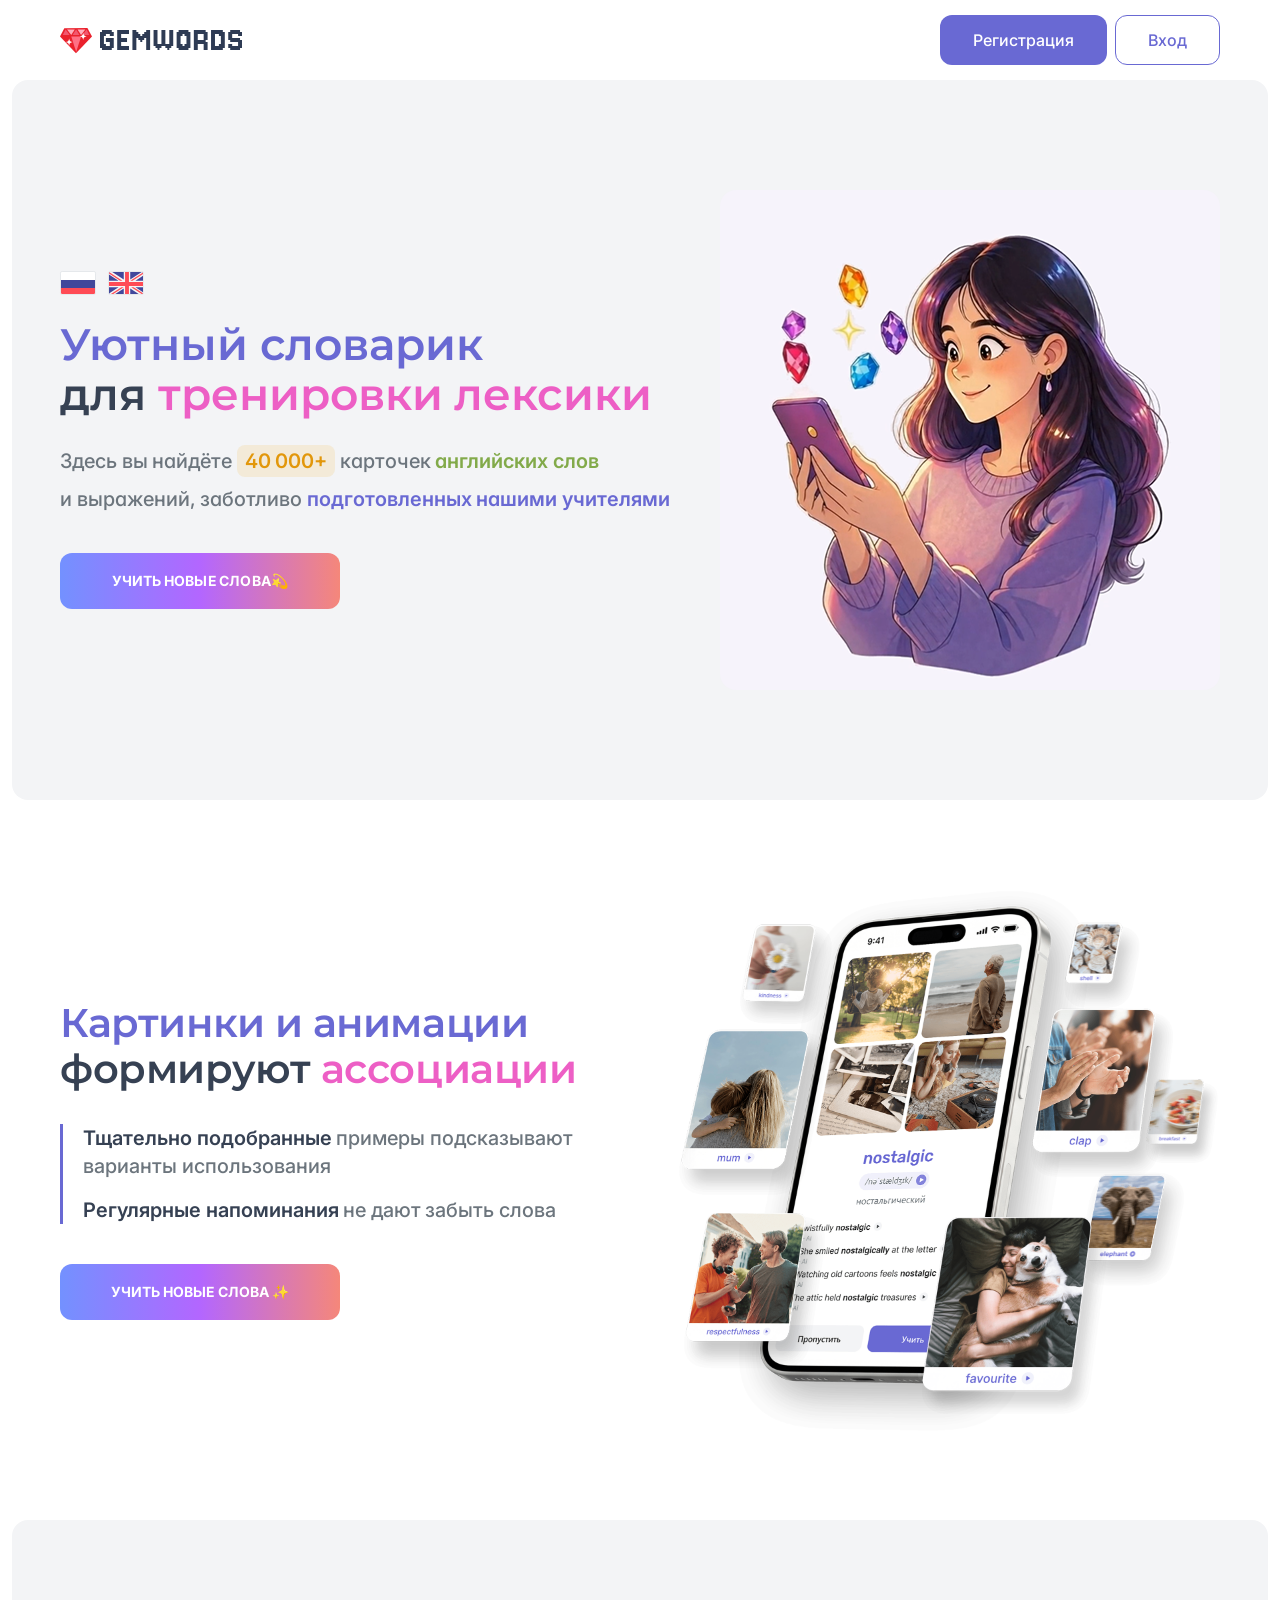
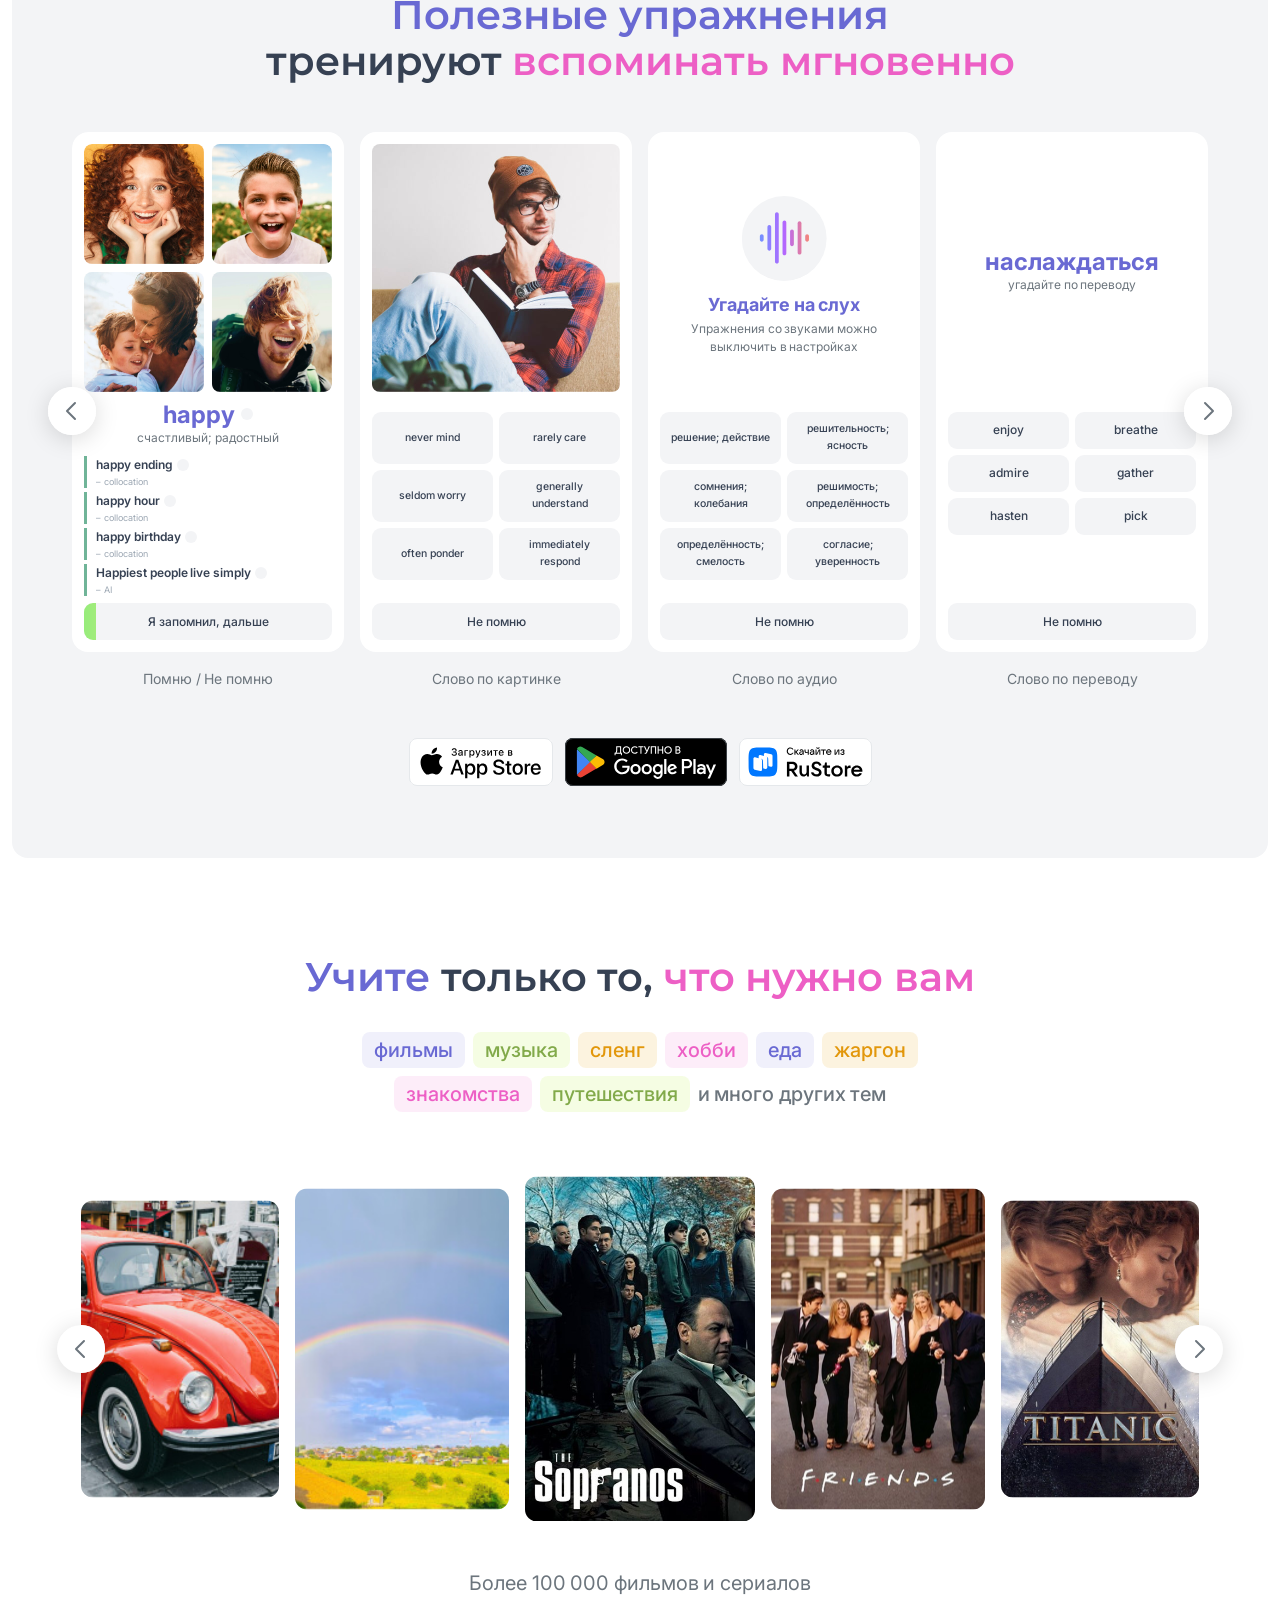
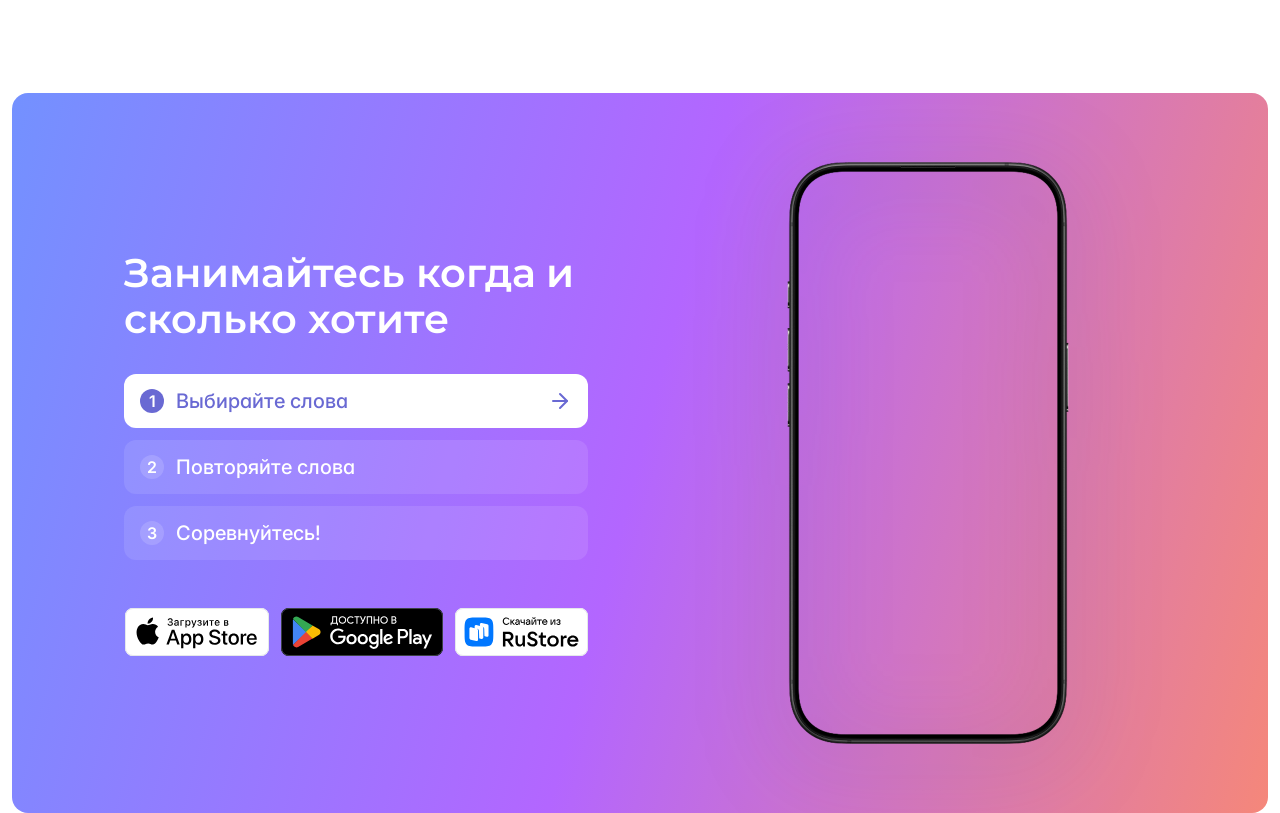
==== index.html @ fc613798 "push_2" ====
<!DOCTYPE html>
<html lang="ru">

<head>
    <meta charset="UTF-8">
    <meta name="viewport" content="width=device-width, initial-scale=1.0">
    <title>Gem Words – Dictionary with AI for English learners</title>
    <link rel="stylesheet" href="style.css">
    <link rel="preconnect" href="https://fonts.googleapis.com">
    <link rel="preconnect" href="https://fonts.gstatic.com" crossorigin>
    <link href="https://fonts.googleapis.com/css2?family=Inter:wght@400;500;600;700;800&display=swap" rel="stylesheet">
    <link href="https://fonts.googleapis.com/css2?family=Montserrat:wght@400;500;600;700;800&display=swap"
        rel="stylesheet">
</head>

<body>

    <header class="header">
        <div class="header__container">
            <a href="#" class="header__logo">
                <img src="/assets/image/header/logo.svg" alt="GEMWORDS">
            </a>

            <div class="header__actions">
                <a href="#" class="header__btn header__btn--primary">
                    Регистрация
                </a>
                <a href="#" class="header__btn header__btn--secondary">
                    Вход
                </a>
            </div>
        </div>
    </header>

    <main class="hero">
        <section class="hero__content">
            <header class="hero__header">
                <div class="hero__flags">
                    <div class="flag">
                        <img src="/assets/image/hero/RU.svg" alt="RU">
                    </div>
                    <div class="flag">
                        <img src="/assets/image/hero/UK.svg" alt="UK">
                    </div>
                </div>
                <h1 class="hero__title">
                    <span class="text-violet">Уютный словарик</span><br>
                    для <span class="text-pink">тренировки лексики</span>
                </h1>
            </header>

            <div class="hero__desc">
                <p class="hero__line">
                    Здесь вы найдёте
                    <mark class="hero__highlight">40 000+</mark>
                    карточек <span class="text-green">английских слов</span>
                </p>
                <p class="hero__line">
                    и выражений, заботливо <span class="text-violet">подготовленных нашими учителями</span>
                </p>
            </div>

            <a href="#" class="hero__btn">
                Учить новые слова💫
            </a>
        </section>

        <div class="hero__image">
            <img src="/assets/image/hero/hero_image1.png" alt="Vocabulary learning">
        </div>
    </main>

    <section class="benefits">
        <div class="benefits__inner">
            <div class="benefits__content">
                <h2 class="benefits__title">
                    <span class="text-violet">Картинки и анимации</span> формируют
                    <span class="text-pink">ассоциации</span>
                </h2>
                <ul class="benefits__list">
                    <li class="benefits__item">
                        <span>Тщательно подобранные</span> примеры подсказывают варианты использования
                    </li>
                    <li class="benefits__item">
                        <span>Регулярные напоминания</span> не дают забыть слова
                    </li>
                </ul>
                <a href="#" class="benefits__btn">
                    Учить новые слова ✨
                </a>
            </div>

            <div class="benefits__visual">
                <div class="benefits__phone">
                    <img src="/assets/image/benefits/iPhone.png" alt="iPhone">
                </div>
                <div class="benefits__card benefits__card--kindness">
                    <img src="/assets/image/benefits/kindnesss.png" alt="kindness">
                </div>
                <div class="benefits__card benefits__card--mum">
                    <img src="/assets/image/benefits/mum.png" alt="mum">
                </div>
                <div class="benefits__card benefits__card--respectfulness">
                    <img src="/assets/image/benefits/respectfulness.png" alt="respectfulness">
                </div>
                <div class="benefits__card benefits__card--shell">
                    <img src="/assets/image/benefits/shell.png" alt="shell">
                </div>
                <div class="benefits__card benefits__card--breakfast">
                    <img src="/assets/image/benefits/breakfast.png" alt="breakfast">
                </div>
                <div class="benefits__card benefits__card--elephant">
                    <img src="/assets/image/benefits/elephant.png" alt="elephant">
                </div>
                <div class="benefits__card benefits__card--clap">
                    <img src="/assets/image/benefits/clap.png" alt="clap">
                </div>
                <div class="benefits__card benefits__card--favourite">
                    <img src="/assets/image/benefits/favorite.png" alt="favourite">
                </div>
            </div>
        </div>
    </section>

    <section class="exercises">
        <div class="exercises__container">
            <h2 class="exercises__title">
                <span class="text-violet">Полезные упражнения</span><br />
                тренируют <span class="text-pink">вспоминать мгновенно</span>
            </h2>

            <div class="exercises__slider-wrap">

                <div class="exercises__slider">
                    <div class="exercises__track" id="exercisesTrack">

                        <!-- Card 1 -->
                        <div class="exercises__slide">
                            <div class="exercises__card">
                                <div class="exercises__card-img exercises__card-img--grid">
                                    <div class="exercises__card-img__item">
                                        <img src="/assets/image/exercises/women.jpg" alt="Women">
                                    </div>
                                    <div class="exercises__card-img__item">
                                        <img src="/assets/image/exercises/boy.jpg" alt="Boy">
                                    </div>
                                    <div class="exercises__card-img__item">
                                        <img src="/assets/image/exercises/womenAndKids.jpg" alt="Womwn and kids">
                                    </div>
                                    <div class="exercises__card-img__item">
                                        <img src="/assets/image/exercises/men.jpg" alt="Men">
                                    </div>
                                </div>

                                <div class="exercises__card-body">
                                    <div class="exercises__card-word">
                                        <span class="exercises__card-word__text">happy</span>
                                        <span class="exercises__card-word__dot"></span>
                                    </div>
                                    <p class="exercises__card-word__translate">счастливый; радостный</p>

                                    <ul class="exercises__card-list">
                                        <li class="exercises__card-list__item">
                                            <div class="exercises__card-list__row">
                                                <span class="exercises__card-list__phrase">happy ending</span>
                                                <span class="exercises__card-list__dot"></span>
                                            </div>
                                            <span class="exercises__card-list__tag">– collocation</span>
                                        </li>
                                        <li class="exercises__card-list__item">
                                            <div class="exercises__card-list__row">
                                                <span class="exercises__card-list__phrase">happy hour</span>
                                                <span class="exercises__card-list__dot"></span>
                                            </div>
                                            <span class="exercises__card-list__tag">– collocation</span>
                                        </li>
                                        <li class="exercises__card-list__item">
                                            <div class="exercises__card-list__row">
                                                <span class="exercises__card-list__phrase">happy birthday</span>
                                                <span class="exercises__card-list__dot"></span>
                                            </div>
                                            <span class="exercises__card-list__tag">– collocation</span>
                                        </li>
                                        <li class="exercises__card-list__item">
                                            <div class="exercises__card-list__row">
                                                <span class="exercises__card-list__phrase">Happiest people live
                                                    simply</span>
                                                <span class="exercises__card-list__dot"></span>
                                            </div>
                                            <span class="exercises__card-list__tag">– AI</span>
                                        </li>
                                    </ul>
                                </div>
                                <button class="exercises__card-btn exercises__card-btn--gradient">
                                    Я запомнил, дальше
                                </button>
                            </div>
                            <p class="exercises__card-label">Помню / Не помню</p>
                        </div>


                        <!-- Card 2 -->
                        <div class="exercises__slide">
                            <div class="exercises__card">
                                <div class="exercises__card-img exercises__card-img--single">
                                    <img src="/assets/image/exercises/ReadBook.jpg" alt="Reading a book">
                                </div>

                                <div class="exercises__options">
                                    <div class="exercises__options__row">
                                        <div class="exercises__options__btn">never mind</div>
                                        <div class="exercises__options__btn">rarely care</div>
                                    </div>
                                    <div class="exercises__options__row">
                                        <div class="exercises__options__btn">seldom worry</div>
                                        <div class="exercises__options__btn">generally understand</div>
                                    </div>
                                    <div class="exercises__options__row">
                                        <div class="exercises__options__btn">often ponder</div>
                                        <div class="exercises__options__btn">immediately<br>respond</div>
                                    </div>
                                </div>

                                <button class="exercises__card-btn">Не помню</button>
                            </div>
                            <p class="exercises__card-label">Слово по картинке</p>
                        </div>

                        <!-- Card 3 -->
                        <div class="exercises__slide">
                            <div class="exercises__card">
                                <div class="exercises__card-title">
                                    <div class="exercises__card-audio__icon">
                                        <img src="/assets/image/exercises/audio.svg" alt="">
                                    </div>
                                    <h3 class="exercises__card-audio__title">Угадайте на слух</h3>
                                    <p class="exercises__card-audio__desc">Упражнения со звуками можно выключить в
                                        настройках</p>
                                </div>


                                <div class="exercises__options">
                                    <div class="exercises__options__row">
                                        <div class="exercises__options__btn">решение; действие</div>
                                        <div class="exercises__options__btn">решительность; ясность</div>
                                    </div>
                                    <div class="exercises__options__row">
                                        <div class="exercises__options__btn">сомнения; колебания</div>
                                        <div class="exercises__options__btn">решимость; определённость</div>
                                    </div>
                                    <div class="exercises__options__row">
                                        <div class="exercises__options__btn">определённость; смелость</div>
                                        <div class="exercises__options__btn">согласие; уверенность</div>
                                    </div>
                                </div>

                                <button class="exercises__card-btn">Не помню</button>
                            </div>
                            <p class="exercises__card-label">Слово по аудио</p>
                        </div>

                        <!-- Card 4 -->
                        <div class="exercises__slide">
                            <div class="exercises__card">
                                <div class="exercises__card-title exercises__card-title--type1">
                                    <h3 class="exercises__card__word">наслаждаться</h3>
                                    <p class="exercises__card__hint">угадайте по переводу</p>
                                </div>

                                <div class="exercises__options">
                                    <div class="exercises__options__row">
                                        <div class="exercises__options__btn exercises__options__btn--small">
                                            enjoy</div>
                                        <div class="exercises__options__btn exercises__options__btn--small">
                                            breathe</div>
                                    </div>
                                    <div class="exercises__options__row">
                                        <div class="exercises__options__btn exercises__options__btn--small">
                                            admire</div>
                                        <div class="exercises__options__btn exercises__options__btn--small">
                                            gather</div>
                                    </div>
                                    <div class="exercises__options__row">
                                        <div class="exercises__options__btn exercises__options__btn--small">
                                            hasten</div>
                                        <div class="exercises__options__btn exercises__options__btn--small">
                                            pick</div>
                                    </div>
                                </div>

                                <button class="exercises__card-btn">Не помню</button>
                            </div>
                            <p class="exercises__card-label">Слово по переводу</p>
                        </div>

                        <!-- Card 5 -->
                        <div class="exercises__slide">
                            <div class="exercises__card">
                                <div class="exercises__card-title exercises__card-title--type1">
                                    <h3 class="exercises__card__word exercises__card__word--middle">You feel proud
                                        after<br>doing something well</h3>
                                    <p class="exercises__card__hint">какое слово загадано?</p>
                                </div>

                                <div class="exercises__options">
                                    <div class="exercises__options__row">
                                        <div class="exercises__options__btn exercises__options__btn--small">
                                            sorrow</div>
                                        <div class="exercises__options__btn exercises__options__btn--small">
                                            anxious</div>
                                    </div>
                                    <div class="exercises__options__row">
                                        <div class="exercises__options__btn exercises__options__btn--small">
                                            gloomy</div>
                                        <div class="exercises__options__btn exercises__options__btn--small">
                                            happy</div>
                                    </div>
                                    <div class="exercises__options__row">
                                        <div class="exercises__options__btn exercises__options__btn--small">
                                            pick</div>
                                        <div class="exercises__options__btn exercises__options__btn--small">
                                            dismal</div>
                                    </div>
                                </div>

                                <button class="exercises__card-btn">Подсказка</button>
                            </div>
                            <p class="exercises__card-label">Слово по переводу</p>
                        </div>

                        <!-- Card 6 -->
                        <div class="exercises__slide">
                            <div class="exercises__card">
                                <div class="exercises__card-title exercises__card-title--type2">
                                    <h3 class="exercises__card__word exercises__card__word--small">Выберите предложение
                                        <br> где <span>неверно</span> используется слово
                                    </h3>
                                </div>

                                <div class="exercises__options">
                                    <div class="exercises__options__row">
                                        <div class="exercises__options__btn exercises__options__btn--long">
                                            They cooked the soup until it reached <span> felicity</span></div>
                                    </div>
                                    <div class="exercises__options__row">
                                        <div class="exercises__options__btn exercises__options__btn--long">The
                                            speech ended with unexpected <span>felicity</span></div>
                                    </div>
                                    <div class="exercises__options__row">
                                        <div class="exercises__options__btn exercises__options__btn--long">
                                            Their weekend felt full of simple <span>felicity</span></div>
                                    </div>
                                    <div class="exercises__options__row">
                                        <div class="exercises__options__btn exercises__options__btn--long">The
                                            writer's phrasing showed great <span>felicity</span></div>
                                    </div>
                                </div>

                                <button class="exercises__card-btn">Подсказка</button>
                            </div>
                            <p class="exercises__card-label">Слово по переводу</p>
                        </div>

                        <!-- Card 7 -->
                        <div class="exercises__slide">
                            <div class="exercises__card">
                                <div class="exercises__card-title exercises__card-title--type2">
                                    <h3 class="exercises__card__word exercises__card__word--small">Выберите
                                        <span>неверное</span><br> словосочетание
                                    </h3>
                                </div>

                                <div class="exercises__options">
                                    <div class="exercises__options__row">
                                        <div class="exercises__options__btn exercises__options__btn--small">
                                            sharp prick</div>
                                        <div class="exercises__options__btn exercises__options__btn--small">
                                            what a prick</div>
                                    </div>
                                    <div class="exercises__options__row">
                                        <div class="exercises__options__btn exercises__options__btn--small">
                                            dance prick</div>
                                        <div class="exercises__options__btn exercises__options__btn--small">
                                            prick your finger</div>
                                    </div>
                                </div>

                                <button class="exercises__card-btn">Подсказка</button>
                            </div>
                            <p class="exercises__card-label">Слово по переводу</p>
                        </div>

                        <!-- Card 8 -->
                        <div class="exercises__slide">
                            <div class="exercises__card">
                                <div class="exercises__card-title exercises__card-title--type3">
                                    <h3 class="exercises__card__word exercises__card__word--desc">
                                        When the detective <span>dropped by</span>, he<br>
                                        immediately noticed that something was<br>
                                        wrong. The suspect claimed he had just<br>
                                        been <span>chilling out</span> and reading a book all<br>
                                        evening. However, the reading lamp was<br>
                                        completely cold, and the book was<br>
                                        covered in a thick layer of dust. The man's<br>
                                        story simply didn't <span>add up</span>. It was obvious<br>
                                        that he was trying to __________ the<br>
                                        investigators
                                    </h3>
                                    <p class="exercises__card__hint">Какое словосочетание пропущено?</p>
                                </div>

                                <div class="exercises__options">
                                    <div class="exercises__options__row">
                                        <div class="exercises__options__btn exercises__options__btn--small">
                                            take in</div>
                                        <div class="exercises__options__btn exercises__options__btn--small">
                                            cover up for</div>
                                    </div>
                                    <div class="exercises__options__row">
                                        <div class="exercises__options__btn exercises__options__btn--small">
                                            suck up to</div>
                                        <div class="exercises__options__btn exercises__options__btn--small">
                                            crack up</div>
                                    </div>
                                    <div class="exercises__options__row exercises__options__row--1element">
                                        <div class="exercises__options__btn exercises__options__btn--small">
                                            look for</div>
                                    </div>
                                </div>

                                <button class="exercises__card-btn">Подсказка</button>
                            </div>
                            <p class="exercises__card-label">Слово по переводу</p>
                        </div>

                        <!-- Card 9 -->
                        <div class="exercises__slide">
                            <div class="exercises__card">
                                <div class="exercises__card-title exercises__card-title--type4">
                                    <h3 class="exercises__card__word exercises__card__word--middle">Сопоставьте слова
                                        <br> переводу
                                    </h3>
                                </div>

                                <div class="exercises__options exercises__options--type1">
                                    <div class="exercises__options__row">
                                        <div class="exercises__options__btn exercises__options__btn--small">
                                            glow up</div>
                                        <div class="exercises__options__btn exercises__options__btn--small">
                                            сделать перерыв</div>
                                    </div>
                                    <div class="exercises__options__row">
                                        <div class="exercises__options__btn exercises__options__btn--small">
                                            take a break</div>
                                        <div class="exercises__options__btn exercises__options__btn--small">
                                            освежать</div>
                                    </div>
                                    <div class="exercises__options__row">
                                        <div class="exercises__options__btn exercises__options__btn--small">
                                            never mind</div>
                                        <div class="exercises__options__btn exercises__options__btn--small">
                                            веселый</div>
                                    </div>
                                    <div class="exercises__options__row">
                                        <div class="exercises__options__btn exercises__options__btn--small">
                                            refresh</div>
                                        <div class="exercises__options__btn exercises__options__btn--small">
                                            неважно</div>
                                    </div>
                                    <div class="exercises__options__row">
                                        <div class="exercises__options__btn exercises__options__btn--small">
                                            take it easy</div>
                                        <div class="exercises__options__btn exercises__options__btn--small">
                                            преображение</div>
                                    </div>
                                    <div class="exercises__options__row">
                                        <div class="exercises__options__btn exercises__options__btn--small">
                                            cheerful</div>
                                        <div class="exercises__options__btn exercises__options__btn--small">
                                            расслабься</div>
                                    </div>
                                </div>

                                <button class="exercises__card-btn">Подсказка</button>
                            </div>
                            <p class="exercises__card-label">Слово по переводу</p>
                        </div>

                        <!-- Card 10 -->
                        <div class="exercises__slide">
                            <div class="exercises__card">
                                <div class="exercises__card-title exercises__card-title--type5">
                                    <h3 class="exercises__card__word exercises__card__word--mini">Сопоставьте слова
                                        картинкам</h3>
                                </div>

                                <div
                                    class="exercises__card-img exercises__card-img--grid exercises__card-img--grid--moreImg">
                                    <div class="exercises__card-img__item exercises__card-img__item--small">
                                        <img src="/assets/image/exercises/cloud.jpg" alt="On cloud nine">
                                    </div>
                                    <div class="exercises__card-img__item exercises__card-img__item--small">
                                        <img src="/assets/image/exercises/rainbow.jpg" alt="Rainbow">
                                    </div>
                                    <div class="exercises__card-img__item exercises__card-img__item--small">
                                        <img src="/assets/image/exercises/refresh.jpg" alt="Refresh">
                                    </div>
                                    <div class="exercises__card-img__item exercises__card-img__item--small">
                                        <img src="/assets/image/exercises/star.jpg" alt="Star">
                                    </div>
                                    <div class="exercises__card-img__item exercises__card-img__item--small">
                                        <img src="/assets/image/exercises/car.jpg" alt="Car">
                                    </div>
                                    <div class="exercises__card-img__item exercises__card-img__item--small">
                                        <img src="/assets/image/exercises/thrilling.jpg" alt="Thrilling">
                                    </div>
                                </div>

                                <div class="exercises__options exercises__options--type2">
                                    <div class="exercises__options__row">
                                        <div class="exercises__options__btn exercises__options__btn--small">rainbow
                                        </div>
                                        <div class="exercises__options__btn exercises__options__btn--small">star</div>
                                    </div>
                                    <div class="exercises__options__row">
                                        <div class="exercises__options__btn exercises__options__btn--small">car</div>
                                        <div class="exercises__options__btn exercises__options__btn--small">on cloud
                                            nine</div>
                                    </div>
                                    <div class="exercises__options__row">
                                        <div class="exercises__options__btn exercises__options__btn--small">thrilling
                                        </div>
                                        <div class="exercises__options__btn exercises__options__btn--small">refresh
                                        </div>
                                    </div>
                                </div>

                                <button class="exercises__card-btn">Подсказка</button>
                            </div>
                            <p class="exercises__card-label">Слово по переводу</p>
                        </div>

                    </div>
                </div>
                <button class="exercises__nav exercises__nav--prev" aria-label="Назад">
                    <img src="/assets/image/slider/btn.svg" alt="Предыдущий">
                </button>
                <button class="exercises__nav exercises__nav--next" aria-label="Вперёд">
                    <img src="/assets/image/slider/btn.svg" alt="Следующий">
                </button>

            </div>

            <div class="exercises__badges">
                <a href="#">
                    <img class="border-white" src="/assets/image/apps/App_Store_Badge.svg" alt="AppStore">
                </a>
                <a href="#">
                    <img class="border-gray" src="/assets/image/apps/GooglePlay_Badge.svg" alt="GooglePlay">
                </a>
                <a href="#">
                    <img class="border-white" src="/assets/image/apps/RuStore_Badge.svg" alt="RuStore">
                </a>
            </div>
        </div>
    </section>

    <section class="interests">
        <div class="interests__container">
            <h2 class="interests__title"><span class="text-violet">Учите</span> только то, <span class="text-pink">что
                    нужно вам</span></h2>

            <div class="interests__tags">
                <span class="interests__tag interests__tag--purple">фильмы</span>
                <span class="interests__tag interests__tag--green">музыка</span>
                <span class="interests__tag interests__tag--orange">сленг</span>
                <span class="interests__tag interests__tag--pink">хобби</span>
                <span class="interests__tag interests__tag--purple">еда</span>
                <span class="interests__tag interests__tag--orange">жаргон</span>
                <span class="interests__tag interests__tag--pink">знакомства</span>
                <span class="interests__tag interests__tag--green">путешествия</span>
                <span class="interests__tag interests__tag--gray">и много других тем</span>
            </div>

            <div class="interests__slider">
                <div class="interests__slides">
                    <div class="interests__slide">
                        <img src="/assets/image/interests/sopranos.jpg" alt="Сопрано">
                    </div>
                    <div class="interests__slide">
                        <img src="/assets/image/interests/friends.jpg" alt="Друзья">
                    </div>
                    <div class="interests__slide">
                        <img src="/assets/image/interests/titanic.jpg" alt="Титаник">
                    </div>
                    <div class="interests__slide">
                        <img src="/assets/image/interests/harryPotter.jpg" alt="Гарри Поттер">
                    </div>
                    <div class="interests__slide">
                        <img src="/assets/image/interests/mickey17.jpg" alt="Микки17">
                    </div>
                    <div class="interests__slide">
                        <img src="/assets/image/exercises/cloud.jpg" alt="Сопрано">
                    </div>
                    <div class="interests__slide">
                        <img src="/assets/image/exercises/star.jpg" alt="Друзья">
                    </div>
                    <div class="interests__slide">
                        <img src="/assets/image/exercises/thrilling.jpg" alt="Титаник">
                    </div>
                    <div class="interests__slide">
                        <img src="/assets/image/exercises/car.jpg" alt="Гарри Поттер">
                    </div>
                    <div class="interests__slide">
                        <img src="/assets/image/exercises/rainbow.jpg" alt="Микки17">
                    </div>
                </div>
                <button class="interests__nav-btn interests__nav-btn--prev" aria-label="Предыдущий">
                    <img src="/assets/image/slider/btn.svg" alt="предыдущий">
                </button>
                <button class="interests__nav-btn interests__nav-btn--next" aria-label="Следующий">
                    <img src="/assets/image/slider/btn.svg" alt="Следующий">
                </button>
            </div>

            <div class="interests__caption">
                <p>Более 100 000 фильмов и сериалов</p>
            </div>
        </div>
    </section>

    <section class="promo">
        <div class="promo__container">

            <div class="promo__content">
                <div class="promo__info">
                    <h2 class="promo__title">Занимайтесь когда и сколько хотите</h2>

                    <div class="promo__steps">
                        <div class="promo__step promo__step--active">
                            <span class="promo__step-num">1</span>
                            <span class="promo__step-text">Выбирайте слова</span>
                            <div class="promo__step-icon"><img src="/assets/image/promo/arrow.svg" alt="arrow"></div>
                        </div>

                        <div class="promo__step">
                            <span class="promo__step-num">2</span>
                            <span class="promo__step-text">Повторяйте слова</span>
                            <div class="promo__step-icon"><img src="/assets/image/promo/arrow.svg" alt="arrow"></div>
                        </div>

                        <div class="promo__step">
                            <span class="promo__step-num">3</span>
                            <span class="promo__step-text">Соревнуйтесь!</span>
                            <div class="promo__step-icon"><img src="/assets/image/promo/arrow.svg" alt="arrow"></div>
                        </div>
                    </div>
                </div>

                <div class="promo__badges">
                    <a href="#">
                        <img class="border-white" src="/assets/image/apps/App_Store_Badge.svg" alt="AppStore">
                    </a>
                    <a href="#">
                        <img class="border-gray" src="/assets/image/apps/GooglePlay_Badge.svg" alt="GooglePlay">
                    </a>
                    <a href="#">
                        <img class="border-white" src="/assets/image/apps/RuStore_Badge.svg" alt="RuStore">
                    </a>
                </div>
            </div>

            <div class="promo__mockup">
                <div class="promo__phone">
                    <img src="/assets/image/promo/phoneBorder.png" alt="phone">
                    <div class="promo__screens">
                        <div class="promo__screen promo__screen--active">
                            <video autoplay loop muted playsinline>
                                <source src="/assets/video/promo/how-to-work-1.mp4" type="video/mp4">
                            </video>
                        </div>
                        <div class="promo__screen">
                            <video autoplay loop muted playsinline>
                                <source src="/assets/video/promo/how-to-work-2.mp4" type="video/mp4">
                            </video>
                        </div>
                        <div class="promo__screen">
                            <img src="/assets/image/promo/how-to-work-1.webp" alt="аа">
                        </div>
                    </div>
                </div>
            </div>

        </div>
    </section>







    <script src="script.js"></script>







</body>

</html>
---- style.css ----
* {
    margin: 0;
    padding: 0;
    box-sizing: border-box;
}

body {
    font-family: 'Inter', -apple-system, BlinkMacSystemFont, 'Segoe UI', Roboto, sans-serif;
    word-spacing: -0.5px;
}

input,
button,
textarea,
select {
    font-family: inherit;
}

.header {
    position: relative;
    width: 100%;
    height: 80px;
    background: #FFFFFF;
}

.header__container {
    max-width: 1280px;
    margin: 0 auto;
    padding: 0 60px;
    height: 100%;
    display: flex;
    align-items: center;
    justify-content: space-between;
}

.header__logo {
    display: flex;
    align-items: center;
    height: 32px;
    text-decoration: none;
}

.header__logo img {
    height: 100%;
    width: auto;
}

.header__actions {
    display: flex;
    align-items: center;
    gap: 8px;
}

.header__btn {
    display: inline-flex;
    justify-content: center;
    align-items: center;
    padding: 12px 32px;
    border-radius: 12px;
    font-family: 'Inter', sans-serif;
    font-weight: 500;
    font-size: 16px;
    line-height: 24px;
    cursor: pointer;
    transition: all 0.2s ease;
    white-space: nowrap;
    text-decoration: none;
}

.header__btn--primary {
    background: #6969D3;
    color: #FFFFFF;
    border: 1px solid transparent;
}

.header__btn--primary:hover {
    background: #6d6df2;
}

.header__btn--secondary {
    background: transparent;
    border: 1px solid #6969D3;
    color: #6969D3;
}

.header__btn--secondary:hover {
    background: #f0f0fe;
    color: #6d6df2;
    border-color: #6d6df2;
}

@media (max-width: 768px) {
    .header__container {
        padding: 0 20px;
    }

    .header__logo {
        width: auto;
    }

    .header__logo-text {
        width: auto;
        font-size: 18px;
    }

    .header__actions {
        gap: 6px;
    }

    .header__btn--primary {
        width: auto;
        padding: 12px 24px;
        font-size: 14px;
    }

    .header__btn--secondary {
        width: auto;
        padding: 12px 20px;
        font-size: 14px;
    }
}

@media (max-width: 480px) {
    .header {
        height: 70px;
    }

    .header__actions {
        gap: 4px;
    }

    .header__btn--primary,
    .header__btn--secondary {
        padding: 10px 16px;
        height: 40px;
        font-size: 14px;
    }
}





/* ======================= HERO ======================= */





.text-violet {
    color: #6969D3;
    font-weight: 600;
}

.text-pink {
    color: #ED5FC5;
    font-weight: 600;
}

.text-green {
    color: #82AA4A;
    font-weight: 600;
}


.hero {
    max-width: 1256px;
    width: 100%;
    min-height: 720px;
    margin: 0 auto;
    padding: 40px 48px;
    background: #F3F4F6;
    border-radius: 16px;
    display: flex;
    align-items: center;
    justify-content: space-between;
    gap: 32px;
    position: relative;
    overflow: hidden;
    box-sizing: border-box;
}

.hero__content {
    display: flex;
    flex-direction: column;
    align-items: flex-start;
    max-width: 614px;
    z-index: 1;
}

.hero__header {
    display: flex;
    flex-direction: column;
    align-items: flex-start;
    gap: 24px;
}

.hero__flags {
    display: flex;
    align-items: center;
    gap: 12px;
}

.hero__flags img {
    display: block;
    width: 36px;
    height: auto;
}

.hero__title {
    font-family: 'Montserrat', sans-serif;
    font-weight: 600;
    font-size: 44px;
    line-height: 50px;
    color: #364153;
    margin: 0;
    font-feature-settings: 'salt' on, 'liga' off;
}

.hero__desc {
    margin-top: 26px;
    display: flex;
    flex-direction: column;
    gap: 8px;
}

.hero__line {
    font-weight: 500;
    font-size: 20px;
    line-height: 28px;
    color: #6C757D;
    margin: 0;
    font-feature-settings: 'salt' on, 'liga' off;
}

.hero__highlight {
    display: inline-flex;
    align-items: center;
    padding: 2px 8px;
    background: rgba(237, 194, 95, 0.2);
    border-radius: 8px;
    color: #E2970B;
    font-weight: 600;
}

.hero__btn {
    display: inline-flex;
    justify-content: center;
    align-items: center;
    margin-top: 40px;
    padding: 17px 32px;
    min-width: 280px;
    background: linear-gradient(270deg, #F5877A 0%, #B366FF 50%, #7391FF 100%);
    border-radius: 12px;
    border: none;
    cursor: pointer;
    text-decoration: none;
    font-weight: 700;
    font-size: 14px;
    line-height: 22px;
    text-align: center;
    letter-spacing: 0.1px;
    text-transform: uppercase;
    color: #FFFFFF;
    font-feature-settings: 'salt' on, 'liga' off;
    transition: transform 0.2s ease, box-shadow 0.2s ease;
}

.hero__btn:hover {
    transform: translateY(-2px);
    box-shadow: 0 4px 12px rgba(179, 102, 255, 0.3);
}

.hero__btn:active {
    transform: translateY(0);
}

.hero__image {
    width: 500px;
    height: 500px;
    flex-shrink: 0;/
}

.hero__image img {
    width: 100%;
    height: 100%;
    object-fit: cover;
    border-radius: 16px;
}

.flag {
    box-sizing: border-box;
    width: 36px;
    height: 24px;
    border: 1px solid #E5E8EB;
    border-radius: 2.25px;
    position: relative;
    overflow: hidden;
    flex: none;
}


@media (max-width: 1200px) {
    .hero {
        padding: 40px 32px;
        min-height: auto;
        flex-direction: column;
        gap: 40px;
    }

    .hero__content {
        width: 100%;
    }

    .hero__image {
        position: relative;
        right: auto;
        top: auto;
        transform: none;
        width: 100%;
        max-width: 500px;
        height: auto;
        aspect-ratio: 1;
    }

    .hero__line,
    .hero__line-full,
    .hero__title {
        width: 100%;
    }

    .hero__line {
        flex-wrap: wrap;
        height: auto;
        gap: 8px;
    }

    .hero__text {
        white-space: normal;
    }
}

@media (max-width: 768px) {
    .hero__title {
        font-size: 32px;
        line-height: 40px;
    }

    .hero__text,
    .hero__highlight-text,
    .hero__line-full {
        font-size: 18px;
        line-height: 24px;
    }

    .hero__btn {
        width: 100%;
        max-width: 280px;
    }
}




/* ======================= BENEFIST ======================= */





.benefits {
    padding: 80px 0;
    overflow: hidden;
}

.benefits__inner {
    max-width: 1280px;
    margin: 0 auto;
    padding: 0 60px;
    display: flex;
    align-items: center;
    justify-content: space-between;
    gap: 60px;
    min-height: 560px;
    position: relative;
    box-sizing: border-box;
}

.benefits__content {
    display: flex;
    flex-direction: column;
    align-items: flex-start;
    flex: 0 1 540px;
    max-width: 540px;
    z-index: 2;
}

.benefits__title {
    font-family: 'Montserrat', sans-serif;
    font-weight: 600;
    font-size: 40px;
    line-height: 1.15;
    color: #364153;
    letter-spacing: -0.01em;
}

.benefits__list {
    margin-top: 32px;
    display: flex;
    flex-direction: column;
    gap: 16px;
    list-style: none;
    padding-left: 20px;
    border-left: 3px solid #6969D3;
    width: 100%;
    box-sizing: border-box;
}

.benefits__item {
    font-family: 'Inter', sans-serif;
    font-weight: 500;
    font-size: 20px;
    line-height: 1.4;
    color: #6C757D;
}

.benefits__item span {
    color: #364153;
    font-weight: 600;
}

.benefits__btn {
    margin-top: 40px;
    display: inline-flex;
    align-items: center;
    justify-content: center;
    gap: 10px;
    padding: 17px 32px;
    min-width: 280px;

    font-family: 'Inter', sans-serif;
    font-weight: 700;
    font-size: 14px;
    line-height: 22px;
    letter-spacing: 0.1px;
    text-transform: uppercase;
    color: #ffffff;
    background: linear-gradient(270deg, #F5877A 0%, #B366FF 50%, #7391FF 100%);
    border: none;
    border-radius: 12px;
    cursor: pointer;
    text-decoration: none;
    transition: transform 0.2s ease, box-shadow 0.2s ease;
}

.benefits__btn:hover {}

.benefits__btn:active {
    transform: translateY(0);
}

.benefits__visual {
    padding-top: 8px;
    position: relative;
    flex: 0 0 544px;
    height: 553px;
}

.benefits__phone {
    position: absolute;
    left: 56px;
    top: 0;
    width: 364px;
    height: 553px;
    z-index: 1;
}

.benefits__phone img {
    width: 100%;
    height: 100%;
    object-fit: contain;
}

.benefits__card {
    position: absolute;
    overflow: hidden;
    z-index: 3;
    transition: transform 0.35s ease, box-shadow 0.35s ease;
}

.benefits__card img {
    width: 100%;
    height: 100%;
    object-fit: cover;
    display: block;
}

.benefits__card--kindness {
    width: 100px;
    height: 107px;
    left: 60px;
    top: 37px;
}

.benefits__card--mum {
    width: 155px;
    height: 169px;
    left: 0;
    top: 145px;
}

.benefits__card--respectfulness {
    width: 147px;
    height: 158px;
    left: 5px;
    top: 329px;
}

.benefits__card--shell {
    width: 84px;
    height: 90px;
    left: 384px;
    top: 38px;
}

.benefits__card--clap {
    width: 150px;
    height: 173px;
    left: 351px;
    top: 124px;
}

.benefits__card--breakfast {
    width: 76px;
    height: 86px;
    left: 468px;
    top: 195px;
}

.benefits__card--elephant {
    width: 115px;
    height: 122px;
    left: 398px;
    top: 284px;
}

.benefits__card--favourite {
    width: 192px;
    height: 200px;
    left: 243px;
    top: 333px;
}






/* Tablet */
@media (max-width: 1200px) {
    .benefits__inner {
        padding: 0 40px;
        gap: 40px;
    }

    .benefits__content {
        flex: 0 0 480px;
        max-width: 480px;
    }

    .benefits__title {
        font-size: 36px;
    }

    .benefits__visual {
        flex: 0 0 480px;
        height: 490px;
        transform: scale(0.9);
        transform-origin: left center;
    }
}

/* Mobile landscape */
@media (max-width: 960px) {
    .benefits {
        padding: 60px 0;
    }

    .benefits__inner {
        flex-direction: column;
        padding: 0 24px;
        gap: 40px;
        min-height: auto;
    }

    .benefits__content {
        flex: 1 1 auto;
        max-width: 100%;
        width: 100%;
    }

    .benefits__visual {
        flex: 1 1 auto;
        width: 100%;
        max-width: 544px;
        height: 500px;
        margin: 0 auto;
    }
}

/* Mobile portrait */
@media (max-width: 600px) {
    .benefits {
        padding: 40px 0;
    }

    .benefits__inner {
        padding: 0 20px;
    }

    .benefits__content {
        gap: 24px;
    }

    .benefits__title {
        font-size: 28px;
        line-height: 1.2;
    }

    .benefits__list {
        padding-left: 16px;
        gap: 12px;
    }

    .benefits__item {
        font-size: 16px;
    }

    .benefits__btn {
        min-width: 100%;
        width: 100%;
    }

    .benefits__visual {
        height: 420px;
        transform: scale(0.75);
        transform-origin: center top;
    }
}

@media (max-width: 420px) {
    .benefits__title {
        font-size: 24px;
    }

    .benefits__item {
        font-size: 14px;
    }

    .benefits__visual {
        height: 380px;
        transform: scale(0.65);
    }
}




/* ======================= EXERCISES ======================= */




.exercises {
    max-width: 1256px;
    margin: 0 auto;
    padding: 72px 60px;
    background: #F3F4F6;
    border-radius: 16px;
}

.exercises__container {
    max-width: 1136px;
    margin: 0 auto;
    display: flex;
    flex-direction: column;
    align-items: center;
    gap: 48px;
}

.exercises__title {
    max-width: 760px;
    font-family: 'Montserrat', sans-serif;
    font-weight: 600;
    font-size: 40px;
    line-height: 46px;
    text-align: center;
    color: #364153;
}

.exercises__slider-wrap {
    position: relative;
    width: 100%;
}

.exercises__slider {
    overflow: hidden;
    border-radius: 16px;
}

.exercises__track {
    display: flex;
    gap: 16px;
    transition: transform 0.5s cubic-bezier(0.25, 0.46, 0.45, 0.94);
    will-change: transform;
}

.exercises__nav {
    position: absolute;
    top: 50%;
    z-index: 2;
    display: flex;
    align-items: center;
    justify-content: center;
    width: 48px;
    height: 48px;
    border: none;
    border-radius: 50%;
    background: #fff;
    box-shadow: 0 4px 24px rgba(0, 0, 0, 0.15);
    cursor: pointer;
    transform: translateY(-50%);
    transition: transform 0.2s ease;
}

.exercises__nav--prev {
    left: -24px;
}

.exercises__nav--prev img {
    transform: rotate(180deg);
}

.exercises__nav--next {
    right: -24px;
}

.exercises__slide {
    max-width: 272px;
    height: 558px;
}

.exercises__card {
    flex: 0 0 calc((100% - 48px) / 4);
    min-width: 272px;
    height: 520px;
    padding: 12px;
    display: flex;
    flex-direction: column;
    justify-content: space-between;
    background: #fff;
    border-radius: 16px;
}

.exercises__card-img--grid {
    display: grid;
    grid-template-columns: repeat(2, 1fr);
    gap: 8px;
    width: 100%;
    aspect-ratio: 1 / 1;
    border-radius: 8px;
    overflow: hidden;
}

.exercises__card-img--grid--moreImg {
    margin-top: 13px;
    gap: 6px;
    aspect-ratio: auto;
}

.exercises__card-img__item {
    width: 100%;
    border-radius: 8px;
    overflow: hidden;
}

.exercises__card-img__item img {
    display: block;
    width: 100%;
    height: 120px;
    object-fit: cover;
}

.exercises__card-img__item--small img {
    height: 81px;
}

.exercises__card-img__item--gray {
    background: #F7F7F7;
}

.exercises__card-img--single {
    width: 100%;
    border-radius: 8px;
    overflow: hidden;
}

.exercises__card-img--single img {
    display: block;
    width: 100%;
    height: 100%;
    object-fit: cover;
}

.exercises__card-body {
    display: flex;
    flex-direction: column;
}

.exercises__card-word {
    display: flex;
    align-items: center;
    justify-content: center;
    gap: 6px;
}

.exercises__card-word__text {
    font-weight: 700;
    font-size: 24px;
    line-height: 29px;
    color: #6969D3;
}

.exercises__card-word__dot,
.exercises__card-list__dot {
    width: 12px;
    height: 12px;
    border-radius: 50%;
    background: #F3F4F6;
}

.exercises__card-list__dot {
    flex-shrink: 0;
}

.exercises__card-word__translate,
.exercises__card-list__phrase {
    line-height: 18px;
}

.exercises__card-word__translate {
    font-size: 12px;
    text-align: center;
    color: #6C757D;
}

.exercises__card-list {
    margin-top: 9px;
    list-style: none;
    display: flex;
    flex-direction: column;
    gap: 4px;
}

.exercises__card-list__item {
    padding: 0 0 0 9px;
    border-left: 3px solid #70B498;
    display: flex;
    flex-direction: column;
    gap: 2px;
}

.exercises__card-list__row {
    display: flex;
    align-items: center;
    gap: 4px;
}

.exercises__card-list__phrase {
    font-weight: 600;
    font-size: 12px;
    color: #364153;
}

.exercises__card-list__tag {
    font-size: 9px;
    line-height: 12px;
    color: #9CA7B3;
}

.exercises__card-audio__icon {
    width: 84px;
    height: 84px;
    border-radius: 50%;
    background: #F3F4F6;
    display: flex;
    align-items: center;
    justify-content: center;
}

.exercises__card-audio__title {
    padding-top: 12px;
    font-weight: 700;
    font-size: 18px;
    line-height: 24px;
    text-align: center;
    color: #6969D3;
}

.exercises__card-audio__desc {
    max-width: 220px;
    padding-top: 3px;
    font-size: 12px;
    line-height: 18px;
    text-align: center;
    color: #6C757D;
}

.exercises__card-title {
    height: 248px;
    padding: 16px 0 0 0;
    display: flex;
    flex-direction: column;
    justify-content: center;
    align-items: center;
}

.exercises__card-title--type1 {
    padding: 103px 0 0 0;
    justify-content: flex-start;
}

.exercises__card-title--type2 {
    padding: 94px 0 0 0;
    justify-content: flex-start;
}

.exercises__card-title--type3 {
    padding: 10px 0 0 0;
    justify-content: space-between;
}

.exercises__card-title--type4 {
    padding: 44px 0 0 0;
    justify-content: space-between;
    height: 162px;
}

.exercises__card-title--type5 {
    padding: 6px 0 0 0;
    justify-content: space-between;
    height: auto;
}

.exercises__card__word {
    font-weight: 700;
    font-size: 24px;
    line-height: 29px;
    text-align: center;
    color: #6969D3;
}

.exercises__card__word--middle {
    font-size: 21px;
    line-height: 26px;
}

.exercises__card__word--small {
    font-weight: 600;
    font-size: 18px;
    line-height: 24px;
}

.exercises__card__word--mini {
    font-weight: 600;
    font-size: 15px;
    line-height: 21px;
}

.exercises__card__word--small span,
.exercises__card__word--desc span {
    font-weight: 700;
}

.exercises__card__word--small span {
    font-weight: 800;
}

.exercises__card__word--desc {
    font-size: 12px;
    font-weight: 500;
    line-height: 18px;
    color: #364153;
    text-align: left;
}

.exercises__card__hint,
.exercises__card-label {
    font-size: 12px;
    line-height: 18px;
    text-align: center;
    color: #6C757D;
}

.exercises__card-label {
    margin-top: 16px;
    font-size: 14px;
    line-height: 22px;
}

.exercises__options {
    display: flex;
    flex-direction: column;
    gap: 6px;
    height: 166px;
    margin-top: 20px;
}

.exercises__options--type1 {
    height: 252px;
}

.exercises__options--type2 {
    height: 119px;
    margin-top: 16px;
}

.exercises__options__row {
    display: flex;
    gap: 6px;
}

.exercises__options__row--1element {
    max-width: calc(50% - 3px);
}

.exercises__options__btn,
.exercises__card-btn {
    display: flex;
    align-items: center;
    justify-content: center;
    border: none;
    border-radius: 9px;
    background: #F3F4F6;
    color: #364153;
    cursor: pointer;
    transition: background 0.2s ease;
}

.exercises__options__btn:hover,
.exercises__card-btn:hover {
    background: #E5E7EB;
}

.exercises__options__btn {
    flex: 1;
    height: 52px;
    padding: 12px 8px;
    font-weight: 500;
    font-size: 10.5px;
    line-height: 16.6px;
    text-align: center;
}

.exercises__options__btn--small {
    height: 37px;
    font-size: 12px;
}

.exercises__options__btn--long {
    height: 37px;
    font-weight: 400;
    font-size: 10.5px;
}

.exercises__options__btn--type2 {
    height: 117px;
}

.exercises__options__btn--long span {
    display: contents;
    font-weight: 600;
}

.exercises__card-btn {
    margin-top: auto;
    width: 100%;
    height: 37px;
    padding: 10px 24px;
    font-family: 'Inter', sans-serif;
    font-weight: 500;
    font-size: 12px;
    line-height: 18px;
}

.exercises__card-btn--gradient {
    margin: 0;
    background: linear-gradient(90deg, #97EC7B 0%, #A1EC7B 5%, #F3F4F6 5%);
}

.exercises__badges {
    display: flex;
    align-items: center;
    justify-content: center;
    gap: 12px;
    flex-wrap: wrap;
}

.exercises__badges img {
    display: block;
    border-radius: 8px;
    outline-offset: -1px;
}

.border-white {
    outline: 1px solid #E5E8EB;
}

.border-gray {
    outline: 1px solid #3B4045;
}



@media (max-width: 1024px) {
    .exercises__card {
        flex: 0 0 calc((100% - 32px) / 3);
    }
}

@media (max-width: 768px) {
    .exercises {
        padding: 48px 16px;
    }

    .exercises__title {
        font-size: 28px;
        line-height: 34px;
    }

    .exercises__card {
        flex: 0 0 calc((100% - 16px) / 2);
    }

    .exercises__nav--prev {
        left: -20px;
    }

    .exercises__nav--next {
        right: -20px;
    }

    .exercises__nav {
        width: 40px;
        height: 40px;
    }
}

@media (max-width: 480px) {
    .exercises__card {
        flex: 0 0 100%;
    }

    .exercises__title {
        font-size: 22px;
        line-height: 28px;
    }

    .exercises__nav {
        display: none;
    }
}





/* =========================================== INTERESTS =========================================== */





.interests {
    padding: 96px 0;
    min-height: 835px;
}

.interests__container {
    max-width: 1118px;
    margin: 0 auto;
    display: flex;
    flex-direction: column;
    align-items: center;
}

.interests__title {
    font-family: 'Montserrat', sans-serif;
    font-weight: 600;
    font-size: 40px;
    line-height: 46px;
    text-align: center;
    color: #364153;
    width: 100%;
    max-width: 670px;
}

.interests__tags {
    margin-top: 32px;
    display: flex;
    flex-wrap: wrap;
    justify-content: center;
    align-items: center;
    gap: 8px;
    width: 100%;
    max-width: 670px;
}

.interests__tag {
    display: flex;
    align-items: center;
    justify-content: center;
    padding: 4px 12px;
    border-radius: 8px;
    font-family: 'Inter', sans-serif;
    font-weight: 500;
    font-size: 20px;
    line-height: 28px;
    text-align: center;
    white-space: nowrap;
}

.interests__tag--purple {
    background: rgba(105, 105, 211, 0.1);
    color: #6969D3;
}

.interests__tag--green {
    background: rgba(202, 242, 114, 0.2);
    color: #82AA4A;
}

.interests__tag--orange {
    background: rgba(237, 194, 95, 0.2);
    color: #E2970B;
}

.interests__tag--pink {
    background: rgba(237, 95, 197, 0.11);
    color: #ED5FC5;
}

.interests__tag--gray {
    background: transparent;
    color: #6C757D;
    padding: 4px 0;
}

.interests__slider {
    position: relative;
    width: 100%;
    height: 345px;
    margin-top: 64px;
}

.interests__slides {
    position: relative;
    width: 100%;
    height: 100%;
    overflow: hidden;
}

.interests__slide {
    position: absolute;
    top: 50%;
    left: 50%;
    transform: translate(-50%, -50%);
    border-radius: 12px;
    opacity: 0;
    visibility: hidden;
    transition: all 0.35s ease;
}

.interests__slide img {
    display: block;
    width: 100%;
    height: 100%;
    object-fit: cover;
    border-radius: inherit;
}

.interests__slide--pos0 {
    width: 230px;
    height: 345px;
    transform: translate(-50%, -50%) translateX(0);
    opacity: 1;
    visibility: visible;
    z-index: 10;
}

.interests__slide--pos1,
.interests__slide--pos-1 {
    width: 214px;
    height: 321px;
    opacity: 1;
    visibility: visible;
    z-index: 9;
}

.interests__slide--pos1 {
    transform: translate(-50%, -50%) translateX(238px);
}

.interests__slide--pos-1 {
    transform: translate(-50%, -50%) translateX(-238px);
}

.interests__slide--pos2,
.interests__slide--pos-2 {
    width: 198px;
    height: 297px;
    opacity: 1;
    visibility: visible;
    z-index: 8;
}

.interests__slide--pos2 {
    transform: translate(-50%, -50%) translateX(460px);
}

.interests__slide--pos-2 {
    transform: translate(-50%, -50%) translateX(-460px);
}

.interests__slide--pos3,
.interests__slide--pos4,
.interests__slide--pos-3,
.interests__slide--pos-4 {
    width: 198px;
    height: 297px;
    opacity: 0;
    z-index: 6;
}

.interests__slide--pos3 {
    transform: translate(-50%, -50%) translateX(674px);
}

.interests__slide--pos4 {
    transform: translate(-50%, -50%) translateX(888px);
}

.interests__slide--pos-3 {
    transform: translate(-50%, -50%) translateX(-674px);
}

.interests__slide--pos-4 {
    transform: translate(-50%, -50%) translateX(-888px);
}

.interests__slide--pos3,
.interests__slide--pos-3 {
    z-index: 7;
}

.interests__nav-btn {
    position: absolute;
    top: 50%;
    z-index: 10;
    display: flex;
    align-items: center;
    justify-content: center;
    width: 48px;
    height: 48px;
    border: none;
    border-radius: 50%;
    box-shadow: 0 4px 24px rgba(0, 0, 0, 0.15);
    cursor: pointer;
    transform: translateY(-50%);
    transition: transform 0.2s ease, box-shadow 0.2s ease;
}

.interests__nav-btn:hover {}

.interests__nav-btn--prev {
    left: -24px;
}

.interests__nav-btn--next {
    right: -24px;
}

.interests__nav-btn--prev img {
    transform: rotate(180deg);
}

.interests__caption {
    display: flex;
    justify-content: center;
    margin-top: 48px;
    font-weight: 400;
    font-size: 20px;
    line-height: 28px;
    text-align: center;
    color: #6C757D;
}







/* =========================================== PROMO =========================================== */






.promo {
    width: 100%;
    max-width: 1280px;
    margin: 0 auto;
    padding: 0 12px;
}

.promo__container {
    display: flex;
    flex-direction: row;
    align-items: center;
    min-height: 720px;
    padding: 69px 0 69px 112px;
    background: linear-gradient(284.47deg, #F5877A 0%, #B366FF 50%, #7391FF 100%);
    border-radius: 16px;
    overflow: hidden;
}

.promo__content {
    display: flex;
    flex-direction: column;
    align-items: flex-start;
    gap: 48px;
    width: 100%;
    max-width: 464px;
    flex-shrink: 0;
}

.promo__info {
    display: flex;
    flex-direction: column;
    align-items: flex-start;
    gap: 32px;
    width: 100%;
}

.promo__title {
    font-family: 'Montserrat', sans-serif;
    font-weight: 600;
    font-size: 40px;
    line-height: 46px;
    color: #FFFFFF;
    font-feature-settings: 'salt' on, 'liga' off;
}

.promo__steps {
    display: flex;
    flex-direction: column;
    align-items: flex-start;
    gap: 12px;
    width: 100%;
}

.promo__step {
    display: flex;
    flex-direction: row;
    align-items: center;
    padding: 13px 16px;
    gap: 12px;
    width: 100%;
    height: 54px;
    background: rgba(255, 255, 255, 0.1);
    border-radius: 12px;
    transition: background 0.3s ease;
}

.promo__step-num {
    display: flex;
    align-items: center;
    justify-content: center;
    width: 24px;
    height: 24px;
    flex-shrink: 0;
    background: rgba(255, 255, 255, 0.15);
    border-radius: 90px;
    font-family: 'Inter', sans-serif;
    font-weight: 600;
    font-size: 16px;
    line-height: 24px;
    color: #FFFFFF;
}

.promo__step-text {
    flex-grow: 1;
    font-family: 'Inter', sans-serif;
    font-weight: 500;
    font-size: 20px;
    line-height: 28px;
    color: #FFFFFF;
    font-feature-settings: 'salt' on, 'liga' off;
}

.promo__step-icon {
    position: relative;
    width: 24px;
    height: 24px;
    opacity: 0;
    visibility: hidden;
    transform: translateX(-10px);
    transition: opacity 0.3s ease, transform 0.3s ease, visibility 0.3s;
}

.promo__step--active {
    background: #FFFFFF;
}

.promo__step--active .promo__step-num {
    background: #6969D3;
}

.promo__step--active .promo__step-text {
    color: #6969D3;
}

.promo__step--active .promo__step-icon {
    opacity: 1;
    visibility: visible;
    transform: translateX(0);
}

.promo__badges {
    display: flex;
    align-items: center;
    justify-content: center;
    gap: 12px;
    flex-wrap: wrap;
    width: 100%;
}

.promo__badges img {
    display: block;
    border-radius: 8px;
    outline-offset: -1px;
}

.promo__mockup {
    display: flex;
    justify-content: center;
    align-items: center;
    width: 282px;
    height: 582px;
    margin: 0 auto;
}

.promo__phone {
    position: relative;
    display: flex;
    align-items: center;
    justify-content: center;
    width: 282px;
    height: 582px;
    filter: drop-shadow(0px 15px 40px rgba(97, 83, 129, 0.5));
    overflow: hidden;
    z-index: 5;
}

.promo__phone img {
    position: absolute;
    top: 0;
    left: 0;
    z-index: 3;
    width: 100%;
    height: 100%;
    object-fit: contain;
    pointer-events: none;
}

.promo__screens {
    position: absolute;
    top: 9px;
    left: 10px;
    right: 10px;
    bottom: 9px;
    z-index: 1;
    overflow: hidden;
    border-radius: 35px;
    --gap: 20px; 
}

.promo__screen {
    position: absolute;
    top: 0;
    left: 0;
    display: block;
    width: 100%;
    height: 100%;
    will-change: transform;
    transition: transform 0.35s ease-out;
}

.promo__screen video,
.promo__screen img {
    display: block;
    width: 100%;
    height: 100%;
    object-fit: cover;
    border-radius: 40px;
}


@media (max-width: 1100px) {
    .promo__container {
        padding: 40px;
    }

    .promo__mockup {
        margin-right: 0;
    }
}

@media (max-width: 860px) {
    .promo__container {
        flex-direction: column-reverse;
        gap: 40px;
        padding: 40px 20px;
        min-height: auto;
    }

    .promo__content {
        max-width: 100%;
    }

    .promo__title {
        font-size: 32px;
        line-height: 38px;
        text-align: center;
        align-self: center;
    }

    .promo__badges {
        justify-content: center;
    }

    .promo__mockup {
        height: 500px;
    }
}
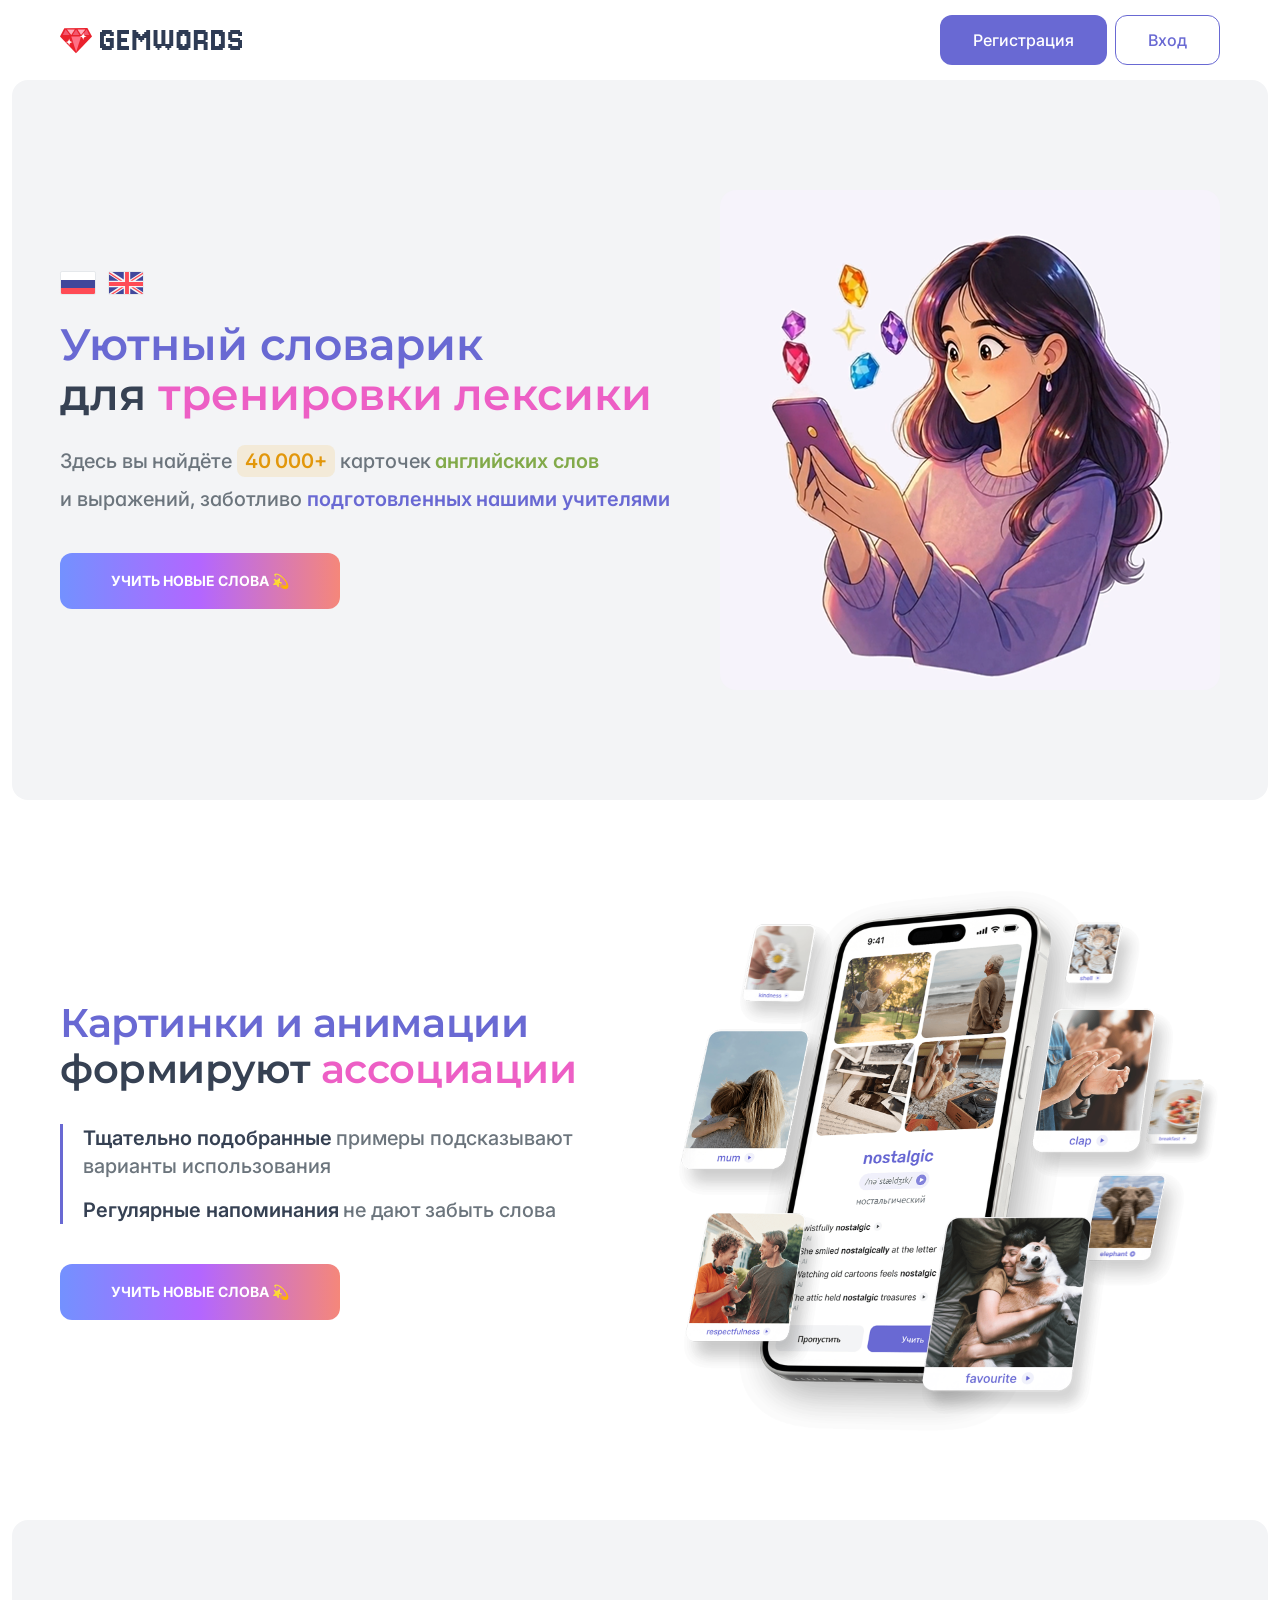
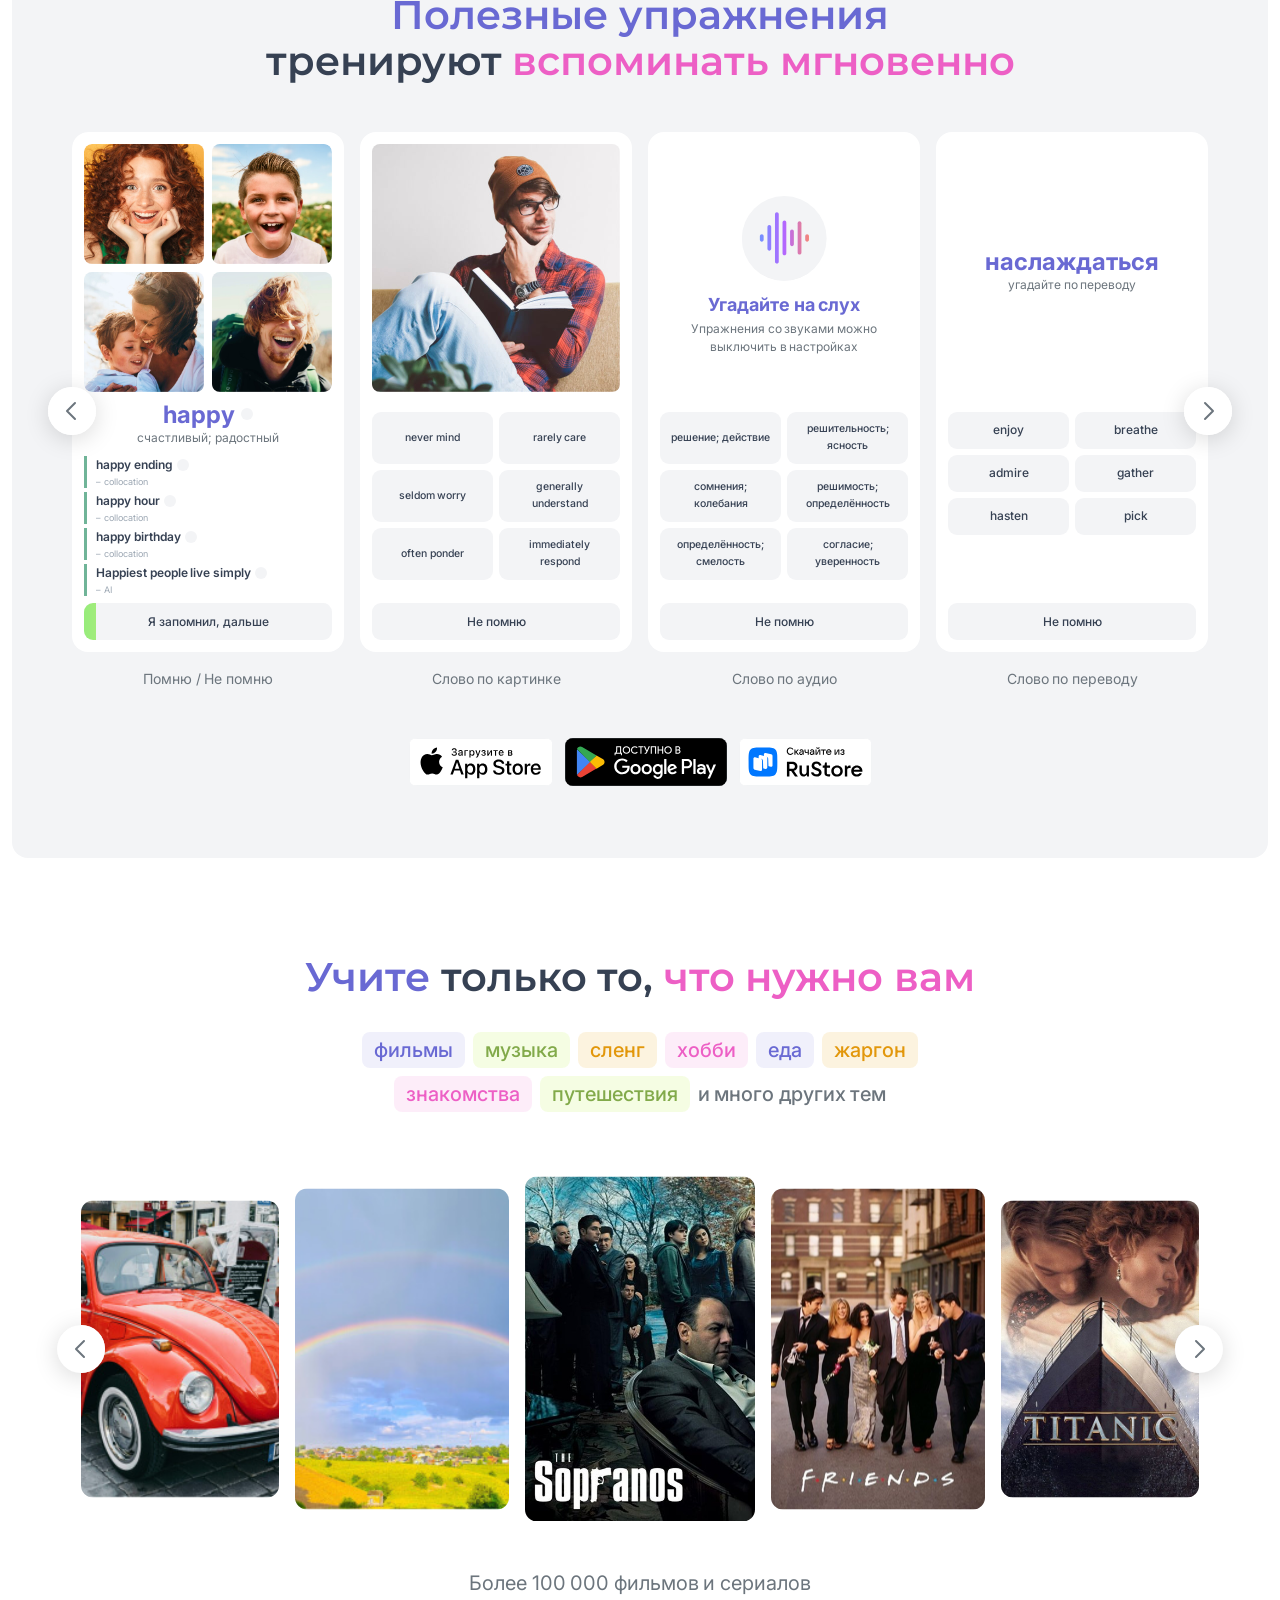
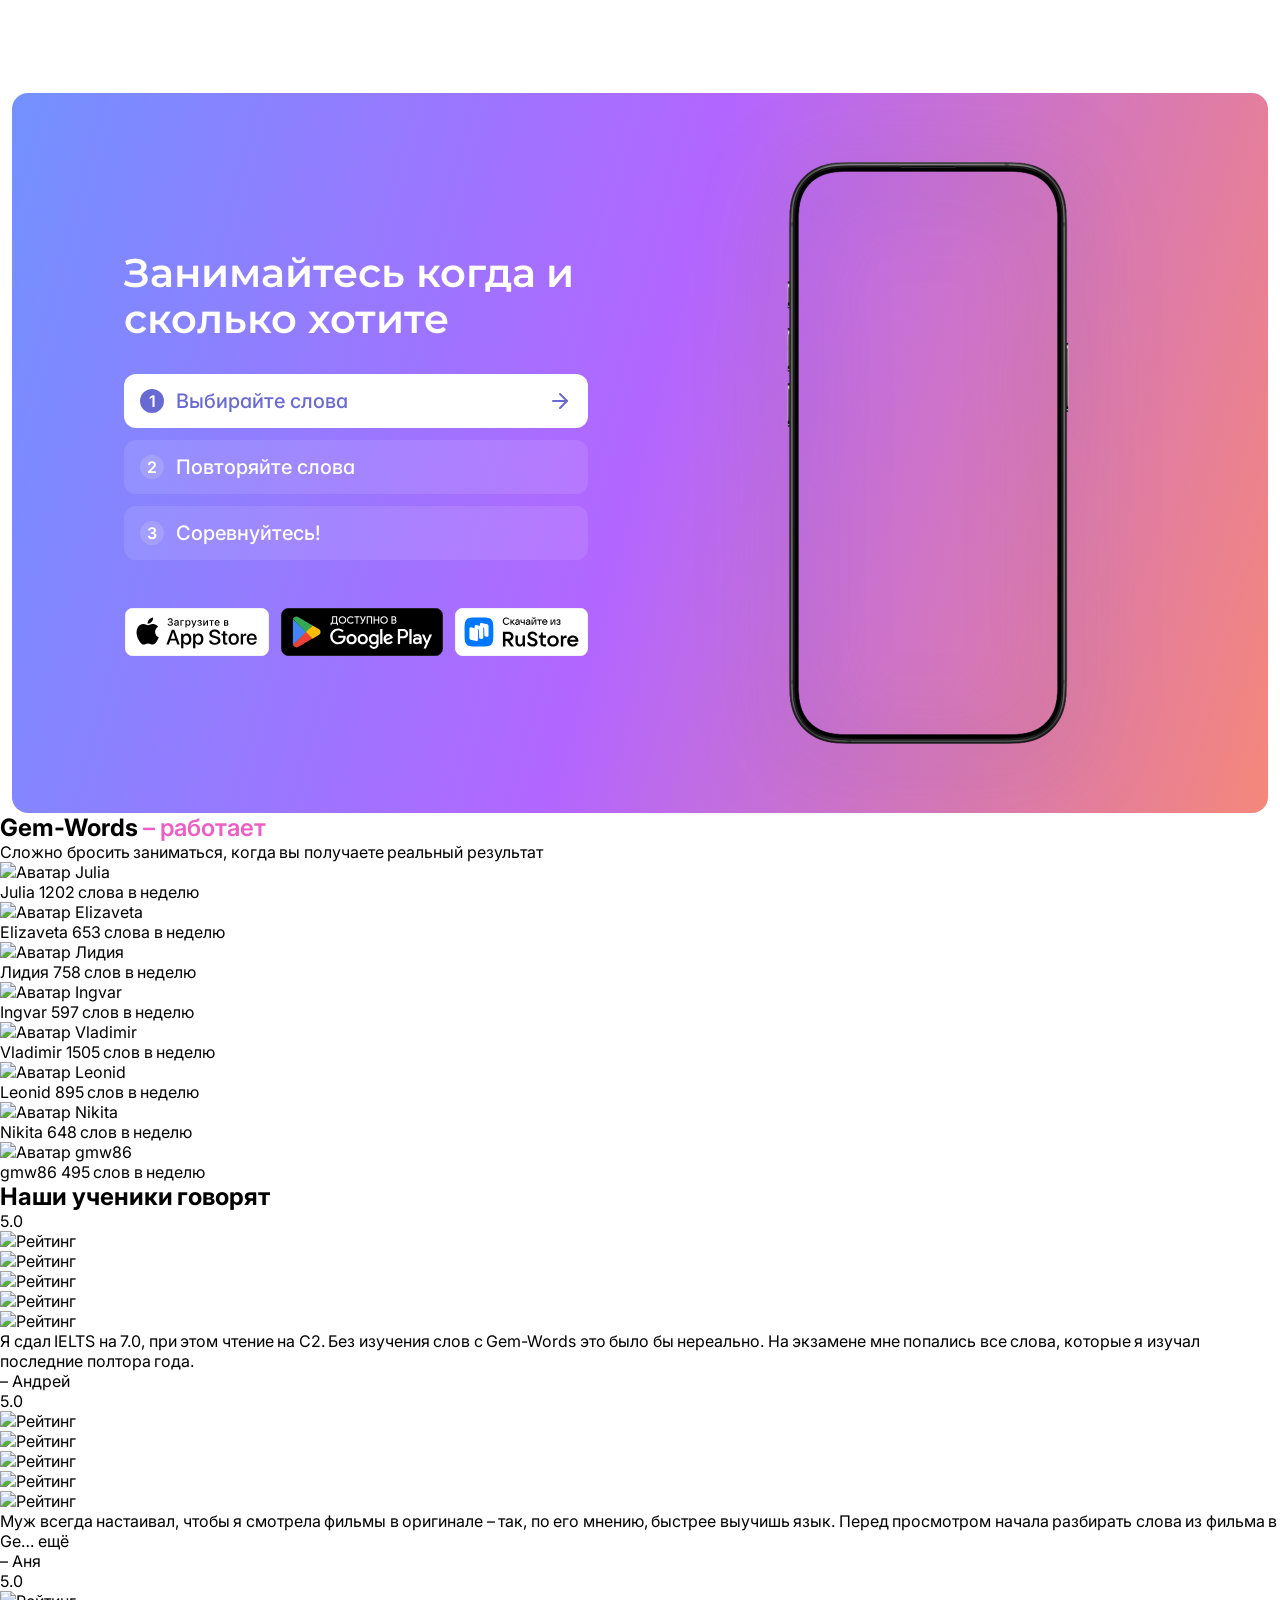
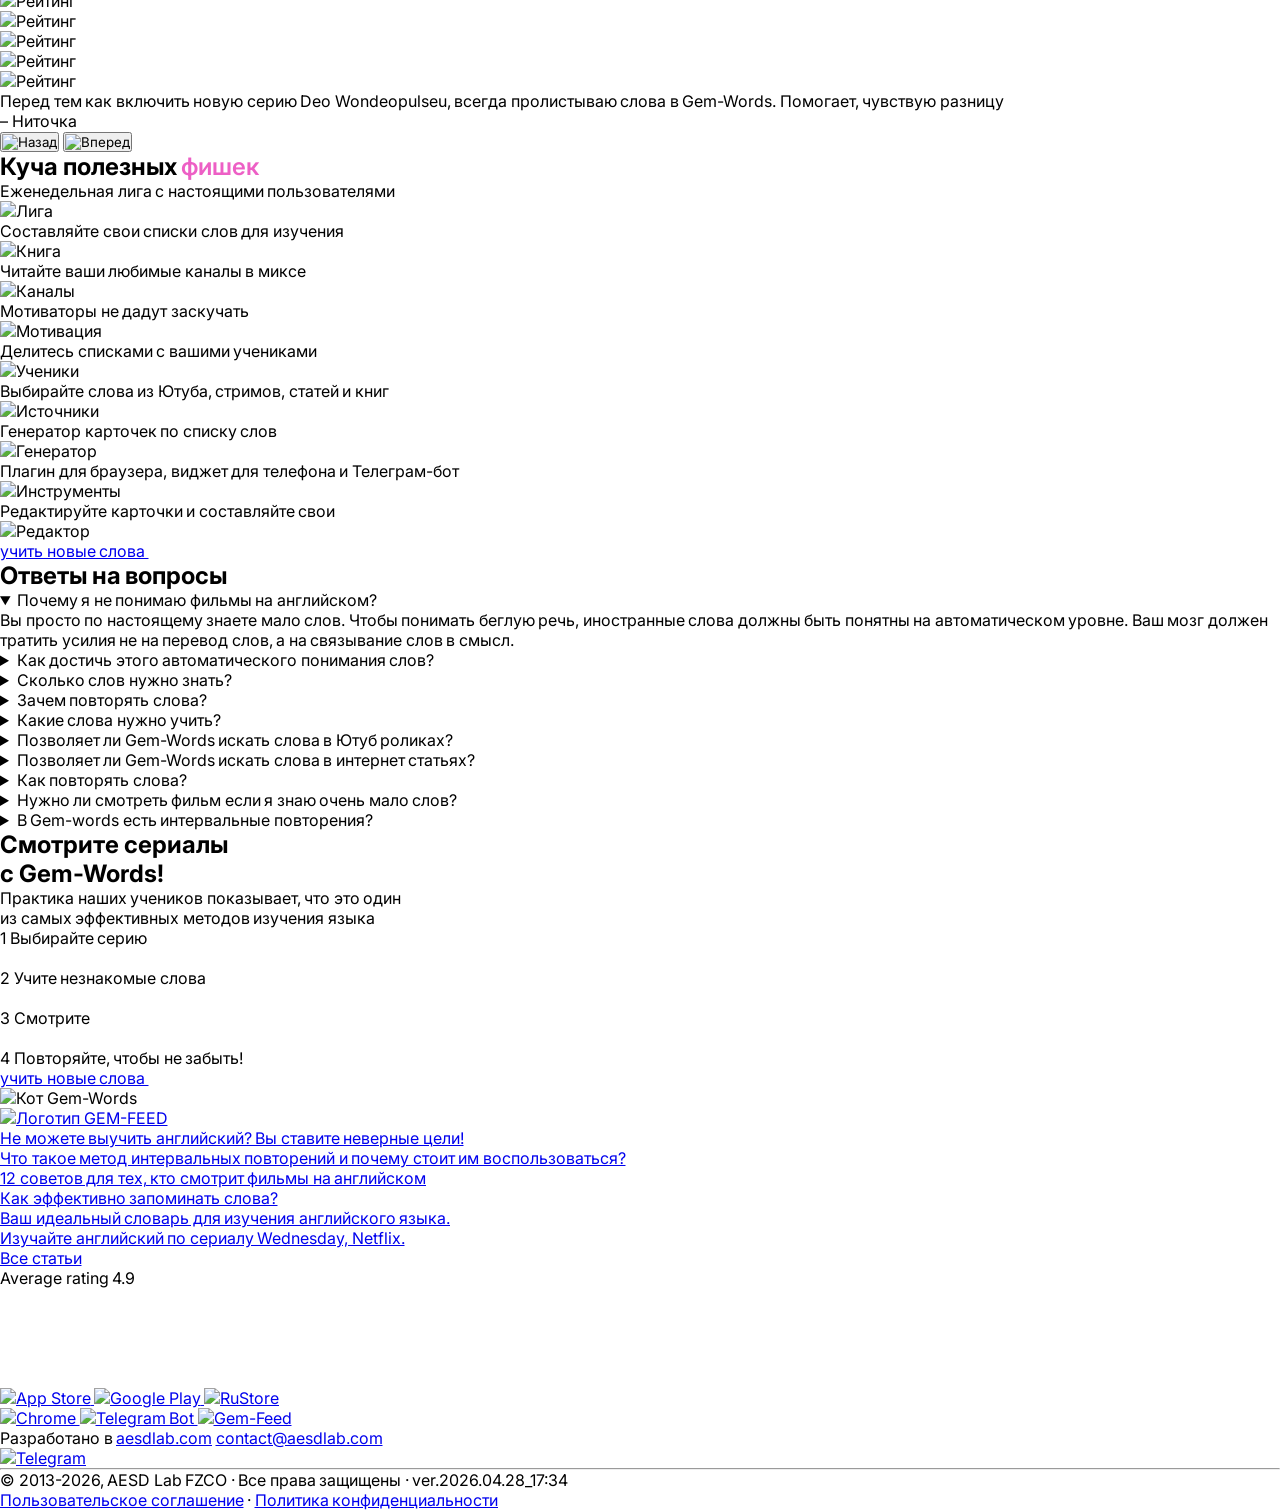
==== commit 85dd1ca5: "Update index.html__2" ====
--- a/index.html
+++ b/index.html
@@ -15,684 +15,1249 @@
 
 <body>
 
-    <header class="header">
-        <div class="header__container">
-            <a href="#" class="header__logo">
-                <img src="/assets/image/header/logo.svg" alt="GEMWORDS">
-            </a>
-
-            <div class="header__actions">
-                <a href="#" class="header__btn header__btn--primary">
-                    Регистрация
+    <div class="container">
+        
+        <header class="header">
+            <div class="header__container">
+                <a href="#" class="header__logo">
+                    <img src="./assets/image/header/logo.svg" alt="GEMWORDS">
                 </a>
-                <a href="#" class="header__btn header__btn--secondary">
-                    Вход
+
+                <div class="header__actions">
+                    <a href="#" class="header__btn header__btn--primary">
+                        Регистрация
+                    </a>
+                    <a href="#" class="header__btn header__btn--secondary">
+                        Вход
+                    </a>
+                </div>
+            </div>
+        </header>
+
+        <main class="hero">
+            <section class="hero__content">
+                <header class="hero__header">
+                    <div class="hero__flags">
+                        <div class="flag">
+                            <img src="./assets/image/hero/RU.svg" alt="RU">
+                        </div>
+                        <div class="flag">
+                            <img src="./assets/image/hero/UK.svg" alt="UK">
+                        </div>
+                    </div>
+                    <h1 class="hero__title">
+                        <span class="text-violet">Уютный словарик</span><br>
+                        для <span class="text-pink">тренировки лексики</span>
+                    </h1>
+                </header>
+
+                <div class="hero__desc">
+                    <p class="hero__line">
+                        Здесь вы найдёте
+                        <mark class="hero__highlight">40 000+</mark>
+                        карточек <span class="text-green">английских слов</span>
+                    </p>
+                    <p class="hero__line">
+                        и выражений, заботливо <span class="text-violet">подготовленных нашими учителями</span>
+                    </p>
+                </div>
+
+                <a href="#" class="hero__btn">
+                    Учить новые слова 💫
                 </a>
-            </div>
-        </div>
-    </header>
-
-    <main class="hero">
-        <section class="hero__content">
-            <header class="hero__header">
-                <div class="hero__flags">
-                    <div class="flag">
-                        <img src="/assets/image/hero/RU.svg" alt="RU">
-                    </div>
-                    <div class="flag">
-                        <img src="/assets/image/hero/UK.svg" alt="UK">
-                    </div>
-                </div>
-                <h1 class="hero__title">
-                    <span class="text-violet">Уютный словарик</span><br>
-                    для <span class="text-pink">тренировки лексики</span>
-                </h1>
-            </header>
-
-            <div class="hero__desc">
-                <p class="hero__line">
-                    Здесь вы найдёте
-                    <mark class="hero__highlight">40 000+</mark>
-                    карточек <span class="text-green">английских слов</span>
-                </p>
-                <p class="hero__line">
-                    и выражений, заботливо <span class="text-violet">подготовленных нашими учителями</span>
-                </p>
-            </div>
-
-            <a href="#" class="hero__btn">
-                Учить новые слова💫
+            </section>
+
+            <div class="hero__image">
+                <img src="./assets/image/hero/hero_image1.png" alt="Vocabulary learning">
+            </div>
+        </main>
+
+        <section class="benefits">
+            <div class="benefits__inner">
+                <div class="benefits__content">
+                    <h2 class="benefits__title">
+                        <span class="text-violet">Картинки и анимации</span> формируют
+                        <span class="text-pink">ассоциации</span>
+                    </h2>
+                    <ul class="benefits__list">
+                        <li class="benefits__item">
+                            <span>Тщательно подобранные</span> примеры подсказывают варианты использования
+                        </li>
+                        <li class="benefits__item">
+                            <span>Регулярные напоминания</span> не дают забыть слова
+                        </li>
+                    </ul>
+                    <a href="#" class="benefits__btn">
+                        Учить новые слова 💫
+                    </a>
+                </div>
+
+                <div class="benefits__visual">
+                    <div class="benefits__phone">
+                        <img src="./assets/image/benefits/iPhone.png" alt="iPhone">
+                    </div>
+                    <div class="benefits__card benefits__card--kindness">
+                        <img src="./assets/image/benefits/kindnesss.png" alt="kindness">
+                    </div>
+                    <div class="benefits__card benefits__card--mum">
+                        <img src="./assets/image/benefits/mum.png" alt="mum">
+                    </div>
+                    <div class="benefits__card benefits__card--respectfulness">
+                        <img src="./assets/image/benefits/respectfulness.png" alt="respectfulness">
+                    </div>
+                    <div class="benefits__card benefits__card--shell">
+                        <img src="./assets/image/benefits/shell.png" alt="shell">
+                    </div>
+                    <div class="benefits__card benefits__card--breakfast">
+                        <img src="./assets/image/benefits/breakfast.png" alt="breakfast">
+                    </div>
+                    <div class="benefits__card benefits__card--elephant">
+                        <img src="./assets/image/benefits/elephant.png" alt="elephant">
+                    </div>
+                    <div class="benefits__card benefits__card--clap">
+                        <img src="./assets/image/benefits/clap.png" alt="clap">
+                    </div>
+                    <div class="benefits__card benefits__card--favourite">
+                        <img src="./assets/image/benefits/favorite.png" alt="favourite">
+                    </div>
+                </div>
+            </div>
+        </section>
+
+        <section class="exercises">
+            <div class="exercises__container">
+                <h2 class="exercises__title">
+                    <span class="text-violet">Полезные упражнения</span><br />
+                    тренируют <span class="text-pink">вспоминать мгновенно</span>
+                </h2>
+
+                <div class="exercises__slider-wrap">
+
+                    <div class="exercises__slider">
+                        <div class="exercises__track" id="exercisesTrack">
+
+                            <!-- Card 1 -->
+                            <div class="exercises__slide">
+                                <div class="exercises__card">
+                                    <div class="exercises__card-img exercises__card-img--grid">
+                                        <div class="exercises__card-img__item">
+                                            <img src="./assets/image/exercises/women.jpg" alt="Women">
+                                        </div>
+                                        <div class="exercises__card-img__item">
+                                            <img src="./assets/image/exercises/boy.jpg" alt="Boy">
+                                        </div>
+                                        <div class="exercises__card-img__item">
+                                            <img src="./assets/image/exercises/womenAndKids.jpg" alt="Womwn and kids">
+                                        </div>
+                                        <div class="exercises__card-img__item">
+                                            <img src="./assets/image/exercises/men.jpg" alt="Men">
+                                        </div>
+                                    </div>
+
+                                    <div class="exercises__card-body">
+                                        <div class="exercises__card-word">
+                                            <span class="exercises__card-word__text">happy</span>
+                                            <span class="exercises__card-word__dot"></span>
+                                        </div>
+                                        <p class="exercises__card-word__translate">счастливый; радостный</p>
+
+                                        <ul class="exercises__card-list">
+                                            <li class="exercises__card-list__item">
+                                                <div class="exercises__card-list__row">
+                                                    <span class="exercises__card-list__phrase">happy ending</span>
+                                                    <span class="exercises__card-list__dot"></span>
+                                                </div>
+                                                <span class="exercises__card-list__tag">– collocation</span>
+                                            </li>
+                                            <li class="exercises__card-list__item">
+                                                <div class="exercises__card-list__row">
+                                                    <span class="exercises__card-list__phrase">happy hour</span>
+                                                    <span class="exercises__card-list__dot"></span>
+                                                </div>
+                                                <span class="exercises__card-list__tag">– collocation</span>
+                                            </li>
+                                            <li class="exercises__card-list__item">
+                                                <div class="exercises__card-list__row">
+                                                    <span class="exercises__card-list__phrase">happy birthday</span>
+                                                    <span class="exercises__card-list__dot"></span>
+                                                </div>
+                                                <span class="exercises__card-list__tag">– collocation</span>
+                                            </li>
+                                            <li class="exercises__card-list__item">
+                                                <div class="exercises__card-list__row">
+                                                    <span class="exercises__card-list__phrase">Happiest people live
+                                                        simply</span>
+                                                    <span class="exercises__card-list__dot"></span>
+                                                </div>
+                                                <span class="exercises__card-list__tag">– AI</span>
+                                            </li>
+                                        </ul>
+                                    </div>
+                                    <button class="exercises__card-btn exercises__card-btn--gradient">
+                                        Я запомнил, дальше
+                                    </button>
+                                </div>
+                                <p class="exercises__card-label">Помню / Не помню</p>
+                            </div>
+
+
+                            <!-- Card 2 -->
+                            <div class="exercises__slide">
+                                <div class="exercises__card">
+                                    <div class="exercises__card-img exercises__card-img--single">
+                                        <img src="./assets/image/exercises/ReadBook.jpg" alt="Reading a book">
+                                    </div>
+
+                                    <div class="exercises__options">
+                                        <div class="exercises__options__row">
+                                            <div class="exercises__options__btn">never mind</div>
+                                            <div class="exercises__options__btn">rarely care</div>
+                                        </div>
+                                        <div class="exercises__options__row">
+                                            <div class="exercises__options__btn">seldom worry</div>
+                                            <div class="exercises__options__btn">generally understand</div>
+                                        </div>
+                                        <div class="exercises__options__row">
+                                            <div class="exercises__options__btn">often ponder</div>
+                                            <div class="exercises__options__btn">immediately<br>respond</div>
+                                        </div>
+                                    </div>
+
+                                    <button class="exercises__card-btn">Не помню</button>
+                                </div>
+                                <p class="exercises__card-label">Слово по картинке</p>
+                            </div>
+
+                            <!-- Card 3 -->
+                            <div class="exercises__slide">
+                                <div class="exercises__card">
+                                    <div class="exercises__card-title">
+                                        <div class="exercises__card-audio__icon">
+                                            <img src="./assets/image/exercises/audio.svg" alt="">
+                                        </div>
+                                        <h3 class="exercises__card-audio__title">Угадайте на слух</h3>
+                                        <p class="exercises__card-audio__desc">Упражнения со звуками можно выключить в
+                                            настройках</p>
+                                    </div>
+
+
+                                    <div class="exercises__options">
+                                        <div class="exercises__options__row">
+                                            <div class="exercises__options__btn">решение; действие</div>
+                                            <div class="exercises__options__btn">решительность; ясность</div>
+                                        </div>
+                                        <div class="exercises__options__row">
+                                            <div class="exercises__options__btn">сомнения; колебания</div>
+                                            <div class="exercises__options__btn">решимость; определённость</div>
+                                        </div>
+                                        <div class="exercises__options__row">
+                                            <div class="exercises__options__btn">определённость; смелость</div>
+                                            <div class="exercises__options__btn">согласие; уверенность</div>
+                                        </div>
+                                    </div>
+
+                                    <button class="exercises__card-btn">Не помню</button>
+                                </div>
+                                <p class="exercises__card-label">Слово по аудио</p>
+                            </div>
+
+                            <!-- Card 4 -->
+                            <div class="exercises__slide">
+                                <div class="exercises__card">
+                                    <div class="exercises__card-title exercises__card-title--type1">
+                                        <h3 class="exercises__card__word">наслаждаться</h3>
+                                        <p class="exercises__card__hint">угадайте по переводу</p>
+                                    </div>
+
+                                    <div class="exercises__options">
+                                        <div class="exercises__options__row">
+                                            <div class="exercises__options__btn exercises__options__btn--small">
+                                                enjoy</div>
+                                            <div class="exercises__options__btn exercises__options__btn--small">
+                                                breathe</div>
+                                        </div>
+                                        <div class="exercises__options__row">
+                                            <div class="exercises__options__btn exercises__options__btn--small">
+                                                admire</div>
+                                            <div class="exercises__options__btn exercises__options__btn--small">
+                                                gather</div>
+                                        </div>
+                                        <div class="exercises__options__row">
+                                            <div class="exercises__options__btn exercises__options__btn--small">
+                                                hasten</div>
+                                            <div class="exercises__options__btn exercises__options__btn--small">
+                                                pick</div>
+                                        </div>
+                                    </div>
+
+                                    <button class="exercises__card-btn">Не помню</button>
+                                </div>
+                                <p class="exercises__card-label">Слово по переводу</p>
+                            </div>
+
+                            <!-- Card 5 -->
+                            <div class="exercises__slide">
+                                <div class="exercises__card">
+                                    <div class="exercises__card-title exercises__card-title--type1">
+                                        <h3 class="exercises__card__word exercises__card__word--middle">You feel proud
+                                            after<br>doing something well</h3>
+                                        <p class="exercises__card__hint">какое слово загадано?</p>
+                                    </div>
+
+                                    <div class="exercises__options">
+                                        <div class="exercises__options__row">
+                                            <div class="exercises__options__btn exercises__options__btn--small">
+                                                sorrow</div>
+                                            <div class="exercises__options__btn exercises__options__btn--small">
+                                                anxious</div>
+                                        </div>
+                                        <div class="exercises__options__row">
+                                            <div class="exercises__options__btn exercises__options__btn--small">
+                                                gloomy</div>
+                                            <div class="exercises__options__btn exercises__options__btn--small">
+                                                happy</div>
+                                        </div>
+                                        <div class="exercises__options__row">
+                                            <div class="exercises__options__btn exercises__options__btn--small">
+                                                pick</div>
+                                            <div class="exercises__options__btn exercises__options__btn--small">
+                                                dismal</div>
+                                        </div>
+                                    </div>
+
+                                    <button class="exercises__card-btn">Подсказка</button>
+                                </div>
+                                <p class="exercises__card-label">Слово по переводу</p>
+                            </div>
+
+                            <!-- Card 6 -->
+                            <div class="exercises__slide">
+                                <div class="exercises__card">
+                                    <div class="exercises__card-title exercises__card-title--type2">
+                                        <h3 class="exercises__card__word exercises__card__word--small">Выберите
+                                            предложение
+                                            <br> где <span>неверно</span> используется слово
+                                        </h3>
+                                    </div>
+
+                                    <div class="exercises__options">
+                                        <div class="exercises__options__row">
+                                            <div class="exercises__options__btn exercises__options__btn--long">
+                                                They cooked the soup until it reached <span> felicity</span></div>
+                                        </div>
+                                        <div class="exercises__options__row">
+                                            <div class="exercises__options__btn exercises__options__btn--long">The
+                                                speech ended with unexpected <span>felicity</span></div>
+                                        </div>
+                                        <div class="exercises__options__row">
+                                            <div class="exercises__options__btn exercises__options__btn--long">
+                                                Their weekend felt full of simple <span>felicity</span></div>
+                                        </div>
+                                        <div class="exercises__options__row">
+                                            <div class="exercises__options__btn exercises__options__btn--long">The
+                                                writer's phrasing showed great <span>felicity</span></div>
+                                        </div>
+                                    </div>
+
+                                    <button class="exercises__card-btn">Подсказка</button>
+                                </div>
+                                <p class="exercises__card-label">Слово по переводу</p>
+                            </div>
+
+                            <!-- Card 7 -->
+                            <div class="exercises__slide">
+                                <div class="exercises__card">
+                                    <div class="exercises__card-title exercises__card-title--type2">
+                                        <h3 class="exercises__card__word exercises__card__word--small">Выберите
+                                            <span>неверное</span><br> словосочетание
+                                        </h3>
+                                    </div>
+
+                                    <div class="exercises__options">
+                                        <div class="exercises__options__row">
+                                            <div class="exercises__options__btn exercises__options__btn--small">
+                                                sharp prick</div>
+                                            <div class="exercises__options__btn exercises__options__btn--small">
+                                                what a prick</div>
+                                        </div>
+                                        <div class="exercises__options__row">
+                                            <div class="exercises__options__btn exercises__options__btn--small">
+                                                dance prick</div>
+                                            <div class="exercises__options__btn exercises__options__btn--small">
+                                                prick your finger</div>
+                                        </div>
+                                    </div>
+
+                                    <button class="exercises__card-btn">Подсказка</button>
+                                </div>
+                                <p class="exercises__card-label">Слово по переводу</p>
+                            </div>
+
+                            <!-- Card 8 -->
+                            <div class="exercises__slide">
+                                <div class="exercises__card">
+                                    <div class="exercises__card-title exercises__card-title--type3">
+                                        <h3 class="exercises__card__word exercises__card__word--desc">
+                                            When the detective <span>dropped by</span>, he<br>
+                                            immediately noticed that something was<br>
+                                            wrong. The suspect claimed he had just<br>
+                                            been <span>chilling out</span> and reading a book all<br>
+                                            evening. However, the reading lamp was<br>
+                                            completely cold, and the book was<br>
+                                            covered in a thick layer of dust. The man's<br>
+                                            story simply didn't <span>add up</span>. It was obvious<br>
+                                            that he was trying to __________ the<br>
+                                            investigators
+                                        </h3>
+                                        <p class="exercises__card__hint">Какое словосочетание пропущено?</p>
+                                    </div>
+
+                                    <div class="exercises__options">
+                                        <div class="exercises__options__row">
+                                            <div class="exercises__options__btn exercises__options__btn--small">
+                                                take in</div>
+                                            <div class="exercises__options__btn exercises__options__btn--small">
+                                                cover up for</div>
+                                        </div>
+                                        <div class="exercises__options__row">
+                                            <div class="exercises__options__btn exercises__options__btn--small">
+                                                suck up to</div>
+                                            <div class="exercises__options__btn exercises__options__btn--small">
+                                                crack up</div>
+                                        </div>
+                                        <div class="exercises__options__row exercises__options__row--1element">
+                                            <div class="exercises__options__btn exercises__options__btn--small">
+                                                look for</div>
+                                        </div>
+                                    </div>
+
+                                    <button class="exercises__card-btn">Подсказка</button>
+                                </div>
+                                <p class="exercises__card-label">Слово по переводу</p>
+                            </div>
+
+                            <!-- Card 9 -->
+                            <div class="exercises__slide">
+                                <div class="exercises__card">
+                                    <div class="exercises__card-title exercises__card-title--type4">
+                                        <h3 class="exercises__card__word exercises__card__word--middle">Сопоставьте
+                                            слова
+                                            <br> переводу
+                                        </h3>
+                                    </div>
+
+                                    <div class="exercises__options exercises__options--type1">
+                                        <div class="exercises__options__row">
+                                            <div class="exercises__options__btn exercises__options__btn--small">
+                                                glow up</div>
+                                            <div class="exercises__options__btn exercises__options__btn--small">
+                                                сделать перерыв</div>
+                                        </div>
+                                        <div class="exercises__options__row">
+                                            <div class="exercises__options__btn exercises__options__btn--small">
+                                                take a break</div>
+                                            <div class="exercises__options__btn exercises__options__btn--small">
+                                                освежать</div>
+                                        </div>
+                                        <div class="exercises__options__row">
+                                            <div class="exercises__options__btn exercises__options__btn--small">
+                                                never mind</div>
+                                            <div class="exercises__options__btn exercises__options__btn--small">
+                                                веселый</div>
+                                        </div>
+                                        <div class="exercises__options__row">
+                                            <div class="exercises__options__btn exercises__options__btn--small">
+                                                refresh</div>
+                                            <div class="exercises__options__btn exercises__options__btn--small">
+                                                неважно</div>
+                                        </div>
+                                        <div class="exercises__options__row">
+                                            <div class="exercises__options__btn exercises__options__btn--small">
+                                                take it easy</div>
+                                            <div class="exercises__options__btn exercises__options__btn--small">
+                                                преображение</div>
+                                        </div>
+                                        <div class="exercises__options__row">
+                                            <div class="exercises__options__btn exercises__options__btn--small">
+                                                cheerful</div>
+                                            <div class="exercises__options__btn exercises__options__btn--small">
+                                                расслабься</div>
+                                        </div>
+                                    </div>
+
+                                    <button class="exercises__card-btn">Подсказка</button>
+                                </div>
+                                <p class="exercises__card-label">Слово по переводу</p>
+                            </div>
+
+                            <!-- Card 10 -->
+                            <div class="exercises__slide">
+                                <div class="exercises__card">
+                                    <div class="exercises__card-title exercises__card-title--type5">
+                                        <h3 class="exercises__card__word exercises__card__word--mini">Сопоставьте слова
+                                            картинкам</h3>
+                                    </div>
+
+                                    <div
+                                        class="exercises__card-img exercises__card-img--grid exercises__card-img--grid--moreImg">
+                                        <div class="exercises__card-img__item exercises__card-img__item--small">
+                                            <img src="./assets/image/exercises/cloud.jpg" alt="On cloud nine">
+                                        </div>
+                                        <div class="exercises__card-img__item exercises__card-img__item--small">
+                                            <img src="./assets/image/exercises/rainbow.jpg" alt="Rainbow">
+                                        </div>
+                                        <div class="exercises__card-img__item exercises__card-img__item--small">
+                                            <img src="./assets/image/exercises/refresh.jpg" alt="Refresh">
+                                        </div>
+                                        <div class="exercises__card-img__item exercises__card-img__item--small">
+                                            <img src="./assets/image/exercises/star.jpg" alt="Star">
+                                        </div>
+                                        <div class="exercises__card-img__item exercises__card-img__item--small">
+                                            <img src="./assets/image/exercises/car.jpg" alt="Car">
+                                        </div>
+                                        <div class="exercises__card-img__item exercises__card-img__item--small">
+                                            <img src="./assets/image/exercises/thrilling.jpg" alt="Thrilling">
+                                        </div>
+                                    </div>
+
+                                    <div class="exercises__options exercises__options--type2">
+                                        <div class="exercises__options__row">
+                                            <div class="exercises__options__btn exercises__options__btn--small">rainbow
+                                            </div>
+                                            <div class="exercises__options__btn exercises__options__btn--small">star
+                                            </div>
+                                        </div>
+                                        <div class="exercises__options__row">
+                                            <div class="exercises__options__btn exercises__options__btn--small">car
+                                            </div>
+                                            <div class="exercises__options__btn exercises__options__btn--small">on cloud
+                                                nine</div>
+                                        </div>
+                                        <div class="exercises__options__row">
+                                            <div class="exercises__options__btn exercises__options__btn--small">
+                                                thrilling
+                                            </div>
+                                            <div class="exercises__options__btn exercises__options__btn--small">refresh
+                                            </div>
+                                        </div>
+                                    </div>
+
+                                    <button class="exercises__card-btn">Подсказка</button>
+                                </div>
+                                <p class="exercises__card-label">Слово по переводу</p>
+                            </div>
+
+                        </div>
+                    </div>
+                    <button class="exercises__nav exercises__nav--prev" aria-label="Назад">
+                        <img src="./assets/image/slider/btn.svg" alt="Предыдущий">
+                    </button>
+                    <button class="exercises__nav exercises__nav--next" aria-label="Вперёд">
+                        <img src="./assets/image/slider/btn.svg" alt="Следующий">
+                    </button>
+
+                </div>
+
+                <div class="exercises__badges">
+                    <a href="#">
+                        <img class="badges-appstore" src="./assets/image/apps/App_Store_Badge.svg" alt="AppStore">
+                    </a>
+                    <a href="#">
+                        <img class="badges-google" src="./assets/image/apps/GooglePlay_Badge.svg" alt="GooglePlay">
+                    </a>
+                    <a href="#">
+                        <img class="badges-rustore" src="./assets/image/apps/RuStore_Badge.svg" alt="RuStore">
+                    </a>
+                </div>
+            </div>
+        </section>
+
+        <section class="interests">
+            <div class="interests__container">
+                <h2 class="interests__title"><span class="text-violet">Учите</span> только то, <span
+                        class="text-pink">что
+                        нужно вам</span></h2>
+
+                <div class="interests__tags">
+                    <span class="interests__tag interests__tag--purple">фильмы</span>
+                    <span class="interests__tag interests__tag--green">музыка</span>
+                    <span class="interests__tag interests__tag--orange">сленг</span>
+                    <span class="interests__tag interests__tag--pink">хобби</span>
+                    <span class="interests__tag interests__tag--purple">еда</span>
+                    <span class="interests__tag interests__tag--orange">жаргон</span>
+                    <span class="interests__tag interests__tag--pink">знакомства</span>
+                    <span class="interests__tag interests__tag--green">путешествия</span>
+                    <span class="interests__tag interests__tag--gray">и много других тем</span>
+                </div>
+
+                <div class="interests__slider">
+                    <div class="interests__slides">
+                        <div class="interests__slide">
+                            <img src="./assets/image/interests/sopranos.jpg" alt="Сопрано">
+                        </div>
+                        <div class="interests__slide">
+                            <img src="./assets/image/interests/friends.jpg" alt="Друзья">
+                        </div>
+                        <div class="interests__slide">
+                            <img src="./assets/image/interests/titanic.jpg" alt="Титаник">
+                        </div>
+                        <div class="interests__slide">
+                            <img src="./assets/image/interests/harryPotter.jpg" alt="Гарри Поттер">
+                        </div>
+                        <div class="interests__slide">
+                            <img src="./assets/image/interests/mickey17.jpg" alt="Микки17">
+                        </div>
+                        <div class="interests__slide">
+                            <img src="./assets/image/exercises/cloud.jpg" alt="Сопрано">
+                        </div>
+                        <div class="interests__slide">
+                            <img src="./assets/image/exercises/star.jpg" alt="Друзья">
+                        </div>
+                        <div class="interests__slide">
+                            <img src="./assets/image/exercises/thrilling.jpg" alt="Титаник">
+                        </div>
+                        <div class="interests__slide">
+                            <img src="./assets/image/exercises/car.jpg" alt="Гарри Поттер">
+                        </div>
+                        <div class="interests__slide">
+                            <img src="./assets/image/exercises/rainbow.jpg" alt="Микки17">
+                        </div>
+                    </div>
+                    <button class="interests__nav-btn interests__nav-btn--prev" aria-label="Предыдущий">
+                        <img src="./assets/image/slider/btn.svg" alt="предыдущий">
+                    </button>
+                    <button class="interests__nav-btn interests__nav-btn--next" aria-label="Следующий">
+                        <img src="./assets/image/slider/btn.svg" alt="Следующий">
+                    </button>
+                </div>
+
+                <div class="interests__caption">
+                    <p>Более 100 000 фильмов и сериалов</p>
+                </div>
+            </div>
+        </section>
+
+        <section class="promo">
+            <div class="promo__container">
+
+                <div class="promo__content">
+                    <div class="promo__info">
+                        <h2 class="promo__title">Занимайтесь когда и сколько хотите</h2>
+
+                        <div class="promo__steps">
+                            <div class="promo__step promo__step--active">
+                                <span class="promo__step-num">1</span>
+                                <span class="promo__step-text">Выбирайте слова</span>
+                                <div class="promo__step-icon"><img src="./assets/image/promo/arrow.svg" alt="arrow">
+                                </div>
+                            </div>
+
+                            <div class="promo__step">
+                                <span class="promo__step-num">2</span>
+                                <span class="promo__step-text">Повторяйте слова</span>
+                                <div class="promo__step-icon"><img src="./assets/image/promo/arrow.svg" alt="arrow">
+                                </div>
+                            </div>
+
+                            <div class="promo__step">
+                                <span class="promo__step-num">3</span>
+                                <span class="promo__step-text">Соревнуйтесь!</span>
+                                <div class="promo__step-icon"><img src="./assets/image/promo/arrow.svg" alt="arrow">
+                                </div>
+                            </div>
+                        </div>
+                    </div>
+
+                    <div class="promo__badges">
+                        <a href="#">
+                            <img class="badges-appstore" src="./assets/image/apps/App_Store_Badge.svg" alt="AppStore">
+                        </a>
+                        <a href="#">
+                            <img class="badges-google" src="./assets/image/apps/GooglePlay_Badge.svg" alt="GooglePlay">
+                        </a>
+                        <a href="#">
+                            <img class="badges-rustore" src="./assets/image/apps/RuStore_Badge.svg" alt="RuStore">
+                        </a>
+                    </div>
+                </div>
+
+                <div class="promo__mockup">
+                    <div class="promo__phone">
+                        <img src="./assets/image/promo/phoneBorder.png" alt="phone">
+                        <div class="promo__screens">
+                            <div class="promo__screen promo__screen--active">
+                                <video autoplay loop muted playsinline>
+                                    <source src="./assets/video/promo/how-to-work-1.mp4" type="video/mp4">
+                                </video>
+                            </div>
+                            <div class="promo__screen">
+                                <video autoplay loop muted playsinline>
+                                    <source src="./assets/video/promo/how-to-work-2.mp4" type="video/mp4">
+                                </video>
+                            </div>
+                            <div class="promo__screen">
+                                <img src="./assets/image/promo/how-to-work-1.webp" alt="аа">
+                            </div>
+                        </div>
+                    </div>
+                </div>
+
+            </div>
+        </section>
+
+        <!-- ===== БЛОК: отзывы ===== -->
+
+        <section class="reviews">
+            <div class="reviews__container">
+                <header class="reviews__header">
+                    <h1 class="reviews__title">Gem-Words <span class="text-pink">– работает</span></h1>
+                    <p class="reviews__subtitle">Сложно бросить заниматься, когда вы получаете реальный результат</p>
+                </header>
+
+                <div class="reviews__grid">
+                    <article class="user-card">
+                        <div class="user-card__avatar">
+                            <img class="user-card__img" src="Image/Frame_Julia.jpg" alt="Аватар Julia">
+                        </div>
+                        <div class="user-card__info">
+                            <span class="user-card__name">Julia</span>
+                            <span class="user-card__stat">1202 слова в неделю</span>
+                        </div>
+                    </article>
+
+                    <article class="user-card">
+                        <div class="user-card__avatar">
+                            <img class="user-card__img" src="Image/Frame_Elizaveta.jpg" alt="Аватар Elizaveta">
+                        </div>
+                        <div class="user-card__info">
+                            <span class="user-card__name">Elizaveta</span>
+                            <span class="user-card__stat">653 слова в неделю</span>
+                        </div>
+                    </article>
+
+                    <article class="user-card">
+                        <div class="user-card__avatar">
+                            <img class="user-card__img" src="Image/Frame_lidiya.jpg" alt="Аватар Лидия">
+                        </div>
+                        <div class="user-card__info">
+                            <span class="user-card__name">Лидия</span>
+                            <span class="user-card__stat">758 слов в неделю</span>
+                        </div>
+                    </article>
+
+                    <article class="user-card">
+                        <div class="user-card__avatar">
+                            <img class="user-card__img" src="Image/Frame_Ingvar.jpg" alt="Аватар Ingvar">
+                        </div>
+                        <div class="user-card__info">
+                            <span class="user-card__name">Ingvar</span>
+                            <span class="user-card__stat">597 слов в неделю</span>
+                        </div>
+                    </article>
+
+                    <article class="user-card">
+                        <div class="user-card__avatar">
+                            <img class="user-card__img" src="Image/Frame_Vladimir.jpg" alt="Аватар Vladimir">
+                        </div>
+                        <div class="user-card__info">
+                            <span class="user-card__name">Vladimir</span>
+                            <span class="user-card__stat">1505 слов в неделю</span>
+                        </div>
+                    </article>
+
+                    <article class="user-card">
+                        <div class="user-card__avatar">
+                            <img class="user-card__img" src="Image/Frame_Leonid.jpg" alt="Аватар Leonid">
+                        </div>
+                        <div class="user-card__info">
+                            <span class="user-card__name">Leonid</span>
+                            <span class="user-card__stat">895 слов в неделю</span>
+                        </div>
+                    </article>
+
+                    <article class="user-card">
+                        <div class="user-card__avatar">
+                            <img class="user-card__img" src="Image/Frame_Nikita.jpg" alt="Аватар Nikita">
+                        </div>
+                        <div class="user-card__info">
+                            <span class="user-card__name">Nikita</span>
+                            <span class="user-card__stat">648 слов в неделю</span>
+                        </div>
+                    </article>
+
+                    <article class="user-card">
+                        <div class="user-card__avatar">
+                            <img class="user-card__img" src="Image/Frame_gmw86.jpg" alt="Аватар gmw86">
+                        </div>
+                        <div class="user-card__info">
+                            <span class="user-card__name">gmw86</span>
+                            <span class="user-card__stat">495 слов в неделю</span>
+                        </div>
+                    </article>
+                </div>
+            </div>
+        </section>
+
+        <section class="testimonials">
+            <div class="testimonials__container">
+                <h2 class="testimonials__title">Наши ученики говорят</h2>
+
+                <div class="testimonials__slider">
+                    <div class="testimonials__slides">
+
+                        <article class="testimonials__slide">
+                            <div class="testimonials__rating">
+                                <span class="testimonials__rating-value">5.0</span>
+                                <div class="testimonials__stars">
+                                    <div class="testimonials__star-wrapper"><img src="Image/Star.svg" alt="Рейтинг"
+                                            class="testimonials__star"></div>
+                                    <div class="testimonials__star-wrapper"><img src="Image/Star.svg" alt="Рейтинг"
+                                            class="testimonials__star"></div>
+                                    <div class="testimonials__star-wrapper"><img src="Image/Star.svg" alt="Рейтинг"
+                                            class="testimonials__star"></div>
+                                    <div class="testimonials__star-wrapper"><img src="Image/Star.svg" alt="Рейтинг"
+                                            class="testimonials__star"></div>
+                                    <div class="testimonials__star-wrapper"><img src="Image/Star.svg" alt="Рейтинг"
+                                            class="testimonials__star"></div>
+                                </div>
+                            </div>
+                            <p class="testimonials__text">Я сдал IELTS на 7.0, при этом чтение на C2. Без изучения слов
+                                с Gem-Words это было бы нереально. На экзамене мне попались все слова, которые я изучал
+                                последние полтора года.</p>
+                            <span class="testimonials__author">– Андрей</span>
+                        </article>
+
+                        <article class="testimonials__slide">
+                            <div class="testimonials__rating">
+                                <span class="testimonials__rating-value">5.0</span>
+                                <div class="testimonials__stars">
+                                    <div class="testimonials__star-wrapper"><img src="Image/Star.svg" alt="Рейтинг"
+                                            class="testimonials__star"></div>
+                                    <div class="testimonials__star-wrapper"><img src="Image/Star.svg" alt="Рейтинг"
+                                            class="testimonials__star"></div>
+                                    <div class="testimonials__star-wrapper"><img src="Image/Star.svg" alt="Рейтинг"
+                                            class="testimonials__star"></div>
+                                    <div class="testimonials__star-wrapper"><img src="Image/Star.svg" alt="Рейтинг"
+                                            class="testimonials__star"></div>
+                                    <div class="testimonials__star-wrapper"><img src="Image/Star.svg" alt="Рейтинг"
+                                            class="testimonials__star"></div>
+                                </div>
+                            </div>
+                            <p class="testimonials__text">Муж всегда настаивал, чтобы я смотрела фильмы в оригиналe –
+                                так, по его мнению, быстрее выучишь язык. Перед просмотром начала разбирать слова из
+                                фильма в Ge… <span class="testimonials__more">ещё</span></p>
+                            <span class="testimonials__author">– Аня</span>
+                        </article>
+
+                        <article class="testimonials__slide testimonials__slide--short">
+                            <div class="testimonials__rating">
+                                <span class="testimonials__rating-value">5.0</span>
+                                <div class="testimonials__stars">
+                                    <div class="testimonials__star-wrapper"><img src="Image/Star.svg" alt="Рейтинг"
+                                            class="testimonials__star"></div>
+                                    <div class="testimonials__star-wrapper"><img src="Image/Star.svg" alt="Рейтинг"
+                                            class="testimonials__star"></div>
+                                    <div class="testimonials__star-wrapper"><img src="Image/Star.svg" alt="Рейтинг"
+                                            class="testimonials__star"></div>
+                                    <div class="testimonials__star-wrapper"><img src="Image/Star.svg" alt="Рейтинг"
+                                            class="testimonials__star"></div>
+                                    <div class="testimonials__star-wrapper"><img src="Image/Star.svg" alt="Рейтинг"
+                                            class="testimonials__star"></div>
+                                </div>
+                            </div>
+                            <p class="testimonials__text">Перед тем как включить новую серию Deo Wondeopulseu, всегда
+                                пролистываю слова в Gem-Words. Помогает, чувствую разницу</p>
+                            <span class="testimonials__author">– Ниточка</span>
+                        </article>
+                    </div>
+
+                    <button class="testimonials__nav-btn testimonials__nav-btn--prev" type="button"
+                        aria-label="Предыдущий отзыв">
+                        <img src="Image/Arrow.svg" alt="Назад">
+                    </button>
+
+                    <button class="testimonials__nav-btn testimonials__nav-btn--next" type="button"
+                        aria-label="Следующий отзыв">
+                        <img src="Image/Arrow.svg" alt="Вперед">
+                    </button>
+                </div>
+            </div>
+        </section>
+
+        <!-- ===== БЛОК: features ===== -->
+
+        <section class="features">
+            <h2 class="features__title">Куча полезных <span class="text-pink">фишек</span></h2>
+
+            <div class="features__grid">
+
+                <div class="card">
+                    <p class="card__text">Еженедельная лига с настоящими пользователями</p>
+                    <div class="card__icon">
+                        <img class="card__emoji" src="Image/cup_icon.png" alt="Лига">
+                    </div>
+                </div>
+
+                <div class="card">
+                    <p class="card__text">Составляйте свои списки слов для изучения</p>
+                    <div class="card__icon">
+                        <img class="card__emoji" src="Image/book_icon.png" alt="Книга">
+                    </div>
+                </div>
+
+                <div class="card">
+                    <p class="card__text">Читайте ваши любимые каналы в миксе</p>
+                    <div class="card__icon">
+                        <img class="card__emoji" src="Image/message_icon.png" alt="Каналы">
+                    </div>
+                </div>
+
+                <div class="card">
+                    <p class="card__text">Мотиваторы не дадут заскучать</p>
+                    <div class="card__icon">
+                        <img class="card__emoji" src="Image/petard_icon.png" alt="Мотивация">
+                    </div>
+                </div>
+
+                <div class="card">
+                    <p class="card__text">Делитесь списками с вашими учениками</p>
+                    <div class="card__icon">
+                        <img class="card__emoji" src="Image/student_icon.png" alt="Ученики">
+                    </div>
+                </div>
+
+                <div class="card">
+                    <p class="card__text">Выбирайте слова из Ютуба, стримов, статей и книг</p>
+                    <div class="card__icon">
+                        <img class="card__emoji" src="Image/folder_icon.png" alt="Источники">
+                    </div>
+                </div>
+
+                <div class="card">
+                    <p class="card__text">Генератор карточек по списку слов</p>
+                    <div class="card__icon">
+                        <img class="card__emoji" src="Image/video_icon.png" alt="Генератор">
+                    </div>
+                </div>
+
+                <div class="card">
+                    <p class="card__text">Плагин для браузера, виджет для телефона и Телеграм-бот</p>
+                    <div class="card__icon">
+                        <img class="card__emoji" src="Image/setting_icon.png" alt="Инструменты">
+                    </div>
+                </div>
+
+                <div class="card">
+                    <p class="card__text">Редактируйте карточки и составляйте свои</p>
+                    <div class="card__icon">
+                        <img class="card__emoji" src="Image/pencil_icon.png" alt="Редактор">
+                    </div>
+                </div>
+
+            </div>
+
+            <a href="#" class="features__button">
+                учить новые слова
+                <img class="features__button-icon" src="Image/Label.png" alt="">
             </a>
         </section>
 
-        <div class="hero__image">
-            <img src="/assets/image/hero/hero_image1.png" alt="Vocabulary learning">
-        </div>
-    </main>
-
-    <section class="benefits">
-        <div class="benefits__inner">
-            <div class="benefits__content">
-                <h2 class="benefits__title">
-                    <span class="text-violet">Картинки и анимации</span> формируют
-                    <span class="text-pink">ассоциации</span>
+        <!-- ===== БЛОК: FAQ ===== -->
+
+        <section class="faq">
+            <h2 class="faq__title">Ответы на вопросы</h2>
+
+            <div class="faq__list">
+                <details class="faq__item" open>
+                    <summary class="faq__header">
+                        <span class="faq__question">Почему я не понимаю фильмы на английском?</span>
+                        <span class="faq__icon"></span>
+                    </summary>
+                    <p class="faq__answer">Вы просто по настоящему знаете мало слов. Чтобы понимать беглую речь,
+                        иностранные слова должны быть понятны на автоматическом уровне. Ваш мозг должен тратить усилия
+                        не на перевод слов, а на связывание слов в смысл.</p>
+                </details>
+
+                <details class="faq__item">
+                    <summary class="faq__header">
+                        <span class="faq__question">Как достичь этого автоматического понимания слов?</span>
+                        <span class="faq__icon"></span>
+                    </summary>
+                    <p class="faq__answer">Слова необходимо выучить до такого состояния, чтобы не тратить ни секунды на
+                        их вспоминание. Именно так у вас сейчас выучены русские слова. Хорошая картинка и пример
+                        формируют ассоциативную связь в вашей памяти быстро и надолго.</p>
+                </details>
+
+                <details class="faq__item">
+                    <summary class="faq__header">
+                        <span class="faq__question">Сколько слов нужно знать?</span>
+                        <span class="faq__icon"></span>
+                    </summary>
+                    <p class="faq__answer">Для уверенного понимания фильмов на английском языке нужно знать порядка 10
+                        000 английских слов.</p>
+                </details>
+
+                <details class="faq__item">
+                    <summary class="faq__header">
+                        <span class="faq__question">Зачем повторять слова?</span>
+                        <span class="faq__icon"></span>
+                    </summary>
+                    <p class="faq__answer">Без регулярного использования слова уйдут в пассивный словарный запас и со
+                        временем забудутся.</p>
+                </details>
+
+                <details class="faq__item">
+                    <summary class="faq__header">
+                        <span class="faq__question">Какие слова нужно учить?</span>
+                        <span class="faq__icon"></span>
+                    </summary>
+                    <p class="faq__answer">Для начала начните учить слова из понравившегося вам фильма. Чем больше слов
+                        вы знаете, тем больше фильмов сможете смотреть и понимать.</p>
+                </details>
+
+                <details class="faq__item">
+                    <summary class="faq__header">
+                        <span class="faq__question">Позволяет ли Gem-Words искать слова в Ютуб роликах?</span>
+                        <span class="faq__icon"></span>
+                    </summary>
+                    <p class="faq__answer">Конечно. Просто вставляйте ссылку на ролик в строку поиска и получайте слова
+                        из этого ролика.</p>
+                </details>
+
+                <details class="faq__item">
+                    <summary class="faq__header">
+                        <span class="faq__question">Позволяет ли Gem-Words искать слова в интернет статьях?</span>
+                        <span class="faq__icon"></span>
+                    </summary>
+                    <p class="faq__answer">Да. Точно так же, как в ситуации с ютубом, вставляйте ссылку в строку поиска
+                        и получайте слова.</p>
+                </details>
+
+                <details class="faq__item">
+                    <summary class="faq__header">
+                        <span class="faq__question">Как повторять слова?</span>
+                        <span class="faq__icon"></span>
+                    </summary>
+                    <p class="faq__answer">Выберите отдельные слова или целый список слов на нашем сайте и учите.
+                        Подключите наш бот, который будет регулярно напоминать вам изучаемые слова и заставлять вас
+                        регулярно их вспоминать.</p>
+                </details>
+
+                <details class="faq__item">
+                    <summary class="faq__header">
+                        <span class="faq__question">Нужно ли смотреть фильм если я знаю очень мало слов?</span>
+                        <span class="faq__icon"></span>
+                    </summary>
+                    <p class="faq__answer">Нужно! Вы услышите как персонажи произносят несколько знакомых вам слов и
+                        испытаете радость узнавания! А если вы выучите все 900 слов, вы поймёте всё полностью!</p>
+                </details>
+
+                <details class="faq__item">
+                    <summary class="faq__header">
+                        <span class="faq__question">В Gem-words есть интервальные повторения?</span>
+                        <span class="faq__icon"></span>
+                    </summary>
+                    <p class="faq__answer">Да, в Gem-Words реализована система интервальных повторений для эффективного
+                        запоминания слов.</p>
+                </details>
+            </div>
+        </section>
+
+        <!-- ===== БЛОК: start-learn ===== -->
+
+        <section class="start-learn">
+            <div class="start-learn__content">
+                <h2 class="start-learn__title">
+                    Смотрите сериалы
+                    <span class="start-learn__accent start-learn__accent--pink"><br>с Gem-Words!</span>
                 </h2>
-                <ul class="benefits__list">
-                    <li class="benefits__item">
-                        <span>Тщательно подобранные</span> примеры подсказывают варианты использования
+
+                <div class="start-learn__subtitle">
+                    <p class="start-learn__subtitle-text">
+                        Практика наших учеников
+                        <span class="start-learn__accent start-learn__accent--green">показывает</span>,
+                        что это один <br> из самых
+                        <span class="start-learn__highlight">эффективных</span>
+                        методов изучения языка
+                    </p>
+                </div>
+
+                <ul class="start-learn__steps">
+                    <li class="start-learn__step start-learn__step--violet">
+                        <div class="start-learn__step-row">
+                            <span class="start-learn__step-num">1</span>
+                            <span class="start-learn__step-text">Выбирайте серию</span>
+                        </div>
                     </li>
-                    <li class="benefits__item">
-                        <span>Регулярные напоминания</span> не дают забыть слова
+
+                    <li class="start-learn__divider" aria-hidden="true">
+                        <img class="start-learn__divider-image" src="Image/Union.svg" alt="">
+                    </li>
+
+                    <li class="start-learn__step start-learn__step--green">
+                        <div class="start-learn__step-row">
+                            <span class="start-learn__step-num">2</span>
+                            <span class="start-learn__step-text">Учите незнакомые слова</span>
+                        </div>
+                    </li>
+
+                    <li class="start-learn__divider" aria-hidden="true">
+                        <img class="start-learn__divider-image" src="Image/Union.svg" alt="">
+                    </li>
+
+                    <li class="start-learn__step start-learn__step--orange">
+                        <div class="start-learn__step-row">
+                            <span class="start-learn__step-num">3</span>
+                            <span class="start-learn__step-text">Смотрите</span>
+                        </div>
+                    </li>
+
+                    <li class="start-learn__divider" aria-hidden="true">
+                        <img class="start-learn__divider-image" src="Image/Union.svg" alt="">
+                    </li>
+
+                    <li class="start-learn__step start-learn__step--pink">
+                        <div class="start-learn__step-row">
+                            <span class="start-learn__step-num">4</span>
+                            <span class="start-learn__step-text">Повторяйте, чтобы не забыть!</span>
+                        </div>
                     </li>
                 </ul>
-                <a href="#" class="benefits__btn">
-                    Учить новые слова ✨
+
+                <a href="#" class="start-learn__button">
+                    учить новые слова
+                    <img class="start-learn__button-icon" src="Image/Label.png" alt="">
                 </a>
             </div>
 
-            <div class="benefits__visual">
-                <div class="benefits__phone">
-                    <img src="/assets/image/benefits/iPhone.png" alt="iPhone">
-                </div>
-                <div class="benefits__card benefits__card--kindness">
-                    <img src="/assets/image/benefits/kindnesss.png" alt="kindness">
-                </div>
-                <div class="benefits__card benefits__card--mum">
-                    <img src="/assets/image/benefits/mum.png" alt="mum">
-                </div>
-                <div class="benefits__card benefits__card--respectfulness">
-                    <img src="/assets/image/benefits/respectfulness.png" alt="respectfulness">
-                </div>
-                <div class="benefits__card benefits__card--shell">
-                    <img src="/assets/image/benefits/shell.png" alt="shell">
-                </div>
-                <div class="benefits__card benefits__card--breakfast">
-                    <img src="/assets/image/benefits/breakfast.png" alt="breakfast">
-                </div>
-                <div class="benefits__card benefits__card--elephant">
-                    <img src="/assets/image/benefits/elephant.png" alt="elephant">
-                </div>
-                <div class="benefits__card benefits__card--clap">
-                    <img src="/assets/image/benefits/clap.png" alt="clap">
-                </div>
-                <div class="benefits__card benefits__card--favourite">
-                    <img src="/assets/image/benefits/favorite.png" alt="favourite">
-                </div>
-            </div>
-        </div>
-    </section>
-
-    <section class="exercises">
-        <div class="exercises__container">
-            <h2 class="exercises__title">
-                <span class="text-violet">Полезные упражнения</span><br />
-                тренируют <span class="text-pink">вспоминать мгновенно</span>
-            </h2>
-
-            <div class="exercises__slider-wrap">
-
-                <div class="exercises__slider">
-                    <div class="exercises__track" id="exercisesTrack">
-
-                        <!-- Card 1 -->
-                        <div class="exercises__slide">
-                            <div class="exercises__card">
-                                <div class="exercises__card-img exercises__card-img--grid">
-                                    <div class="exercises__card-img__item">
-                                        <img src="/assets/image/exercises/women.jpg" alt="Women">
-                                    </div>
-                                    <div class="exercises__card-img__item">
-                                        <img src="/assets/image/exercises/boy.jpg" alt="Boy">
-                                    </div>
-                                    <div class="exercises__card-img__item">
-                                        <img src="/assets/image/exercises/womenAndKids.jpg" alt="Womwn and kids">
-                                    </div>
-                                    <div class="exercises__card-img__item">
-                                        <img src="/assets/image/exercises/men.jpg" alt="Men">
-                                    </div>
-                                </div>
-
-                                <div class="exercises__card-body">
-                                    <div class="exercises__card-word">
-                                        <span class="exercises__card-word__text">happy</span>
-                                        <span class="exercises__card-word__dot"></span>
-                                    </div>
-                                    <p class="exercises__card-word__translate">счастливый; радостный</p>
-
-                                    <ul class="exercises__card-list">
-                                        <li class="exercises__card-list__item">
-                                            <div class="exercises__card-list__row">
-                                                <span class="exercises__card-list__phrase">happy ending</span>
-                                                <span class="exercises__card-list__dot"></span>
-                                            </div>
-                                            <span class="exercises__card-list__tag">– collocation</span>
-                                        </li>
-                                        <li class="exercises__card-list__item">
-                                            <div class="exercises__card-list__row">
-                                                <span class="exercises__card-list__phrase">happy hour</span>
-                                                <span class="exercises__card-list__dot"></span>
-                                            </div>
-                                            <span class="exercises__card-list__tag">– collocation</span>
-                                        </li>
-                                        <li class="exercises__card-list__item">
-                                            <div class="exercises__card-list__row">
-                                                <span class="exercises__card-list__phrase">happy birthday</span>
-                                                <span class="exercises__card-list__dot"></span>
-                                            </div>
-                                            <span class="exercises__card-list__tag">– collocation</span>
-                                        </li>
-                                        <li class="exercises__card-list__item">
-                                            <div class="exercises__card-list__row">
-                                                <span class="exercises__card-list__phrase">Happiest people live
-                                                    simply</span>
-                                                <span class="exercises__card-list__dot"></span>
-                                            </div>
-                                            <span class="exercises__card-list__tag">– AI</span>
-                                        </li>
-                                    </ul>
-                                </div>
-                                <button class="exercises__card-btn exercises__card-btn--gradient">
-                                    Я запомнил, дальше
-                                </button>
-                            </div>
-                            <p class="exercises__card-label">Помню / Не помню</p>
-                        </div>
-
-
-                        <!-- Card 2 -->
-                        <div class="exercises__slide">
-                            <div class="exercises__card">
-                                <div class="exercises__card-img exercises__card-img--single">
-                                    <img src="/assets/image/exercises/ReadBook.jpg" alt="Reading a book">
-                                </div>
-
-                                <div class="exercises__options">
-                                    <div class="exercises__options__row">
-                                        <div class="exercises__options__btn">never mind</div>
-                                        <div class="exercises__options__btn">rarely care</div>
-                                    </div>
-                                    <div class="exercises__options__row">
-                                        <div class="exercises__options__btn">seldom worry</div>
-                                        <div class="exercises__options__btn">generally understand</div>
-                                    </div>
-                                    <div class="exercises__options__row">
-                                        <div class="exercises__options__btn">often ponder</div>
-                                        <div class="exercises__options__btn">immediately<br>respond</div>
-                                    </div>
-                                </div>
-
-                                <button class="exercises__card-btn">Не помню</button>
-                            </div>
-                            <p class="exercises__card-label">Слово по картинке</p>
-                        </div>
-
-                        <!-- Card 3 -->
-                        <div class="exercises__slide">
-                            <div class="exercises__card">
-                                <div class="exercises__card-title">
-                                    <div class="exercises__card-audio__icon">
-                                        <img src="/assets/image/exercises/audio.svg" alt="">
-                                    </div>
-                                    <h3 class="exercises__card-audio__title">Угадайте на слух</h3>
-                                    <p class="exercises__card-audio__desc">Упражнения со звуками можно выключить в
-                                        настройках</p>
-                                </div>
-
-
-                                <div class="exercises__options">
-                                    <div class="exercises__options__row">
-                                        <div class="exercises__options__btn">решение; действие</div>
-                                        <div class="exercises__options__btn">решительность; ясность</div>
-                                    </div>
-                                    <div class="exercises__options__row">
-                                        <div class="exercises__options__btn">сомнения; колебания</div>
-                                        <div class="exercises__options__btn">решимость; определённость</div>
-                                    </div>
-                                    <div class="exercises__options__row">
-                                        <div class="exercises__options__btn">определённость; смелость</div>
-                                        <div class="exercises__options__btn">согласие; уверенность</div>
-                                    </div>
-                                </div>
-
-                                <button class="exercises__card-btn">Не помню</button>
-                            </div>
-                            <p class="exercises__card-label">Слово по аудио</p>
-                        </div>
-
-                        <!-- Card 4 -->
-                        <div class="exercises__slide">
-                            <div class="exercises__card">
-                                <div class="exercises__card-title exercises__card-title--type1">
-                                    <h3 class="exercises__card__word">наслаждаться</h3>
-                                    <p class="exercises__card__hint">угадайте по переводу</p>
-                                </div>
-
-                                <div class="exercises__options">
-                                    <div class="exercises__options__row">
-                                        <div class="exercises__options__btn exercises__options__btn--small">
-                                            enjoy</div>
-                                        <div class="exercises__options__btn exercises__options__btn--small">
-                                            breathe</div>
-                                    </div>
-                                    <div class="exercises__options__row">
-                                        <div class="exercises__options__btn exercises__options__btn--small">
-                                            admire</div>
-                                        <div class="exercises__options__btn exercises__options__btn--small">
-                                            gather</div>
-                                    </div>
-                                    <div class="exercises__options__row">
-                                        <div class="exercises__options__btn exercises__options__btn--small">
-                                            hasten</div>
-                                        <div class="exercises__options__btn exercises__options__btn--small">
-                                            pick</div>
-                                    </div>
-                                </div>
-
-                                <button class="exercises__card-btn">Не помню</button>
-                            </div>
-                            <p class="exercises__card-label">Слово по переводу</p>
-                        </div>
-
-                        <!-- Card 5 -->
-                        <div class="exercises__slide">
-                            <div class="exercises__card">
-                                <div class="exercises__card-title exercises__card-title--type1">
-                                    <h3 class="exercises__card__word exercises__card__word--middle">You feel proud
-                                        after<br>doing something well</h3>
-                                    <p class="exercises__card__hint">какое слово загадано?</p>
-                                </div>
-
-                                <div class="exercises__options">
-                                    <div class="exercises__options__row">
-                                        <div class="exercises__options__btn exercises__options__btn--small">
-                                            sorrow</div>
-                                        <div class="exercises__options__btn exercises__options__btn--small">
-                                            anxious</div>
-                                    </div>
-                                    <div class="exercises__options__row">
-                                        <div class="exercises__options__btn exercises__options__btn--small">
-                                            gloomy</div>
-                                        <div class="exercises__options__btn exercises__options__btn--small">
-                                            happy</div>
-                                    </div>
-                                    <div class="exercises__options__row">
-                                        <div class="exercises__options__btn exercises__options__btn--small">
-                                            pick</div>
-                                        <div class="exercises__options__btn exercises__options__btn--small">
-                                            dismal</div>
-                                    </div>
-                                </div>
-
-                                <button class="exercises__card-btn">Подсказка</button>
-                            </div>
-                            <p class="exercises__card-label">Слово по переводу</p>
-                        </div>
-
-                        <!-- Card 6 -->
-                        <div class="exercises__slide">
-                            <div class="exercises__card">
-                                <div class="exercises__card-title exercises__card-title--type2">
-                                    <h3 class="exercises__card__word exercises__card__word--small">Выберите предложение
-                                        <br> где <span>неверно</span> используется слово
-                                    </h3>
-                                </div>
-
-                                <div class="exercises__options">
-                                    <div class="exercises__options__row">
-                                        <div class="exercises__options__btn exercises__options__btn--long">
-                                            They cooked the soup until it reached <span> felicity</span></div>
-                                    </div>
-                                    <div class="exercises__options__row">
-                                        <div class="exercises__options__btn exercises__options__btn--long">The
-                                            speech ended with unexpected <span>felicity</span></div>
-                                    </div>
-                                    <div class="exercises__options__row">
-                                        <div class="exercises__options__btn exercises__options__btn--long">
-                                            Their weekend felt full of simple <span>felicity</span></div>
-                                    </div>
-                                    <div class="exercises__options__row">
-                                        <div class="exercises__options__btn exercises__options__btn--long">The
-                                            writer's phrasing showed great <span>felicity</span></div>
-                                    </div>
-                                </div>
-
-                                <button class="exercises__card-btn">Подсказка</button>
-                            </div>
-                            <p class="exercises__card-label">Слово по переводу</p>
-                        </div>
-
-                        <!-- Card 7 -->
-                        <div class="exercises__slide">
-                            <div class="exercises__card">
-                                <div class="exercises__card-title exercises__card-title--type2">
-                                    <h3 class="exercises__card__word exercises__card__word--small">Выберите
-                                        <span>неверное</span><br> словосочетание
-                                    </h3>
-                                </div>
-
-                                <div class="exercises__options">
-                                    <div class="exercises__options__row">
-                                        <div class="exercises__options__btn exercises__options__btn--small">
-                                            sharp prick</div>
-                                        <div class="exercises__options__btn exercises__options__btn--small">
-                                            what a prick</div>
-                                    </div>
-                                    <div class="exercises__options__row">
-                                        <div class="exercises__options__btn exercises__options__btn--small">
-                                            dance prick</div>
-                                        <div class="exercises__options__btn exercises__options__btn--small">
-                                            prick your finger</div>
-                                    </div>
-                                </div>
-
-                                <button class="exercises__card-btn">Подсказка</button>
-                            </div>
-                            <p class="exercises__card-label">Слово по переводу</p>
-                        </div>
-
-                        <!-- Card 8 -->
-                        <div class="exercises__slide">
-                            <div class="exercises__card">
-                                <div class="exercises__card-title exercises__card-title--type3">
-                                    <h3 class="exercises__card__word exercises__card__word--desc">
-                                        When the detective <span>dropped by</span>, he<br>
-                                        immediately noticed that something was<br>
-                                        wrong. The suspect claimed he had just<br>
-                                        been <span>chilling out</span> and reading a book all<br>
-                                        evening. However, the reading lamp was<br>
-                                        completely cold, and the book was<br>
-                                        covered in a thick layer of dust. The man's<br>
-                                        story simply didn't <span>add up</span>. It was obvious<br>
-                                        that he was trying to __________ the<br>
-                                        investigators
-                                    </h3>
-                                    <p class="exercises__card__hint">Какое словосочетание пропущено?</p>
-                                </div>
-
-                                <div class="exercises__options">
-                                    <div class="exercises__options__row">
-                                        <div class="exercises__options__btn exercises__options__btn--small">
-                                            take in</div>
-                                        <div class="exercises__options__btn exercises__options__btn--small">
-                                            cover up for</div>
-                                    </div>
-                                    <div class="exercises__options__row">
-                                        <div class="exercises__options__btn exercises__options__btn--small">
-                                            suck up to</div>
-                                        <div class="exercises__options__btn exercises__options__btn--small">
-                                            crack up</div>
-                                    </div>
-                                    <div class="exercises__options__row exercises__options__row--1element">
-                                        <div class="exercises__options__btn exercises__options__btn--small">
-                                            look for</div>
-                                    </div>
-                                </div>
-
-                                <button class="exercises__card-btn">Подсказка</button>
-                            </div>
-                            <p class="exercises__card-label">Слово по переводу</p>
-                        </div>
-
-                        <!-- Card 9 -->
-                        <div class="exercises__slide">
-                            <div class="exercises__card">
-                                <div class="exercises__card-title exercises__card-title--type4">
-                                    <h3 class="exercises__card__word exercises__card__word--middle">Сопоставьте слова
-                                        <br> переводу
-                                    </h3>
-                                </div>
-
-                                <div class="exercises__options exercises__options--type1">
-                                    <div class="exercises__options__row">
-                                        <div class="exercises__options__btn exercises__options__btn--small">
-                                            glow up</div>
-                                        <div class="exercises__options__btn exercises__options__btn--small">
-                                            сделать перерыв</div>
-                                    </div>
-                                    <div class="exercises__options__row">
-                                        <div class="exercises__options__btn exercises__options__btn--small">
-                                            take a break</div>
-                                        <div class="exercises__options__btn exercises__options__btn--small">
-                                            освежать</div>
-                                    </div>
-                                    <div class="exercises__options__row">
-                                        <div class="exercises__options__btn exercises__options__btn--small">
-                                            never mind</div>
-                                        <div class="exercises__options__btn exercises__options__btn--small">
-                                            веселый</div>
-                                    </div>
-                                    <div class="exercises__options__row">
-                                        <div class="exercises__options__btn exercises__options__btn--small">
-                                            refresh</div>
-                                        <div class="exercises__options__btn exercises__options__btn--small">
-                                            неважно</div>
-                                    </div>
-                                    <div class="exercises__options__row">
-                                        <div class="exercises__options__btn exercises__options__btn--small">
-                                            take it easy</div>
-                                        <div class="exercises__options__btn exercises__options__btn--small">
-                                            преображение</div>
-                                    </div>
-                                    <div class="exercises__options__row">
-                                        <div class="exercises__options__btn exercises__options__btn--small">
-                                            cheerful</div>
-                                        <div class="exercises__options__btn exercises__options__btn--small">
-                                            расслабься</div>
-                                    </div>
-                                </div>
-
-                                <button class="exercises__card-btn">Подсказка</button>
-                            </div>
-                            <p class="exercises__card-label">Слово по переводу</p>
-                        </div>
-
-                        <!-- Card 10 -->
-                        <div class="exercises__slide">
-                            <div class="exercises__card">
-                                <div class="exercises__card-title exercises__card-title--type5">
-                                    <h3 class="exercises__card__word exercises__card__word--mini">Сопоставьте слова
-                                        картинкам</h3>
-                                </div>
-
-                                <div
-                                    class="exercises__card-img exercises__card-img--grid exercises__card-img--grid--moreImg">
-                                    <div class="exercises__card-img__item exercises__card-img__item--small">
-                                        <img src="/assets/image/exercises/cloud.jpg" alt="On cloud nine">
-                                    </div>
-                                    <div class="exercises__card-img__item exercises__card-img__item--small">
-                                        <img src="/assets/image/exercises/rainbow.jpg" alt="Rainbow">
-                                    </div>
-                                    <div class="exercises__card-img__item exercises__card-img__item--small">
-                                        <img src="/assets/image/exercises/refresh.jpg" alt="Refresh">
-                                    </div>
-                                    <div class="exercises__card-img__item exercises__card-img__item--small">
-                                        <img src="/assets/image/exercises/star.jpg" alt="Star">
-                                    </div>
-                                    <div class="exercises__card-img__item exercises__card-img__item--small">
-                                        <img src="/assets/image/exercises/car.jpg" alt="Car">
-                                    </div>
-                                    <div class="exercises__card-img__item exercises__card-img__item--small">
-                                        <img src="/assets/image/exercises/thrilling.jpg" alt="Thrilling">
-                                    </div>
-                                </div>
-
-                                <div class="exercises__options exercises__options--type2">
-                                    <div class="exercises__options__row">
-                                        <div class="exercises__options__btn exercises__options__btn--small">rainbow
-                                        </div>
-                                        <div class="exercises__options__btn exercises__options__btn--small">star</div>
-                                    </div>
-                                    <div class="exercises__options__row">
-                                        <div class="exercises__options__btn exercises__options__btn--small">car</div>
-                                        <div class="exercises__options__btn exercises__options__btn--small">on cloud
-                                            nine</div>
-                                    </div>
-                                    <div class="exercises__options__row">
-                                        <div class="exercises__options__btn exercises__options__btn--small">thrilling
-                                        </div>
-                                        <div class="exercises__options__btn exercises__options__btn--small">refresh
-                                        </div>
-                                    </div>
-                                </div>
-
-                                <button class="exercises__card-btn">Подсказка</button>
-                            </div>
-                            <p class="exercises__card-label">Слово по переводу</p>
-                        </div>
-
-                    </div>
-                </div>
-                <button class="exercises__nav exercises__nav--prev" aria-label="Назад">
-                    <img src="/assets/image/slider/btn.svg" alt="Предыдущий">
-                </button>
-                <button class="exercises__nav exercises__nav--next" aria-label="Вперёд">
-                    <img src="/assets/image/slider/btn.svg" alt="Следующий">
-                </button>
-
-            </div>
-
-            <div class="exercises__badges">
-                <a href="#">
-                    <img class="border-white" src="/assets/image/apps/App_Store_Badge.svg" alt="AppStore">
-                </a>
-                <a href="#">
-                    <img class="border-gray" src="/assets/image/apps/GooglePlay_Badge.svg" alt="GooglePlay">
-                </a>
-                <a href="#">
-                    <img class="border-white" src="/assets/image/apps/RuStore_Badge.svg" alt="RuStore">
-                </a>
-            </div>
-        </div>
-    </section>
-
-    <section class="interests">
-        <div class="interests__container">
-            <h2 class="interests__title"><span class="text-violet">Учите</span> только то, <span class="text-pink">что
-                    нужно вам</span></h2>
-
-            <div class="interests__tags">
-                <span class="interests__tag interests__tag--purple">фильмы</span>
-                <span class="interests__tag interests__tag--green">музыка</span>
-                <span class="interests__tag interests__tag--orange">сленг</span>
-                <span class="interests__tag interests__tag--pink">хобби</span>
-                <span class="interests__tag interests__tag--purple">еда</span>
-                <span class="interests__tag interests__tag--orange">жаргон</span>
-                <span class="interests__tag interests__tag--pink">знакомства</span>
-                <span class="interests__tag interests__tag--green">путешествия</span>
-                <span class="interests__tag interests__tag--gray">и много других тем</span>
-            </div>
-
-            <div class="interests__slider">
-                <div class="interests__slides">
-                    <div class="interests__slide">
-                        <img src="/assets/image/interests/sopranos.jpg" alt="Сопрано">
-                    </div>
-                    <div class="interests__slide">
-                        <img src="/assets/image/interests/friends.jpg" alt="Друзья">
-                    </div>
-                    <div class="interests__slide">
-                        <img src="/assets/image/interests/titanic.jpg" alt="Титаник">
-                    </div>
-                    <div class="interests__slide">
-                        <img src="/assets/image/interests/harryPotter.jpg" alt="Гарри Поттер">
-                    </div>
-                    <div class="interests__slide">
-                        <img src="/assets/image/interests/mickey17.jpg" alt="Микки17">
-                    </div>
-                    <div class="interests__slide">
-                        <img src="/assets/image/exercises/cloud.jpg" alt="Сопрано">
-                    </div>
-                    <div class="interests__slide">
-                        <img src="/assets/image/exercises/star.jpg" alt="Друзья">
-                    </div>
-                    <div class="interests__slide">
-                        <img src="/assets/image/exercises/thrilling.jpg" alt="Титаник">
-                    </div>
-                    <div class="interests__slide">
-                        <img src="/assets/image/exercises/car.jpg" alt="Гарри Поттер">
-                    </div>
-                    <div class="interests__slide">
-                        <img src="/assets/image/exercises/rainbow.jpg" alt="Микки17">
-                    </div>
-                </div>
-                <button class="interests__nav-btn interests__nav-btn--prev" aria-label="Предыдущий">
-                    <img src="/assets/image/slider/btn.svg" alt="предыдущий">
-                </button>
-                <button class="interests__nav-btn interests__nav-btn--next" aria-label="Следующий">
-                    <img src="/assets/image/slider/btn.svg" alt="Следующий">
-                </button>
-            </div>
-
-            <div class="interests__caption">
-                <p>Более 100 000 фильмов и сериалов</p>
-            </div>
-        </div>
-    </section>
-
-    <section class="promo">
-        <div class="promo__container">
-
-            <div class="promo__content">
-                <div class="promo__info">
-                    <h2 class="promo__title">Занимайтесь когда и сколько хотите</h2>
-
-                    <div class="promo__steps">
-                        <div class="promo__step promo__step--active">
-                            <span class="promo__step-num">1</span>
-                            <span class="promo__step-text">Выбирайте слова</span>
-                            <div class="promo__step-icon"><img src="/assets/image/promo/arrow.svg" alt="arrow"></div>
-                        </div>
-
-                        <div class="promo__step">
-                            <span class="promo__step-num">2</span>
-                            <span class="promo__step-text">Повторяйте слова</span>
-                            <div class="promo__step-icon"><img src="/assets/image/promo/arrow.svg" alt="arrow"></div>
-                        </div>
-
-                        <div class="promo__step">
-                            <span class="promo__step-num">3</span>
-                            <span class="promo__step-text">Соревнуйтесь!</span>
-                            <div class="promo__step-icon"><img src="/assets/image/promo/arrow.svg" alt="arrow"></div>
-                        </div>
-                    </div>
-                </div>
-
-                <div class="promo__badges">
-                    <a href="#">
-                        <img class="border-white" src="/assets/image/apps/App_Store_Badge.svg" alt="AppStore">
+            <div class="start-learn__image-wrapper">
+                <img class="start-learn__image" src="Image/cat.png" alt="Кот Gem-Words">
+            </div>
+        </section>
+
+        <!-- ===== БЛОК: footer ===== -->
+
+        <footer class="footer">
+
+            <div class="footer__main">
+
+                <div class="footer__col footer__col--left">
+
+                    <a href="#" class="footer__logo" aria-label="На главную">
+                        <img src="Image/logo.svg" alt="Логотип GEM-FEED">
                     </a>
-                    <a href="#">
-                        <img class="border-gray" src="/assets/image/apps/GooglePlay_Badge.svg" alt="GooglePlay">
-                    </a>
-                    <a href="#">
-                        <img class="border-white" src="/assets/image/apps/RuStore_Badge.svg" alt="RuStore">
-                    </a>
-                </div>
-            </div>
-
-            <div class="promo__mockup">
-                <div class="promo__phone">
-                    <img src="/assets/image/promo/phoneBorder.png" alt="phone">
-                    <div class="promo__screens">
-                        <div class="promo__screen promo__screen--active">
-                            <video autoplay loop muted playsinline>
-                                <source src="/assets/video/promo/how-to-work-1.mp4" type="video/mp4">
-                            </video>
-                        </div>
-                        <div class="promo__screen">
-                            <video autoplay loop muted playsinline>
-                                <source src="/assets/video/promo/how-to-work-2.mp4" type="video/mp4">
-                            </video>
-                        </div>
-                        <div class="promo__screen">
-                            <img src="/assets/image/promo/how-to-work-1.webp" alt="аа">
-                        </div>
-                    </div>
-                </div>
-            </div>
-
-        </div>
-    </section>
+
+                    <ul class="footer__articles">
+                        <li class="footer__articles-item">
+                            <a href="#" class="footer__articles-link">Не можете выучить английский? Вы ставите неверные
+                                цели!</a>
+                        </li>
+                        <li class="footer__articles-item">
+                            <a href="#" class="footer__articles-link">Что такое метод интервальных повторений и почему
+                                стоит им воспользоваться?</a>
+                        </li>
+                        <li class="footer__articles-item">
+                            <a href="#" class="footer__articles-link">12 советов для тех, кто смотрит фильмы на
+                                английском</a>
+                        </li>
+                        <li class="footer__articles-item">
+                            <a href="#" class="footer__articles-link">Как эффективно запоминать слова?</a>
+                        </li>
+                        <li class="footer__articles-item">
+                            <a href="#" class="footer__articles-link">Ваш идеальный словарь для изучения английского
+                                языка.</a>
+                        </li>
+                        <li class="footer__articles-item">
+                            <a href="#" class="footer__articles-link">Изучайте английский по сериалу Wednesday,
+                                Netflix.</a>
+                        </li>
+                        <li class="footer__articles-item">
+                            <a href="#" class="footer__articles-link">Все статьи</a>
+                        </li>
+                    </ul>
+
+                </div>
+
+                <div class="footer__col footer__col--right">
+
+                    <div class="footer__rating">
+                        <span class="footer__rating-text">Average rating 4.9</span>
+                        <div class="footer__rating-stars" aria-label="Рейтинг">
+                            <div class="footer__rating-stars-wrapper"><img src="Image/Star.svg" alt=""
+                                    class="testimonials__star"></div>
+                            <div class="footer__rating-stars-wrapper"><img src="Image/Star.svg" alt=""
+                                    class="testimonials__star"></div>
+                            <div class="footer__rating-stars-wrapper"><img src="Image/Star.svg" alt=""
+                                    class="testimonials__star"></div>
+                            <div class="footer__rating-stars-wrapper"><img src="Image/Star.svg" alt=""
+                                    class="testimonials__star"></div>
+                            <div class="footer__rating-stars-wrapper"><img src="Image/Star.svg" alt=""
+                                    class="testimonials__star"></div>
+                        </div>
+                    </div>
+
+                    <div class="footer__badges">
+
+                        <div class="footer__badges-row">
+                            <a href="#" class="footer__badge footer__badge--appstore"
+                                aria-label="Загрузить в App Store">
+                                <img src="Image/App_Store_Badge.svg" alt="App Store" class="footer__badge-img">
+                            </a>
+                            <a href="#" class="footer__badge footer__badge--googleplay"
+                                aria-label="Доступно в Google Play">
+                                <img src="Image/GooglePlay_Badge.svg" alt="Google Play" class="footer__badge-img">
+                            </a>
+                            <a href="#" class="footer__badge footer__badge--rustore" aria-label="Доступно в RuStore">
+                                <img src="Image/RuStore_Badge.svg" alt="RuStore" class="footer__badge-img">
+                            </a>
+                        </div>
+
+                        <div class="footer__badges-row">
+                            <a href="#" class="footer__badge footer__badge--chrome" aria-label="Доступно в Chrome">
+                                <img src="Image/Chrome_Badge.svg" alt="Chrome" class="footer__badge-img">
+                            </a>
+                            <a href="#" class="footer__badge footer__badge--telegram" aria-label="Доступно в Telegram">
+                                <img src="Image/TG_Badge.svg" alt="Telegram Bot" class="footer__badge-img">
+                            </a>
+                            <a href="#" class="footer__badge footer__badge--gemfeed" aria-label="Gem-Feed Telegram App">
+                                <img src="Image/GM_Badge.svg" alt="Gem-Feed" class="footer__badge-img">
+                            </a>
+                        </div>
+
+                    </div>
+
+                    <div class="footer__dev">
+                        <div class="footer__dev-info">
+                            <span class="footer__dev-line">Разработано в <a href="#"
+                                    class="text-link">aesdlab.com</a></span>
+                            <span class="footer__dev-line"><a href="mailto:contact@aesdlab.com"
+                                    class="footer__dev-link">contact@aesdlab.com</a></span>
+                        </div>
+                        <a href="#" class="footer__dev-tg" aria-label="Наш Telegram">
+                            <img src="Image/Tg_btn.svg" alt="Telegram">
+                        </a>
+                    </div>
+
+                </div>
+
+            </div>
+
+            <hr class="footer__divider">
+
+            <div class="footer__bottom">
+                <p class="footer__copyright">© 2013-2026, AESD Lab FZCO · Все права защищены · <span
+                        class="text-violet-link">ver.2026.04.28_17:34</span></p>
+                <nav class="footer__legal" aria-label="Юридические документы">
+                    <a href="#" class="footer__legal-link">Пользовательское соглашение</a>
+                    <span class="footer__legal-sep">·</span>
+                    <a href="#" class="footer__legal-link">Политика конфиденциальности</a>
+                </nav>
+            </div>
+
+        </footer>
+
+    </div>
+
 
 
 
@@ -702,12 +1267,6 @@
 
     <script src="script.js"></script>
 
-
-
-
-
-
-
 </body>
 
-</html>+</html>
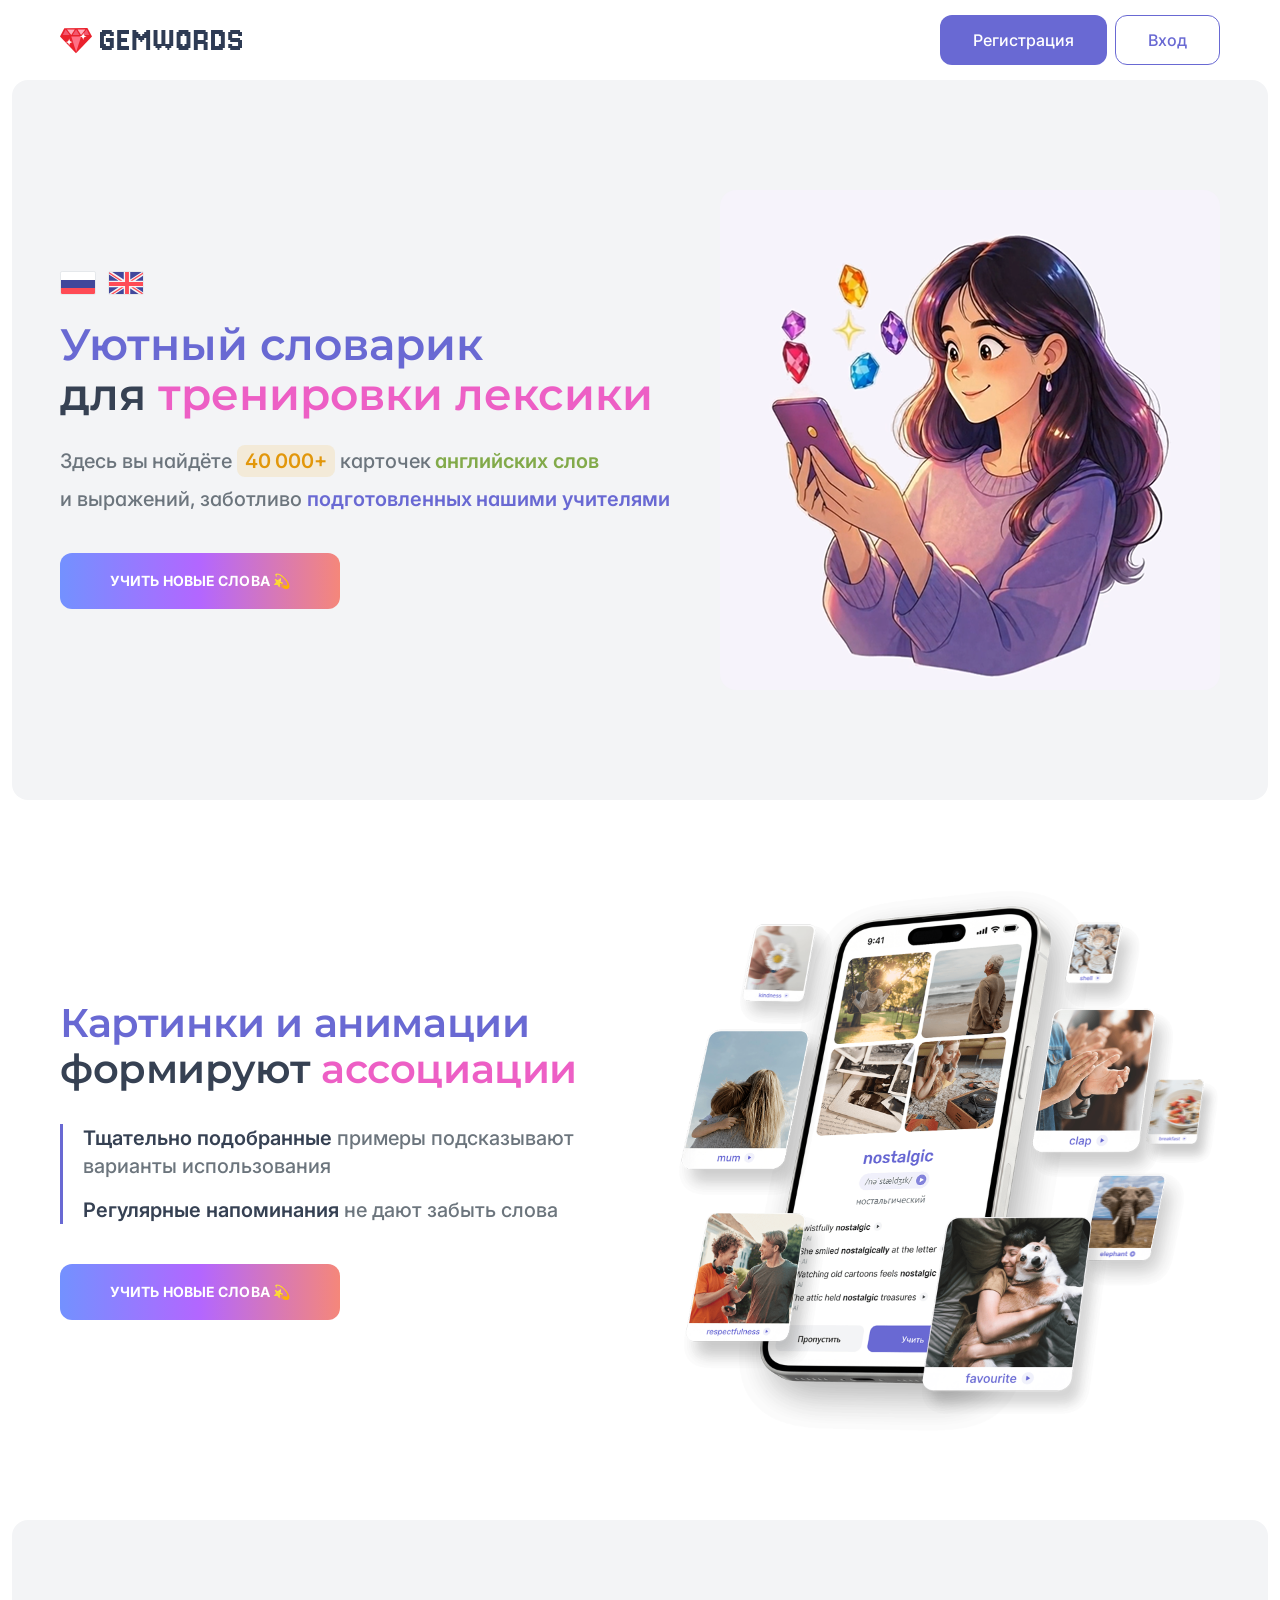
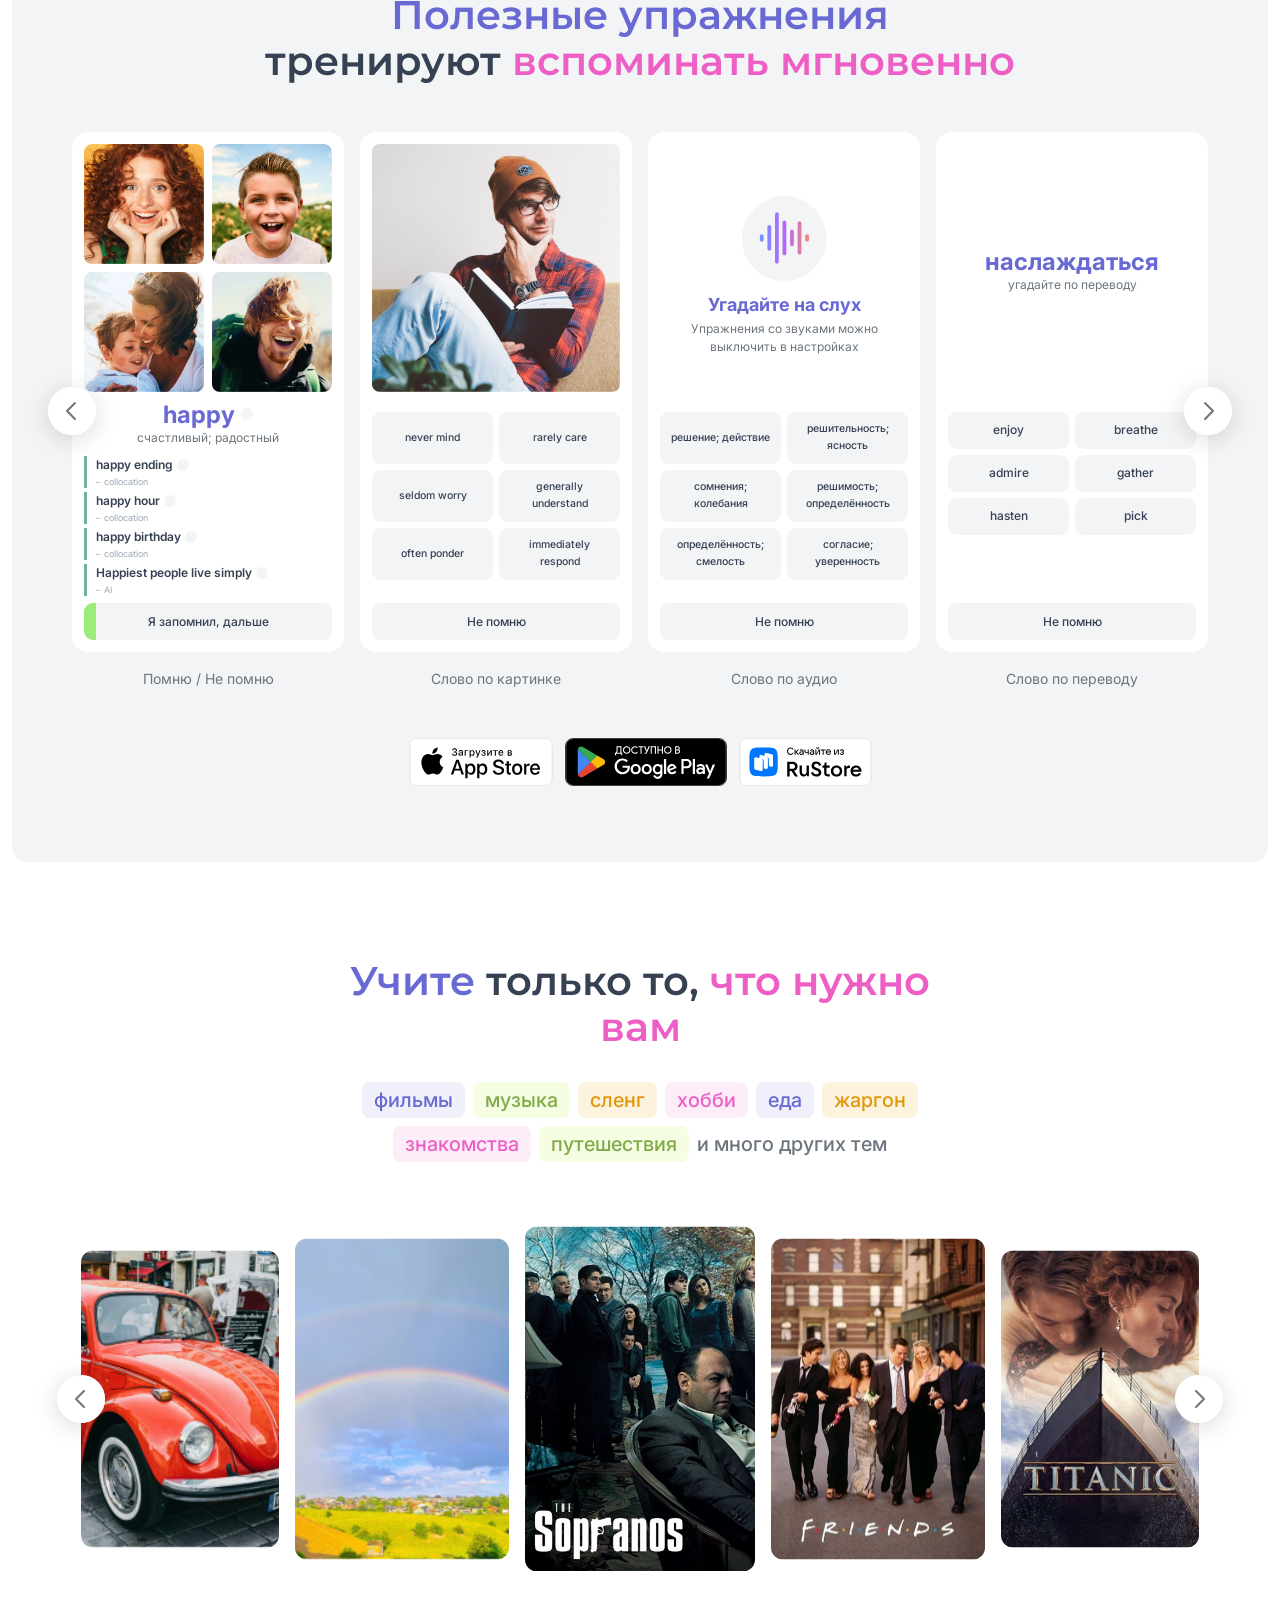
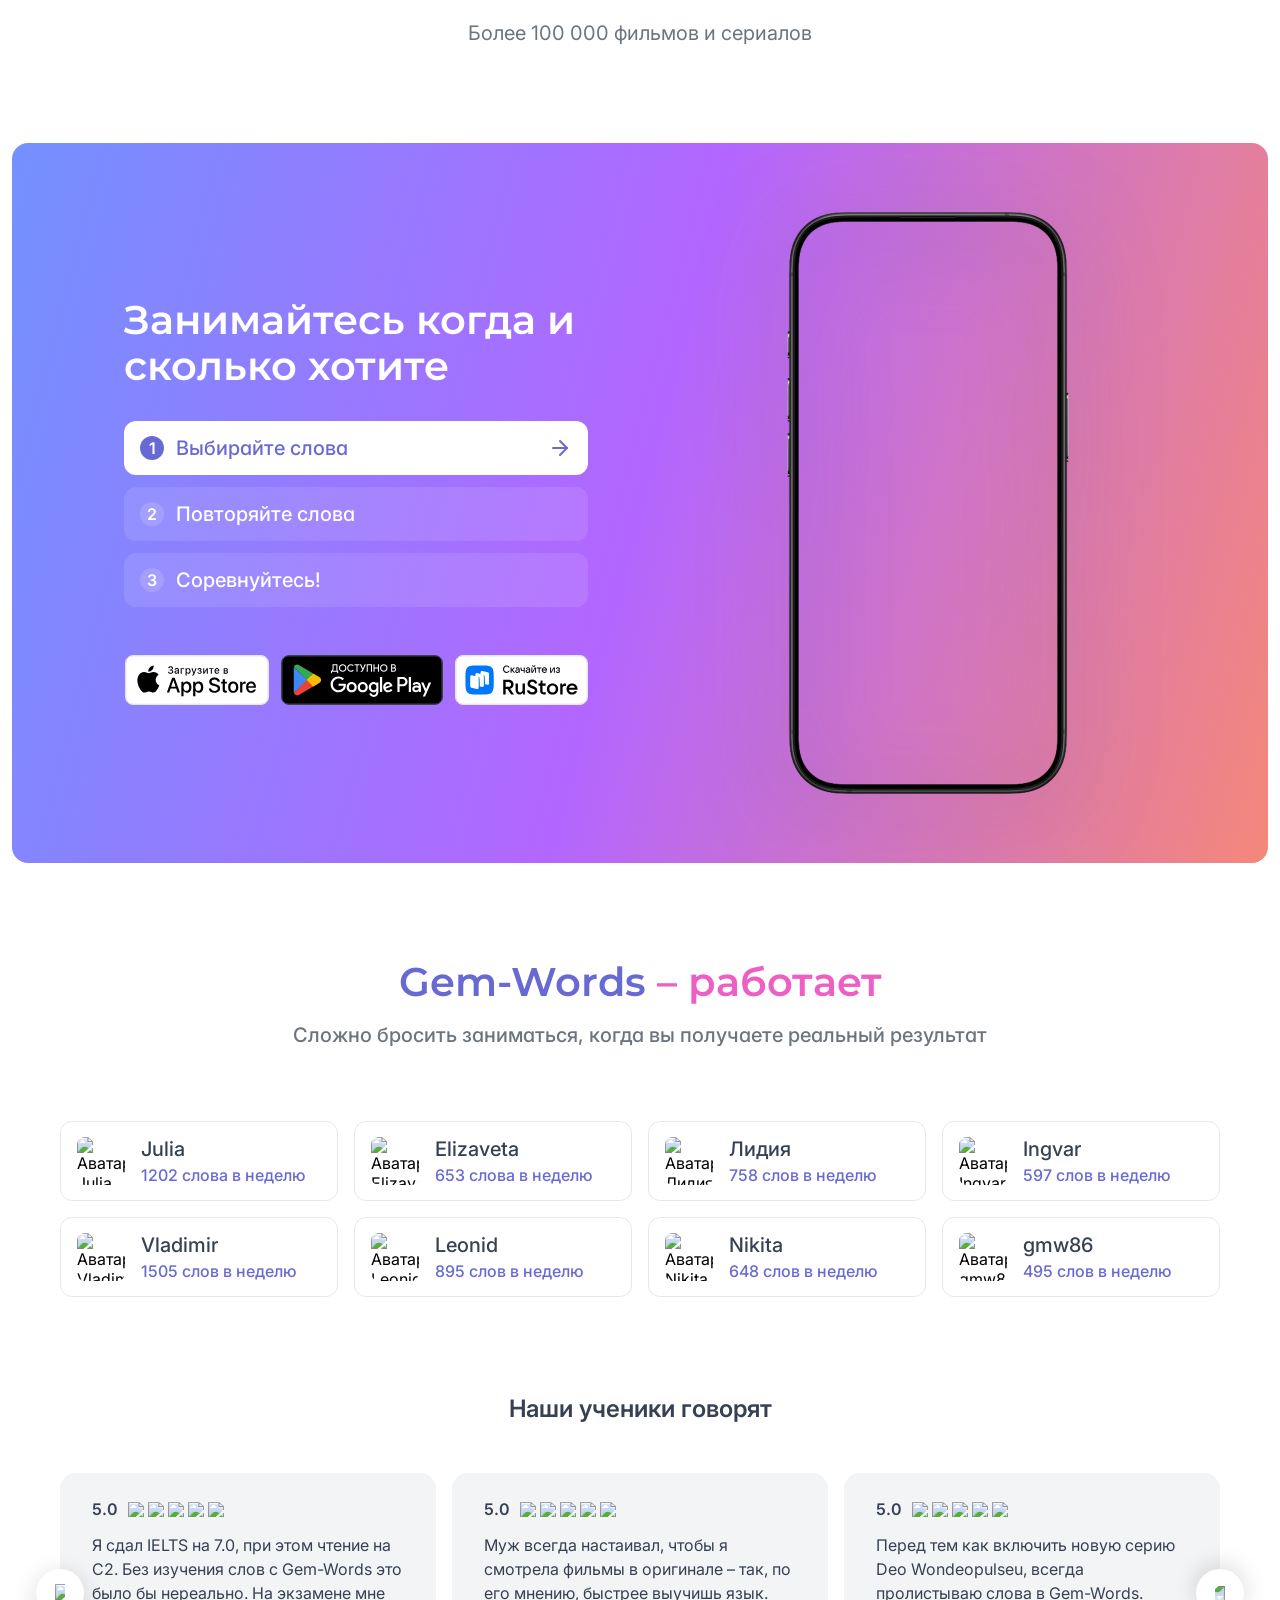
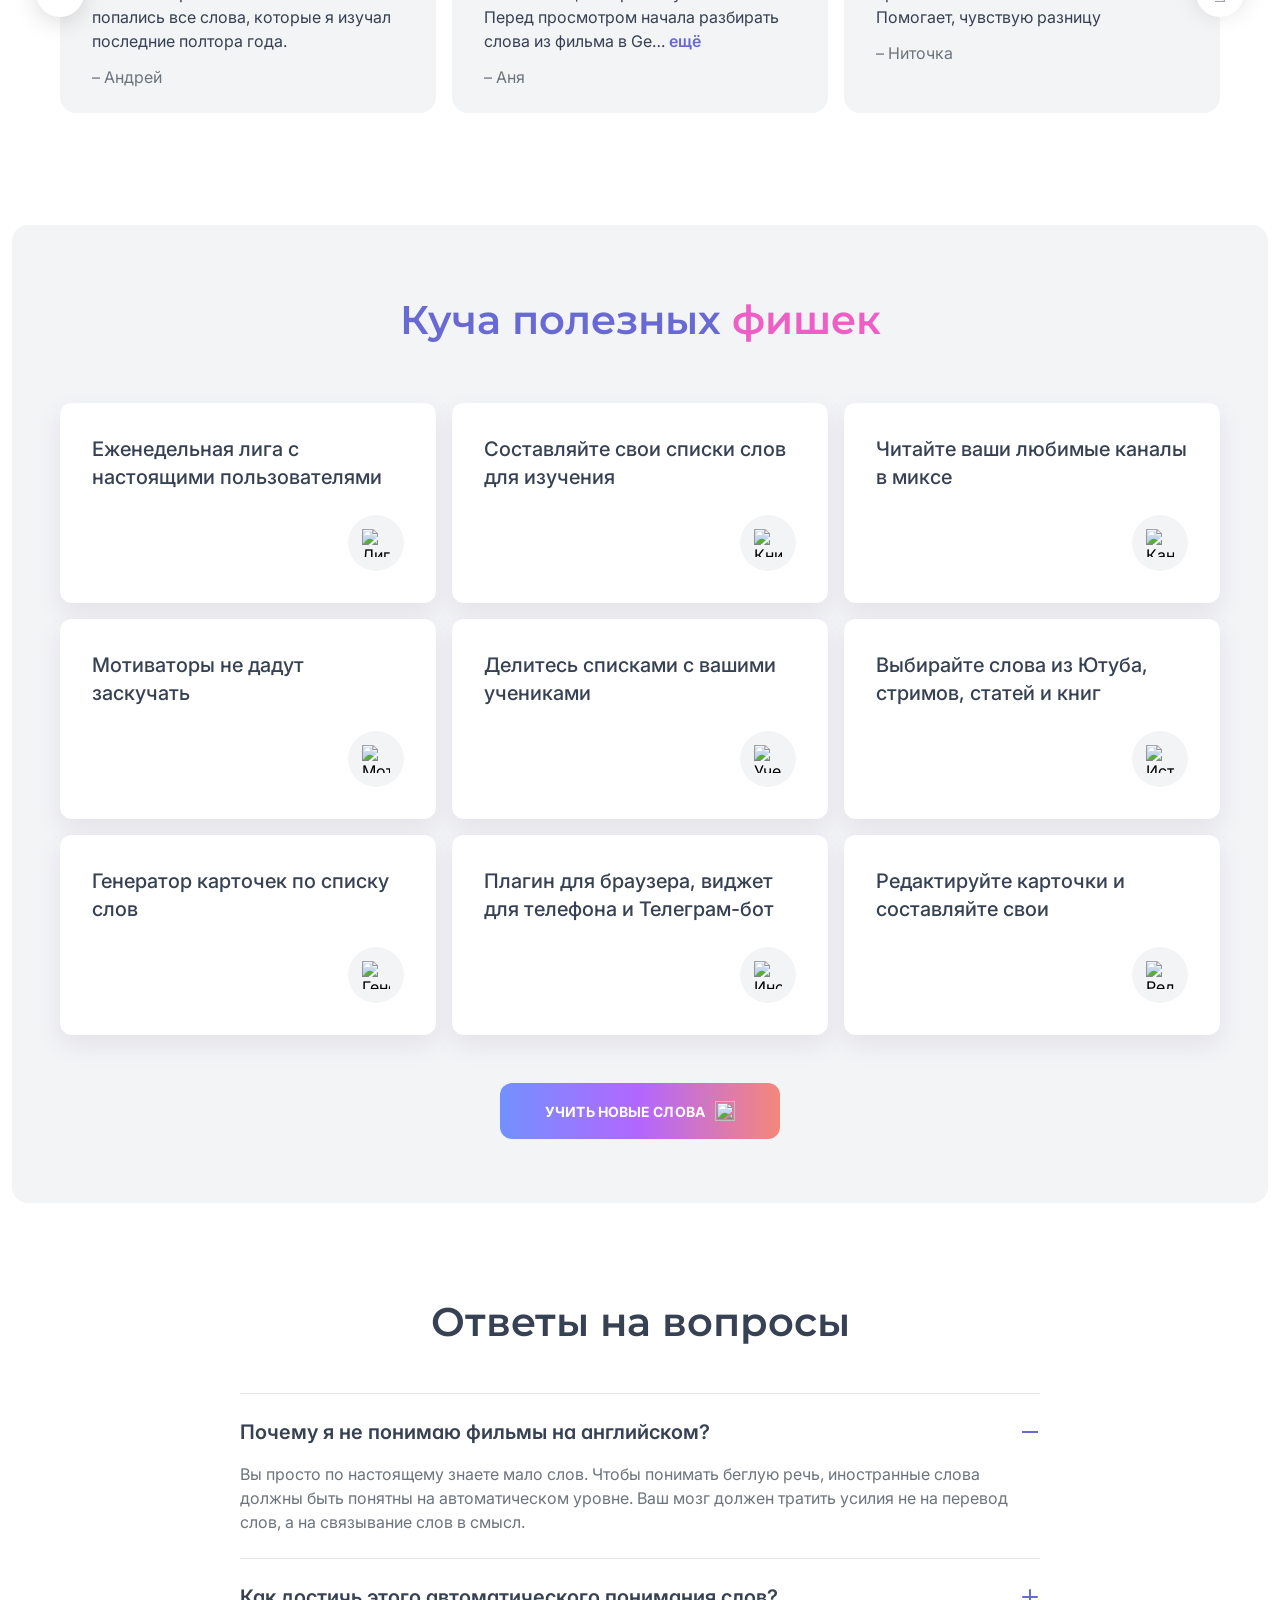
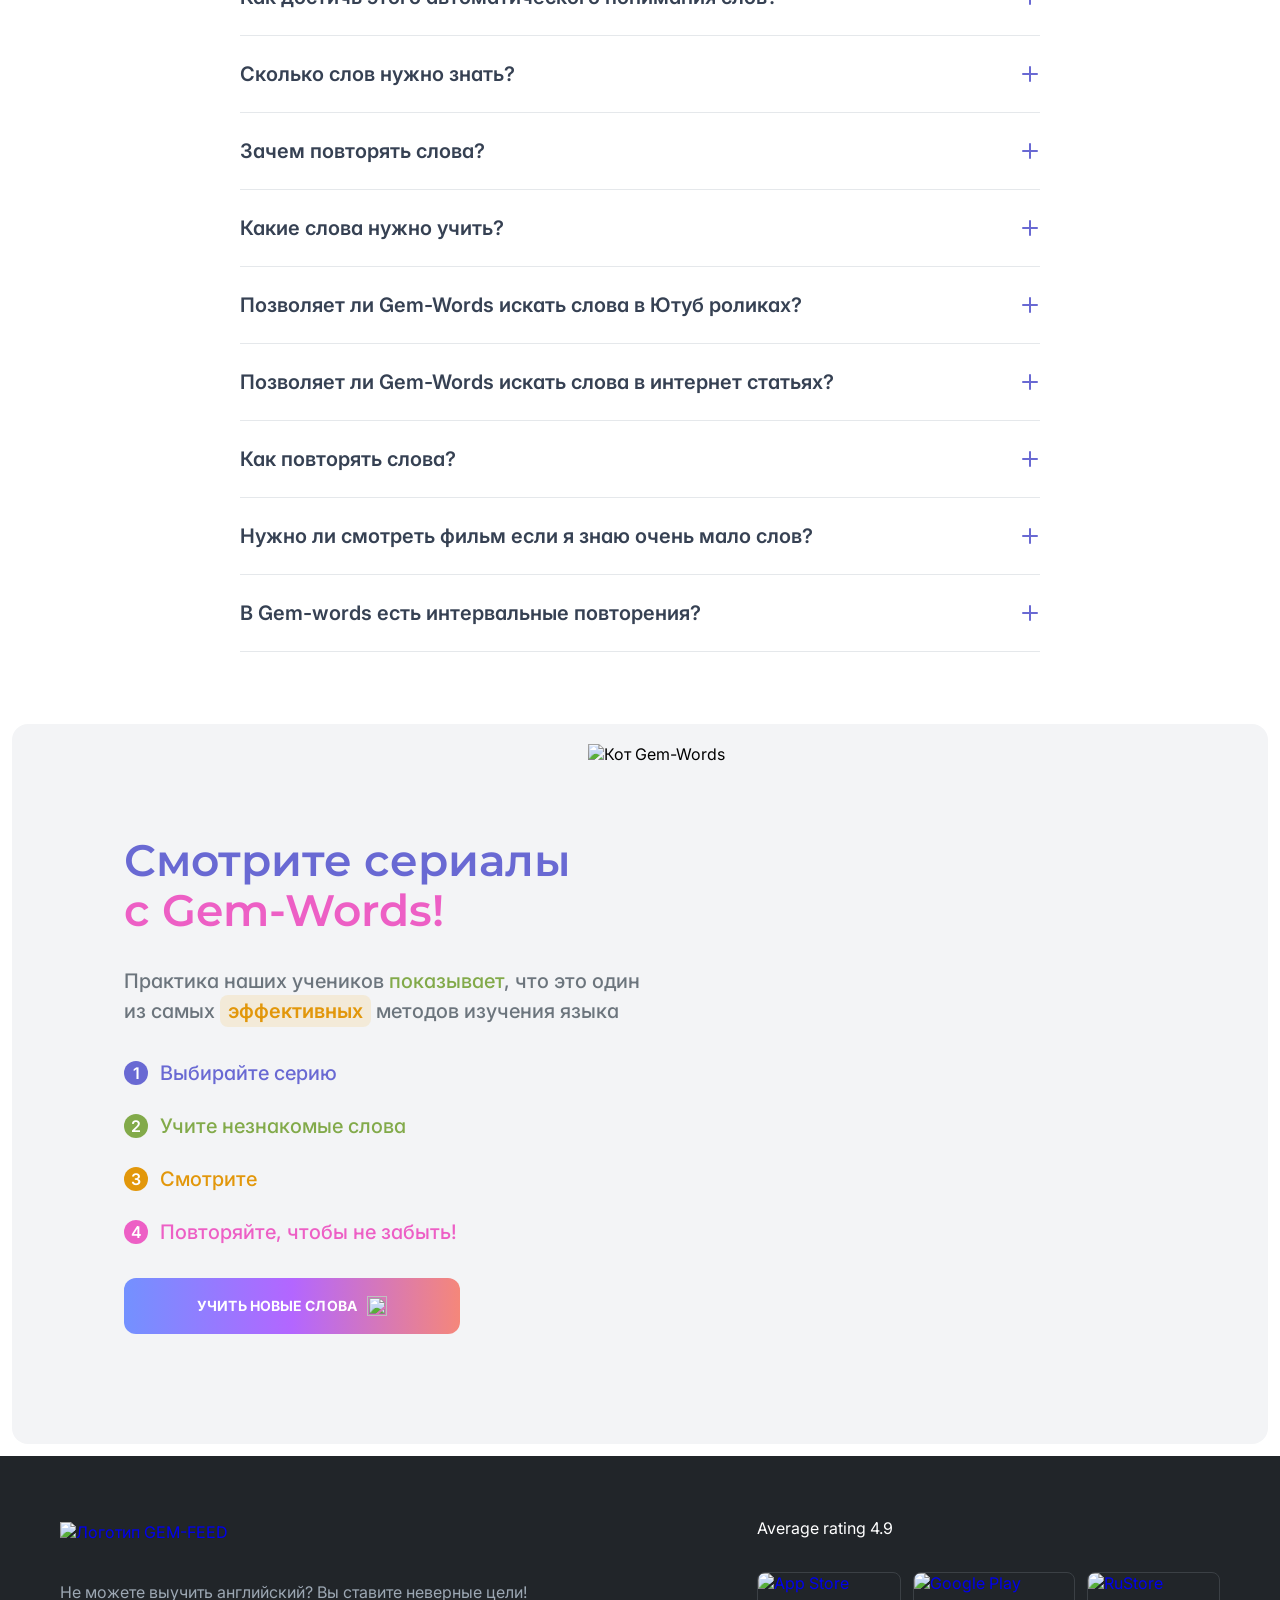
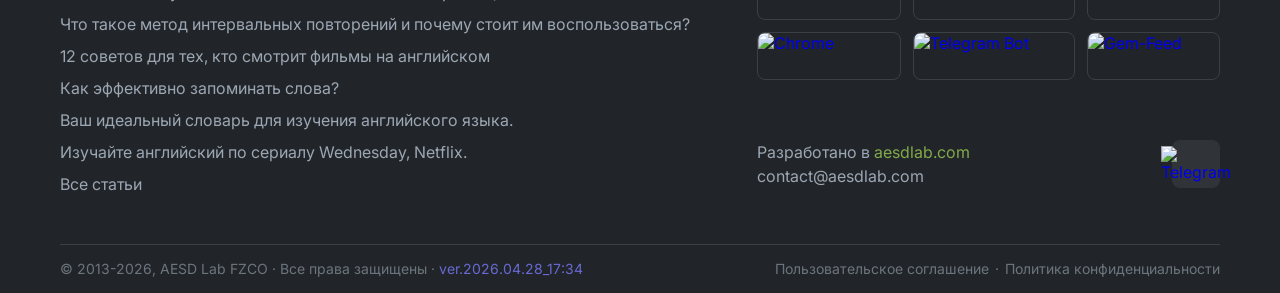
==== commit 23f09b82: "Update index.html__3" ====
--- a/index.html
+++ b/index.html
@@ -16,7 +16,7 @@
 <body>
 
     <div class="container">
-        
+
         <header class="header">
             <div class="header__container">
                 <a href="#" class="header__logo">
@@ -717,7 +717,7 @@
                 <div class="reviews__grid">
                     <article class="user-card">
                         <div class="user-card__avatar">
-                            <img class="user-card__img" src="Image/Frame_Julia.jpg" alt="Аватар Julia">
+                            <img class="user-card__img" src="./Image/Frame_Julia.jpg" alt="Аватар Julia">
                         </div>
                         <div class="user-card__info">
                             <span class="user-card__name">Julia</span>
@@ -727,7 +727,7 @@
 
                     <article class="user-card">
                         <div class="user-card__avatar">
-                            <img class="user-card__img" src="Image/Frame_Elizaveta.jpg" alt="Аватар Elizaveta">
+                            <img class="user-card__img" src="./Image/Frame_Elizaveta.jpg" alt="Аватар Elizaveta">
                         </div>
                         <div class="user-card__info">
                             <span class="user-card__name">Elizaveta</span>
@@ -737,7 +737,7 @@
 
                     <article class="user-card">
                         <div class="user-card__avatar">
-                            <img class="user-card__img" src="Image/Frame_lidiya.jpg" alt="Аватар Лидия">
+                            <img class="user-card__img" src="./Image/Frame_lidiya.jpg" alt="Аватар Лидия">
                         </div>
                         <div class="user-card__info">
                             <span class="user-card__name">Лидия</span>
@@ -747,7 +747,7 @@
 
                     <article class="user-card">
                         <div class="user-card__avatar">
-                            <img class="user-card__img" src="Image/Frame_Ingvar.jpg" alt="Аватар Ingvar">
+                            <img class="user-card__img" src="./Image/Frame_Ingvar.jpg" alt="Аватар Ingvar">
                         </div>
                         <div class="user-card__info">
                             <span class="user-card__name">Ingvar</span>
@@ -757,7 +757,7 @@
 
                     <article class="user-card">
                         <div class="user-card__avatar">
-                            <img class="user-card__img" src="Image/Frame_Vladimir.jpg" alt="Аватар Vladimir">
+                            <img class="user-card__img" src="./Image/Frame_Vladimir.jpg" alt="Аватар Vladimir">
                         </div>
                         <div class="user-card__info">
                             <span class="user-card__name">Vladimir</span>
@@ -767,7 +767,7 @@
 
                     <article class="user-card">
                         <div class="user-card__avatar">
-                            <img class="user-card__img" src="Image/Frame_Leonid.jpg" alt="Аватар Leonid">
+                            <img class="user-card__img" src="./Image/Frame_Leonid.jpg" alt="Аватар Leonid">
                         </div>
                         <div class="user-card__info">
                             <span class="user-card__name">Leonid</span>
@@ -777,7 +777,7 @@
 
                     <article class="user-card">
                         <div class="user-card__avatar">
-                            <img class="user-card__img" src="Image/Frame_Nikita.jpg" alt="Аватар Nikita">
+                            <img class="user-card__img" src="./Image/Frame_Nikita.jpg" alt="Аватар Nikita">
                         </div>
                         <div class="user-card__info">
                             <span class="user-card__name">Nikita</span>
@@ -787,7 +787,7 @@
 
                     <article class="user-card">
                         <div class="user-card__avatar">
-                            <img class="user-card__img" src="Image/Frame_gmw86.jpg" alt="Аватар gmw86">
+                            <img class="user-card__img" src="./Image/Frame_gmw86.jpg" alt="Аватар gmw86">
                         </div>
                         <div class="user-card__info">
                             <span class="user-card__name">gmw86</span>
@@ -809,15 +809,15 @@
                             <div class="testimonials__rating">
                                 <span class="testimonials__rating-value">5.0</span>
                                 <div class="testimonials__stars">
-                                    <div class="testimonials__star-wrapper"><img src="Image/Star.svg" alt="Рейтинг"
-                                            class="testimonials__star"></div>
-                                    <div class="testimonials__star-wrapper"><img src="Image/Star.svg" alt="Рейтинг"
-                                            class="testimonials__star"></div>
-                                    <div class="testimonials__star-wrapper"><img src="Image/Star.svg" alt="Рейтинг"
-                                            class="testimonials__star"></div>
-                                    <div class="testimonials__star-wrapper"><img src="Image/Star.svg" alt="Рейтинг"
-                                            class="testimonials__star"></div>
-                                    <div class="testimonials__star-wrapper"><img src="Image/Star.svg" alt="Рейтинг"
+                                    <div class="testimonials__star-wrapper"><img src="./Image/Star.svg" alt="Рейтинг"
+                                            class="testimonials__star"></div>
+                                    <div class="testimonials__star-wrapper"><img src="./Image/Star.svg" alt="Рейтинг"
+                                            class="testimonials__star"></div>
+                                    <div class="testimonials__star-wrapper"><img src="./Image/Star.svg" alt="Рейтинг"
+                                            class="testimonials__star"></div>
+                                    <div class="testimonials__star-wrapper"><img src="./Image/Star.svg" alt="Рейтинг"
+                                            class="testimonials__star"></div>
+                                    <div class="testimonials__star-wrapper"><img src="./Image/Star.svg" alt="Рейтинг"
                                             class="testimonials__star"></div>
                                 </div>
                             </div>
@@ -831,15 +831,15 @@
                             <div class="testimonials__rating">
                                 <span class="testimonials__rating-value">5.0</span>
                                 <div class="testimonials__stars">
-                                    <div class="testimonials__star-wrapper"><img src="Image/Star.svg" alt="Рейтинг"
-                                            class="testimonials__star"></div>
-                                    <div class="testimonials__star-wrapper"><img src="Image/Star.svg" alt="Рейтинг"
-                                            class="testimonials__star"></div>
-                                    <div class="testimonials__star-wrapper"><img src="Image/Star.svg" alt="Рейтинг"
-                                            class="testimonials__star"></div>
-                                    <div class="testimonials__star-wrapper"><img src="Image/Star.svg" alt="Рейтинг"
-                                            class="testimonials__star"></div>
-                                    <div class="testimonials__star-wrapper"><img src="Image/Star.svg" alt="Рейтинг"
+                                    <div class="testimonials__star-wrapper"><img src="./Image/Star.svg" alt="Рейтинг"
+                                            class="testimonials__star"></div>
+                                    <div class="testimonials__star-wrapper"><img src="./Image/Star.svg" alt="Рейтинг"
+                                            class="testimonials__star"></div>
+                                    <div class="testimonials__star-wrapper"><img src="./Image/Star.svg" alt="Рейтинг"
+                                            class="testimonials__star"></div>
+                                    <div class="testimonials__star-wrapper"><img src="./Image/Star.svg" alt="Рейтинг"
+                                            class="testimonials__star"></div>
+                                    <div class="testimonials__star-wrapper"><img src="./Image/Star.svg" alt="Рейтинг"
                                             class="testimonials__star"></div>
                                 </div>
                             </div>
@@ -853,15 +853,15 @@
                             <div class="testimonials__rating">
                                 <span class="testimonials__rating-value">5.0</span>
                                 <div class="testimonials__stars">
-                                    <div class="testimonials__star-wrapper"><img src="Image/Star.svg" alt="Рейтинг"
-                                            class="testimonials__star"></div>
-                                    <div class="testimonials__star-wrapper"><img src="Image/Star.svg" alt="Рейтинг"
-                                            class="testimonials__star"></div>
-                                    <div class="testimonials__star-wrapper"><img src="Image/Star.svg" alt="Рейтинг"
-                                            class="testimonials__star"></div>
-                                    <div class="testimonials__star-wrapper"><img src="Image/Star.svg" alt="Рейтинг"
-                                            class="testimonials__star"></div>
-                                    <div class="testimonials__star-wrapper"><img src="Image/Star.svg" alt="Рейтинг"
+                                    <div class="testimonials__star-wrapper"><img src="./Image/Star.svg" alt="Рейтинг"
+                                            class="testimonials__star"></div>
+                                    <div class="testimonials__star-wrapper"><img src="./Image/Star.svg" alt="Рейтинг"
+                                            class="testimonials__star"></div>
+                                    <div class="testimonials__star-wrapper"><img src="./Image/Star.svg" alt="Рейтинг"
+                                            class="testimonials__star"></div>
+                                    <div class="testimonials__star-wrapper"><img src="./Image/Star.svg" alt="Рейтинг"
+                                            class="testimonials__star"></div>
+                                    <div class="testimonials__star-wrapper"><img src="./Image/Star.svg" alt="Рейтинг"
                                             class="testimonials__star"></div>
                                 </div>
                             </div>
@@ -873,12 +873,12 @@
 
                     <button class="testimonials__nav-btn testimonials__nav-btn--prev" type="button"
                         aria-label="Предыдущий отзыв">
-                        <img src="Image/Arrow.svg" alt="Назад">
+                        <img src="./Image/Arrow.svg" alt="Назад">
                     </button>
 
                     <button class="testimonials__nav-btn testimonials__nav-btn--next" type="button"
                         aria-label="Следующий отзыв">
-                        <img src="Image/Arrow.svg" alt="Вперед">
+                        <img src="./Image/Arrow.svg" alt="Вперед">
                     </button>
                 </div>
             </div>
@@ -894,63 +894,63 @@
                 <div class="card">
                     <p class="card__text">Еженедельная лига с настоящими пользователями</p>
                     <div class="card__icon">
-                        <img class="card__emoji" src="Image/cup_icon.png" alt="Лига">
+                        <img class="card__emoji" src="./Image/cup_icon.png" alt="Лига">
                     </div>
                 </div>
 
                 <div class="card">
                     <p class="card__text">Составляйте свои списки слов для изучения</p>
                     <div class="card__icon">
-                        <img class="card__emoji" src="Image/book_icon.png" alt="Книга">
+                        <img class="card__emoji" src="./Image/book_icon.png" alt="Книга">
                     </div>
                 </div>
 
                 <div class="card">
                     <p class="card__text">Читайте ваши любимые каналы в миксе</p>
                     <div class="card__icon">
-                        <img class="card__emoji" src="Image/message_icon.png" alt="Каналы">
+                        <img class="card__emoji" src="./Image/message_icon.png" alt="Каналы">
                     </div>
                 </div>
 
                 <div class="card">
                     <p class="card__text">Мотиваторы не дадут заскучать</p>
                     <div class="card__icon">
-                        <img class="card__emoji" src="Image/petard_icon.png" alt="Мотивация">
+                        <img class="card__emoji" src="./Image/petard_icon.png" alt="Мотивация">
                     </div>
                 </div>
 
                 <div class="card">
                     <p class="card__text">Делитесь списками с вашими учениками</p>
                     <div class="card__icon">
-                        <img class="card__emoji" src="Image/student_icon.png" alt="Ученики">
+                        <img class="card__emoji" src="./Image/student_icon.png" alt="Ученики">
                     </div>
                 </div>
 
                 <div class="card">
                     <p class="card__text">Выбирайте слова из Ютуба, стримов, статей и книг</p>
                     <div class="card__icon">
-                        <img class="card__emoji" src="Image/folder_icon.png" alt="Источники">
+                        <img class="card__emoji" src="./Image/folder_icon.png" alt="Источники">
                     </div>
                 </div>
 
                 <div class="card">
                     <p class="card__text">Генератор карточек по списку слов</p>
                     <div class="card__icon">
-                        <img class="card__emoji" src="Image/video_icon.png" alt="Генератор">
+                        <img class="card__emoji" src="./Image/video_icon.png" alt="Генератор">
                     </div>
                 </div>
 
                 <div class="card">
                     <p class="card__text">Плагин для браузера, виджет для телефона и Телеграм-бот</p>
                     <div class="card__icon">
-                        <img class="card__emoji" src="Image/setting_icon.png" alt="Инструменты">
+                        <img class="card__emoji" src="./Image/setting_icon.png" alt="Инструменты">
                     </div>
                 </div>
 
                 <div class="card">
                     <p class="card__text">Редактируйте карточки и составляйте свои</p>
                     <div class="card__icon">
-                        <img class="card__emoji" src="Image/pencil_icon.png" alt="Редактор">
+                        <img class="card__emoji" src="./Image/pencil_icon.png" alt="Редактор">
                     </div>
                 </div>
 
@@ -958,7 +958,7 @@
 
             <a href="#" class="features__button">
                 учить новые слова
-                <img class="features__button-icon" src="Image/Label.png" alt="">
+                <img class="features__button-icon" src="./Image/Label.png" alt="">
             </a>
         </section>
 
@@ -1091,7 +1091,7 @@
                     </li>
 
                     <li class="start-learn__divider" aria-hidden="true">
-                        <img class="start-learn__divider-image" src="Image/Union.svg" alt="">
+                        <img class="start-learn__divider-image" src="./Image/Union.svg" alt="">
                     </li>
 
                     <li class="start-learn__step start-learn__step--green">
@@ -1102,7 +1102,7 @@
                     </li>
 
                     <li class="start-learn__divider" aria-hidden="true">
-                        <img class="start-learn__divider-image" src="Image/Union.svg" alt="">
+                        <img class="start-learn__divider-image" src="./Image/Union.svg" alt="">
                     </li>
 
                     <li class="start-learn__step start-learn__step--orange">
@@ -1113,7 +1113,7 @@
                     </li>
 
                     <li class="start-learn__divider" aria-hidden="true">
-                        <img class="start-learn__divider-image" src="Image/Union.svg" alt="">
+                        <img class="start-learn__divider-image" src="./Image/Union.svg" alt="">
                     </li>
 
                     <li class="start-learn__step start-learn__step--pink">
@@ -1126,12 +1126,12 @@
 
                 <a href="#" class="start-learn__button">
                     учить новые слова
-                    <img class="start-learn__button-icon" src="Image/Label.png" alt="">
+                    <img class="start-learn__button-icon" src="./Image/Label.png" alt="">
                 </a>
             </div>
 
             <div class="start-learn__image-wrapper">
-                <img class="start-learn__image" src="Image/cat.png" alt="Кот Gem-Words">
+                <img class="start-learn__image" src="./Image/cat.png" alt="Кот Gem-Words">
             </div>
         </section>
 
@@ -1144,7 +1144,7 @@
                 <div class="footer__col footer__col--left">
 
                     <a href="#" class="footer__logo" aria-label="На главную">
-                        <img src="Image/logo.svg" alt="Логотип GEM-FEED">
+                        <img src="./Image/logo.svg" alt="Логотип GEM-FEED">
                     </a>
 
                     <ul class="footer__articles">
@@ -1183,15 +1183,15 @@
                     <div class="footer__rating">
                         <span class="footer__rating-text">Average rating 4.9</span>
                         <div class="footer__rating-stars" aria-label="Рейтинг">
-                            <div class="footer__rating-stars-wrapper"><img src="Image/Star.svg" alt=""
+                            <div class="footer__rating-stars-wrapper"><img src="./Image/Star.svg" alt=""
                                     class="testimonials__star"></div>
-                            <div class="footer__rating-stars-wrapper"><img src="Image/Star.svg" alt=""
+                            <div class="footer__rating-stars-wrapper"><img src="./Image/Star.svg" alt=""
                                     class="testimonials__star"></div>
-                            <div class="footer__rating-stars-wrapper"><img src="Image/Star.svg" alt=""
+                            <div class="footer__rating-stars-wrapper"><img src="./Image/Star.svg" alt=""
                                     class="testimonials__star"></div>
-                            <div class="footer__rating-stars-wrapper"><img src="Image/Star.svg" alt=""
+                            <div class="footer__rating-stars-wrapper"><img src="./Image/Star.svg" alt=""
                                     class="testimonials__star"></div>
-                            <div class="footer__rating-stars-wrapper"><img src="Image/Star.svg" alt=""
+                            <div class="footer__rating-stars-wrapper"><img src="./Image/Star.svg" alt=""
                                     class="testimonials__star"></div>
                         </div>
                     </div>
@@ -1201,26 +1201,26 @@
                         <div class="footer__badges-row">
                             <a href="#" class="footer__badge footer__badge--appstore"
                                 aria-label="Загрузить в App Store">
-                                <img src="Image/App_Store_Badge.svg" alt="App Store" class="footer__badge-img">
+                                <img src="./Image/App_Store_Badge.svg" alt="App Store" class="footer__badge-img">
                             </a>
                             <a href="#" class="footer__badge footer__badge--googleplay"
                                 aria-label="Доступно в Google Play">
-                                <img src="Image/GooglePlay_Badge.svg" alt="Google Play" class="footer__badge-img">
+                                <img src="./Image/GooglePlay_Badge.svg" alt="Google Play" class="footer__badge-img">
                             </a>
                             <a href="#" class="footer__badge footer__badge--rustore" aria-label="Доступно в RuStore">
-                                <img src="Image/RuStore_Badge.svg" alt="RuStore" class="footer__badge-img">
+                                <img src="./Image/RuStore_Badge.svg" alt="RuStore" class="footer__badge-img">
                             </a>
                         </div>
 
                         <div class="footer__badges-row">
                             <a href="#" class="footer__badge footer__badge--chrome" aria-label="Доступно в Chrome">
-                                <img src="Image/Chrome_Badge.svg" alt="Chrome" class="footer__badge-img">
+                                <img src="./Image/Chrome_Badge.svg" alt="Chrome" class="footer__badge-img">
                             </a>
                             <a href="#" class="footer__badge footer__badge--telegram" aria-label="Доступно в Telegram">
-                                <img src="Image/TG_Badge.svg" alt="Telegram Bot" class="footer__badge-img">
+                                <img src="./Image/TG_Badge.svg" alt="Telegram Bot" class="footer__badge-img">
                             </a>
                             <a href="#" class="footer__badge footer__badge--gemfeed" aria-label="Gem-Feed Telegram App">
-                                <img src="Image/GM_Badge.svg" alt="Gem-Feed" class="footer__badge-img">
+                                <img src="./Image/GM_Badge.svg" alt="Gem-Feed" class="footer__badge-img">
                             </a>
                         </div>
 
@@ -1234,7 +1234,7 @@
                                     class="footer__dev-link">contact@aesdlab.com</a></span>
                         </div>
                         <a href="#" class="footer__dev-tg" aria-label="Наш Telegram">
-                            <img src="Image/Tg_btn.svg" alt="Telegram">
+                            <img src="./Image/Tg_btn.svg" alt="Telegram">
                         </a>
                     </div>
 
--- a/style.css
+++ b/style.css
@@ -6,7 +6,6 @@
 
 body {
     font-family: 'Inter', -apple-system, BlinkMacSystemFont, 'Segoe UI', Roboto, sans-serif;
-    word-spacing: -0.5px;
 }
 
 input,
@@ -14,6 +13,42 @@
 textarea,
 select {
     font-family: inherit;
+}
+
+/* ===== БЛОК: общее ===== */
+
+.container {
+  width: 1280px;
+  margin: 0 auto;
+  background-color: #ffffff;
+  padding: 0;
+}
+
+.text-pink {
+  color: #ED5FC5;
+}
+
+.text-violet {
+  color: #6969D3;
+}
+
+.text-violet-link {
+  color: #6969D3;
+}
+
+.text-violet-more {
+  color: #6969D3;
+  font-weight: 500;
+}
+
+.text-green {
+  color: #82AA4A;
+  font-weight: 600;
+}
+
+.text-link {
+  text-decoration: none;
+  color: #82AA4A;
 }
 
 .header {
@@ -89,53 +124,7 @@
     border-color: #6d6df2;
 }
 
-@media (max-width: 768px) {
-    .header__container {
-        padding: 0 20px;
-    }
-
-    .header__logo {
-        width: auto;
-    }
-
-    .header__logo-text {
-        width: auto;
-        font-size: 18px;
-    }
-
-    .header__actions {
-        gap: 6px;
-    }
-
-    .header__btn--primary {
-        width: auto;
-        padding: 12px 24px;
-        font-size: 14px;
-    }
-
-    .header__btn--secondary {
-        width: auto;
-        padding: 12px 20px;
-        font-size: 14px;
-    }
-}
-
-@media (max-width: 480px) {
-    .header {
-        height: 70px;
-    }
-
-    .header__actions {
-        gap: 4px;
-    }
-
-    .header__btn--primary,
-    .header__btn--secondary {
-        padding: 10px 16px;
-        height: 40px;
-        font-size: 14px;
-    }
-}
+
 
 
 
@@ -222,6 +211,7 @@
     display: flex;
     flex-direction: column;
     gap: 8px;
+    word-spacing: -0.5px;
 }
 
 .hero__line {
@@ -267,8 +257,6 @@
 }
 
 .hero__btn:hover {
-    transform: translateY(-2px);
-    box-shadow: 0 4px 12px rgba(179, 102, 255, 0.3);
 }
 
 .hero__btn:active {
@@ -300,64 +288,7 @@
 }
 
 
-@media (max-width: 1200px) {
-    .hero {
-        padding: 40px 32px;
-        min-height: auto;
-        flex-direction: column;
-        gap: 40px;
-    }
-
-    .hero__content {
-        width: 100%;
-    }
-
-    .hero__image {
-        position: relative;
-        right: auto;
-        top: auto;
-        transform: none;
-        width: 100%;
-        max-width: 500px;
-        height: auto;
-        aspect-ratio: 1;
-    }
-
-    .hero__line,
-    .hero__line-full,
-    .hero__title {
-        width: 100%;
-    }
-
-    .hero__line {
-        flex-wrap: wrap;
-        height: auto;
-        gap: 8px;
-    }
-
-    .hero__text {
-        white-space: normal;
-    }
-}
-
-@media (max-width: 768px) {
-    .hero__title {
-        font-size: 32px;
-        line-height: 40px;
-    }
-
-    .hero__text,
-    .hero__highlight-text,
-    .hero__line-full {
-        font-size: 18px;
-        line-height: 24px;
-    }
-
-    .hero__btn {
-        width: 100%;
-        max-width: 280px;
-    }
-}
+
 
 
 
@@ -556,116 +487,6 @@
 
 
 
-/* Tablet */
-@media (max-width: 1200px) {
-    .benefits__inner {
-        padding: 0 40px;
-        gap: 40px;
-    }
-
-    .benefits__content {
-        flex: 0 0 480px;
-        max-width: 480px;
-    }
-
-    .benefits__title {
-        font-size: 36px;
-    }
-
-    .benefits__visual {
-        flex: 0 0 480px;
-        height: 490px;
-        transform: scale(0.9);
-        transform-origin: left center;
-    }
-}
-
-/* Mobile landscape */
-@media (max-width: 960px) {
-    .benefits {
-        padding: 60px 0;
-    }
-
-    .benefits__inner {
-        flex-direction: column;
-        padding: 0 24px;
-        gap: 40px;
-        min-height: auto;
-    }
-
-    .benefits__content {
-        flex: 1 1 auto;
-        max-width: 100%;
-        width: 100%;
-    }
-
-    .benefits__visual {
-        flex: 1 1 auto;
-        width: 100%;
-        max-width: 544px;
-        height: 500px;
-        margin: 0 auto;
-    }
-}
-
-/* Mobile portrait */
-@media (max-width: 600px) {
-    .benefits {
-        padding: 40px 0;
-    }
-
-    .benefits__inner {
-        padding: 0 20px;
-    }
-
-    .benefits__content {
-        gap: 24px;
-    }
-
-    .benefits__title {
-        font-size: 28px;
-        line-height: 1.2;
-    }
-
-    .benefits__list {
-        padding-left: 16px;
-        gap: 12px;
-    }
-
-    .benefits__item {
-        font-size: 16px;
-    }
-
-    .benefits__btn {
-        min-width: 100%;
-        width: 100%;
-    }
-
-    .benefits__visual {
-        height: 420px;
-        transform: scale(0.75);
-        transform-origin: center top;
-    }
-}
-
-@media (max-width: 420px) {
-    .benefits__title {
-        font-size: 24px;
-    }
-
-    .benefits__item {
-        font-size: 14px;
-    }
-
-    .benefits__visual {
-        height: 380px;
-        transform: scale(0.65);
-    }
-}
-
-
-
-
 /* ======================= EXERCISES ======================= */
 
 
@@ -1103,73 +924,30 @@
     align-items: center;
     justify-content: center;
     gap: 12px;
-    flex-wrap: wrap;
 }
 
 .exercises__badges img {
-    display: block;
     border-radius: 8px;
-    outline-offset: -1px;
-}
-
-.border-white {
-    outline: 1px solid #E5E8EB;
-}
-
-.border-gray {
-    outline: 1px solid #3B4045;
-}
-
-
-
-@media (max-width: 1024px) {
-    .exercises__card {
-        flex: 0 0 calc((100% - 32px) / 3);
-    }
-}
-
-@media (max-width: 768px) {
-    .exercises {
-        padding: 48px 16px;
-    }
-
-    .exercises__title {
-        font-size: 28px;
-        line-height: 34px;
-    }
-
-    .exercises__card {
-        flex: 0 0 calc((100% - 16px) / 2);
-    }
-
-    .exercises__nav--prev {
-        left: -20px;
-    }
-
-    .exercises__nav--next {
-        right: -20px;
-    }
-
-    .exercises__nav {
-        width: 40px;
-        height: 40px;
-    }
-}
-
-@media (max-width: 480px) {
-    .exercises__card {
-        flex: 0 0 100%;
-    }
-
-    .exercises__title {
-        font-size: 22px;
-        line-height: 28px;
-    }
-
-    .exercises__nav {
-        display: none;
-    }
-}
+    height: 48px;
+    object-fit: cover;
+}
+
+.badges-appstore {
+    border: 1px solid #E5E8EB;
+    width: 144px;
+}
+
+.badges-google {
+    border: 1px solid #3B4045;
+    width: 162px;
+}
+
+.badges-rustore {
+    border: 1px solid #E5E8EB;
+    width: 133px;
+}
+
+
 
 
 
@@ -1543,14 +1321,13 @@
     align-items: center;
     justify-content: center;
     gap: 12px;
-    flex-wrap: wrap;
     width: 100%;
 }
 
 .promo__badges img {
-    display: block;
     border-radius: 8px;
-    outline-offset: -1px;
+    box-sizing: border-box;
+    object-fit: cover;
 }
 
 .promo__mockup {
@@ -1618,40 +1395,986 @@
 }
 
 
-@media (max-width: 1100px) {
-    .promo__container {
-        padding: 40px;
-    }
-
-    .promo__mockup {
-        margin-right: 0;
-    }
-}
-
-@media (max-width: 860px) {
-    .promo__container {
-        flex-direction: column-reverse;
-        gap: 40px;
-        padding: 40px 20px;
-        min-height: auto;
-    }
-
-    .promo__content {
-        max-width: 100%;
-    }
-
-    .promo__title {
-        font-size: 32px;
-        line-height: 38px;
-        text-align: center;
-        align-self: center;
-    }
-
-    .promo__badges {
-        justify-content: center;
-    }
-
-    .promo__mockup {
-        height: 500px;
-    }
-}+
+
+/*================================= REVIEWS =================================*/
+
+
+
+.reviews {
+  display: flex;
+  flex-direction: column;
+  align-items: center;
+  width: 100%;
+  padding: 96px 60px 0 60px;
+  margin-bottom: 96px;
+}
+
+.reviews__container {
+  display: flex;
+  flex-direction: column;
+  align-items: center;
+  width: 100%;
+}
+
+.reviews__header {
+  display: flex;
+  flex-direction: column;
+  align-items: center;
+  gap: 16px;
+  max-width: 700px;
+  width: 100%;
+  margin-bottom: 72px;
+}
+
+.reviews__title {
+  font-family: 'Montserrat', sans-serif;
+  font-style: normal;
+  font-weight: 600;
+  font-size: 40px;
+  line-height: 46px;
+  text-align: center;
+  font-feature-settings: 'salt' on, 'liga' off;
+  color: #6969D3;
+  margin: 0;
+}
+
+.reviews__title-accent {
+  color: #E0538D;
+}
+
+.reviews__subtitle {
+  font-family: 'Inter', sans-serif;
+  font-style: normal;
+  font-weight: 500;
+  font-size: 20px;
+  line-height: 28px;
+  text-align: center;
+  font-feature-settings: 'salt' on, 'liga' off;
+  color: #6C757D;
+  margin: 0;
+}
+
+.reviews__grid {
+  display: grid;
+  grid-template-columns: repeat(4, 1fr);
+  gap: 16px;
+  max-width: 1160px;
+  width: 100%;
+}
+
+.user-card {
+  display: flex;
+  flex-direction: row;
+  align-items: center;
+  padding: 14px 16px;
+  gap: 16px;
+  width: 100%;
+  max-width: 278px;
+  height: 80px;
+  border: 1px solid #E5E8EB;
+  border-radius: 12px;
+  background: #FFFFFF;
+}
+
+.user-card__avatar {
+  width: 48px;
+  height: 48px;
+  border-radius: 8px;
+  flex-shrink: 0;
+  overflow: hidden;
+}
+
+.user-card__img {
+  display: block;
+  width: 100%;
+  height: 100%;
+  object-fit: cover;
+}
+
+.user-card__info {
+  display: flex;
+  flex-direction: column;
+  align-items: flex-start;
+  height: 52px;
+  flex-grow: 1;
+  overflow: hidden;
+}
+
+.user-card__name {
+  align-self: stretch;
+  height: 28px;
+  font-family: 'Inter', sans-serif;
+  font-style: normal;
+  font-weight: 500;
+  font-size: 20px;
+  line-height: 28px;
+  color: #364153;
+  white-space: nowrap;
+  overflow: hidden;
+  text-overflow: ellipsis;
+}
+
+.user-card__stat {
+  height: 24px;
+  font-family: 'Inter', sans-serif;
+  font-style: normal;
+  font-weight: 500;
+  font-size: 16px;
+  line-height: 24px;
+  color: #6969D3;
+}
+
+.testimonials {
+  display: flex;
+  flex-direction: column;
+  align-items: center;
+  width: 100%;
+  padding: 0 60px 112px 60px;
+}
+
+.testimonials__container {
+  display: flex;
+  flex-direction: column;
+  align-items: center;
+  width: 100%;
+}
+
+.testimonials__title {
+  font-family: 'Inter', sans-serif;
+  font-style: normal;
+  font-weight: 600;
+  font-size: 24px;
+  line-height: 32px;
+  text-align: center;
+  color: #364153;
+  margin: 0 0 48px 0;
+}
+
+.testimonials__slider {
+  position: relative;
+  max-width: 1232px;
+  width: 100%;
+  display: flex;
+  align-items: center;
+  justify-content: center;
+}
+
+.testimonials__slides {
+  display: flex;
+  flex-direction: row;
+  align-items: center;
+  gap: 16px;
+  max-width: 1160px;
+  width: 100%;
+  overflow: hidden;
+}
+
+.testimonials__slide {
+  display: flex;
+  flex-direction: column;
+  align-items: flex-start;
+  padding: 24px 32px;
+  gap: 12px;
+  width: 100%;
+  max-width: 376px;
+  height: 240px;
+  background: #F3F4F6;
+  border-radius: 16px;
+  flex-shrink: 0;
+  will-change: transform;
+}
+
+.testimonials__rating {
+  display: flex;
+  flex-direction: row;
+  align-items: center;
+  gap: 8px;
+  height: 24px;
+  width: 133px;
+}
+
+.testimonials__rating-value {
+  font-family: 'Inter', sans-serif;
+  font-style: normal;
+  font-weight: 600;
+  font-size: 16px;
+  line-height: 24px;
+  color: #364153;
+}
+
+.testimonials__stars {
+  display: flex;
+  flex-direction: row;
+  align-items: center;
+}
+
+.testimonials__star-wrapper {
+  width: 20px;
+  height: 20px;
+  display: flex;
+  justify-content: center;
+  align-items: center;
+  flex-shrink: 0;
+}
+
+.testimonials__star {
+  width: 16px;
+  height: 15px;
+  display: block;
+}
+
+.testimonials__text {
+  align-self: stretch;
+  width: 100%;
+  height: 120px;
+  font-family: 'Inter', sans-serif;
+  font-style: normal;
+  font-weight: 400;
+  font-size: 16px;
+  line-height: 24px;
+  color: #364153;
+  display: -webkit-box;
+  margin: 0;
+}
+
+.testimonials__slide--short .testimonials__text {
+  height: 96px;
+}
+
+.testimonials__more {
+  color: #6969D3;
+  font-weight: 600;
+  cursor: pointer;
+}
+
+.testimonials__author {
+  align-self: stretch;
+  width: 100%;
+  height: 24px;
+  font-family: 'Inter', sans-serif;
+  font-style: normal;
+  font-weight: 400;
+  font-size: 16px;
+  line-height: 24px;
+  color: #6C757D;
+}
+
+.testimonials__nav-btn {
+  position: absolute;
+  width: 48px;
+  height: 48px;
+  top: calc(50% - 48px / 2);
+  background: #FFFFFF;
+  box-shadow: 0px 4px 24px rgba(0, 0, 0, 0.15);
+  border-radius: 90px;
+  border: none;
+  display: flex;
+  align-items: center;
+  justify-content: center;
+  cursor: pointer;
+  transition: background-color 0.2s, transform 0.1s;
+  z-index: 10;
+}
+
+.testimonials__nav-btn:hover {
+  background-color: #F9FAFB;
+}
+
+.testimonials__nav-btn img {
+  width: 10px;
+  height: 18px;
+}
+
+.testimonials__nav-btn--prev {
+  left: -24px;
+}
+
+.testimonials__nav-btn--next {
+  right: -24px;
+  transform: rotate(180deg);
+}
+
+/* ===== БЛОК: features ===== */
+
+.features {
+  max-width: 1256px;
+  width: 100%;
+  margin: 0 auto;
+  padding: 72px 48px 64px 48px;
+  background: #F3F4F6;
+  border-radius: 16px;
+  box-sizing: border-box;
+}
+
+.features__title {
+  margin: 0 0 60px;
+  font-family: 'Montserrat', sans-serif;
+  font-weight: 600;
+  font-size: 40px;
+  line-height: 46px;
+  text-align: center;
+  color: #6969D3;
+}
+
+.features__grid {
+  display: grid;
+  grid-template-columns: repeat(3, 1fr);
+  grid-auto-rows: minmax(200px, auto);
+  gap: 16px;
+}
+
+.card {
+  display: flex;
+  flex-direction: column;
+  justify-content: space-between; 
+  align-items: flex-end;
+  padding: 32px;
+  gap: 24px;
+  background: #FFFFFF;
+  box-shadow: 0px 10px 24px rgba(97, 83, 129, 0.1);
+  border-radius: 12px;
+  box-sizing: border-box;
+}
+
+.card__text {
+  width: 100%;
+  margin: 0;
+  font-family: 'Inter', sans-serif;
+  font-weight: 500;
+  font-size: 20px;
+  line-height: 28px;
+  color: #364153;
+  text-align: left; 
+}
+
+.card__icon {
+  width: 56px;
+  height: 56px;
+  background: #F3F4F6;
+  border-radius: 50%;
+  display: flex;
+  align-items: center;
+  justify-content: center;
+  flex-shrink: 0;
+}
+
+.card__emoji {
+  width: 28px;
+  height: 28px;
+  object-fit: contain;
+  display: block;
+}
+
+.features__button {
+  display: flex;
+  justify-content: center;
+  align-items: center;
+  gap: 10px;
+  margin: 48px auto 0;
+  padding: 17px 32px;
+  width: 280px;
+  height: 56px;
+  background: linear-gradient(270deg, #F5877A 0%, #B366FF 50%, #7391FF 100%);
+  border-radius: 12px;
+  border: none;
+  cursor: pointer;
+  font-family: 'Inter', sans-serif;
+  font-weight: 700;
+  font-size: 14px;
+  color: #FFFFFF;
+  text-transform: uppercase;
+  letter-spacing: 0.1px;
+  text-decoration: none;
+  box-sizing: border-box;
+  transition: opacity 0.2s ease;
+}
+
+.features__button-icon {
+  width: 20px;
+  height: 20px;
+  object-fit: contain;
+}
+
+/* Состояния интерактивности */
+.features__button:hover {
+  opacity: 0.92;
+}
+
+.features__button:active {
+  opacity: 0.85;
+}
+
+/* ===== БЛОК: FAQ ===== */
+
+* {
+  margin: 0;
+  padding: 0;
+  box-sizing: border-box;
+}
+
+body {
+  background-color: #FFFFFF;
+  font-family: 'Inter', system-ui, sans-serif;
+}
+
+html {
+  interpolate-size: allow-keywords;
+}
+
+.faq {
+  display: flex;
+  flex-direction: column;
+  align-items: center;
+  gap: 48px;
+  width: min(800px, calc(100% - 32px));
+  margin: 0 auto;
+  padding: 96px 0 72px;
+}
+
+.faq__title {
+  width: 100%;
+  margin: 0;
+  font-family: 'Montserrat', sans-serif;
+  font-weight: 600;
+  font-size: 40px;
+  line-height: 46px;
+  text-align: center;
+  font-feature-settings: 'salt' on, 'liga' off;
+  color: #364153;
+}
+
+.faq__list {
+  display: flex;
+  flex-direction: column;
+  width: 100%;
+}
+
+.faq__item {
+  width: 100%;
+  padding: 24px 0;
+  border-top: 1px solid #E5E8EB;
+}
+
+.faq__item:last-child {
+  border-bottom: 1px solid #E5E8EB;
+}
+
+.faq__item::details-content {
+  block-size: 0;
+  overflow: hidden;
+  transition:
+    block-size 320ms ease,
+    content-visibility 320ms ease allow-discrete;
+}
+
+.faq__item[open]::details-content {
+  block-size: auto;
+}
+
+.faq__header {
+  display: flex;
+  align-items: center;
+  gap: 12px;
+  width: 100%;
+  cursor: pointer;
+  user-select: none;
+  list-style: none;
+}
+
+.faq__header::-webkit-details-marker {
+  display: none;
+}
+
+.faq__question {
+  flex: 1;
+  font-family: 'Inter', sans-serif;
+  font-weight: 600;
+  font-size: 20px;
+  line-height: 28px;
+  font-feature-settings: 'salt' on, 'liga' off;
+  color: #364153;
+}
+
+.faq__icon {
+  position: relative;
+  flex-shrink: 0;
+  width: 20px;
+  height: 20px;
+}
+
+.faq__icon::before,
+.faq__icon::after {
+  content: '';
+  position: absolute;
+  left: 2px;
+  top: 9px;
+  width: 16px;
+  height: 2px;
+  border-radius: 999px;
+  background-color: #6969D3;
+  transition: transform 240ms ease;
+}
+
+.faq__icon::after {
+  transform: rotate(90deg);
+}
+
+.faq__item[open] .faq__icon::after {
+  transform: rotate(180deg);
+}
+
+.faq__answer {
+  width: 100%;
+  margin: 16px 0 0;
+  font-family: 'Inter', sans-serif;
+  font-weight: 400;
+  font-size: 16px;
+  line-height: 24px;
+  color: #6C757D;
+}
+
+/* ===== БЛОК: start-learn ===== */
+.start-learn {
+  position: relative;
+  display: flex;
+  align-items: center;
+  max-width: 1256px;
+  width: 100%;
+  min-height: 720px;
+  margin: 0 auto 12px;
+  padding-left: 112px;
+  background: #F3F4F6;
+  border-radius: 16px;
+  overflow: hidden;
+}
+
+.start-learn__content {
+  position: relative;
+  z-index: 2;
+  display: flex;
+  flex-direction: column;
+  align-items: flex-start;
+  gap: 32px;
+  width: 521px;
+  flex-shrink: 0;
+}
+
+.start-learn__title {
+  width: 100%;
+  margin: 0;
+  font-family: 'Montserrat', sans-serif;
+  font-weight: 600;
+  font-size: 44px;
+  line-height: 50px;
+  font-feature-settings: 'salt' on, 'liga' off;
+  color: #6969D3;
+}
+
+.start-learn__accent--pink {
+  color: #ED5FC5;
+}
+
+.start-learn__accent--green {
+  color: #82AA4A;
+}
+
+.start-learn__subtitle {
+  display: flex;
+  flex-direction: column;
+  justify-content: center;
+  align-items: flex-start;
+  width: 100%;
+}
+
+.start-learn__subtitle-text {
+  width: 100%;
+  margin: 0;
+  font-family: 'Inter', sans-serif;
+  font-weight: 500;
+  font-size: 20px;
+  line-height: 28px;
+  font-feature-settings: 'salt' on, 'liga' off;
+  color: #6C757D;
+}
+
+.start-learn__highlight {
+  display: inline-flex;
+  justify-content: center;
+  align-items: center;
+  min-height: 32px;
+  padding: 2px 8px;
+  gap: 10px;
+  background: rgba(237, 194, 95, 0.2);
+  border-radius: 8px;
+  font-family: 'Inter', sans-serif;
+  font-weight: 600;
+  font-size: 20px;
+  line-height: 28px;
+  font-feature-settings: 'salt' on, 'liga' off;
+  color: #E2970B;
+}
+
+.start-learn__steps {
+  display: flex;
+  flex-direction: column;
+  gap: 4px;
+  width: 336px;
+  margin: 0;
+  padding: 0;
+  list-style: none;
+}
+
+.start-learn__step {
+  display: flex;
+  flex-direction: column;
+  align-items: flex-start;
+}
+
+.start-learn__step-row {
+  display: flex;
+  flex-direction: row;
+  align-items: center;
+  gap: 12px;
+}
+
+.start-learn__divider {
+  display: block;
+}
+
+.start-learn__divider-image {
+  display: block;
+  width: 2px;
+  height: 17px;
+  margin-left: 11px;
+}
+
+.start-learn__step-num {
+  display: flex;
+  align-items: center;
+  justify-content: center;
+  flex-shrink: 0;
+  width: 24px;
+  height: 24px;
+  border-radius: 50%;
+  font-family: 'Inter', sans-serif;
+  font-weight: 600;
+  font-size: 16px;
+  line-height: 24px;
+  text-align: center;
+  color: #FFFFFF;
+  background-color: var(--step-color); 
+}
+
+.start-learn__step-text {
+  font-family: 'Inter', sans-serif;
+  font-weight: 500;
+  font-size: 20px;
+  line-height: 28px;
+  font-feature-settings: 'salt' on, 'liga' off;
+  color: var(--step-color); 
+}
+
+.start-learn__step--violet { --step-color: #6969D3; }
+.start-learn__step--green  { --step-color: #82AA4A; }
+.start-learn__step--orange { --step-color: #E2970B; }
+.start-learn__step--pink   { --step-color: #ED5FC5; }
+
+.start-learn__button {
+  display: flex;
+  justify-content: center;
+  align-items: center;
+  gap: 10px;
+  padding: 17px 32px;
+  width: 336px;
+  height: 56px;
+  background: linear-gradient(270deg, #F5877A 0%, #B366FF 50%, #7391FF 100%);
+  border-radius: 12px;
+  border: none;
+  cursor: pointer;
+  font-family: 'Inter', sans-serif;
+  font-weight: 700;
+  font-size: 14px;
+  color: #FFFFFF;
+  text-transform: uppercase;
+  line-height: 22px;
+   text-decoration: none;
+  letter-spacing: 0.1px;
+  transition: opacity 0.2s ease;
+}
+
+.start-learn__button:hover {
+  opacity: 0.9;
+}
+
+.start-learn__button-icon {
+  width: 20px;
+  height: 20px;
+  object-fit: contain;
+}
+
+.start-learn__image-wrapper {
+  position: absolute;
+  right: 0;
+  top: 50%;
+  transform: translateY(-50%);
+  width: 680px;
+  height: 680px;
+  z-index: 1;
+}
+
+.start-learn__image {
+  display: block;
+  width: 100%;
+  height: 100%;
+  object-fit: contain;
+}
+
+/* ===== БЛОК: footer ===== */
+
+.footer {
+  width: 1280px;
+  min-height: 436px;
+  background-color: #212529;
+  padding: 60px 60px 13px;
+  display: flex;
+  flex-direction: column;
+  box-sizing: border-box;
+  overflow: hidden;
+}
+
+.footer__main {
+  display: flex;
+  justify-content: space-between;
+  align-items: flex-start;
+  width: 1160px;
+}
+
+.footer__col {
+  display: flex;
+  flex-direction: column;
+}
+
+.footer__col--left {
+  width: 643px;
+}
+
+.footer__col--right {
+  width: 463px;
+}
+
+.footer__logo {
+  display: flex;
+  align-items: center;
+  gap: 8px;
+  width: 182px;
+  height: 32px;
+  margin-bottom: 32px;
+  text-decoration: none;
+  flex-shrink: 0;
+}
+
+.footer__articles {
+  display: flex;
+  flex-direction: column;
+  gap: 8px;
+  list-style: none;
+  margin: 0;
+  padding: 0;
+}
+
+.footer__articles-item {
+  height: 24px;
+  overflow: hidden;
+}
+
+.footer__articles-link {
+  font-family: 'Inter', sans-serif;
+  font-weight: 400;
+  font-size: 16px;
+  line-height: 24px;
+  color: #9CA7B3;
+  text-decoration: none;
+  display: block;
+  white-space: nowrap;
+  overflow: hidden;
+  text-overflow: ellipsis;
+  transition: color 0.2s ease;
+}
+
+.footer__rating {
+  display: flex;
+  align-items: center;
+  gap: 8px;
+  height: 24px;
+  margin-bottom: 32px;
+  width: 247px;
+}
+
+.footer__rating-text {
+  font-family: 'Inter', sans-serif;
+  font-weight: 400;
+  font-size: 16px;
+  line-height: 24px;
+  color: #ffffff;
+  white-space: nowrap;
+}
+
+.footer__rating-stars {
+  display: flex;
+  flex-direction: row;
+  align-items: center;
+}
+
+.footer__rating-star {
+  width: 20px;
+  height: 20px;
+  display: block;
+}
+
+.footer__rating-stars-wrapper {
+  width: 20px;
+  height: 20px;
+  display: flex;
+  justify-content: center;
+  align-items: center;
+  flex-shrink: 0;
+}
+
+.footer__badges {
+  display: flex;
+  flex-direction: column;
+  gap: 12px;
+  margin-bottom: 60px;
+}
+
+.footer__badges-row {
+  display: flex;
+  align-items: center;
+  gap: 12px;
+  height: 48px;
+}
+
+.footer__badge {
+  height: 48px;
+  border: 1px solid #3B4045;
+  border-radius: 8px;
+  display: flex;
+  align-items: center;
+  justify-content: center;
+  text-decoration: none;
+  box-sizing: border-box;
+  overflow: hidden;
+  flex-shrink: 0;
+  transition: border-color 0.2s ease, background-color 0.2s ease;
+}
+
+.footer__badge--appstore  { width: 144px; }
+.footer__badge--googleplay { width: 162px; }
+.footer__badge--rustore   { width: 133px; }
+.footer__badge--chrome    { width: 144px; }
+.footer__badge--telegram  { width: 162px; }
+.footer__badge--gemfeed   { width: 133px; }
+
+.footer__badge-img {
+  display: block;
+  width: 100%;
+  height: 100%;
+  object-fit: contain;
+}
+
+.footer__dev {
+  display: flex;
+  justify-content: space-between;
+  align-items: flex-start;
+  width: 463px;
+  height: 48px;
+}
+
+.footer__dev-info {
+  display: flex;
+  flex-direction: column;
+  gap: 0;
+}
+
+.footer__dev-line {
+  font-family: 'Inter', sans-serif;
+  font-weight: 400;
+  font-size: 16px;
+  line-height: 24px;
+  color: #9CA7B3;
+}
+
+.footer__dev-link {
+  color: #9CA7B3;
+  text-decoration: none;
+  transition: color 0.2s ease;
+}
+
+.footer__dev-tg {
+  width: 48px;
+  height: 48px;
+  background-color: #303438;
+  border-radius: 8px;
+  display: flex;
+  justify-content: center;
+  align-items: center;
+  text-decoration: none;
+  flex-shrink: 0;
+  transition: background-color 0.2s ease, transform 0.1s ease;
+}
+
+.footer__dev-tg:hover {
+  background-color: #3d4348;
+}
+
+.footer__dev-tg:active {
+  transform: scale(0.95);
+}
+
+.footer__divider {
+  width: 100%;
+  max-width: 1160px;
+  margin: 48px 0 13px;
+  border: none;
+  border-top: 1px solid #3B4045;
+}
+
+.footer__bottom {
+  display: flex;
+  justify-content: space-between;
+  align-items: center;
+  width: 1160px;
+}
+
+.footer__copyright {
+  font-family: 'Inter', sans-serif;
+  font-weight: 400;
+  font-size: 14px;
+  line-height: 22px;
+  color: #6C757D;
+  margin: 0;
+}
+
+.footer__legal {
+  display: flex;
+  align-items: center;
+  gap: 6px;
+  font-family: 'Inter', sans-serif;
+  font-weight: 400;
+  font-size: 14px;
+  line-height: 22px;
+  color: #6C757D;
+}
+
+.footer__legal-link {
+  color: #6C757D;
+  text-decoration: none;
+  transition: color 0.2s ease;
+}
+
+.footer__legal-sep {
+  color: #6C757D;
+  user-select: none;
+}
+
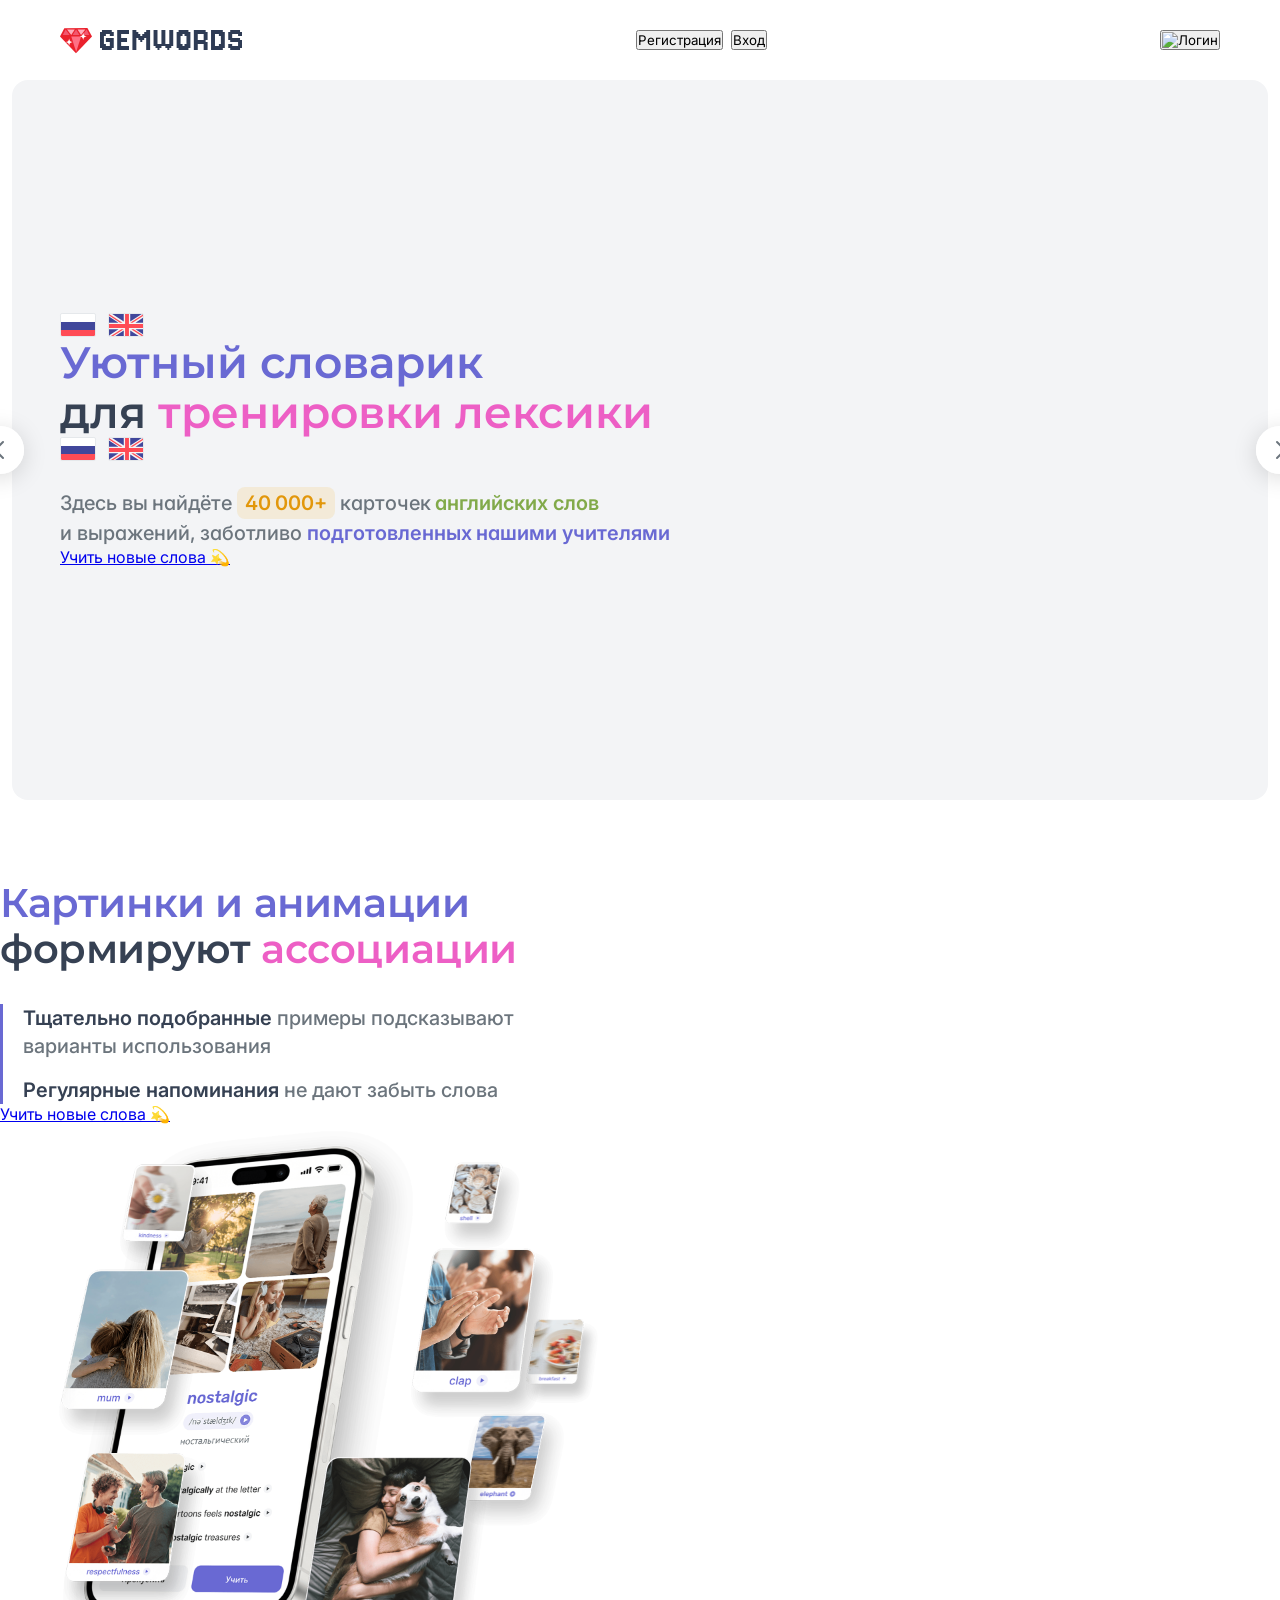
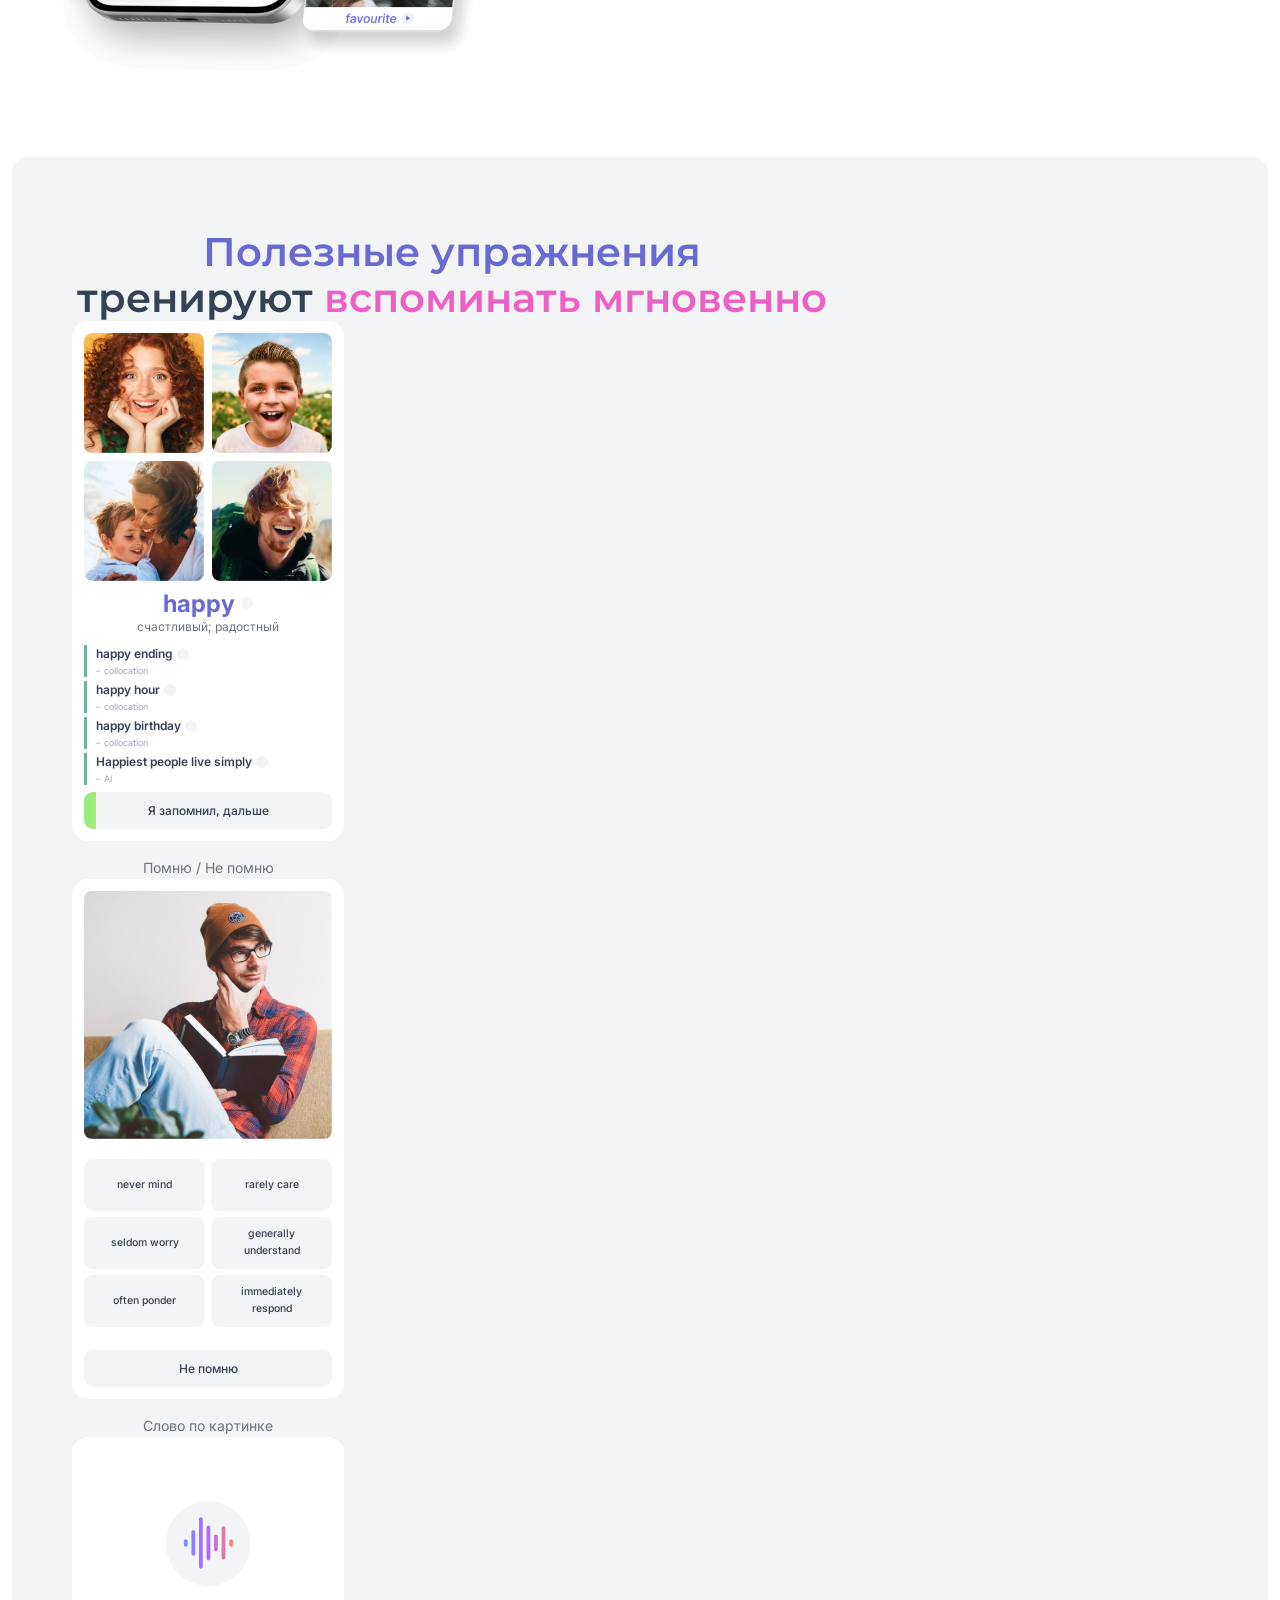
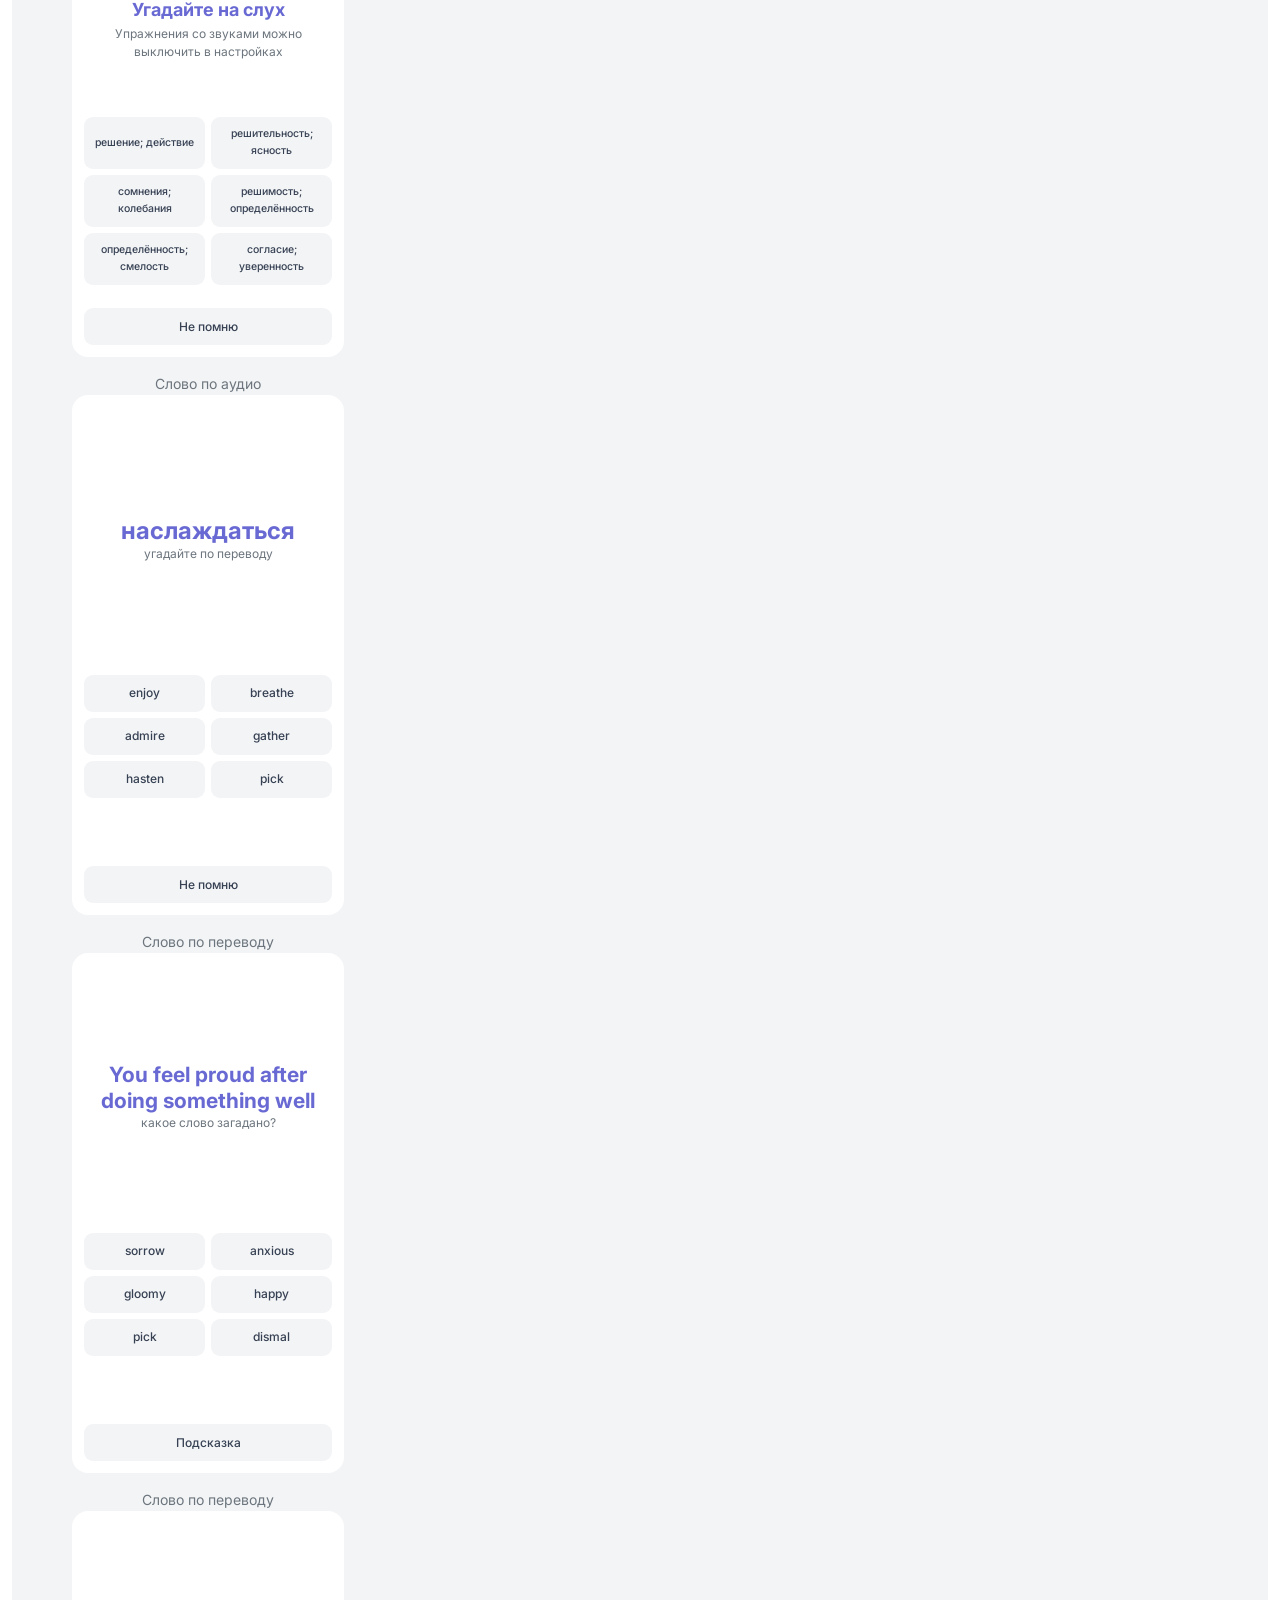
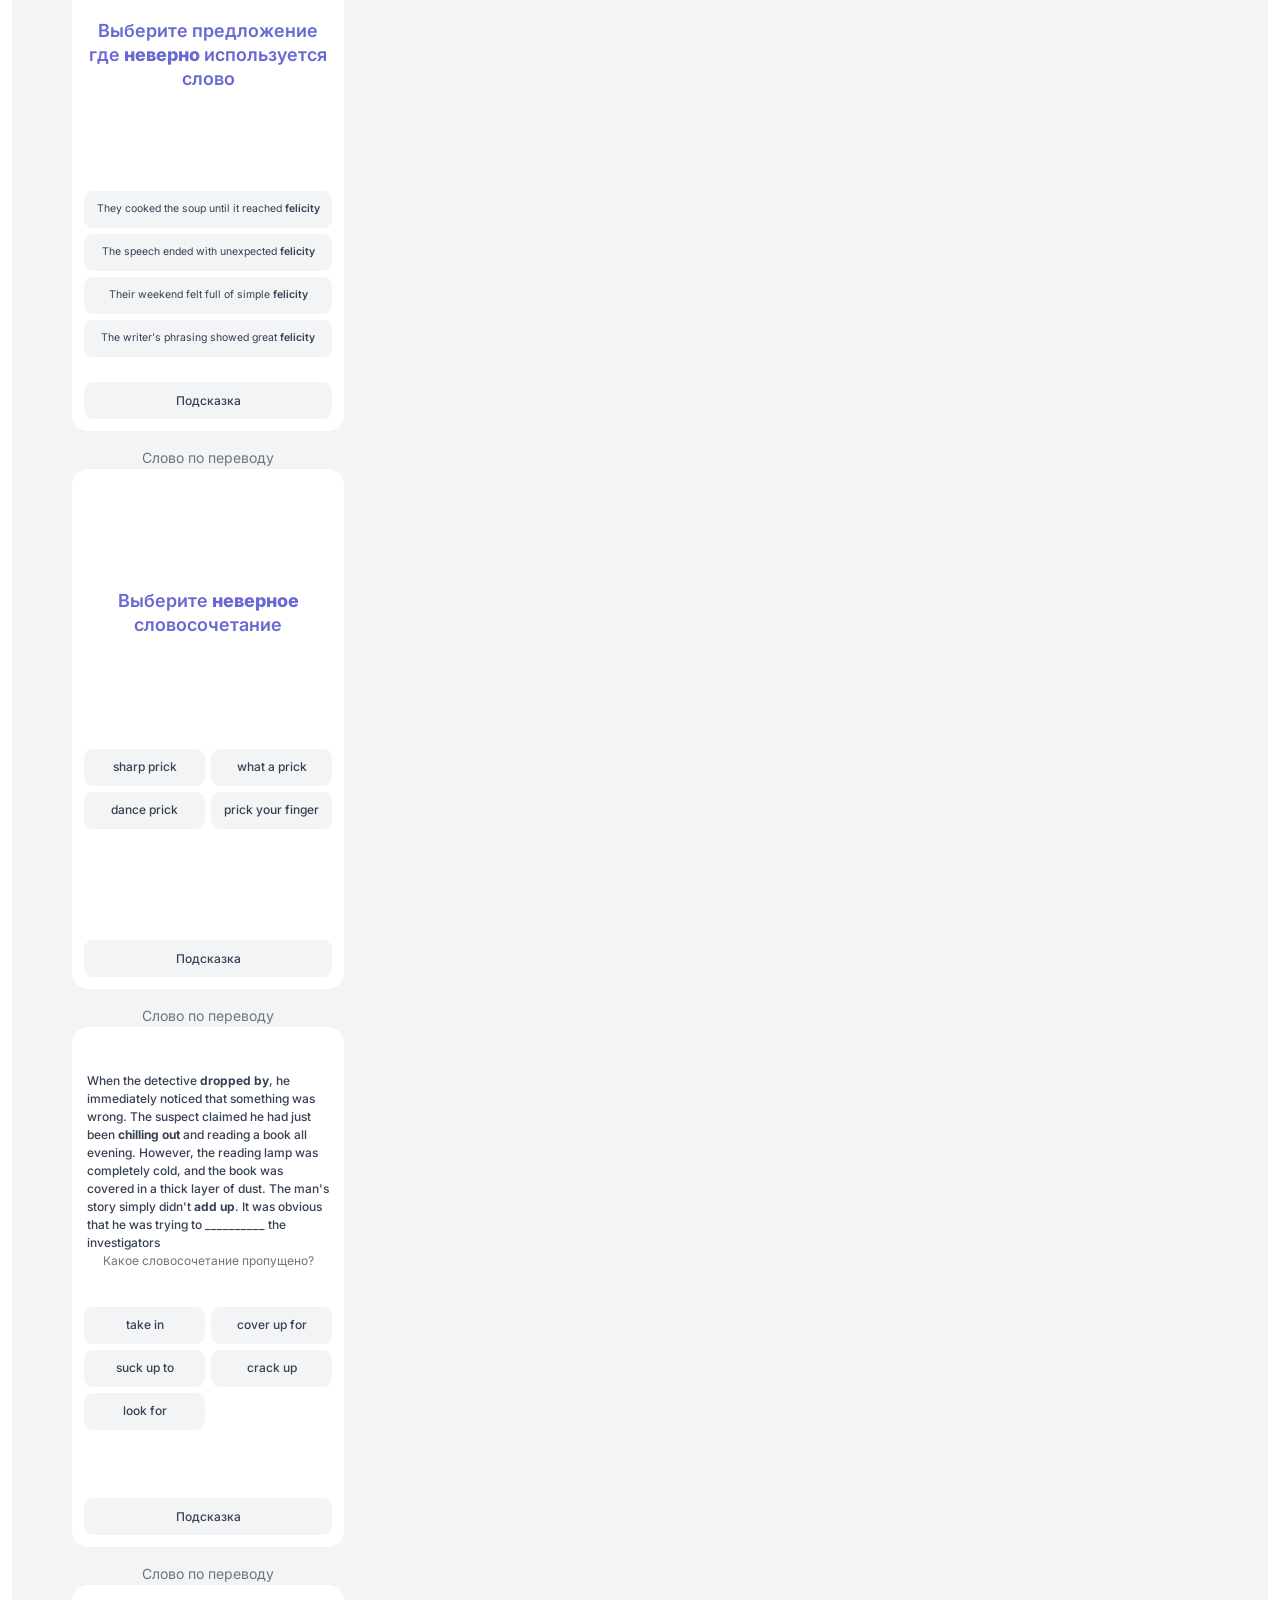
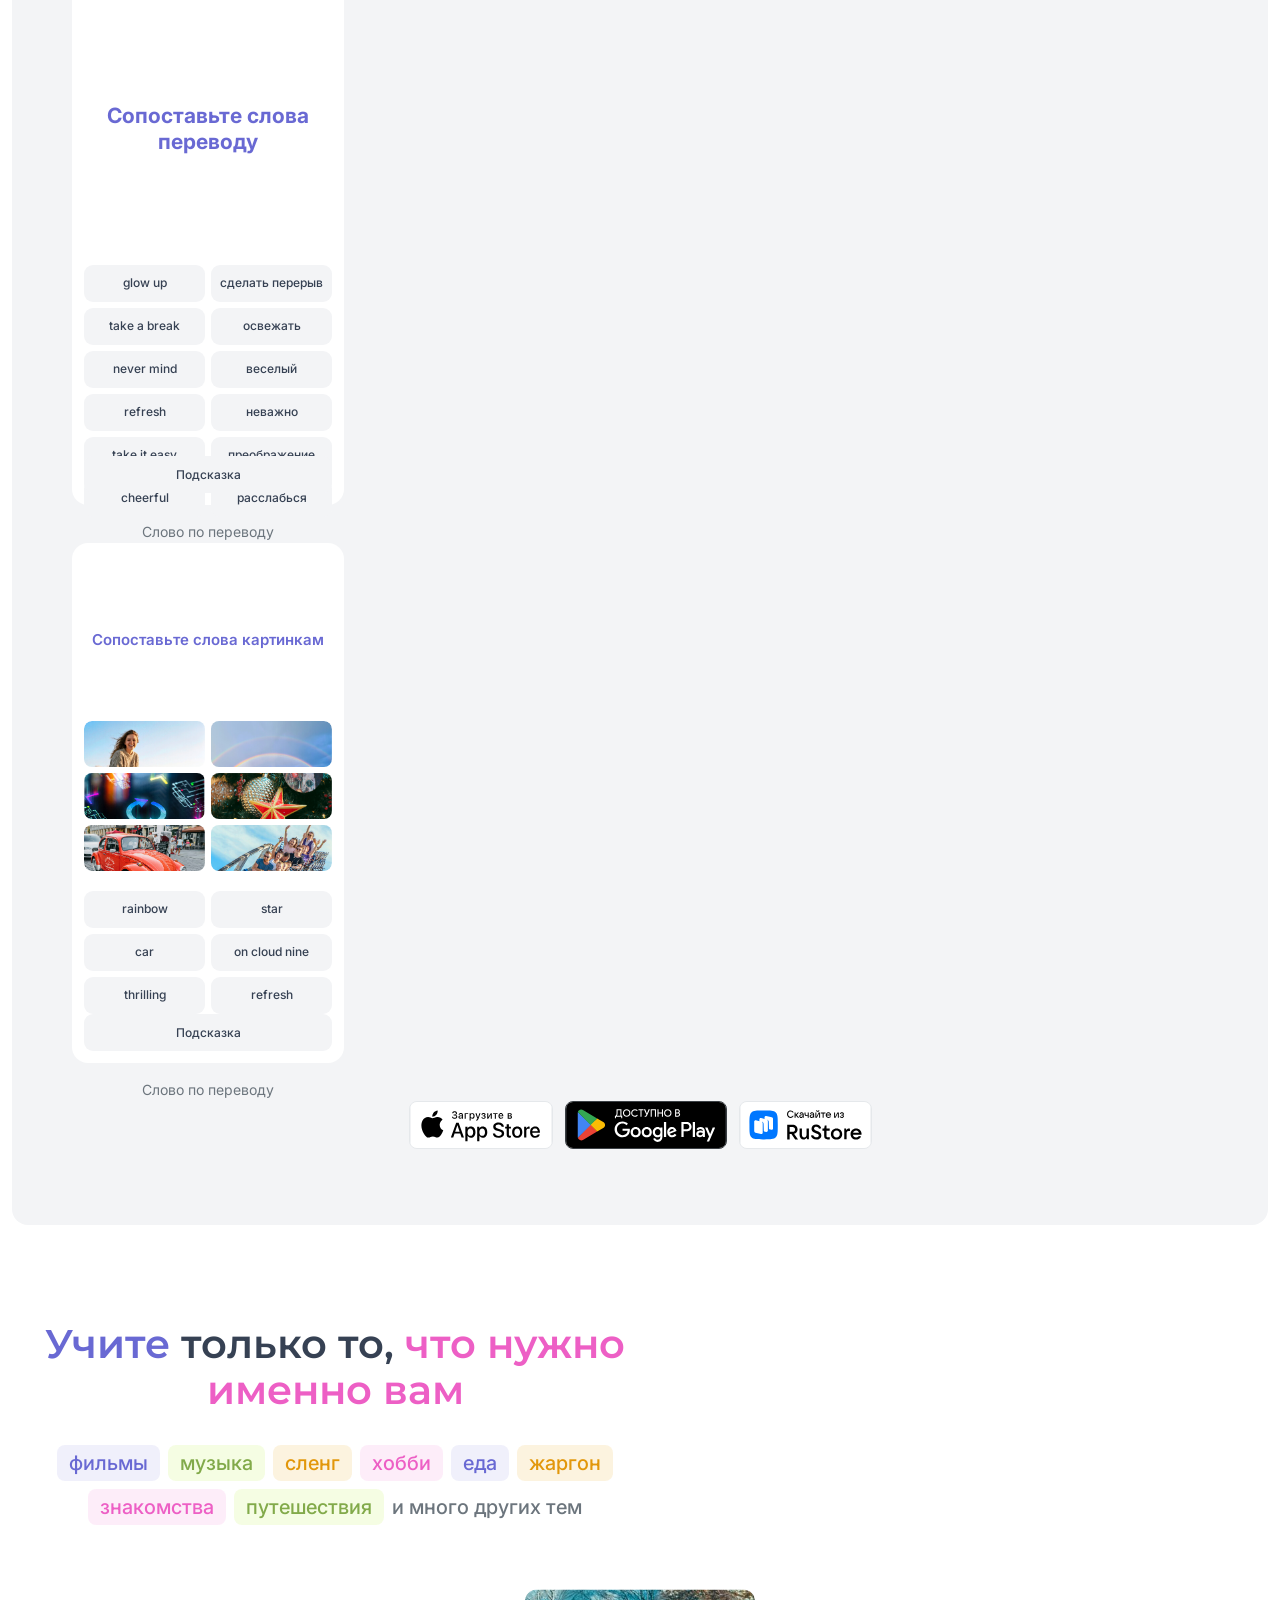
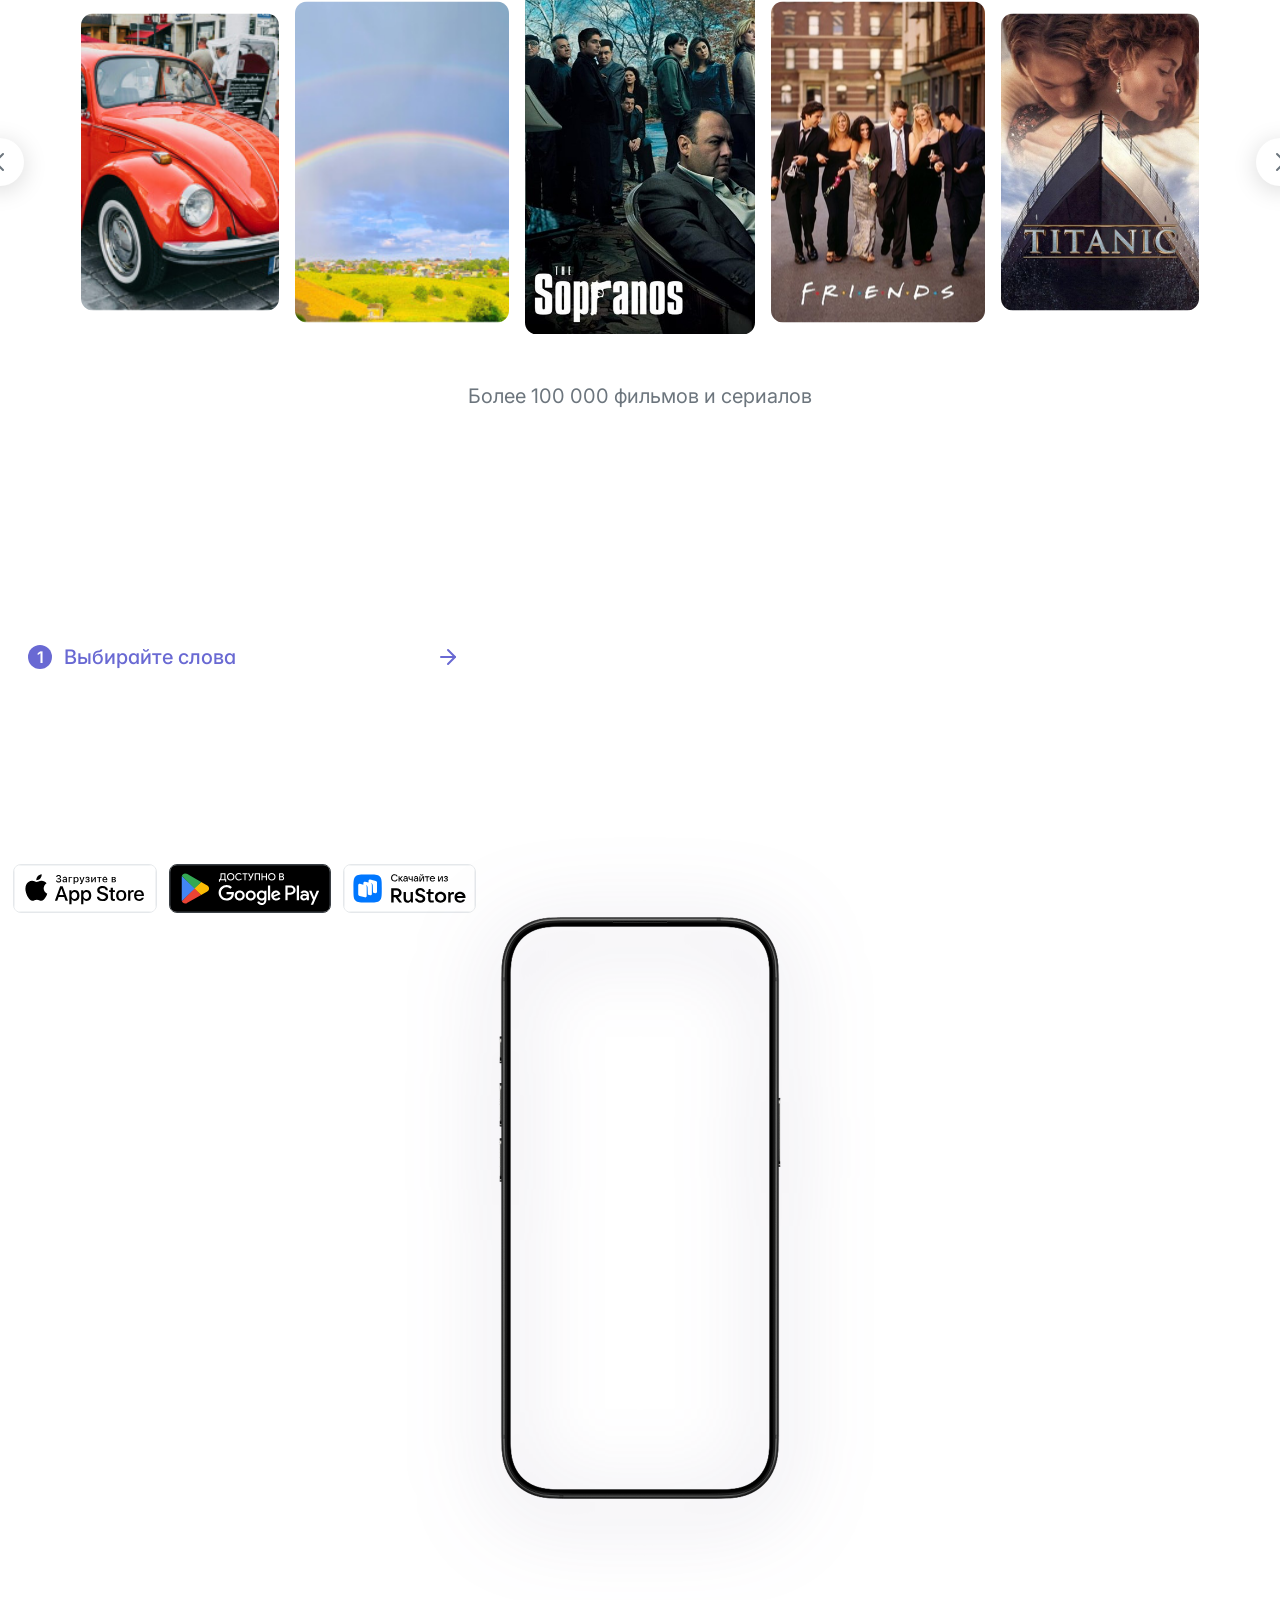
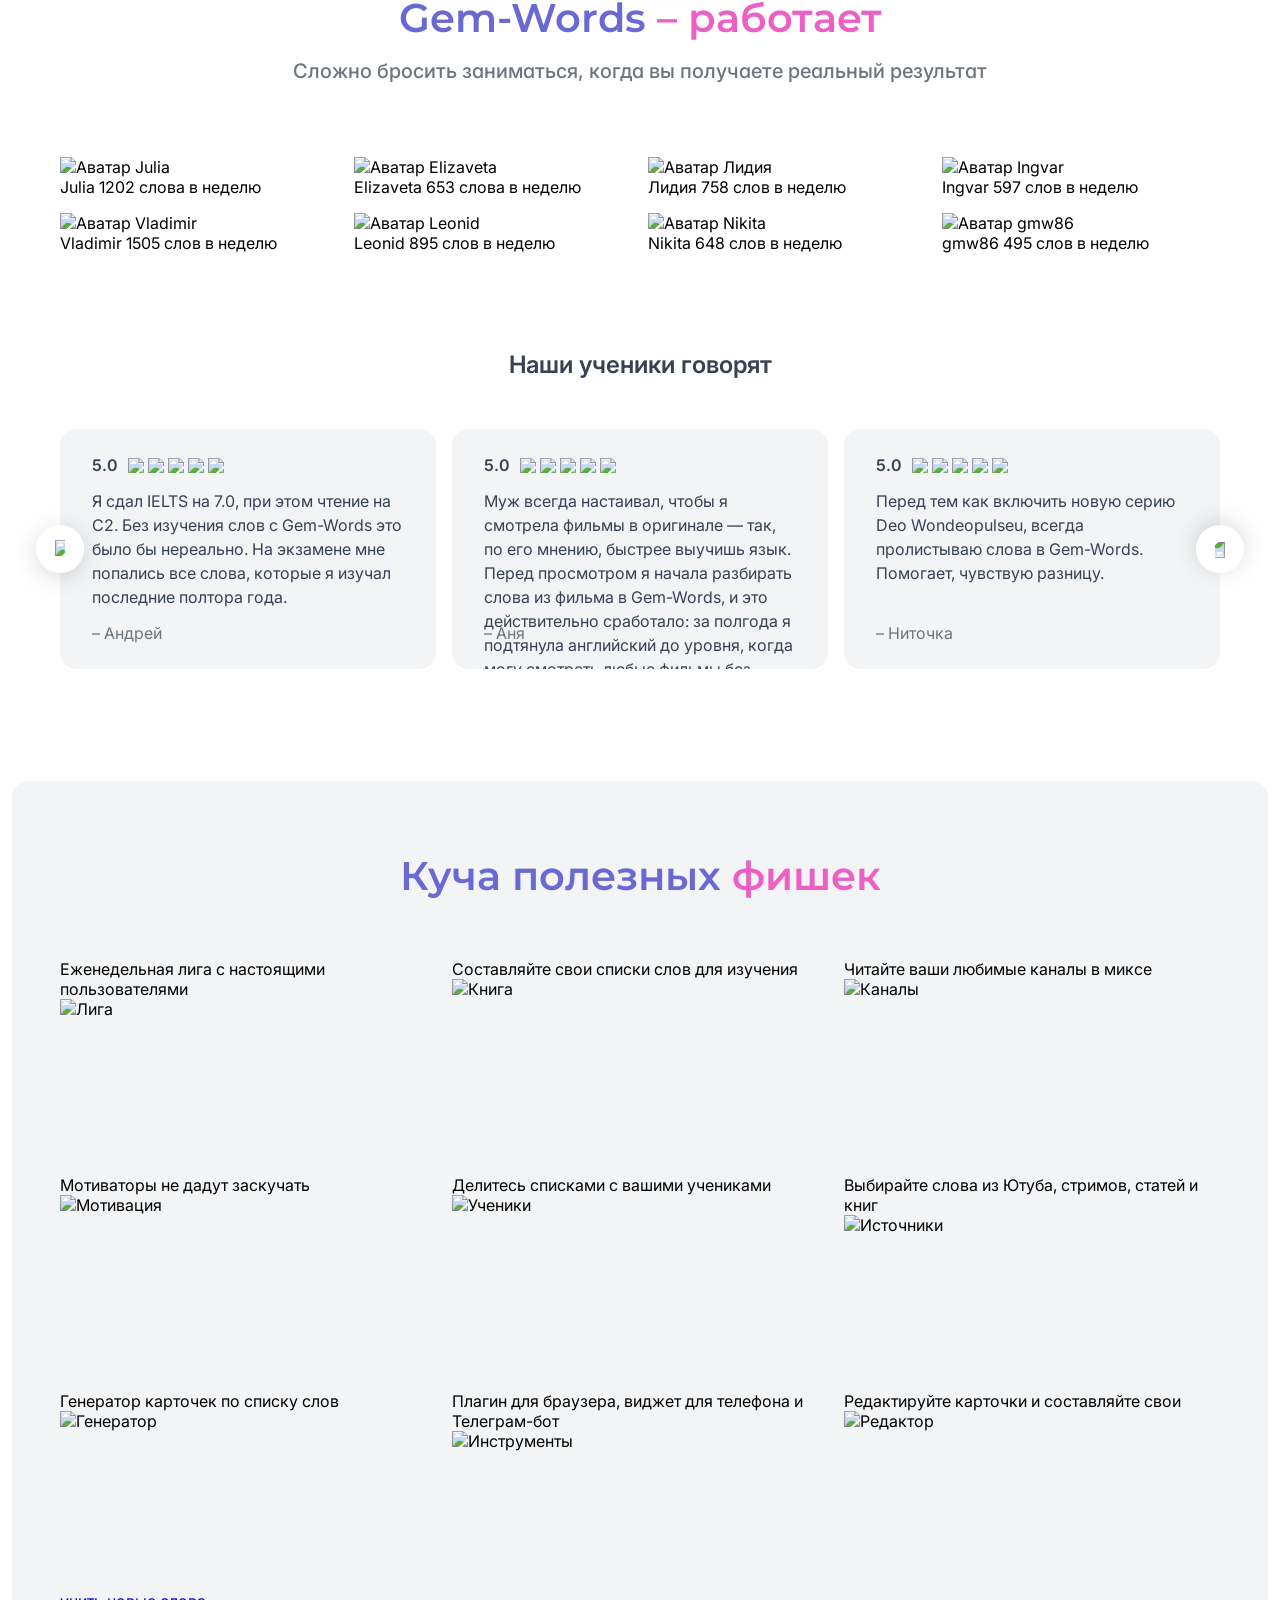
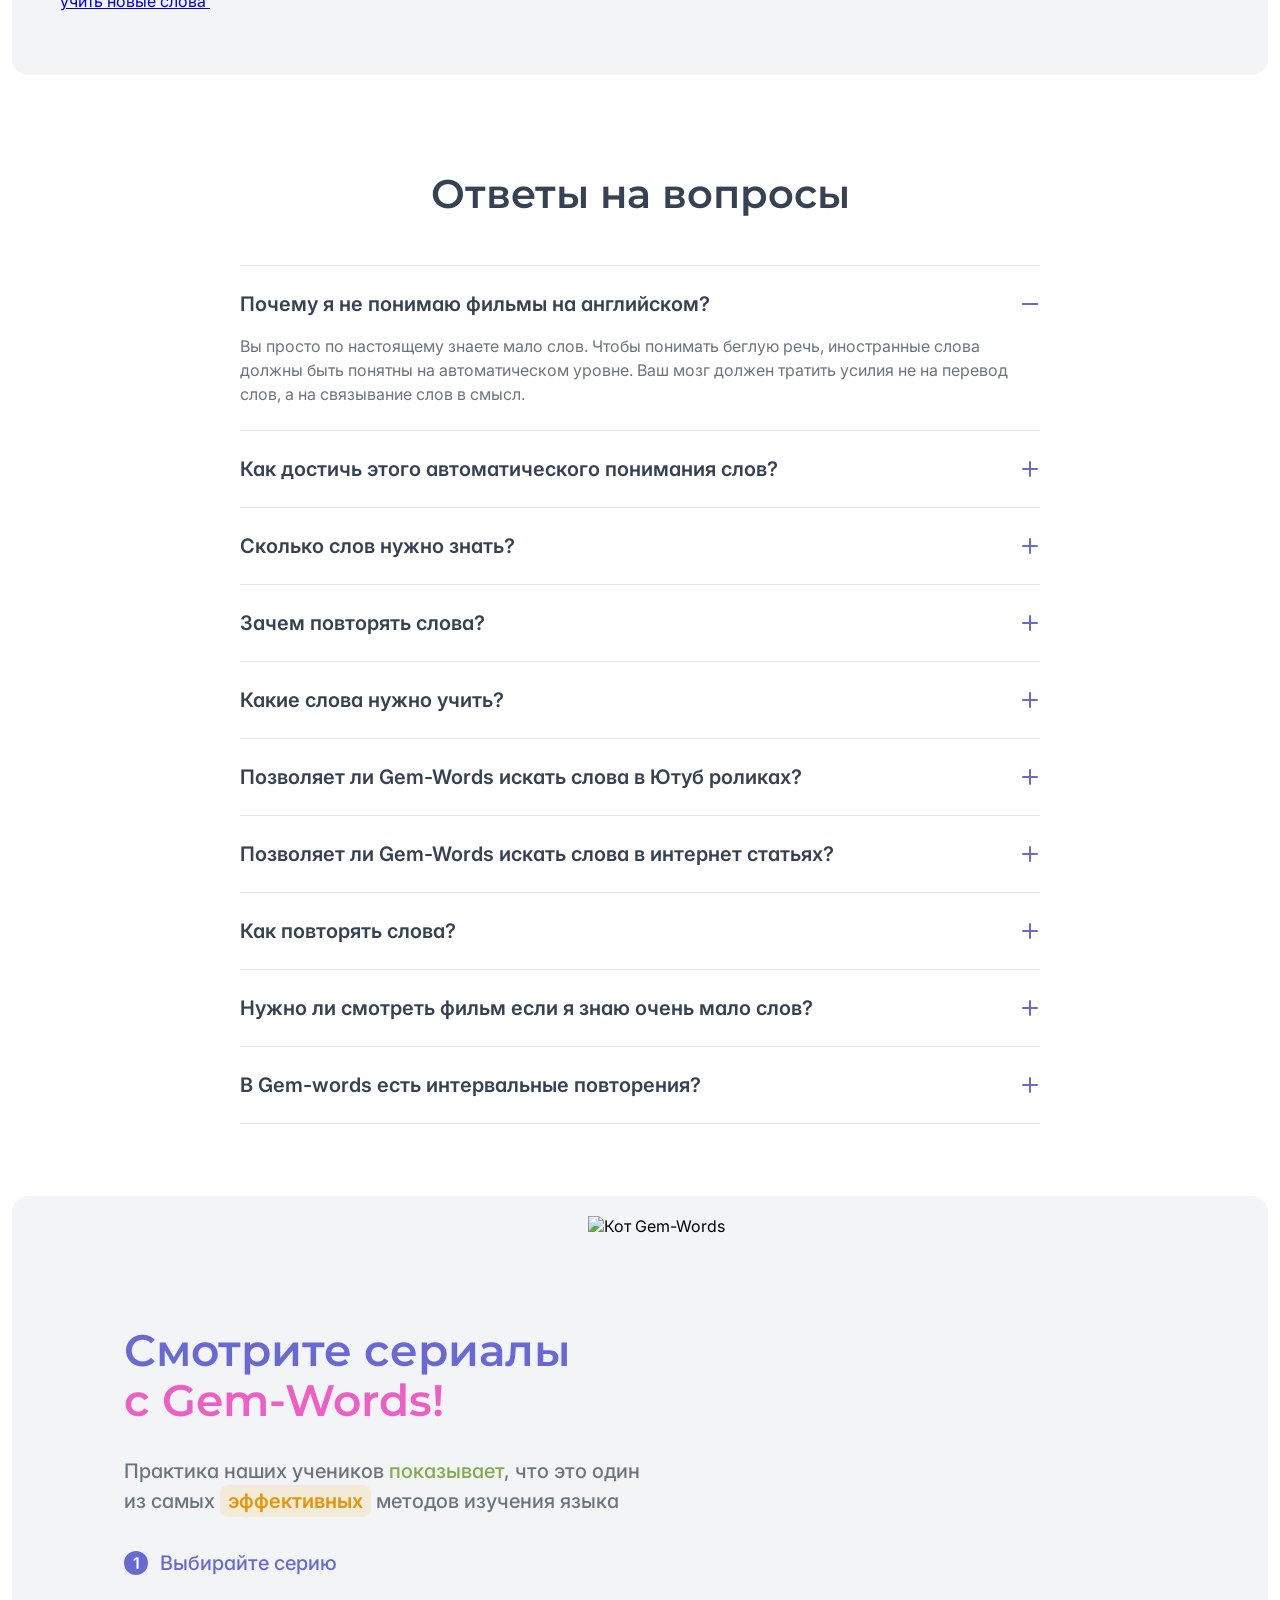
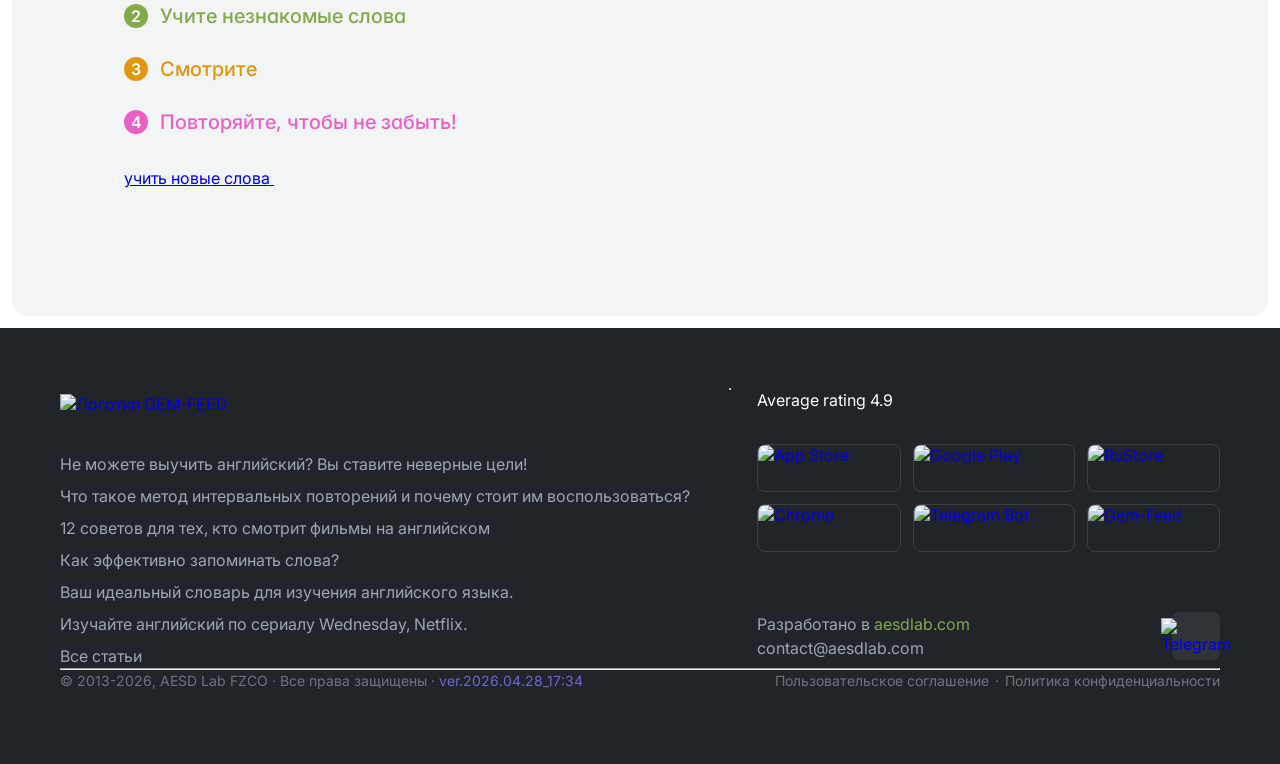
==== commit 9b81144c: "Update index.html__29.06.18:43" ====
--- a/index.html
+++ b/index.html
@@ -1,1272 +1 @@
-<!DOCTYPE html>
-<html lang="ru">
-
-<head>
-    <meta charset="UTF-8">
-    <meta name="viewport" content="width=device-width, initial-scale=1.0">
-    <title>Gem Words – Dictionary with AI for English learners</title>
-    <link rel="stylesheet" href="style.css">
-    <link rel="preconnect" href="https://fonts.googleapis.com">
-    <link rel="preconnect" href="https://fonts.gstatic.com" crossorigin>
-    <link href="https://fonts.googleapis.com/css2?family=Inter:wght@400;500;600;700;800&display=swap" rel="stylesheet">
-    <link href="https://fonts.googleapis.com/css2?family=Montserrat:wght@400;500;600;700;800&display=swap"
-        rel="stylesheet">
-</head>
-
-<body>
-
-    <div class="container">
-
-        <header class="header">
-            <div class="header__container">
-                <a href="#" class="header__logo">
-                    <img src="./assets/image/header/logo.svg" alt="GEMWORDS">
-                </a>
-
-                <div class="header__actions">
-                    <a href="#" class="header__btn header__btn--primary">
-                        Регистрация
-                    </a>
-                    <a href="#" class="header__btn header__btn--secondary">
-                        Вход
-                    </a>
-                </div>
-            </div>
-        </header>
-
-        <main class="hero">
-            <section class="hero__content">
-                <header class="hero__header">
-                    <div class="hero__flags">
-                        <div class="flag">
-                            <img src="./assets/image/hero/RU.svg" alt="RU">
-                        </div>
-                        <div class="flag">
-                            <img src="./assets/image/hero/UK.svg" alt="UK">
-                        </div>
-                    </div>
-                    <h1 class="hero__title">
-                        <span class="text-violet">Уютный словарик</span><br>
-                        для <span class="text-pink">тренировки лексики</span>
-                    </h1>
-                </header>
-
-                <div class="hero__desc">
-                    <p class="hero__line">
-                        Здесь вы найдёте
-                        <mark class="hero__highlight">40 000+</mark>
-                        карточек <span class="text-green">английских слов</span>
-                    </p>
-                    <p class="hero__line">
-                        и выражений, заботливо <span class="text-violet">подготовленных нашими учителями</span>
-                    </p>
-                </div>
-
-                <a href="#" class="hero__btn">
-                    Учить новые слова 💫
-                </a>
-            </section>
-
-            <div class="hero__image">
-                <img src="./assets/image/hero/hero_image1.png" alt="Vocabulary learning">
-            </div>
-        </main>
-
-        <section class="benefits">
-            <div class="benefits__inner">
-                <div class="benefits__content">
-                    <h2 class="benefits__title">
-                        <span class="text-violet">Картинки и анимации</span> формируют
-                        <span class="text-pink">ассоциации</span>
-                    </h2>
-                    <ul class="benefits__list">
-                        <li class="benefits__item">
-                            <span>Тщательно подобранные</span> примеры подсказывают варианты использования
-                        </li>
-                        <li class="benefits__item">
-                            <span>Регулярные напоминания</span> не дают забыть слова
-                        </li>
-                    </ul>
-                    <a href="#" class="benefits__btn">
-                        Учить новые слова 💫
-                    </a>
-                </div>
-
-                <div class="benefits__visual">
-                    <div class="benefits__phone">
-                        <img src="./assets/image/benefits/iPhone.png" alt="iPhone">
-                    </div>
-                    <div class="benefits__card benefits__card--kindness">
-                        <img src="./assets/image/benefits/kindnesss.png" alt="kindness">
-                    </div>
-                    <div class="benefits__card benefits__card--mum">
-                        <img src="./assets/image/benefits/mum.png" alt="mum">
-                    </div>
-                    <div class="benefits__card benefits__card--respectfulness">
-                        <img src="./assets/image/benefits/respectfulness.png" alt="respectfulness">
-                    </div>
-                    <div class="benefits__card benefits__card--shell">
-                        <img src="./assets/image/benefits/shell.png" alt="shell">
-                    </div>
-                    <div class="benefits__card benefits__card--breakfast">
-                        <img src="./assets/image/benefits/breakfast.png" alt="breakfast">
-                    </div>
-                    <div class="benefits__card benefits__card--elephant">
-                        <img src="./assets/image/benefits/elephant.png" alt="elephant">
-                    </div>
-                    <div class="benefits__card benefits__card--clap">
-                        <img src="./assets/image/benefits/clap.png" alt="clap">
-                    </div>
-                    <div class="benefits__card benefits__card--favourite">
-                        <img src="./assets/image/benefits/favorite.png" alt="favourite">
-                    </div>
-                </div>
-            </div>
-        </section>
-
-        <section class="exercises">
-            <div class="exercises__container">
-                <h2 class="exercises__title">
-                    <span class="text-violet">Полезные упражнения</span><br />
-                    тренируют <span class="text-pink">вспоминать мгновенно</span>
-                </h2>
-
-                <div class="exercises__slider-wrap">
-
-                    <div class="exercises__slider">
-                        <div class="exercises__track" id="exercisesTrack">
-
-                            <!-- Card 1 -->
-                            <div class="exercises__slide">
-                                <div class="exercises__card">
-                                    <div class="exercises__card-img exercises__card-img--grid">
-                                        <div class="exercises__card-img__item">
-                                            <img src="./assets/image/exercises/women.jpg" alt="Women">
-                                        </div>
-                                        <div class="exercises__card-img__item">
-                                            <img src="./assets/image/exercises/boy.jpg" alt="Boy">
-                                        </div>
-                                        <div class="exercises__card-img__item">
-                                            <img src="./assets/image/exercises/womenAndKids.jpg" alt="Womwn and kids">
-                                        </div>
-                                        <div class="exercises__card-img__item">
-                                            <img src="./assets/image/exercises/men.jpg" alt="Men">
-                                        </div>
-                                    </div>
-
-                                    <div class="exercises__card-body">
-                                        <div class="exercises__card-word">
-                                            <span class="exercises__card-word__text">happy</span>
-                                            <span class="exercises__card-word__dot"></span>
-                                        </div>
-                                        <p class="exercises__card-word__translate">счастливый; радостный</p>
-
-                                        <ul class="exercises__card-list">
-                                            <li class="exercises__card-list__item">
-                                                <div class="exercises__card-list__row">
-                                                    <span class="exercises__card-list__phrase">happy ending</span>
-                                                    <span class="exercises__card-list__dot"></span>
-                                                </div>
-                                                <span class="exercises__card-list__tag">– collocation</span>
-                                            </li>
-                                            <li class="exercises__card-list__item">
-                                                <div class="exercises__card-list__row">
-                                                    <span class="exercises__card-list__phrase">happy hour</span>
-                                                    <span class="exercises__card-list__dot"></span>
-                                                </div>
-                                                <span class="exercises__card-list__tag">– collocation</span>
-                                            </li>
-                                            <li class="exercises__card-list__item">
-                                                <div class="exercises__card-list__row">
-                                                    <span class="exercises__card-list__phrase">happy birthday</span>
-                                                    <span class="exercises__card-list__dot"></span>
-                                                </div>
-                                                <span class="exercises__card-list__tag">– collocation</span>
-                                            </li>
-                                            <li class="exercises__card-list__item">
-                                                <div class="exercises__card-list__row">
-                                                    <span class="exercises__card-list__phrase">Happiest people live
-                                                        simply</span>
-                                                    <span class="exercises__card-list__dot"></span>
-                                                </div>
-                                                <span class="exercises__card-list__tag">– AI</span>
-                                            </li>
-                                        </ul>
-                                    </div>
-                                    <button class="exercises__card-btn exercises__card-btn--gradient">
-                                        Я запомнил, дальше
-                                    </button>
-                                </div>
-                                <p class="exercises__card-label">Помню / Не помню</p>
-                            </div>
-
-
-                            <!-- Card 2 -->
-                            <div class="exercises__slide">
-                                <div class="exercises__card">
-                                    <div class="exercises__card-img exercises__card-img--single">
-                                        <img src="./assets/image/exercises/ReadBook.jpg" alt="Reading a book">
-                                    </div>
-
-                                    <div class="exercises__options">
-                                        <div class="exercises__options__row">
-                                            <div class="exercises__options__btn">never mind</div>
-                                            <div class="exercises__options__btn">rarely care</div>
-                                        </div>
-                                        <div class="exercises__options__row">
-                                            <div class="exercises__options__btn">seldom worry</div>
-                                            <div class="exercises__options__btn">generally understand</div>
-                                        </div>
-                                        <div class="exercises__options__row">
-                                            <div class="exercises__options__btn">often ponder</div>
-                                            <div class="exercises__options__btn">immediately<br>respond</div>
-                                        </div>
-                                    </div>
-
-                                    <button class="exercises__card-btn">Не помню</button>
-                                </div>
-                                <p class="exercises__card-label">Слово по картинке</p>
-                            </div>
-
-                            <!-- Card 3 -->
-                            <div class="exercises__slide">
-                                <div class="exercises__card">
-                                    <div class="exercises__card-title">
-                                        <div class="exercises__card-audio__icon">
-                                            <img src="./assets/image/exercises/audio.svg" alt="">
-                                        </div>
-                                        <h3 class="exercises__card-audio__title">Угадайте на слух</h3>
-                                        <p class="exercises__card-audio__desc">Упражнения со звуками можно выключить в
-                                            настройках</p>
-                                    </div>
-
-
-                                    <div class="exercises__options">
-                                        <div class="exercises__options__row">
-                                            <div class="exercises__options__btn">решение; действие</div>
-                                            <div class="exercises__options__btn">решительность; ясность</div>
-                                        </div>
-                                        <div class="exercises__options__row">
-                                            <div class="exercises__options__btn">сомнения; колебания</div>
-                                            <div class="exercises__options__btn">решимость; определённость</div>
-                                        </div>
-                                        <div class="exercises__options__row">
-                                            <div class="exercises__options__btn">определённость; смелость</div>
-                                            <div class="exercises__options__btn">согласие; уверенность</div>
-                                        </div>
-                                    </div>
-
-                                    <button class="exercises__card-btn">Не помню</button>
-                                </div>
-                                <p class="exercises__card-label">Слово по аудио</p>
-                            </div>
-
-                            <!-- Card 4 -->
-                            <div class="exercises__slide">
-                                <div class="exercises__card">
-                                    <div class="exercises__card-title exercises__card-title--type1">
-                                        <h3 class="exercises__card__word">наслаждаться</h3>
-                                        <p class="exercises__card__hint">угадайте по переводу</p>
-                                    </div>
-
-                                    <div class="exercises__options">
-                                        <div class="exercises__options__row">
-                                            <div class="exercises__options__btn exercises__options__btn--small">
-                                                enjoy</div>
-                                            <div class="exercises__options__btn exercises__options__btn--small">
-                                                breathe</div>
-                                        </div>
-                                        <div class="exercises__options__row">
-                                            <div class="exercises__options__btn exercises__options__btn--small">
-                                                admire</div>
-                                            <div class="exercises__options__btn exercises__options__btn--small">
-                                                gather</div>
-                                        </div>
-                                        <div class="exercises__options__row">
-                                            <div class="exercises__options__btn exercises__options__btn--small">
-                                                hasten</div>
-                                            <div class="exercises__options__btn exercises__options__btn--small">
-                                                pick</div>
-                                        </div>
-                                    </div>
-
-                                    <button class="exercises__card-btn">Не помню</button>
-                                </div>
-                                <p class="exercises__card-label">Слово по переводу</p>
-                            </div>
-
-                            <!-- Card 5 -->
-                            <div class="exercises__slide">
-                                <div class="exercises__card">
-                                    <div class="exercises__card-title exercises__card-title--type1">
-                                        <h3 class="exercises__card__word exercises__card__word--middle">You feel proud
-                                            after<br>doing something well</h3>
-                                        <p class="exercises__card__hint">какое слово загадано?</p>
-                                    </div>
-
-                                    <div class="exercises__options">
-                                        <div class="exercises__options__row">
-                                            <div class="exercises__options__btn exercises__options__btn--small">
-                                                sorrow</div>
-                                            <div class="exercises__options__btn exercises__options__btn--small">
-                                                anxious</div>
-                                        </div>
-                                        <div class="exercises__options__row">
-                                            <div class="exercises__options__btn exercises__options__btn--small">
-                                                gloomy</div>
-                                            <div class="exercises__options__btn exercises__options__btn--small">
-                                                happy</div>
-                                        </div>
-                                        <div class="exercises__options__row">
-                                            <div class="exercises__options__btn exercises__options__btn--small">
-                                                pick</div>
-                                            <div class="exercises__options__btn exercises__options__btn--small">
-                                                dismal</div>
-                                        </div>
-                                    </div>
-
-                                    <button class="exercises__card-btn">Подсказка</button>
-                                </div>
-                                <p class="exercises__card-label">Слово по переводу</p>
-                            </div>
-
-                            <!-- Card 6 -->
-                            <div class="exercises__slide">
-                                <div class="exercises__card">
-                                    <div class="exercises__card-title exercises__card-title--type2">
-                                        <h3 class="exercises__card__word exercises__card__word--small">Выберите
-                                            предложение
-                                            <br> где <span>неверно</span> используется слово
-                                        </h3>
-                                    </div>
-
-                                    <div class="exercises__options">
-                                        <div class="exercises__options__row">
-                                            <div class="exercises__options__btn exercises__options__btn--long">
-                                                They cooked the soup until it reached <span> felicity</span></div>
-                                        </div>
-                                        <div class="exercises__options__row">
-                                            <div class="exercises__options__btn exercises__options__btn--long">The
-                                                speech ended with unexpected <span>felicity</span></div>
-                                        </div>
-                                        <div class="exercises__options__row">
-                                            <div class="exercises__options__btn exercises__options__btn--long">
-                                                Their weekend felt full of simple <span>felicity</span></div>
-                                        </div>
-                                        <div class="exercises__options__row">
-                                            <div class="exercises__options__btn exercises__options__btn--long">The
-                                                writer's phrasing showed great <span>felicity</span></div>
-                                        </div>
-                                    </div>
-
-                                    <button class="exercises__card-btn">Подсказка</button>
-                                </div>
-                                <p class="exercises__card-label">Слово по переводу</p>
-                            </div>
-
-                            <!-- Card 7 -->
-                            <div class="exercises__slide">
-                                <div class="exercises__card">
-                                    <div class="exercises__card-title exercises__card-title--type2">
-                                        <h3 class="exercises__card__word exercises__card__word--small">Выберите
-                                            <span>неверное</span><br> словосочетание
-                                        </h3>
-                                    </div>
-
-                                    <div class="exercises__options">
-                                        <div class="exercises__options__row">
-                                            <div class="exercises__options__btn exercises__options__btn--small">
-                                                sharp prick</div>
-                                            <div class="exercises__options__btn exercises__options__btn--small">
-                                                what a prick</div>
-                                        </div>
-                                        <div class="exercises__options__row">
-                                            <div class="exercises__options__btn exercises__options__btn--small">
-                                                dance prick</div>
-                                            <div class="exercises__options__btn exercises__options__btn--small">
-                                                prick your finger</div>
-                                        </div>
-                                    </div>
-
-                                    <button class="exercises__card-btn">Подсказка</button>
-                                </div>
-                                <p class="exercises__card-label">Слово по переводу</p>
-                            </div>
-
-                            <!-- Card 8 -->
-                            <div class="exercises__slide">
-                                <div class="exercises__card">
-                                    <div class="exercises__card-title exercises__card-title--type3">
-                                        <h3 class="exercises__card__word exercises__card__word--desc">
-                                            When the detective <span>dropped by</span>, he<br>
-                                            immediately noticed that something was<br>
-                                            wrong. The suspect claimed he had just<br>
-                                            been <span>chilling out</span> and reading a book all<br>
-                                            evening. However, the reading lamp was<br>
-                                            completely cold, and the book was<br>
-                                            covered in a thick layer of dust. The man's<br>
-                                            story simply didn't <span>add up</span>. It was obvious<br>
-                                            that he was trying to __________ the<br>
-                                            investigators
-                                        </h3>
-                                        <p class="exercises__card__hint">Какое словосочетание пропущено?</p>
-                                    </div>
-
-                                    <div class="exercises__options">
-                                        <div class="exercises__options__row">
-                                            <div class="exercises__options__btn exercises__options__btn--small">
-                                                take in</div>
-                                            <div class="exercises__options__btn exercises__options__btn--small">
-                                                cover up for</div>
-                                        </div>
-                                        <div class="exercises__options__row">
-                                            <div class="exercises__options__btn exercises__options__btn--small">
-                                                suck up to</div>
-                                            <div class="exercises__options__btn exercises__options__btn--small">
-                                                crack up</div>
-                                        </div>
-                                        <div class="exercises__options__row exercises__options__row--1element">
-                                            <div class="exercises__options__btn exercises__options__btn--small">
-                                                look for</div>
-                                        </div>
-                                    </div>
-
-                                    <button class="exercises__card-btn">Подсказка</button>
-                                </div>
-                                <p class="exercises__card-label">Слово по переводу</p>
-                            </div>
-
-                            <!-- Card 9 -->
-                            <div class="exercises__slide">
-                                <div class="exercises__card">
-                                    <div class="exercises__card-title exercises__card-title--type4">
-                                        <h3 class="exercises__card__word exercises__card__word--middle">Сопоставьте
-                                            слова
-                                            <br> переводу
-                                        </h3>
-                                    </div>
-
-                                    <div class="exercises__options exercises__options--type1">
-                                        <div class="exercises__options__row">
-                                            <div class="exercises__options__btn exercises__options__btn--small">
-                                                glow up</div>
-                                            <div class="exercises__options__btn exercises__options__btn--small">
-                                                сделать перерыв</div>
-                                        </div>
-                                        <div class="exercises__options__row">
-                                            <div class="exercises__options__btn exercises__options__btn--small">
-                                                take a break</div>
-                                            <div class="exercises__options__btn exercises__options__btn--small">
-                                                освежать</div>
-                                        </div>
-                                        <div class="exercises__options__row">
-                                            <div class="exercises__options__btn exercises__options__btn--small">
-                                                never mind</div>
-                                            <div class="exercises__options__btn exercises__options__btn--small">
-                                                веселый</div>
-                                        </div>
-                                        <div class="exercises__options__row">
-                                            <div class="exercises__options__btn exercises__options__btn--small">
-                                                refresh</div>
-                                            <div class="exercises__options__btn exercises__options__btn--small">
-                                                неважно</div>
-                                        </div>
-                                        <div class="exercises__options__row">
-                                            <div class="exercises__options__btn exercises__options__btn--small">
-                                                take it easy</div>
-                                            <div class="exercises__options__btn exercises__options__btn--small">
-                                                преображение</div>
-                                        </div>
-                                        <div class="exercises__options__row">
-                                            <div class="exercises__options__btn exercises__options__btn--small">
-                                                cheerful</div>
-                                            <div class="exercises__options__btn exercises__options__btn--small">
-                                                расслабься</div>
-                                        </div>
-                                    </div>
-
-                                    <button class="exercises__card-btn">Подсказка</button>
-                                </div>
-                                <p class="exercises__card-label">Слово по переводу</p>
-                            </div>
-
-                            <!-- Card 10 -->
-                            <div class="exercises__slide">
-                                <div class="exercises__card">
-                                    <div class="exercises__card-title exercises__card-title--type5">
-                                        <h3 class="exercises__card__word exercises__card__word--mini">Сопоставьте слова
-                                            картинкам</h3>
-                                    </div>
-
-                                    <div
-                                        class="exercises__card-img exercises__card-img--grid exercises__card-img--grid--moreImg">
-                                        <div class="exercises__card-img__item exercises__card-img__item--small">
-                                            <img src="./assets/image/exercises/cloud.jpg" alt="On cloud nine">
-                                        </div>
-                                        <div class="exercises__card-img__item exercises__card-img__item--small">
-                                            <img src="./assets/image/exercises/rainbow.jpg" alt="Rainbow">
-                                        </div>
-                                        <div class="exercises__card-img__item exercises__card-img__item--small">
-                                            <img src="./assets/image/exercises/refresh.jpg" alt="Refresh">
-                                        </div>
-                                        <div class="exercises__card-img__item exercises__card-img__item--small">
-                                            <img src="./assets/image/exercises/star.jpg" alt="Star">
-                                        </div>
-                                        <div class="exercises__card-img__item exercises__card-img__item--small">
-                                            <img src="./assets/image/exercises/car.jpg" alt="Car">
-                                        </div>
-                                        <div class="exercises__card-img__item exercises__card-img__item--small">
-                                            <img src="./assets/image/exercises/thrilling.jpg" alt="Thrilling">
-                                        </div>
-                                    </div>
-
-                                    <div class="exercises__options exercises__options--type2">
-                                        <div class="exercises__options__row">
-                                            <div class="exercises__options__btn exercises__options__btn--small">rainbow
-                                            </div>
-                                            <div class="exercises__options__btn exercises__options__btn--small">star
-                                            </div>
-                                        </div>
-                                        <div class="exercises__options__row">
-                                            <div class="exercises__options__btn exercises__options__btn--small">car
-                                            </div>
-                                            <div class="exercises__options__btn exercises__options__btn--small">on cloud
-                                                nine</div>
-                                        </div>
-                                        <div class="exercises__options__row">
-                                            <div class="exercises__options__btn exercises__options__btn--small">
-                                                thrilling
-                                            </div>
-                                            <div class="exercises__options__btn exercises__options__btn--small">refresh
-                                            </div>
-                                        </div>
-                                    </div>
-
-                                    <button class="exercises__card-btn">Подсказка</button>
-                                </div>
-                                <p class="exercises__card-label">Слово по переводу</p>
-                            </div>
-
-                        </div>
-                    </div>
-                    <button class="exercises__nav exercises__nav--prev" aria-label="Назад">
-                        <img src="./assets/image/slider/btn.svg" alt="Предыдущий">
-                    </button>
-                    <button class="exercises__nav exercises__nav--next" aria-label="Вперёд">
-                        <img src="./assets/image/slider/btn.svg" alt="Следующий">
-                    </button>
-
-                </div>
-
-                <div class="exercises__badges">
-                    <a href="#">
-                        <img class="badges-appstore" src="./assets/image/apps/App_Store_Badge.svg" alt="AppStore">
-                    </a>
-                    <a href="#">
-                        <img class="badges-google" src="./assets/image/apps/GooglePlay_Badge.svg" alt="GooglePlay">
-                    </a>
-                    <a href="#">
-                        <img class="badges-rustore" src="./assets/image/apps/RuStore_Badge.svg" alt="RuStore">
-                    </a>
-                </div>
-            </div>
-        </section>
-
-        <section class="interests">
-            <div class="interests__container">
-                <h2 class="interests__title"><span class="text-violet">Учите</span> только то, <span
-                        class="text-pink">что
-                        нужно вам</span></h2>
-
-                <div class="interests__tags">
-                    <span class="interests__tag interests__tag--purple">фильмы</span>
-                    <span class="interests__tag interests__tag--green">музыка</span>
-                    <span class="interests__tag interests__tag--orange">сленг</span>
-                    <span class="interests__tag interests__tag--pink">хобби</span>
-                    <span class="interests__tag interests__tag--purple">еда</span>
-                    <span class="interests__tag interests__tag--orange">жаргон</span>
-                    <span class="interests__tag interests__tag--pink">знакомства</span>
-                    <span class="interests__tag interests__tag--green">путешествия</span>
-                    <span class="interests__tag interests__tag--gray">и много других тем</span>
-                </div>
-
-                <div class="interests__slider">
-                    <div class="interests__slides">
-                        <div class="interests__slide">
-                            <img src="./assets/image/interests/sopranos.jpg" alt="Сопрано">
-                        </div>
-                        <div class="interests__slide">
-                            <img src="./assets/image/interests/friends.jpg" alt="Друзья">
-                        </div>
-                        <div class="interests__slide">
-                            <img src="./assets/image/interests/titanic.jpg" alt="Титаник">
-                        </div>
-                        <div class="interests__slide">
-                            <img src="./assets/image/interests/harryPotter.jpg" alt="Гарри Поттер">
-                        </div>
-                        <div class="interests__slide">
-                            <img src="./assets/image/interests/mickey17.jpg" alt="Микки17">
-                        </div>
-                        <div class="interests__slide">
-                            <img src="./assets/image/exercises/cloud.jpg" alt="Сопрано">
-                        </div>
-                        <div class="interests__slide">
-                            <img src="./assets/image/exercises/star.jpg" alt="Друзья">
-                        </div>
-                        <div class="interests__slide">
-                            <img src="./assets/image/exercises/thrilling.jpg" alt="Титаник">
-                        </div>
-                        <div class="interests__slide">
-                            <img src="./assets/image/exercises/car.jpg" alt="Гарри Поттер">
-                        </div>
-                        <div class="interests__slide">
-                            <img src="./assets/image/exercises/rainbow.jpg" alt="Микки17">
-                        </div>
-                    </div>
-                    <button class="interests__nav-btn interests__nav-btn--prev" aria-label="Предыдущий">
-                        <img src="./assets/image/slider/btn.svg" alt="предыдущий">
-                    </button>
-                    <button class="interests__nav-btn interests__nav-btn--next" aria-label="Следующий">
-                        <img src="./assets/image/slider/btn.svg" alt="Следующий">
-                    </button>
-                </div>
-
-                <div class="interests__caption">
-                    <p>Более 100 000 фильмов и сериалов</p>
-                </div>
-            </div>
-        </section>
-
-        <section class="promo">
-            <div class="promo__container">
-
-                <div class="promo__content">
-                    <div class="promo__info">
-                        <h2 class="promo__title">Занимайтесь когда и сколько хотите</h2>
-
-                        <div class="promo__steps">
-                            <div class="promo__step promo__step--active">
-                                <span class="promo__step-num">1</span>
-                                <span class="promo__step-text">Выбирайте слова</span>
-                                <div class="promo__step-icon"><img src="./assets/image/promo/arrow.svg" alt="arrow">
-                                </div>
-                            </div>
-
-                            <div class="promo__step">
-                                <span class="promo__step-num">2</span>
-                                <span class="promo__step-text">Повторяйте слова</span>
-                                <div class="promo__step-icon"><img src="./assets/image/promo/arrow.svg" alt="arrow">
-                                </div>
-                            </div>
-
-                            <div class="promo__step">
-                                <span class="promo__step-num">3</span>
-                                <span class="promo__step-text">Соревнуйтесь!</span>
-                                <div class="promo__step-icon"><img src="./assets/image/promo/arrow.svg" alt="arrow">
-                                </div>
-                            </div>
-                        </div>
-                    </div>
-
-                    <div class="promo__badges">
-                        <a href="#">
-                            <img class="badges-appstore" src="./assets/image/apps/App_Store_Badge.svg" alt="AppStore">
-                        </a>
-                        <a href="#">
-                            <img class="badges-google" src="./assets/image/apps/GooglePlay_Badge.svg" alt="GooglePlay">
-                        </a>
-                        <a href="#">
-                            <img class="badges-rustore" src="./assets/image/apps/RuStore_Badge.svg" alt="RuStore">
-                        </a>
-                    </div>
-                </div>
-
-                <div class="promo__mockup">
-                    <div class="promo__phone">
-                        <img src="./assets/image/promo/phoneBorder.png" alt="phone">
-                        <div class="promo__screens">
-                            <div class="promo__screen promo__screen--active">
-                                <video autoplay loop muted playsinline>
-                                    <source src="./assets/video/promo/how-to-work-1.mp4" type="video/mp4">
-                                </video>
-                            </div>
-                            <div class="promo__screen">
-                                <video autoplay loop muted playsinline>
-                                    <source src="./assets/video/promo/how-to-work-2.mp4" type="video/mp4">
-                                </video>
-                            </div>
-                            <div class="promo__screen">
-                                <img src="./assets/image/promo/how-to-work-1.webp" alt="аа">
-                            </div>
-                        </div>
-                    </div>
-                </div>
-
-            </div>
-        </section>
-
-        <!-- ===== БЛОК: отзывы ===== -->
-
-        <section class="reviews">
-            <div class="reviews__container">
-                <header class="reviews__header">
-                    <h1 class="reviews__title">Gem-Words <span class="text-pink">– работает</span></h1>
-                    <p class="reviews__subtitle">Сложно бросить заниматься, когда вы получаете реальный результат</p>
-                </header>
-
-                <div class="reviews__grid">
-                    <article class="user-card">
-                        <div class="user-card__avatar">
-                            <img class="user-card__img" src="./Image/Frame_Julia.jpg" alt="Аватар Julia">
-                        </div>
-                        <div class="user-card__info">
-                            <span class="user-card__name">Julia</span>
-                            <span class="user-card__stat">1202 слова в неделю</span>
-                        </div>
-                    </article>
-
-                    <article class="user-card">
-                        <div class="user-card__avatar">
-                            <img class="user-card__img" src="./Image/Frame_Elizaveta.jpg" alt="Аватар Elizaveta">
-                        </div>
-                        <div class="user-card__info">
-                            <span class="user-card__name">Elizaveta</span>
-                            <span class="user-card__stat">653 слова в неделю</span>
-                        </div>
-                    </article>
-
-                    <article class="user-card">
-                        <div class="user-card__avatar">
-                            <img class="user-card__img" src="./Image/Frame_lidiya.jpg" alt="Аватар Лидия">
-                        </div>
-                        <div class="user-card__info">
-                            <span class="user-card__name">Лидия</span>
-                            <span class="user-card__stat">758 слов в неделю</span>
-                        </div>
-                    </article>
-
-                    <article class="user-card">
-                        <div class="user-card__avatar">
-                            <img class="user-card__img" src="./Image/Frame_Ingvar.jpg" alt="Аватар Ingvar">
-                        </div>
-                        <div class="user-card__info">
-                            <span class="user-card__name">Ingvar</span>
-                            <span class="user-card__stat">597 слов в неделю</span>
-                        </div>
-                    </article>
-
-                    <article class="user-card">
-                        <div class="user-card__avatar">
-                            <img class="user-card__img" src="./Image/Frame_Vladimir.jpg" alt="Аватар Vladimir">
-                        </div>
-                        <div class="user-card__info">
-                            <span class="user-card__name">Vladimir</span>
-                            <span class="user-card__stat">1505 слов в неделю</span>
-                        </div>
-                    </article>
-
-                    <article class="user-card">
-                        <div class="user-card__avatar">
-                            <img class="user-card__img" src="./Image/Frame_Leonid.jpg" alt="Аватар Leonid">
-                        </div>
-                        <div class="user-card__info">
-                            <span class="user-card__name">Leonid</span>
-                            <span class="user-card__stat">895 слов в неделю</span>
-                        </div>
-                    </article>
-
-                    <article class="user-card">
-                        <div class="user-card__avatar">
-                            <img class="user-card__img" src="./Image/Frame_Nikita.jpg" alt="Аватар Nikita">
-                        </div>
-                        <div class="user-card__info">
-                            <span class="user-card__name">Nikita</span>
-                            <span class="user-card__stat">648 слов в неделю</span>
-                        </div>
-                    </article>
-
-                    <article class="user-card">
-                        <div class="user-card__avatar">
-                            <img class="user-card__img" src="./Image/Frame_gmw86.jpg" alt="Аватар gmw86">
-                        </div>
-                        <div class="user-card__info">
-                            <span class="user-card__name">gmw86</span>
-                            <span class="user-card__stat">495 слов в неделю</span>
-                        </div>
-                    </article>
-                </div>
-            </div>
-        </section>
-
-        <section class="testimonials">
-            <div class="testimonials__container">
-                <h2 class="testimonials__title">Наши ученики говорят</h2>
-
-                <div class="testimonials__slider">
-                    <div class="testimonials__slides">
-
-                        <article class="testimonials__slide">
-                            <div class="testimonials__rating">
-                                <span class="testimonials__rating-value">5.0</span>
-                                <div class="testimonials__stars">
-                                    <div class="testimonials__star-wrapper"><img src="./Image/Star.svg" alt="Рейтинг"
-                                            class="testimonials__star"></div>
-                                    <div class="testimonials__star-wrapper"><img src="./Image/Star.svg" alt="Рейтинг"
-                                            class="testimonials__star"></div>
-                                    <div class="testimonials__star-wrapper"><img src="./Image/Star.svg" alt="Рейтинг"
-                                            class="testimonials__star"></div>
-                                    <div class="testimonials__star-wrapper"><img src="./Image/Star.svg" alt="Рейтинг"
-                                            class="testimonials__star"></div>
-                                    <div class="testimonials__star-wrapper"><img src="./Image/Star.svg" alt="Рейтинг"
-                                            class="testimonials__star"></div>
-                                </div>
-                            </div>
-                            <p class="testimonials__text">Я сдал IELTS на 7.0, при этом чтение на C2. Без изучения слов
-                                с Gem-Words это было бы нереально. На экзамене мне попались все слова, которые я изучал
-                                последние полтора года.</p>
-                            <span class="testimonials__author">– Андрей</span>
-                        </article>
-
-                        <article class="testimonials__slide">
-                            <div class="testimonials__rating">
-                                <span class="testimonials__rating-value">5.0</span>
-                                <div class="testimonials__stars">
-                                    <div class="testimonials__star-wrapper"><img src="./Image/Star.svg" alt="Рейтинг"
-                                            class="testimonials__star"></div>
-                                    <div class="testimonials__star-wrapper"><img src="./Image/Star.svg" alt="Рейтинг"
-                                            class="testimonials__star"></div>
-                                    <div class="testimonials__star-wrapper"><img src="./Image/Star.svg" alt="Рейтинг"
-                                            class="testimonials__star"></div>
-                                    <div class="testimonials__star-wrapper"><img src="./Image/Star.svg" alt="Рейтинг"
-                                            class="testimonials__star"></div>
-                                    <div class="testimonials__star-wrapper"><img src="./Image/Star.svg" alt="Рейтинг"
-                                            class="testimonials__star"></div>
-                                </div>
-                            </div>
-                            <p class="testimonials__text">Муж всегда настаивал, чтобы я смотрела фильмы в оригиналe –
-                                так, по его мнению, быстрее выучишь язык. Перед просмотром начала разбирать слова из
-                                фильма в Ge… <span class="testimonials__more">ещё</span></p>
-                            <span class="testimonials__author">– Аня</span>
-                        </article>
-
-                        <article class="testimonials__slide testimonials__slide--short">
-                            <div class="testimonials__rating">
-                                <span class="testimonials__rating-value">5.0</span>
-                                <div class="testimonials__stars">
-                                    <div class="testimonials__star-wrapper"><img src="./Image/Star.svg" alt="Рейтинг"
-                                            class="testimonials__star"></div>
-                                    <div class="testimonials__star-wrapper"><img src="./Image/Star.svg" alt="Рейтинг"
-                                            class="testimonials__star"></div>
-                                    <div class="testimonials__star-wrapper"><img src="./Image/Star.svg" alt="Рейтинг"
-                                            class="testimonials__star"></div>
-                                    <div class="testimonials__star-wrapper"><img src="./Image/Star.svg" alt="Рейтинг"
-                                            class="testimonials__star"></div>
-                                    <div class="testimonials__star-wrapper"><img src="./Image/Star.svg" alt="Рейтинг"
-                                            class="testimonials__star"></div>
-                                </div>
-                            </div>
-                            <p class="testimonials__text">Перед тем как включить новую серию Deo Wondeopulseu, всегда
-                                пролистываю слова в Gem-Words. Помогает, чувствую разницу</p>
-                            <span class="testimonials__author">– Ниточка</span>
-                        </article>
-                    </div>
-
-                    <button class="testimonials__nav-btn testimonials__nav-btn--prev" type="button"
-                        aria-label="Предыдущий отзыв">
-                        <img src="./Image/Arrow.svg" alt="Назад">
-                    </button>
-
-                    <button class="testimonials__nav-btn testimonials__nav-btn--next" type="button"
-                        aria-label="Следующий отзыв">
-                        <img src="./Image/Arrow.svg" alt="Вперед">
-                    </button>
-                </div>
-            </div>
-        </section>
-
-        <!-- ===== БЛОК: features ===== -->
-
-        <section class="features">
-            <h2 class="features__title">Куча полезных <span class="text-pink">фишек</span></h2>
-
-            <div class="features__grid">
-
-                <div class="card">
-                    <p class="card__text">Еженедельная лига с настоящими пользователями</p>
-                    <div class="card__icon">
-                        <img class="card__emoji" src="./Image/cup_icon.png" alt="Лига">
-                    </div>
-                </div>
-
-                <div class="card">
-                    <p class="card__text">Составляйте свои списки слов для изучения</p>
-                    <div class="card__icon">
-                        <img class="card__emoji" src="./Image/book_icon.png" alt="Книга">
-                    </div>
-                </div>
-
-                <div class="card">
-                    <p class="card__text">Читайте ваши любимые каналы в миксе</p>
-                    <div class="card__icon">
-                        <img class="card__emoji" src="./Image/message_icon.png" alt="Каналы">
-                    </div>
-                </div>
-
-                <div class="card">
-                    <p class="card__text">Мотиваторы не дадут заскучать</p>
-                    <div class="card__icon">
-                        <img class="card__emoji" src="./Image/petard_icon.png" alt="Мотивация">
-                    </div>
-                </div>
-
-                <div class="card">
-                    <p class="card__text">Делитесь списками с вашими учениками</p>
-                    <div class="card__icon">
-                        <img class="card__emoji" src="./Image/student_icon.png" alt="Ученики">
-                    </div>
-                </div>
-
-                <div class="card">
-                    <p class="card__text">Выбирайте слова из Ютуба, стримов, статей и книг</p>
-                    <div class="card__icon">
-                        <img class="card__emoji" src="./Image/folder_icon.png" alt="Источники">
-                    </div>
-                </div>
-
-                <div class="card">
-                    <p class="card__text">Генератор карточек по списку слов</p>
-                    <div class="card__icon">
-                        <img class="card__emoji" src="./Image/video_icon.png" alt="Генератор">
-                    </div>
-                </div>
-
-                <div class="card">
-                    <p class="card__text">Плагин для браузера, виджет для телефона и Телеграм-бот</p>
-                    <div class="card__icon">
-                        <img class="card__emoji" src="./Image/setting_icon.png" alt="Инструменты">
-                    </div>
-                </div>
-
-                <div class="card">
-                    <p class="card__text">Редактируйте карточки и составляйте свои</p>
-                    <div class="card__icon">
-                        <img class="card__emoji" src="./Image/pencil_icon.png" alt="Редактор">
-                    </div>
-                </div>
-
-            </div>
-
-            <a href="#" class="features__button">
-                учить новые слова
-                <img class="features__button-icon" src="./Image/Label.png" alt="">
-            </a>
-        </section>
-
-        <!-- ===== БЛОК: FAQ ===== -->
-
-        <section class="faq">
-            <h2 class="faq__title">Ответы на вопросы</h2>
-
-            <div class="faq__list">
-                <details class="faq__item" open>
-                    <summary class="faq__header">
-                        <span class="faq__question">Почему я не понимаю фильмы на английском?</span>
-                        <span class="faq__icon"></span>
-                    </summary>
-                    <p class="faq__answer">Вы просто по настоящему знаете мало слов. Чтобы понимать беглую речь,
-                        иностранные слова должны быть понятны на автоматическом уровне. Ваш мозг должен тратить усилия
-                        не на перевод слов, а на связывание слов в смысл.</p>
-                </details>
-
-                <details class="faq__item">
-                    <summary class="faq__header">
-                        <span class="faq__question">Как достичь этого автоматического понимания слов?</span>
-                        <span class="faq__icon"></span>
-                    </summary>
-                    <p class="faq__answer">Слова необходимо выучить до такого состояния, чтобы не тратить ни секунды на
-                        их вспоминание. Именно так у вас сейчас выучены русские слова. Хорошая картинка и пример
-                        формируют ассоциативную связь в вашей памяти быстро и надолго.</p>
-                </details>
-
-                <details class="faq__item">
-                    <summary class="faq__header">
-                        <span class="faq__question">Сколько слов нужно знать?</span>
-                        <span class="faq__icon"></span>
-                    </summary>
-                    <p class="faq__answer">Для уверенного понимания фильмов на английском языке нужно знать порядка 10
-                        000 английских слов.</p>
-                </details>
-
-                <details class="faq__item">
-                    <summary class="faq__header">
-                        <span class="faq__question">Зачем повторять слова?</span>
-                        <span class="faq__icon"></span>
-                    </summary>
-                    <p class="faq__answer">Без регулярного использования слова уйдут в пассивный словарный запас и со
-                        временем забудутся.</p>
-                </details>
-
-                <details class="faq__item">
-                    <summary class="faq__header">
-                        <span class="faq__question">Какие слова нужно учить?</span>
-                        <span class="faq__icon"></span>
-                    </summary>
-                    <p class="faq__answer">Для начала начните учить слова из понравившегося вам фильма. Чем больше слов
-                        вы знаете, тем больше фильмов сможете смотреть и понимать.</p>
-                </details>
-
-                <details class="faq__item">
-                    <summary class="faq__header">
-                        <span class="faq__question">Позволяет ли Gem-Words искать слова в Ютуб роликах?</span>
-                        <span class="faq__icon"></span>
-                    </summary>
-                    <p class="faq__answer">Конечно. Просто вставляйте ссылку на ролик в строку поиска и получайте слова
-                        из этого ролика.</p>
-                </details>
-
-                <details class="faq__item">
-                    <summary class="faq__header">
-                        <span class="faq__question">Позволяет ли Gem-Words искать слова в интернет статьях?</span>
-                        <span class="faq__icon"></span>
-                    </summary>
-                    <p class="faq__answer">Да. Точно так же, как в ситуации с ютубом, вставляйте ссылку в строку поиска
-                        и получайте слова.</p>
-                </details>
-
-                <details class="faq__item">
-                    <summary class="faq__header">
-                        <span class="faq__question">Как повторять слова?</span>
-                        <span class="faq__icon"></span>
-                    </summary>
-                    <p class="faq__answer">Выберите отдельные слова или целый список слов на нашем сайте и учите.
-                        Подключите наш бот, который будет регулярно напоминать вам изучаемые слова и заставлять вас
-                        регулярно их вспоминать.</p>
-                </details>
-
-                <details class="faq__item">
-                    <summary class="faq__header">
-                        <span class="faq__question">Нужно ли смотреть фильм если я знаю очень мало слов?</span>
-                        <span class="faq__icon"></span>
-                    </summary>
-                    <p class="faq__answer">Нужно! Вы услышите как персонажи произносят несколько знакомых вам слов и
-                        испытаете радость узнавания! А если вы выучите все 900 слов, вы поймёте всё полностью!</p>
-                </details>
-
-                <details class="faq__item">
-                    <summary class="faq__header">
-                        <span class="faq__question">В Gem-words есть интервальные повторения?</span>
-                        <span class="faq__icon"></span>
-                    </summary>
-                    <p class="faq__answer">Да, в Gem-Words реализована система интервальных повторений для эффективного
-                        запоминания слов.</p>
-                </details>
-            </div>
-        </section>
-
-        <!-- ===== БЛОК: start-learn ===== -->
-
-        <section class="start-learn">
-            <div class="start-learn__content">
-                <h2 class="start-learn__title">
-                    Смотрите сериалы
-                    <span class="start-learn__accent start-learn__accent--pink"><br>с Gem-Words!</span>
-                </h2>
-
-                <div class="start-learn__subtitle">
-                    <p class="start-learn__subtitle-text">
-                        Практика наших учеников
-                        <span class="start-learn__accent start-learn__accent--green">показывает</span>,
-                        что это один <br> из самых
-                        <span class="start-learn__highlight">эффективных</span>
-                        методов изучения языка
-                    </p>
-                </div>
-
-                <ul class="start-learn__steps">
-                    <li class="start-learn__step start-learn__step--violet">
-                        <div class="start-learn__step-row">
-                            <span class="start-learn__step-num">1</span>
-                            <span class="start-learn__step-text">Выбирайте серию</span>
-                        </div>
-                    </li>
-
-                    <li class="start-learn__divider" aria-hidden="true">
-                        <img class="start-learn__divider-image" src="./Image/Union.svg" alt="">
-                    </li>
-
-                    <li class="start-learn__step start-learn__step--green">
-                        <div class="start-learn__step-row">
-                            <span class="start-learn__step-num">2</span>
-                            <span class="start-learn__step-text">Учите незнакомые слова</span>
-                        </div>
-                    </li>
-
-                    <li class="start-learn__divider" aria-hidden="true">
-                        <img class="start-learn__divider-image" src="./Image/Union.svg" alt="">
-                    </li>
-
-                    <li class="start-learn__step start-learn__step--orange">
-                        <div class="start-learn__step-row">
-                            <span class="start-learn__step-num">3</span>
-                            <span class="start-learn__step-text">Смотрите</span>
-                        </div>
-                    </li>
-
-                    <li class="start-learn__divider" aria-hidden="true">
-                        <img class="start-learn__divider-image" src="./Image/Union.svg" alt="">
-                    </li>
-
-                    <li class="start-learn__step start-learn__step--pink">
-                        <div class="start-learn__step-row">
-                            <span class="start-learn__step-num">4</span>
-                            <span class="start-learn__step-text">Повторяйте, чтобы не забыть!</span>
-                        </div>
-                    </li>
-                </ul>
-
-                <a href="#" class="start-learn__button">
-                    учить новые слова
-                    <img class="start-learn__button-icon" src="./Image/Label.png" alt="">
-                </a>
-            </div>
-
-            <div class="start-learn__image-wrapper">
-                <img class="start-learn__image" src="./Image/cat.png" alt="Кот Gem-Words">
-            </div>
-        </section>
-
-        <!-- ===== БЛОК: footer ===== -->
-
-        <footer class="footer">
-
-            <div class="footer__main">
-
-                <div class="footer__col footer__col--left">
-
-                    <a href="#" class="footer__logo" aria-label="На главную">
-                        <img src="./Image/logo.svg" alt="Логотип GEM-FEED">
-                    </a>
-
-                    <ul class="footer__articles">
-                        <li class="footer__articles-item">
-                            <a href="#" class="footer__articles-link">Не можете выучить английский? Вы ставите неверные
-                                цели!</a>
-                        </li>
-                        <li class="footer__articles-item">
-                            <a href="#" class="footer__articles-link">Что такое метод интервальных повторений и почему
-                                стоит им воспользоваться?</a>
-                        </li>
-                        <li class="footer__articles-item">
-                            <a href="#" class="footer__articles-link">12 советов для тех, кто смотрит фильмы на
-                                английском</a>
-                        </li>
-                        <li class="footer__articles-item">
-                            <a href="#" class="footer__articles-link">Как эффективно запоминать слова?</a>
-                        </li>
-                        <li class="footer__articles-item">
-                            <a href="#" class="footer__articles-link">Ваш идеальный словарь для изучения английского
-                                языка.</a>
-                        </li>
-                        <li class="footer__articles-item">
-                            <a href="#" class="footer__articles-link">Изучайте английский по сериалу Wednesday,
-                                Netflix.</a>
-                        </li>
-                        <li class="footer__articles-item">
-                            <a href="#" class="footer__articles-link">Все статьи</a>
-                        </li>
-                    </ul>
-
-                </div>
-
-                <div class="footer__col footer__col--right">
-
-                    <div class="footer__rating">
-                        <span class="footer__rating-text">Average rating 4.9</span>
-                        <div class="footer__rating-stars" aria-label="Рейтинг">
-                            <div class="footer__rating-stars-wrapper"><img src="./Image/Star.svg" alt=""
-                                    class="testimonials__star"></div>
-                            <div class="footer__rating-stars-wrapper"><img src="./Image/Star.svg" alt=""
-                                    class="testimonials__star"></div>
-                            <div class="footer__rating-stars-wrapper"><img src="./Image/Star.svg" alt=""
-                                    class="testimonials__star"></div>
-                            <div class="footer__rating-stars-wrapper"><img src="./Image/Star.svg" alt=""
-                                    class="testimonials__star"></div>
-                            <div class="footer__rating-stars-wrapper"><img src="./Image/Star.svg" alt=""
-                                    class="testimonials__star"></div>
-                        </div>
-                    </div>
-
-                    <div class="footer__badges">
-
-                        <div class="footer__badges-row">
-                            <a href="#" class="footer__badge footer__badge--appstore"
-                                aria-label="Загрузить в App Store">
-                                <img src="./Image/App_Store_Badge.svg" alt="App Store" class="footer__badge-img">
-                            </a>
-                            <a href="#" class="footer__badge footer__badge--googleplay"
-                                aria-label="Доступно в Google Play">
-                                <img src="./Image/GooglePlay_Badge.svg" alt="Google Play" class="footer__badge-img">
-                            </a>
-                            <a href="#" class="footer__badge footer__badge--rustore" aria-label="Доступно в RuStore">
-                                <img src="./Image/RuStore_Badge.svg" alt="RuStore" class="footer__badge-img">
-                            </a>
-                        </div>
-
-                        <div class="footer__badges-row">
-                            <a href="#" class="footer__badge footer__badge--chrome" aria-label="Доступно в Chrome">
-                                <img src="./Image/Chrome_Badge.svg" alt="Chrome" class="footer__badge-img">
-                            </a>
-                            <a href="#" class="footer__badge footer__badge--telegram" aria-label="Доступно в Telegram">
-                                <img src="./Image/TG_Badge.svg" alt="Telegram Bot" class="footer__badge-img">
-                            </a>
-                            <a href="#" class="footer__badge footer__badge--gemfeed" aria-label="Gem-Feed Telegram App">
-                                <img src="./Image/GM_Badge.svg" alt="Gem-Feed" class="footer__badge-img">
-                            </a>
-                        </div>
-
-                    </div>
-
-                    <div class="footer__dev">
-                        <div class="footer__dev-info">
-                            <span class="footer__dev-line">Разработано в <a href="#"
-                                    class="text-link">aesdlab.com</a></span>
-                            <span class="footer__dev-line"><a href="mailto:contact@aesdlab.com"
-                                    class="footer__dev-link">contact@aesdlab.com</a></span>
-                        </div>
-                        <a href="#" class="footer__dev-tg" aria-label="Наш Telegram">
-                            <img src="./Image/Tg_btn.svg" alt="Telegram">
-                        </a>
-                    </div>
-
-                </div>
-
-            </div>
-
-            <hr class="footer__divider">
-
-            <div class="footer__bottom">
-                <p class="footer__copyright">© 2013-2026, AESD Lab FZCO · Все права защищены · <span
-                        class="text-violet-link">ver.2026.04.28_17:34</span></p>
-                <nav class="footer__legal" aria-label="Юридические документы">
-                    <a href="#" class="footer__legal-link">Пользовательское соглашение</a>
-                    <span class="footer__legal-sep">·</span>
-                    <a href="#" class="footer__legal-link">Политика конфиденциальности</a>
-                </nav>
-            </div>
-
-        </footer>
-
-    </div>
-
-
-
-
-
-
-
-
-    <script src="script.js"></script>
-
-</body>
-
-</html>
+<!DOCTYPE html><html lang="ru"><head><meta charset="UTF-8"><meta name="viewport" content="width=device-width,initial-scale=1"><title>Gem Words – Dictionary with AI for English learners</title><link rel="stylesheet" href="style.css"><link rel="preconnect" href="https://fonts.googleapis.com"><link rel="preconnect" href="https://fonts.gstatic.com" crossorigin><link href="https://fonts.googleapis.com/css2?family=Inter:wght@400;500;600;700;800&family=Montserrat:wght@600&display=swap" rel="stylesheet"></head><body><header class="header"><div class="header__container"><a href="#" class="header__logo"><img src="./assets/image/header/logo.svg" alt="GEMWORDS"></a><div class="header__actions"><button href="#" data-modal="login" class="btn btn--register">Регистрация</button> <button href="#" data-modal="register" class="btn btn--login">Вход</button></div><button class="header__login"><img src="./assets/image/header/login.svg" alt="Логин"></button></div></header><main><section class="hero"><div class="hero__content"><div class="hero__flags hero__flags--dt"><div class="flag"><img src="./assets/image/hero/RU.svg" alt="RU"></div><div class="flag"><img src="./assets/image/hero/UK.svg" alt="UK"></div></div><h1 class="hero__title"><span class="text-violet">Уютный словарик</span><br>для <span class="text-pink">тренировки лексики</span><div class="hero__flags hero__flags--mb"><div class="flag"><img src="./assets/image/hero/RU.svg" alt="RU"></div><div class="flag"><img src="./assets/image/hero/UK.svg" alt="UK"></div></div></h1><div class="hero__desc"><p class="hero__line">Здесь вы найдёте <mark class="hero__highlight text-highlight">40 000+</mark> карточек <span class="text-green">английских слов</span><br class="hero-break-desc">и выражений, заботливо <span class="text-violet">подготовленных нашими учителями</span></p></div><a href="#" class="common-btn common-btn--hero">Учить новые слова 💫</a></div><video class="hero__video" autoplay loop muted playsinline><source src="./assets/video/hero/gem-words-girl.mp4" type="video/mp4"></video></section><section class="benefits"><div class="benefits__content"><h2 class="benefits__title"><span class="text-violet">Картинки и анимации</span> формируют <span class="text-pink">ассоциации</span></h2><ul class="benefits__list"><li class="benefits__item"><span>Тщательно подобранные</span> примеры подсказывают варианты использования</li><li class="benefits__item"><span>Регулярные напоминания</span> не дают забыть слова</li></ul><a href="#" class="common-btn common-btn--benefits">Учить новые слова 💫</a></div><div class="benefits__visual"><div class="benefits__phone"><img src="./assets/image/benefits/iPhone.png" alt="iPhone"><div class="benefits__card benefits__card--kindness"><img src="./assets/image/benefits/kindnesss.png" alt="kindness"></div><div class="benefits__card benefits__card--mum"><img src="./assets/image/benefits/mum.png" alt="mum"></div><div class="benefits__card benefits__card--respectfulness"><img src="./assets/image/benefits/respectfulness.png" alt="respectfulness"></div><div class="benefits__card benefits__card--shell"><img src="./assets/image/benefits/shell.png" alt="shell"></div><div class="benefits__card benefits__card--breakfast"><img src="./assets/image/benefits/breakfast.png" alt="breakfast"></div><div class="benefits__card benefits__card--elephant"><img src="./assets/image/benefits/elephant.png" alt="elephant"></div><div class="benefits__card benefits__card--clap"><img src="./assets/image/benefits/clap.png" alt="clap"></div><div class="benefits__card benefits__card--favourite"><img src="./assets/image/benefits/favorite.png" alt="favourite"></div></div></div></section><section class="exercises"><h2 class="exercises__title"><span class="text-violet">Полезные упражнения</span><br>тренируют <span class="text-pink">вспоминать мгновенно</span></h2><div class="exercises__wrapper"><div class="exercises__slider"><div class="exercises__slides"><!-- Card 1 --><div class="exercises__slide"><div class="exercises__card"><div class="exercises__card-img exercises__card-img--grid"><div class="exercises__card-img__item"><img src="./assets/image/exercises/women.jpg" alt="Women"></div><div class="exercises__card-img__item"><img src="./assets/image/exercises/boy.jpg" alt="Boy"></div><div class="exercises__card-img__item"><img src="./assets/image/exercises/womenAndKids.jpg" alt="Womwn and kids"></div><div class="exercises__card-img__item"><img src="./assets/image/exercises/men.jpg" alt="Men"></div></div><div class="exercises__card-body"><div class="exercises__card-word"><span class="exercises__card-word__text">happy</span> <span class="exercises__card-word__dot"></span></div><p class="exercises__card-word__translate">счастливый; радостный</p><ul class="exercises__card-list"><li class="exercises__card-list__item"><div class="exercises__card-list__row"><span class="exercises__card-list__phrase">happy <span>ending</span></span> <span class="exercises__card-list__dot"></span></div><span class="exercises__card-list__tag">– collocation</span></li><li class="exercises__card-list__item"><div class="exercises__card-list__row"><span class="exercises__card-list__phrase">happy <span>hour</span></span> <span class="exercises__card-list__dot"></span></div><span class="exercises__card-list__tag">– collocation</span></li><li class="exercises__card-list__item"><div class="exercises__card-list__row"><span class="exercises__card-list__phrase">happy <span>birthday</span></span> <span class="exercises__card-list__dot"></span></div><span class="exercises__card-list__tag">– collocation</span></li><li class="exercises__card-list__item"><div class="exercises__card-list__row"><span class="exercises__card-list__phrase">Happiest <span>people live simply</span></span> <span class="exercises__card-list__dot"></span></div><span class="exercises__card-list__tag">– AI</span></li></ul></div><button class="exercises__card-btn exercises__card-btn--gradient">Я запомнил, дальше</button></div><p class="exercises__card-label">Помню / Не помню</p></div><!-- Card 2 --><div class="exercises__slide"><div class="exercises__card"><div class="exercises__card-img exercises__card-img--single"><img src="./assets/image/exercises/ReadBook.jpg" alt="Reading a book"></div><div class="exercises__options"><div class="exercises__options__row"><div class="exercises__options__btn">never mind</div><div class="exercises__options__btn">rarely care</div></div><div class="exercises__options__row"><div class="exercises__options__btn">seldom worry</div><div class="exercises__options__btn">generally understand</div></div><div class="exercises__options__row"><div class="exercises__options__btn">often ponder</div><div class="exercises__options__btn">immediately<br>respond</div></div></div><button class="exercises__card-btn">Не помню</button></div><p class="exercises__card-label">Слово по картинке</p></div><!-- Card 3 --><div class="exercises__slide"><div class="exercises__card"><div class="exercises__card-title"><div class="exercises__card-audio__icon"><img src="./assets/image/exercises/audio.svg" alt=""></div><h3 class="exercises__card-audio__title">Угадайте на слух</h3><p class="exercises__card-audio__desc">Упражнения со звуками можно выключить в настройках</p></div><div class="exercises__options"><div class="exercises__options__row"><div class="exercises__options__btn">решение; действие</div><div class="exercises__options__btn">решительность; ясность</div></div><div class="exercises__options__row"><div class="exercises__options__btn">сомнения; колебания</div><div class="exercises__options__btn">решимость; определённость</div></div><div class="exercises__options__row"><div class="exercises__options__btn">определённость; смелость</div><div class="exercises__options__btn">согласие; уверенность</div></div></div><button class="exercises__card-btn">Не помню</button></div><p class="exercises__card-label">Слово по аудио</p></div><!-- Card 4 --><div class="exercises__slide"><div class="exercises__card"><div class="exercises__card-title exercises__card-title--big-pd"><h3 class="exercises__card__word">наслаждаться</h3><p class="exercises__card__hint">угадайте по переводу</p></div><div class="exercises__options"><div class="exercises__options__row"><div class="exercises__options__btn exercises__options__btn--small">enjoy</div><div class="exercises__options__btn exercises__options__btn--small">breathe</div></div><div class="exercises__options__row"><div class="exercises__options__btn exercises__options__btn--small">admire</div><div class="exercises__options__btn exercises__options__btn--small">gather</div></div><div class="exercises__options__row"><div class="exercises__options__btn exercises__options__btn--small">hasten</div><div class="exercises__options__btn exercises__options__btn--small">pick</div></div></div><button class="exercises__card-btn">Не помню</button></div><p class="exercises__card-label">Слово по переводу</p></div><!-- Card 5 --><div class="exercises__slide"><div class="exercises__card"><div class="exercises__card-title exercises__card-title--big-pd"><h3 class="exercises__card__word exercises__card__word--middle">You feel proud after<br>doing something well</h3><p class="exercises__card__hint">какое слово загадано?</p></div><div class="exercises__options"><div class="exercises__options__row"><div class="exercises__options__btn exercises__options__btn--small">sorrow</div><div class="exercises__options__btn exercises__options__btn--small">anxious</div></div><div class="exercises__options__row"><div class="exercises__options__btn exercises__options__btn--small">gloomy</div><div class="exercises__options__btn exercises__options__btn--small">happy</div></div><div class="exercises__options__row"><div class="exercises__options__btn exercises__options__btn--small">pick</div><div class="exercises__options__btn exercises__options__btn--small">dismal</div></div></div><button class="exercises__card-btn">Подсказка</button></div><p class="exercises__card-label">Слово по переводу</p></div><!-- Card 6 --><div class="exercises__slide"><div class="exercises__card"><div class="exercises__card-title exercises__card-title--lg-pd"><h3 class="exercises__card__word exercises__card__word--small">Выберите предложение<br>где <span>неверно</span> используется слово</h3></div><div class="exercises__options"><div class="exercises__options__row"><div class="exercises__options__btn exercises__options__btn--long">They cooked the soup until it reached <span>felicity</span></div></div><div class="exercises__options__row"><div class="exercises__options__btn exercises__options__btn--long">The speech ended with unexpected <span>felicity</span></div></div><div class="exercises__options__row"><div class="exercises__options__btn exercises__options__btn--long">Their weekend felt full of simple <span>felicity</span></div></div><div class="exercises__options__row"><div class="exercises__options__btn exercises__options__btn--long">The writer's phrasing showed great <span>felicity</span></div></div></div><button class="exercises__card-btn">Подсказка</button></div><p class="exercises__card-label">Слово по переводу</p></div><!-- Card 7 --><div class="exercises__slide"><div class="exercises__card"><div class="exercises__card-title exercises__card-title--lg-pd"><h3 class="exercises__card__word exercises__card__word--small">Выберите <span>неверное</span><br>словосочетание</h3></div><div class="exercises__options"><div class="exercises__options__row"><div class="exercises__options__btn exercises__options__btn--small">sharp prick</div><div class="exercises__options__btn exercises__options__btn--small">what a prick</div></div><div class="exercises__options__row"><div class="exercises__options__btn exercises__options__btn--small">dance prick</div><div class="exercises__options__btn exercises__options__btn--small">prick your finger</div></div></div><button class="exercises__card-btn">Подсказка</button></div><p class="exercises__card-label">Слово по переводу</p></div><!-- Card 8 --><div class="exercises__slide"><div class="exercises__card"><div class="exercises__card-title exercises__card-title--sm-pd"><h3 class="exercises__card__word exercises__card__word--desc">When the detective <span>dropped by</span>, he<br>immediately noticed that something was<br>wrong. The suspect claimed he had just<br>been <span>chilling out</span> and reading a book all<br>evening. However, the reading lamp was<br>completely cold, and the book was<br>covered in a thick layer of dust. The man's<br>story simply didn't <span>add up</span>. It was obvious<br>that he was trying to __________ the<br>investigators</h3><p class="exercises__card__hint">Какое словосочетание пропущено?</p></div><div class="exercises__options"><div class="exercises__options__row"><div class="exercises__options__btn exercises__options__btn--small">take in</div><div class="exercises__options__btn exercises__options__btn--small">cover up for</div></div><div class="exercises__options__row"><div class="exercises__options__btn exercises__options__btn--small">suck up to</div><div class="exercises__options__btn exercises__options__btn--small">crack up</div></div><div class="exercises__options__row exercises__options__row--1element"><div class="exercises__options__btn exercises__options__btn--small">look for</div></div></div><button class="exercises__card-btn">Подсказка</button></div><p class="exercises__card-label">Слово по переводу</p></div><!-- Card 9 --><div class="exercises__slide"><div class="exercises__card"><div class="exercises__card-title exercises__card-title--md-pd"><h3 class="exercises__card__word exercises__card__word--middle">Сопоставьте слова<br>переводу</h3></div><div class="exercises__options exercises__options--more-elem"><div class="exercises__options__row"><div class="exercises__options__btn exercises__options__btn--small">glow up</div><div class="exercises__options__btn exercises__options__btn--small">сделать перерыв</div></div><div class="exercises__options__row"><div class="exercises__options__btn exercises__options__btn--small">take a break</div><div class="exercises__options__btn exercises__options__btn--small">освежать</div></div><div class="exercises__options__row"><div class="exercises__options__btn exercises__options__btn--small">never mind</div><div class="exercises__options__btn exercises__options__btn--small">веселый</div></div><div class="exercises__options__row"><div class="exercises__options__btn exercises__options__btn--small">refresh</div><div class="exercises__options__btn exercises__options__btn--small">неважно</div></div><div class="exercises__options__row"><div class="exercises__options__btn exercises__options__btn--small">take it easy</div><div class="exercises__options__btn exercises__options__btn--small">преображение</div></div><div class="exercises__options__row"><div class="exercises__options__btn exercises__options__btn--small">cheerful</div><div class="exercises__options__btn exercises__options__btn--small">расслабься</div></div></div><button class="exercises__card-btn">Подсказка</button></div><p class="exercises__card-label">Слово по переводу</p></div><!-- Card 10 --><div class="exercises__slide"><div class="exercises__card"><div class="exercises__card-title exercises__card-title--vsm-pd"><h3 class="exercises__card__word exercises__card__word--mini">Сопоставьте слова картинкам</h3></div><div class="exercises__card-img exercises__card-img--grid exercises__card-img--grid--moreImg"><div class="exercises__card-img__item exercises__card-img__item--small"><img src="./assets/image/exercises/cloud.jpg" alt="On cloud nine"></div><div class="exercises__card-img__item exercises__card-img__item--small"><img src="./assets/image/exercises/rainbow.jpg" alt="Rainbow"></div><div class="exercises__card-img__item exercises__card-img__item--small"><img src="./assets/image/exercises/refresh.jpg" alt="Refresh"></div><div class="exercises__card-img__item exercises__card-img__item--small"><img src="./assets/image/exercises/star.jpg" alt="Star"></div><div class="exercises__card-img__item exercises__card-img__item--small"><img src="./assets/image/exercises/car.jpg" alt="Car"></div><div class="exercises__card-img__item exercises__card-img__item--small"><img src="./assets/image/exercises/thrilling.jpg" alt="Thrilling"></div></div><div class="exercises__options exercises__options--three-elem"><div class="exercises__options__row"><div class="exercises__options__btn exercises__options__btn--small">rainbow</div><div class="exercises__options__btn exercises__options__btn--small">star</div></div><div class="exercises__options__row"><div class="exercises__options__btn exercises__options__btn--small">car</div><div class="exercises__options__btn exercises__options__btn--small">on cloud nine</div></div><div class="exercises__options__row"><div class="exercises__options__btn exercises__options__btn--small">thrilling</div><div class="exercises__options__btn exercises__options__btn--small">refresh</div></div></div><button class="exercises__card-btn">Подсказка</button></div><p class="exercises__card-label">Слово по переводу</p></div></div></div><button class="exercises__nav exercises__nav--prev" aria-label="Назад"><img src="./assets/image/slider/btn.svg" alt="Предыдущий"></button> <button class="exercises__nav exercises__nav--next" aria-label="Вперёд"><img src="./assets/image/slider/btn.svg" alt="Следующий"></button></div><div class="exercises__badges"><a href="#"><img class="badges-appstore" src="./assets/image/apps/App_Store_Badge.svg" alt="AppStore"> </a><a href="#"><img class="badges-google" src="./assets/image/apps/GooglePlay_Badge.svg" alt="GooglePlay"> </a><a href="#"><img class="badges-rustore" src="./assets/image/apps/RuStore_Badge.svg" alt="RuStore"></a></div></section><section class="interests"><h2 class="interests__title"><span class="text-violet">Учите</span> только то, <span class="text-pink">что нужно именно вам</span></h2><div class="interests__tags"><mark class="interests__tag interests__tag--purple text-highlight">фильмы</mark> <mark class="interests__tag interests__tag--green text-highlight">музыка</mark> <mark class="interests__tag interests__tag--orange text-highlight">сленг</mark> <mark class="interests__tag interests__tag--pink text-highlight">хобби</mark> <mark class="interests__tag interests__tag--purple text-highlight">еда</mark> <mark class="interests__tag interests__tag--orange text-highlight">жаргон</mark> <mark class="interests__tag interests__tag--pink text-highlight">знакомства</mark> <mark class="interests__tag interests__tag--green text-highlight">путешествия</mark> <mark class="interests__tag interests__tag--gray">и много других тем</mark></div><div class="interests__slider"><div class="interests__slides"><div class="interests__slide"><img src="./assets/image/interests/sopranos.jpg" alt="Сопрано"></div><div class="interests__slide"><img src="./assets/image/interests/friends.jpg" alt="Друзья"></div><div class="interests__slide"><img src="./assets/image/interests/titanic.jpg" alt="Титаник"></div><div class="interests__slide"><img src="./assets/image/interests/harryPotter.jpg" alt="Гарри Поттер"></div><div class="interests__slide"><img src="./assets/image/interests/mickey17.jpg" alt="Микки17"></div><div class="interests__slide"><img src="./assets/image/exercises/cloud.jpg" alt="Сопрано"></div><div class="interests__slide"><img src="./assets/image/exercises/star.jpg" alt="Друзья"></div><div class="interests__slide"><img src="./assets/image/exercises/thrilling.jpg" alt="Титаник"></div><div class="interests__slide"><img src="./assets/image/exercises/car.jpg" alt="Гарри Поттер"></div><div class="interests__slide"><img src="./assets/image/exercises/rainbow.jpg" alt="Микки17"></div></div><button class="interests__nav-btn interests__nav-btn--prev" aria-label="Предыдущий"><img src="./assets/image/slider/btn.svg" alt="предыдущий"></button> <button class="interests__nav-btn interests__nav-btn--next" aria-label="Следующий"><img src="./assets/image/slider/btn.svg" alt="Следующий"></button></div><div class="interests__caption"><p>Более 100 000 фильмов и сериалов</p></div></section><section class="promo"><div class="promo__content"><div class="promo__info"><h2 class="promo__title">Занимайтесь когда и сколько хотите</h2><div class="promo__steps"><div class="promo__step promo__step--active"><span class="promo__step-num">1</span> <span class="promo__step-text">Выбирайте слова</span><div class="promo__step-icon"><img src="./assets/image/promo/arrow.svg" alt="arrow"></div></div><div class="promo__step"><span class="promo__step-num">2</span> <span class="promo__step-text">Повторяйте слова</span><div class="promo__step-icon"><img src="./assets/image/promo/arrow.svg" alt="arrow"></div></div><div class="promo__step"><span class="promo__step-num">3</span> <span class="promo__step-text">Соревнуйтесь!</span><div class="promo__step-icon"><img src="./assets/image/promo/arrow.svg" alt="arrow"></div></div></div></div><div class="promo__badges"><a href="#"><img class="badges-appstore" src="./assets/image/apps/App_Store_Badge.svg" alt="AppStore"> </a><a href="#"><img class="badges-google" src="./assets/image/apps/GooglePlay_Badge.svg" alt="GooglePlay"> </a><a href="#"><img class="badges-rustore" src="./assets/image/apps/RuStore_Badge.svg" alt="RuStore"></a></div></div><div class="promo__mockup"><div class="promo__phone"><img src="./assets/image/promo/phoneBorder.png" alt="phone"><div class="promo__screens"><div class="promo__screen promo__screen--active"><video autoplay loop muted playsinline><source src="./assets/video/promo/how-to-work-1.mp4" type="video/mp4"></video></div><div class="promo__screen"><video autoplay loop muted playsinline><source src="./assets/video/promo/how-to-work-2.mp4" type="video/mp4"></video></div><div class="promo__screen"><img src="./assets/image/promo/how-to-work-1.webp" alt="аа"></div></div></div><div class="promo__dots"><span class="promo__dot promo__dot--active"></span> <span class="promo__dot"></span> <span class="promo__dot"></span></div></div></section><!-- ===== БЛОК: отзывы ===== --><section class="reviews"><div class="reviews__container"><header class="reviews__header"><h1 class="reviews__title">Gem-Words <span class="text-pink">– работает</span></h1><p class="reviews__subtitle">Сложно бросить заниматься, когда вы получаете реальный результат</p></header><div class="reviews__grid"><article class="reviews__card"><div class="reviews__card-avatar"><img class="reviews__card-img" src="assets/image/reviews/Frame_Julia.jpg" alt="Аватар Julia"></div><div class="reviews__card-info"><span class="reviews__card-name">Julia</span> <span class="reviews__card-stat">1202 слова в неделю</span></div></article><article class="reviews__card"><div class="reviews__card-avatar"><img class="reviews__card-img" src="assets/image/reviews/Frame_Elizaveta.jpg" alt="Аватар Elizaveta"></div><div class="reviews__card-info"><span class="reviews__card-name">Elizaveta</span> <span class="reviews__card-stat">653 слова в неделю</span></div></article><article class="reviews__card"><div class="reviews__card-avatar"><img class="reviews__card-img" src="assets/image/reviews/Frame_lidiya.jpg" alt="Аватар Лидия"></div><div class="reviews__card-info"><span class="reviews__card-name">Лидия</span> <span class="reviews__card-stat">758 слов в неделю</span></div></article><article class="reviews__card"><div class="reviews__card-avatar"><img class="reviews__card-img" src="assets/image/reviews/Frame_Ingvar.jpg" alt="Аватар Ingvar"></div><div class="reviews__card-info"><span class="reviews__card-name">Ingvar</span> <span class="reviews__card-stat">597 слов в неделю</span></div></article><article class="reviews__card"><div class="reviews__card-avatar"><img class="reviews__card-img" src="assets/image/reviews/Frame_Vladimir.jpg" alt="Аватар Vladimir"></div><div class="reviews__card-info"><span class="reviews__card-name">Vladimir</span> <span class="reviews__card-stat">1505 слов в неделю</span></div></article><article class="reviews__card"><div class="reviews__card-avatar"><img class="reviews__card-img" src="assets/image/reviews/Frame_Leonid.jpg" alt="Аватар Leonid"></div><div class="reviews__card-info"><span class="reviews__card-name">Leonid</span> <span class="reviews__card-stat">895 слов в неделю</span></div></article><article class="reviews__card"><div class="reviews__card-avatar"><img class="reviews__card-img" src="assets/image/reviews/Frame_Nikita.jpg" alt="Аватар Nikita"></div><div class="reviews__card-info"><span class="reviews__card-name">Nikita</span> <span class="reviews__card-stat">648 слов в неделю</span></div></article><article class="reviews__card"><div class="reviews__card-avatar"><img class="reviews__card-img" src="assets/image/reviews/Frame_gmw86.jpg" alt="Аватар gmw86"></div><div class="reviews__card-info"><span class="reviews__card-name">gmw86</span> <span class="reviews__card-stat">495 слов в неделю</span></div></article></div></div></section><section class="testimonials"><div class="testimonials__container"><h2 class="testimonials__title">Наши ученики говорят</h2><div class="testimonials__slider"><div class="testimonials__slides" id="slides-container"><article class="testimonials__slide" data-slide-index="0"><div class="testimonials__rating"><span class="testimonials__rating-value">5.0</span><div class="testimonials__stars"><div class="testimonials__star-wrapper"><img src="assets/image/testimonials/Star.svg" alt="Рейтинг" class="testimonials__star"></div><div class="testimonials__star-wrapper"><img src="assets/image/testimonials/Star.svg" alt="Рейтинг" class="testimonials__star"></div><div class="testimonials__star-wrapper"><img src="assets/image/testimonials/Star.svg" alt="Рейтинг" class="testimonials__star"></div><div class="testimonials__star-wrapper"><img src="assets/image/testimonials/Star.svg" alt="Рейтинг" class="testimonials__star"></div><div class="testimonials__star-wrapper"><img src="assets/image/testimonials/Star.svg" alt="Рейтинг" class="testimonials__star"></div></div></div><p class="testimonials__text">Я сдал IELTS на 7.0, при этом чтение на C2. Без изучения слов с Gem-Words это было бы нереально. На экзамене мне попались все слова, которые я изучал последние полтора года.</p><span class="testimonials__author">– Андрей</span></article><article class="testimonials__slide" data-slide-index="1"><div class="testimonials__rating"><span class="testimonials__rating-value">5.0</span><div class="testimonials__stars"><div class="testimonials__star-wrapper"><img src="assets/image/testimonials/Star.svg" alt="Рейтинг" class="testimonials__star"></div><div class="testimonials__star-wrapper"><img src="assets/image/testimonials/Star.svg" alt="Рейтинг" class="testimonials__star"></div><div class="testimonials__star-wrapper"><img src="assets/image/testimonials/Star.svg" alt="Рейтинг" class="testimonials__star"></div><div class="testimonials__star-wrapper"><img src="assets/image/testimonials/Star.svg" alt="Рейтинг" class="testimonials__star"></div><div class="testimonials__star-wrapper"><img src="assets/image/testimonials/Star.svg" alt="Рейтинг" class="testimonials__star"></div></div></div><p class="testimonials__text">Муж всегда настаивал, чтобы я смотрела фильмы в оригинале — так, по его мнению, быстрее выучишь язык. Перед просмотром я начала разбирать слова из фильма в Gem-Words, и это действительно сработало: за полгода я подтянула английский до уровня, когда могу смотреть любые фильмы без субтитров и полностью понимать сюжет. Для меня, с тремя детьми и плотным графиком, это стало настоящим открытием.</p><span class="testimonials__author">– Аня</span></article><article class="testimonials__slide" data-slide-index="2"><div class="testimonials__rating"><span class="testimonials__rating-value">5.0</span><div class="testimonials__stars"><div class="testimonials__star-wrapper"><img src="assets/image/testimonials/Star.svg" alt="Рейтинг" class="testimonials__star"></div><div class="testimonials__star-wrapper"><img src="assets/image/testimonials/Star.svg" alt="Рейтинг" class="testimonials__star"></div><div class="testimonials__star-wrapper"><img src="assets/image/testimonials/Star.svg" alt="Рейтинг" class="testimonials__star"></div><div class="testimonials__star-wrapper"><img src="assets/image/testimonials/Star.svg" alt="Рейтинг" class="testimonials__star"></div><div class="testimonials__star-wrapper"><img src="assets/image/testimonials/Star.svg" alt="Рейтинг" class="testimonials__star"></div></div></div><p class="testimonials__text">Перед тем как включить новую серию Deo Wondeopulseu, всегда пролистываю слова в Gem-Words. Помогает, чувствую разницу.</p><span class="testimonials__author">– Ниточка</span></article><article class="testimonials__slide" data-slide-index="3"><div class="testimonials__rating"><span class="testimonials__rating-value">5.0</span><div class="testimonials__stars"><div class="testimonials__star-wrapper"><img src="assets/image/testimonials/Star.svg" alt="Рейтинг" class="testimonials__star"></div><div class="testimonials__star-wrapper"><img src="assets/image/testimonials/Star.svg" alt="Рейтинг" class="testimonials__star"></div><div class="testimonials__star-wrapper"><img src="assets/image/testimonials/Star.svg" alt="Рейтинг" class="testimonials__star"></div><div class="testimonials__star-wrapper"><img src="assets/image/testimonials/Star.svg" alt="Рейтинг" class="testimonials__star"></div><div class="testimonials__star-wrapper"><img src="assets/image/testimonials/Star.svg" alt="Рейтинг" class="testimonials__star"></div></div></div><p class="testimonials__text">Много лет занимаюсь в дуолинго, но понял что без тренеровки слов нормального прогресса не добиться. Попробовал разные приложения, но везде какие то ограничения или недостатки. Открыл для себя Gem-Words - это как дуолинго для тренеровки слов! Теперь занимаюсь каждый день и, когда езжу в Европу, понимаю, что время потрачено не зря.</p><span class="testimonials__author">– Макс</span></article><article class="testimonials__slide" data-slide-index="4"><div class="testimonials__rating"><span class="testimonials__rating-value">5.0</span><div class="testimonials__stars"><div class="testimonials__star-wrapper"><img src="assets/image/testimonials/Star.svg" alt="Рейтинг" class="testimonials__star"></div><div class="testimonials__star-wrapper"><img src="assets/image/testimonials/Star.svg" alt="Рейтинг" class="testimonials__star"></div><div class="testimonials__star-wrapper"><img src="assets/image/testimonials/Star.svg" alt="Рейтинг" class="testimonials__star"></div><div class="testimonials__star-wrapper"><img src="assets/image/testimonials/Star.svg" alt="Рейтинг" class="testimonials__star"></div><div class="testimonials__star-wrapper"><img src="assets/image/testimonials/Star.svg" alt="Рейтинг" class="testimonials__star"></div></div></div><p class="testimonials__text">Gem-Words помогает не только для изучения слов по фильмам и сериалам, но и просто иметь словарь для своих целей. Разделять на списки и фильтровать.</p><span class="testimonials__author">– Илья</span></article><article class="testimonials__slide" data-slide-index="5"><div class="testimonials__rating"><span class="testimonials__rating-value">5.0</span><div class="testimonials__stars"><div class="testimonials__star-wrapper"><img src="assets/image/testimonials/Star.svg" alt="Рейтинг" class="testimonials__star"></div><div class="testimonials__star-wrapper"><img src="assets/image/testimonials/Star.svg" alt="Рейтинг" class="testimonials__star"></div><div class="testimonials__star-wrapper"><img src="assets/image/testimonials/Star.svg" alt="Рейтинг" class="testimonials__star"></div><div class="testimonials__star-wrapper"><img src="assets/image/testimonials/Star.svg" alt="Рейтинг" class="testimonials__star"></div><div class="testimonials__star-wrapper"><img src="assets/image/testimonials/Star.svg" alt="Рейтинг" class="testimonials__star"></div></div></div><p class="testimonials__text">Очень удобно учить слова по фильмам. Также удобно просто читать какую-то книгу и составлять словарь в Gem-Words. Если пользоваться регулярно, то отлично дополняет словарный запас.</p><span class="testimonials__author">– Лидия</span></article><article class="testimonials__slide" data-slide-index="6"><div class="testimonials__rating"><span class="testimonials__rating-value">5.0</span><div class="testimonials__stars"><div class="testimonials__star-wrapper"><img src="assets/image/testimonials/Star.svg" alt="Рейтинг" class="testimonials__star"></div><div class="testimonials__star-wrapper"><img src="assets/image/testimonials/Star.svg" alt="Рейтинг" class="testimonials__star"></div><div class="testimonials__star-wrapper"><img src="assets/image/testimonials/Star.svg" alt="Рейтинг" class="testimonials__star"></div><div class="testimonials__star-wrapper"><img src="assets/image/testimonials/Star.svg" alt="Рейтинг" class="testimonials__star"></div><div class="testimonials__star-wrapper"><img src="assets/image/testimonials/Star.svg" alt="Рейтинг" class="testimonials__star"></div></div></div><p class="testimonials__text">Нравится, что упражнения простые, не надо ничего вписывать или говорить.</p><span class="testimonials__author">– Элина</span></article></div><button class="testimonials__nav-btn testimonials__nav-btn--prev" type="button" aria-label="Предыдущий отзыв"><img src="assets/image/testimonials/Arrow.svg" alt="Назад"></button> <button class="testimonials__nav-btn testimonials__nav-btn--next" type="button" aria-label="Следующий отзыв"><img src="assets/image/testimonials/Arrow.svg" alt="Вперед"></button></div></div></section><!-- ===== БЛОК: features ===== --><section class="features"><h2 class="features__title">Куча полезных <span class="text-pink">фишек</span></h2><div class="features__grid"><div class="features__card"><p class="features__card-text">Еженедельная лига с настоящими пользователями</p><div class="features__card-icon"><img class="features__card-emoji" src="assets/image/features/cup_icon.png" alt="Лига"></div></div><div class="features__card"><p class="features__card-text">Составляйте свои списки слов для изучения</p><div class="features__card-icon"><img class="features__card-emoji" src="assets/image/features/book_icon.png" alt="Книга"></div></div><div class="features__card"><p class="features__card-text">Читайте ваши любимые каналы в миксе</p><div class="features__card-icon"><img class="features__card-emoji" src="assets/image/features/message_icon.png" alt="Каналы"></div></div><div class="features__card"><p class="features__card-text">Мотиваторы не дадут заскучать</p><div class="features__card-icon"><img class="features__card-emoji" src="assets/image/features/petard_icon.png" alt="Мотивация"></div></div><div class="features__card"><p class="features__card-text">Делитесь списками с вашими учениками</p><div class="features__card-icon"><img class="features__card-emoji" src="assets/image/features/student_icon.png" alt="Ученики"></div></div><div class="features__card"><p class="features__card-text">Выбирайте слова из Ютуба, стримов, статей и книг</p><div class="features__card-icon"><img class="features__card-emoji" src="assets/image/features/folder_icon.png" alt="Источники"></div></div><div class="features__card"><p class="features__card-text">Генератор карточек по списку слов</p><div class="features__card-icon"><img class="features__card-emoji" src="assets/image/features/video_icon.png" alt="Генератор"></div></div><div class="features__card"><p class="features__card-text">Плагин для браузера, виджет для телефона и Телеграм-бот</p><div class="features__card-icon"><img class="features__card-emoji" src="assets/image/features/setting_icon.png" alt="Инструменты"></div></div><div class="features__card"><p class="features__card-text">Редактируйте карточки и составляйте свои</p><div class="features__card-icon"><img class="features__card-emoji" src="assets/image/features/pencil_icon.png" alt="Редактор"></div></div></div><a href="#" class="common-btn common-btn--features">учить новые слова <img class="btn-icon" src="assets/image/button/Label.png" alt=""></a></section><!-- ===== БЛОК: FAQ ===== --><section class="faq"><h2 class="faq__title">Ответы на вопросы</h2><div class="faq__list"><details class="faq__item" open><summary class="faq__header"><span class="faq__question">Почему я не понимаю фильмы на английском?</span> <span class="faq__icon"></span></summary><p class="faq__answer">Вы просто по настоящему знаете мало слов. Чтобы понимать беглую речь, иностранные слова должны быть понятны на автоматическом уровне. Ваш мозг должен тратить усилия не на перевод слов, а на связывание слов в смысл.</p></details><details class="faq__item"><summary class="faq__header"><span class="faq__question">Как достичь этого автоматического понимания слов?</span> <span class="faq__icon"></span></summary><p class="faq__answer">Слова необходимо выучить до такого состояния, чтобы не тратить ни секунды на их вспоминание. Именно так у вас сейчас выучены русские слова. Хорошая картинка и пример формируют ассоциативную связь в вашей памяти быстро и надолго.</p></details><details class="faq__item"><summary class="faq__header"><span class="faq__question">Сколько слов нужно знать?</span> <span class="faq__icon"></span></summary><p class="faq__answer">Для уверенного понимания фильмов на английском языке нужно знать порядка 10 000 английских слов.</p></details><details class="faq__item"><summary class="faq__header"><span class="faq__question">Зачем повторять слова?</span> <span class="faq__icon"></span></summary><p class="faq__answer">Без регулярного использования слова уйдут в пассивный словарный запас и со временем забудутся.</p></details><details class="faq__item"><summary class="faq__header"><span class="faq__question">Какие слова нужно учить?</span> <span class="faq__icon"></span></summary><p class="faq__answer">Для начала начните учить слова из понравившегося вам фильма. Чем больше слов вы знаете, тем больше фильмов сможете смотреть и понимать.</p></details><details class="faq__item"><summary class="faq__header"><span class="faq__question">Позволяет ли Gem-Words искать слова в Ютуб роликах?</span> <span class="faq__icon"></span></summary><p class="faq__answer">Конечно. Просто вставляйте ссылку на ролик в строку поиска и получайте слова из этого ролика.</p></details><details class="faq__item"><summary class="faq__header"><span class="faq__question">Позволяет ли Gem-Words искать слова в интернет статьях?</span> <span class="faq__icon"></span></summary><p class="faq__answer">Да. Точно так же, как в ситуации с ютубом, вставляйте ссылку в строку поиска и получайте слова.</p></details><details class="faq__item"><summary class="faq__header"><span class="faq__question">Как повторять слова?</span> <span class="faq__icon"></span></summary><p class="faq__answer">Выберите отдельные слова или целый список слов на нашем сайте и учите. Подключите наш бот, который будет регулярно напоминать вам изучаемые слова и заставлять вас регулярно их вспоминать.</p></details><details class="faq__item"><summary class="faq__header"><span class="faq__question">Нужно ли смотреть фильм если я знаю очень мало слов?</span> <span class="faq__icon"></span></summary><p class="faq__answer">Нужно! Вы услышите как персонажи произносят несколько знакомых вам слов и испытаете радость узнавания! А если вы выучите все 900 слов, вы поймёте всё полностью!</p></details><details class="faq__item"><summary class="faq__header"><span class="faq__question">В Gem-words есть интервальные повторения?</span> <span class="faq__icon"></span></summary><p class="faq__answer">Да, в Gem-Words реализована система интервальных повторений для эффективного запоминания слов.</p></details></div></section><!-- ===== БЛОК: start-learn ===== --><section class="start-learn"><div class="start-learn__content"><h2 class="start-learn__title">Смотрите сериалы <span class="start-learn__accent start-learn__accent--pink"><br>с Gem-Words!</span></h2><div class="start-learn__subtitle"><p class="start-learn__subtitle-text">Практика наших учеников <span class="start-learn__accent start-learn__accent--green">показывает</span>, что это один из самых <span class="start-learn__highlight text-highlight">эффективных</span> методов изучения языка</p></div><ul class="start-learn__steps"><li class="start-learn__step start-learn__step--violet"><div class="start-learn__step-row"><span class="start-learn__step-num">1</span> <span class="start-learn__step-text">Выбирайте серию</span></div></li><li class="start-learn__divider" aria-hidden="true"><img class="start-learn__divider-image" src="assets/image/start-learn/Union.svg" alt=""></li><li class="start-learn__step start-learn__step--green"><div class="start-learn__step-row"><span class="start-learn__step-num">2</span> <span class="start-learn__step-text">Учите незнакомые слова</span></div></li><li class="start-learn__divider" aria-hidden="true"><img class="start-learn__divider-image" src="assets/image/start-learn/Union.svg" alt=""></li><li class="start-learn__step start-learn__step--orange"><div class="start-learn__step-row"><span class="start-learn__step-num">3</span> <span class="start-learn__step-text">Смотрите</span></div></li><li class="start-learn__divider" aria-hidden="true"><img class="start-learn__divider-image" src="assets/image/start-learn/Union.svg" alt=""></li><li class="start-learn__step start-learn__step--pink"><div class="start-learn__step-row"><span class="start-learn__step-num">4</span> <span class="start-learn__step-text">Повторяйте, чтобы не забыть!</span></div></li></ul><a href="#" class="common-btn common-btn--start-learn">учить новые слова <img class="btn-icon" src="assets/image/button/Label.png" alt=""></a></div><div class="start-learn__image-wrapper"><img class="start-learn__image" src="assets/image/start-learn/cat.png" alt="Кот Gem-Words"></div></section></main><!-- ===== БЛОК: footer ===== --><footer class="footer"><div class="footer__container"><div class="footer__main"><div class="footer__col footer__col--left"><a href="#" class="footer__logo" aria-label="На главную"><img src="assets/image/footer/logo.svg" alt="Логотип GEM-FEED"></a><ul class="footer__articles"><li class="footer__articles-item"><a href="#" class="footer__articles-link">Не можете выучить английский? Вы ставите неверные цели!</a></li><li class="footer__articles-item"><a href="#" class="footer__articles-link">Что такое метод интервальных повторений и почему стоит им воспользоваться?</a></li><li class="footer__articles-item"><a href="#" class="footer__articles-link">12 советов для тех, кто смотрит фильмы на английском</a></li><li class="footer__articles-item"><a href="#" class="footer__articles-link">Как эффективно запоминать слова?</a></li><li class="footer__articles-item"><a href="#" class="footer__articles-link">Ваш идеальный словарь для изучения английского языка.</a></li><li class="footer__articles-item"><a href="#" class="footer__articles-link">Изучайте английский по сериалу Wednesday, Netflix.</a></li><li class="footer__articles-item"><a href="#" class="footer__articles-link">Все статьи</a></li></ul></div><hr class="footer__divider-top"><div class="footer__col footer__col--right"><div class="footer__rating"><span class="footer__rating-text">Average rating 4.9</span><div class="footer__rating-stars" aria-label="Рейтинг"><div class="footer__rating-stars-wrapper"><img src="assets/image/testimonials/Star.svg" alt="" class="testimonials__star"></div><div class="footer__rating-stars-wrapper"><img src="assets/image/testimonials/Star.svg" alt="" class="testimonials__star"></div><div class="footer__rating-stars-wrapper"><img src="assets/image/testimonials/Star.svg" alt="" class="testimonials__star"></div><div class="footer__rating-stars-wrapper"><img src="assets/image/testimonials/Star.svg" alt="" class="testimonials__star"></div><div class="footer__rating-stars-wrapper"><img src="assets/image/testimonials/Star.svg" alt="" class="testimonials__star"></div></div></div><div class="footer__badges"><div class="footer__badges-row"><a href="#" class="footer__badge footer__badge--appstore" aria-label="Загрузить в App Store"><img src="assets/image/footer/App_Store_Badge.svg" alt="App Store" class="footer__badge-img"> </a><a href="#" class="footer__badge footer__badge--googleplay" aria-label="Доступно в Google Play"><img src="assets/image/footer/GooglePlay_Badge.svg" alt="Google Play" class="footer__badge-img"> </a><a href="#" class="footer__badge footer__badge--rustore" aria-label="Доступно в RuStore"><img src="assets/image/footer/RuStore_Badge.svg" alt="RuStore" class="footer__badge-img"></a></div><div class="footer__badges-row"><a href="#" class="footer__badge footer__badge--chrome" aria-label="Доступно в Chrome"><img src="assets/image/footer/Chrome_Badge.svg" alt="Chrome" class="footer__badge-img"> </a><a href="#" class="footer__badge footer__badge--telegram" aria-label="Доступно в Telegram"><img src="assets/image/footer/TG_Badge.svg" alt="Telegram Bot" class="footer__badge-img"> </a><a href="#" class="footer__badge footer__badge--gemfeed" aria-label="Gem-Feed Telegram App"><img src="assets/image/footer/GM_Badge.svg" alt="Gem-Feed" class="footer__badge-img"></a></div></div><div class="footer__dev"><div class="footer__dev-info"><span class="footer__dev-line">Разработано в <a href="#" class="text-link">aesdlab.com</a></span> <span class="footer__dev-line"><a href="mailto:contact@aesdlab.com" class="footer__dev-link">contact@aesdlab.com</a></span></div><a href="#" class="footer__dev-tg" aria-label="Наш Telegram"><img src="assets/image/footer/Tg_btn.svg" alt="Telegram"></a></div></div></div><hr class="footer__divider-bottom"><div class="footer__bottom"><p class="footer__copyright"><span>© 2013-2026, AESD Lab FZCO</span> <span class="footer__sep-dot">·</span> <span>Все&nbsp;права&nbsp;защищены</span> <span class="footer__sep-dot">·</span> <span class="text-violet-link">ver.2026.04.28_17:34</span></p><nav class="footer__legal" aria-label="Юридические документы"><a href="#" class="footer__legal-link">Пользовательское&nbsp;соглашение</a> <span class="footer__sep-dot">·</span> <a href="#" class="footer__legal-link">Политика&nbsp;конфиденциальности</a></nav></div></div></footer><script src="script.js"></script></body></html>
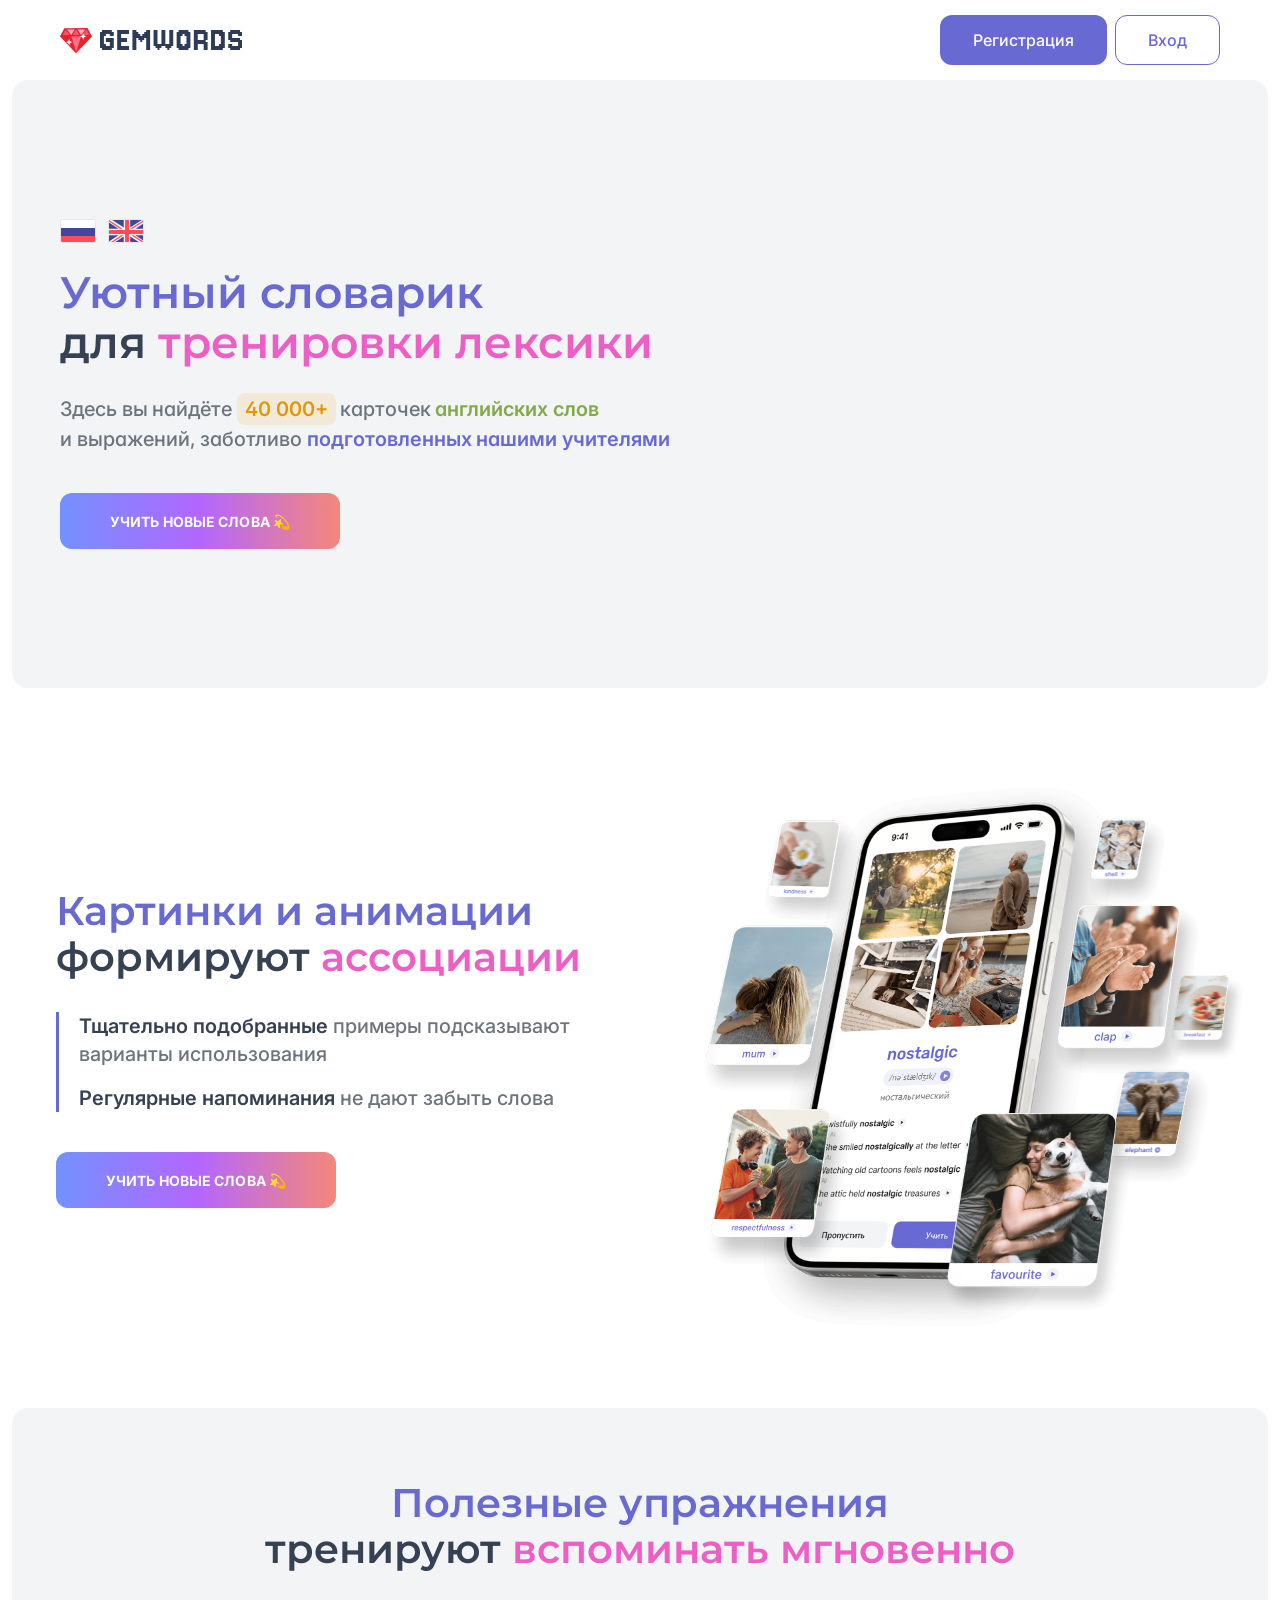
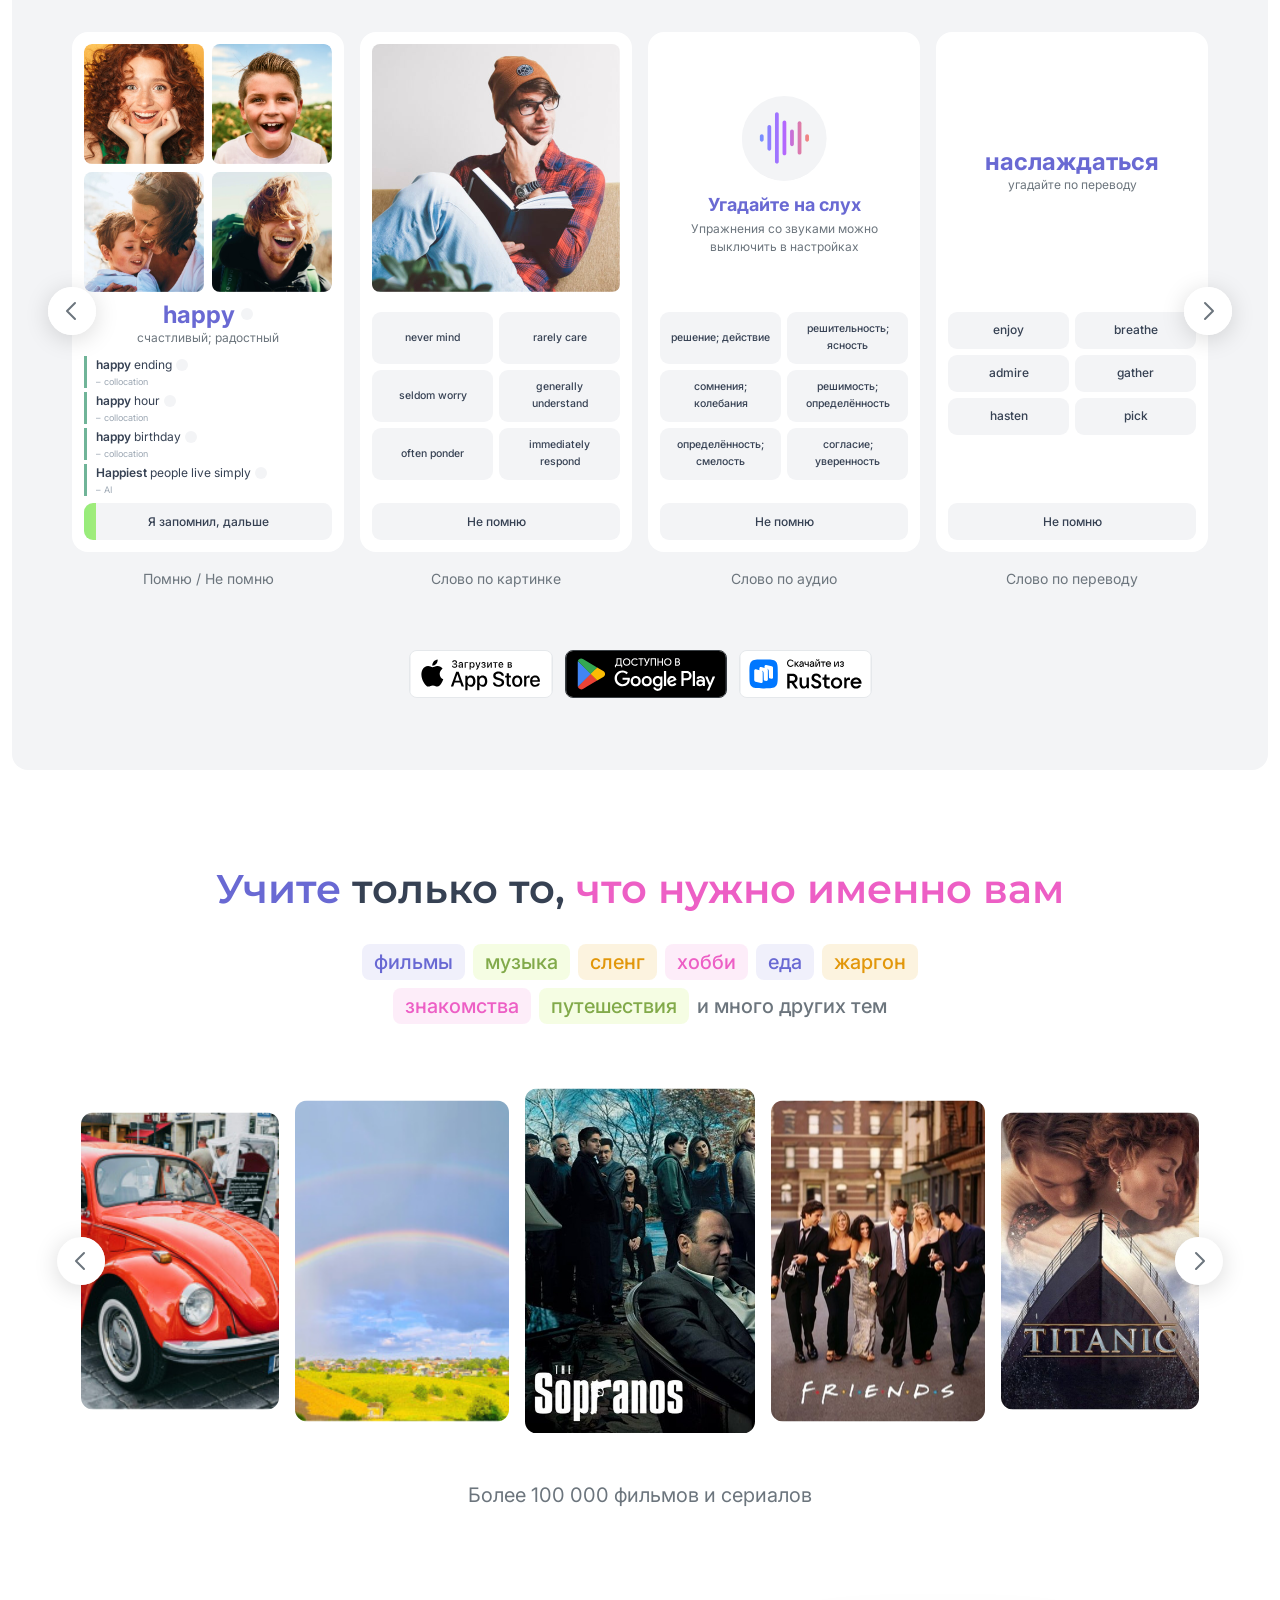
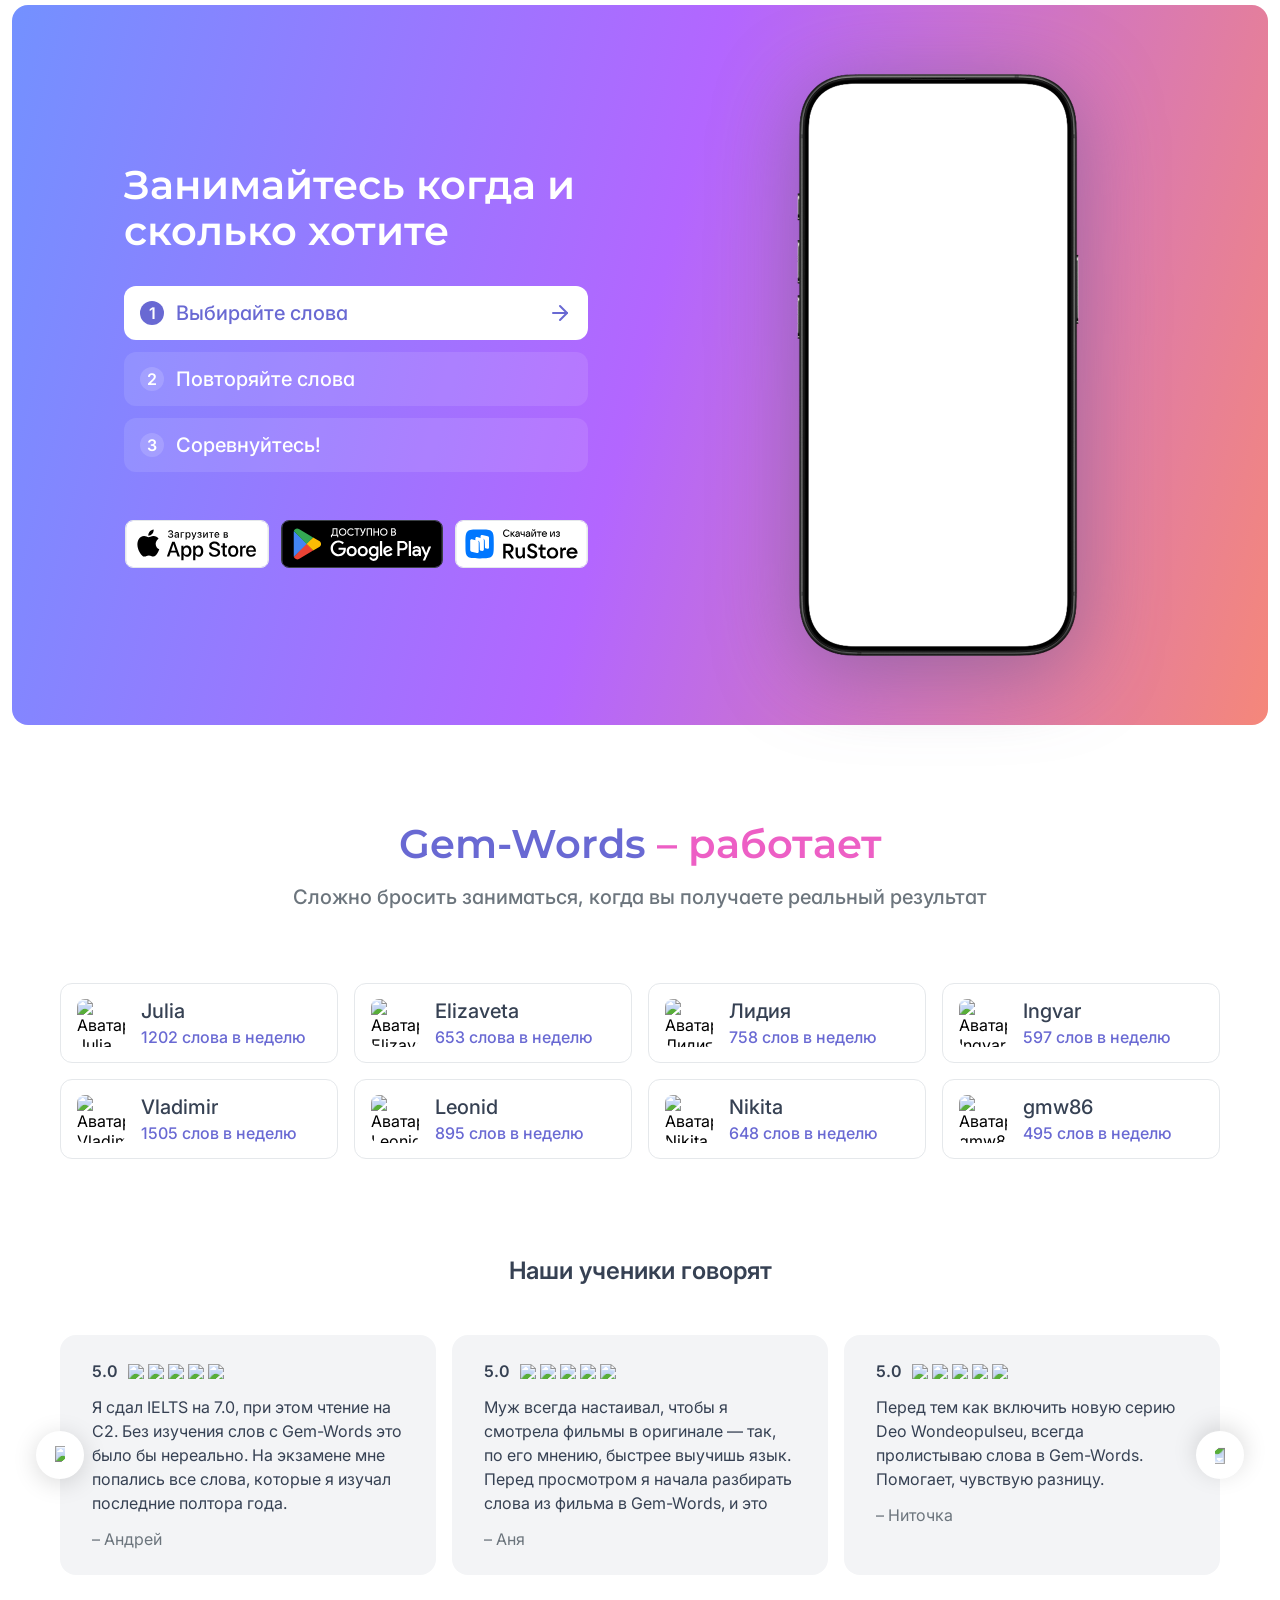
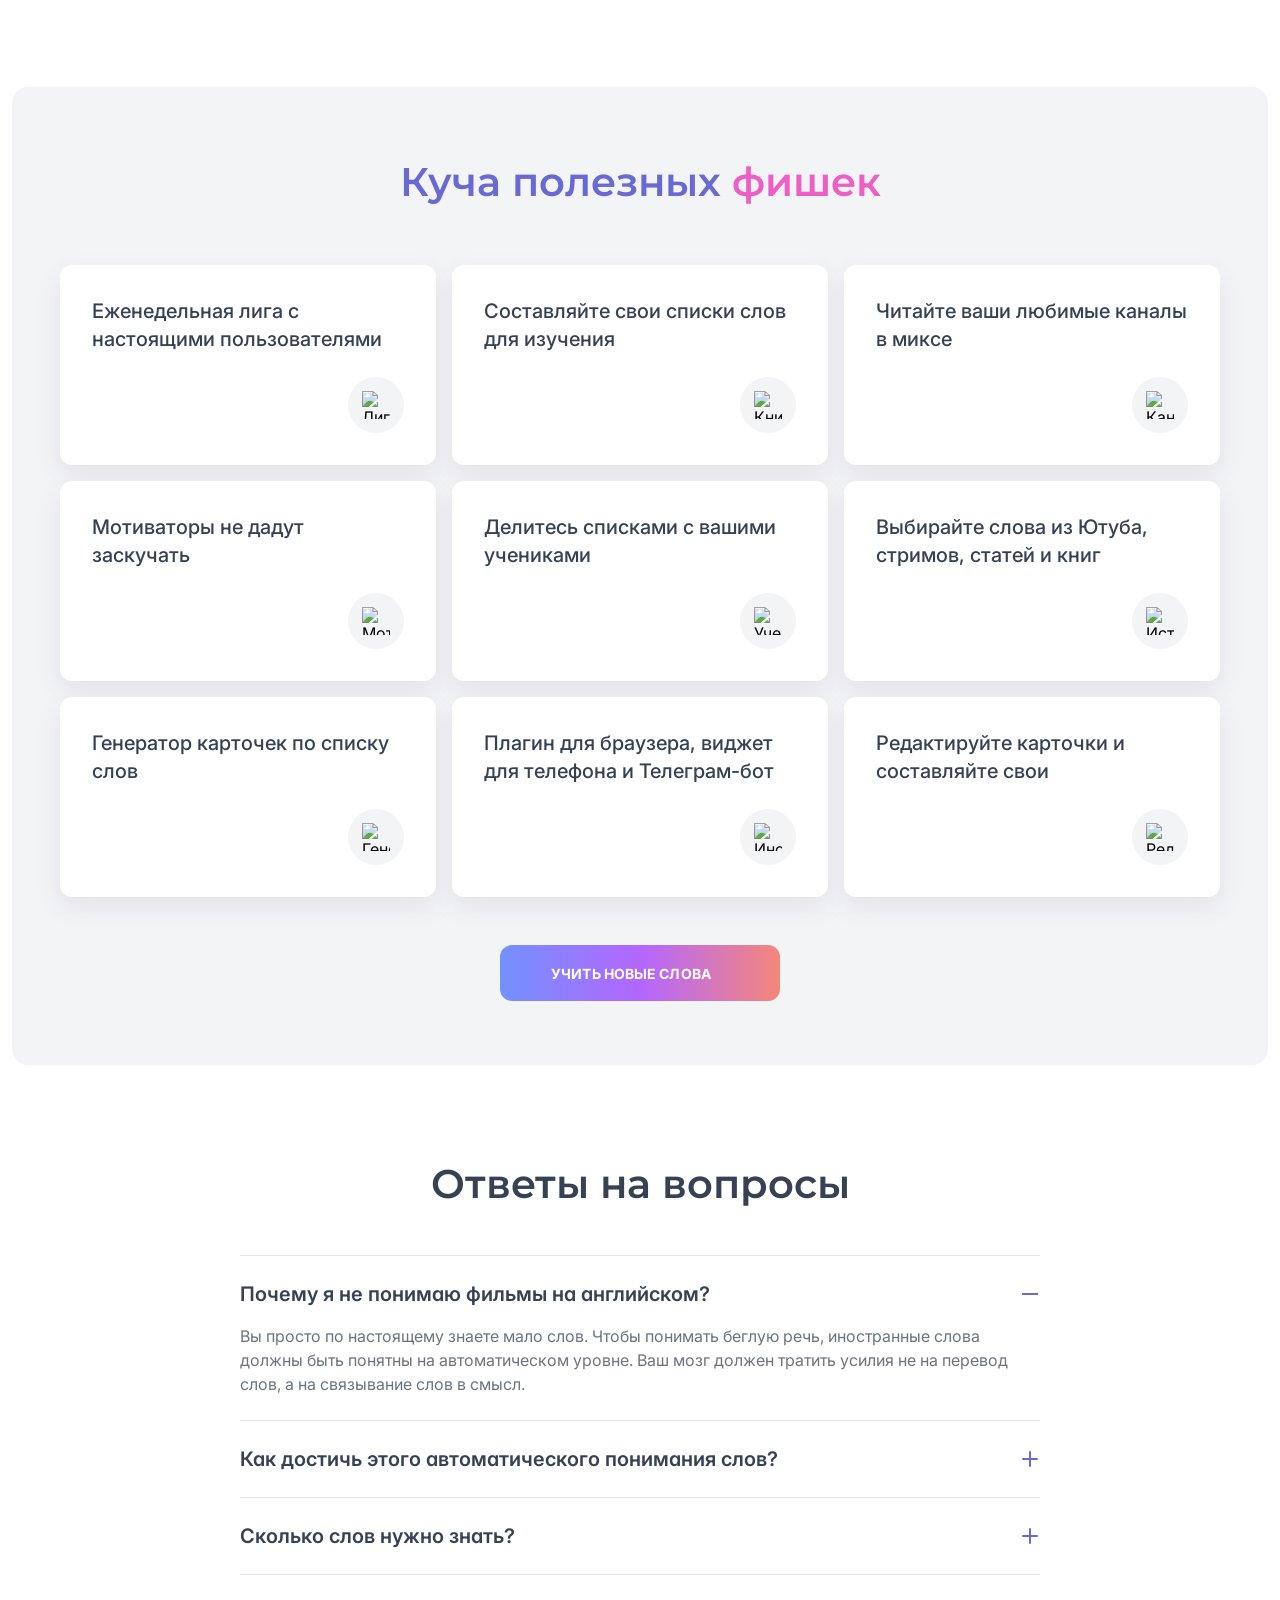
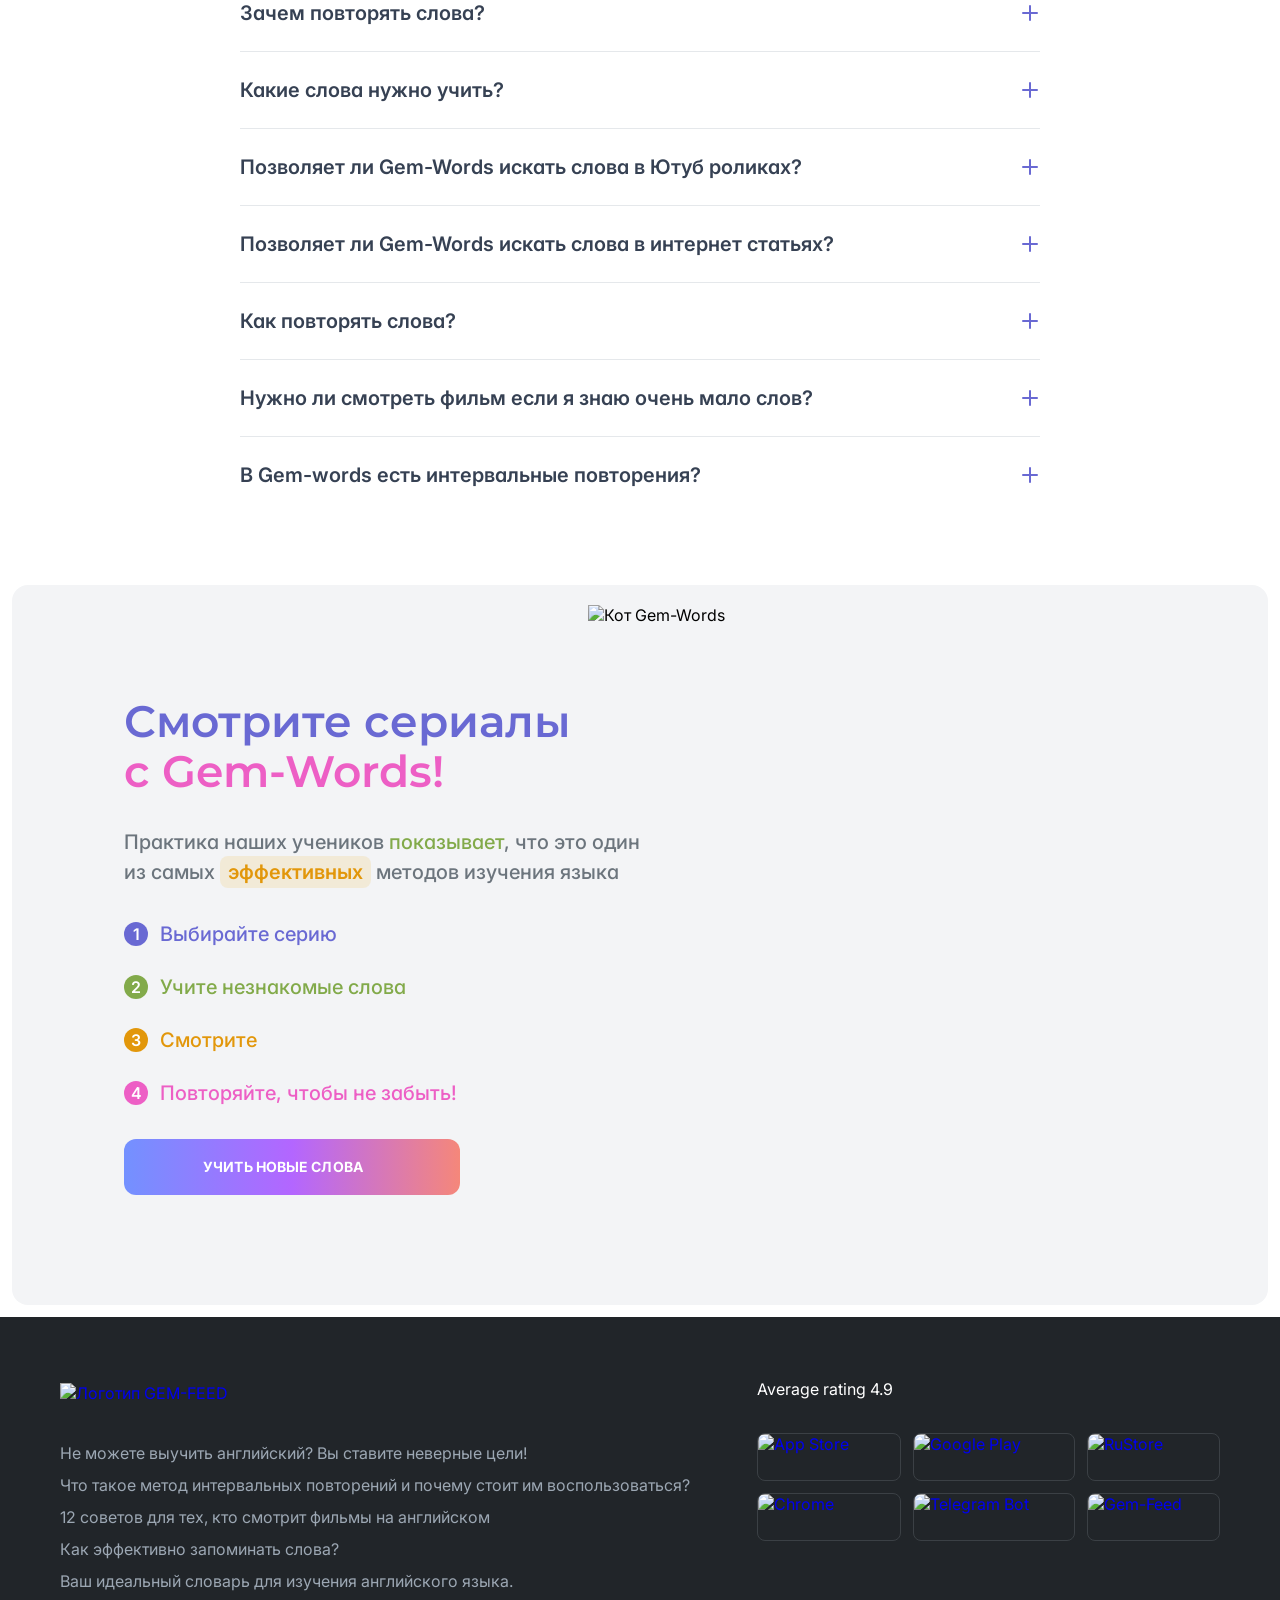
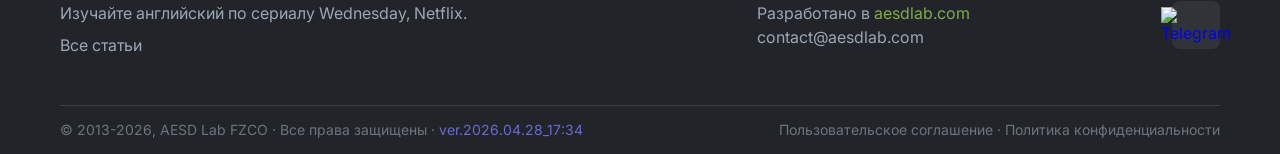
==== commit db5d8d9b: "Update index.html__29.06.18:50" ====
--- a/index.html
+++ b/index.html
@@ -1 +1 @@
-<!DOCTYPE html><html lang="ru"><head><meta charset="UTF-8"><meta name="viewport" content="width=device-width,initial-scale=1"><title>Gem Words – Dictionary with AI for English learners</title><link rel="stylesheet" href="style.css"><link rel="preconnect" href="https://fonts.googleapis.com"><link rel="preconnect" href="https://fonts.gstatic.com" crossorigin><link href="https://fonts.googleapis.com/css2?family=Inter:wght@400;500;600;700;800&family=Montserrat:wght@600&display=swap" rel="stylesheet"></head><body><header class="header"><div class="header__container"><a href="#" class="header__logo"><img src="./assets/image/header/logo.svg" alt="GEMWORDS"></a><div class="header__actions"><button href="#" data-modal="login" class="btn btn--register">Регистрация</button> <button href="#" data-modal="register" class="btn btn--login">Вход</button></div><button class="header__login"><img src="./assets/image/header/login.svg" alt="Логин"></button></div></header><main><section class="hero"><div class="hero__content"><div class="hero__flags hero__flags--dt"><div class="flag"><img src="./assets/image/hero/RU.svg" alt="RU"></div><div class="flag"><img src="./assets/image/hero/UK.svg" alt="UK"></div></div><h1 class="hero__title"><span class="text-violet">Уютный словарик</span><br>для <span class="text-pink">тренировки лексики</span><div class="hero__flags hero__flags--mb"><div class="flag"><img src="./assets/image/hero/RU.svg" alt="RU"></div><div class="flag"><img src="./assets/image/hero/UK.svg" alt="UK"></div></div></h1><div class="hero__desc"><p class="hero__line">Здесь вы найдёте <mark class="hero__highlight text-highlight">40 000+</mark> карточек <span class="text-green">английских слов</span><br class="hero-break-desc">и выражений, заботливо <span class="text-violet">подготовленных нашими учителями</span></p></div><a href="#" class="common-btn common-btn--hero">Учить новые слова 💫</a></div><video class="hero__video" autoplay loop muted playsinline><source src="./assets/video/hero/gem-words-girl.mp4" type="video/mp4"></video></section><section class="benefits"><div class="benefits__content"><h2 class="benefits__title"><span class="text-violet">Картинки и анимации</span> формируют <span class="text-pink">ассоциации</span></h2><ul class="benefits__list"><li class="benefits__item"><span>Тщательно подобранные</span> примеры подсказывают варианты использования</li><li class="benefits__item"><span>Регулярные напоминания</span> не дают забыть слова</li></ul><a href="#" class="common-btn common-btn--benefits">Учить новые слова 💫</a></div><div class="benefits__visual"><div class="benefits__phone"><img src="./assets/image/benefits/iPhone.png" alt="iPhone"><div class="benefits__card benefits__card--kindness"><img src="./assets/image/benefits/kindnesss.png" alt="kindness"></div><div class="benefits__card benefits__card--mum"><img src="./assets/image/benefits/mum.png" alt="mum"></div><div class="benefits__card benefits__card--respectfulness"><img src="./assets/image/benefits/respectfulness.png" alt="respectfulness"></div><div class="benefits__card benefits__card--shell"><img src="./assets/image/benefits/shell.png" alt="shell"></div><div class="benefits__card benefits__card--breakfast"><img src="./assets/image/benefits/breakfast.png" alt="breakfast"></div><div class="benefits__card benefits__card--elephant"><img src="./assets/image/benefits/elephant.png" alt="elephant"></div><div class="benefits__card benefits__card--clap"><img src="./assets/image/benefits/clap.png" alt="clap"></div><div class="benefits__card benefits__card--favourite"><img src="./assets/image/benefits/favorite.png" alt="favourite"></div></div></div></section><section class="exercises"><h2 class="exercises__title"><span class="text-violet">Полезные упражнения</span><br>тренируют <span class="text-pink">вспоминать мгновенно</span></h2><div class="exercises__wrapper"><div class="exercises__slider"><div class="exercises__slides"><!-- Card 1 --><div class="exercises__slide"><div class="exercises__card"><div class="exercises__card-img exercises__card-img--grid"><div class="exercises__card-img__item"><img src="./assets/image/exercises/women.jpg" alt="Women"></div><div class="exercises__card-img__item"><img src="./assets/image/exercises/boy.jpg" alt="Boy"></div><div class="exercises__card-img__item"><img src="./assets/image/exercises/womenAndKids.jpg" alt="Womwn and kids"></div><div class="exercises__card-img__item"><img src="./assets/image/exercises/men.jpg" alt="Men"></div></div><div class="exercises__card-body"><div class="exercises__card-word"><span class="exercises__card-word__text">happy</span> <span class="exercises__card-word__dot"></span></div><p class="exercises__card-word__translate">счастливый; радостный</p><ul class="exercises__card-list"><li class="exercises__card-list__item"><div class="exercises__card-list__row"><span class="exercises__card-list__phrase">happy <span>ending</span></span> <span class="exercises__card-list__dot"></span></div><span class="exercises__card-list__tag">– collocation</span></li><li class="exercises__card-list__item"><div class="exercises__card-list__row"><span class="exercises__card-list__phrase">happy <span>hour</span></span> <span class="exercises__card-list__dot"></span></div><span class="exercises__card-list__tag">– collocation</span></li><li class="exercises__card-list__item"><div class="exercises__card-list__row"><span class="exercises__card-list__phrase">happy <span>birthday</span></span> <span class="exercises__card-list__dot"></span></div><span class="exercises__card-list__tag">– collocation</span></li><li class="exercises__card-list__item"><div class="exercises__card-list__row"><span class="exercises__card-list__phrase">Happiest <span>people live simply</span></span> <span class="exercises__card-list__dot"></span></div><span class="exercises__card-list__tag">– AI</span></li></ul></div><button class="exercises__card-btn exercises__card-btn--gradient">Я запомнил, дальше</button></div><p class="exercises__card-label">Помню / Не помню</p></div><!-- Card 2 --><div class="exercises__slide"><div class="exercises__card"><div class="exercises__card-img exercises__card-img--single"><img src="./assets/image/exercises/ReadBook.jpg" alt="Reading a book"></div><div class="exercises__options"><div class="exercises__options__row"><div class="exercises__options__btn">never mind</div><div class="exercises__options__btn">rarely care</div></div><div class="exercises__options__row"><div class="exercises__options__btn">seldom worry</div><div class="exercises__options__btn">generally understand</div></div><div class="exercises__options__row"><div class="exercises__options__btn">often ponder</div><div class="exercises__options__btn">immediately<br>respond</div></div></div><button class="exercises__card-btn">Не помню</button></div><p class="exercises__card-label">Слово по картинке</p></div><!-- Card 3 --><div class="exercises__slide"><div class="exercises__card"><div class="exercises__card-title"><div class="exercises__card-audio__icon"><img src="./assets/image/exercises/audio.svg" alt=""></div><h3 class="exercises__card-audio__title">Угадайте на слух</h3><p class="exercises__card-audio__desc">Упражнения со звуками можно выключить в настройках</p></div><div class="exercises__options"><div class="exercises__options__row"><div class="exercises__options__btn">решение; действие</div><div class="exercises__options__btn">решительность; ясность</div></div><div class="exercises__options__row"><div class="exercises__options__btn">сомнения; колебания</div><div class="exercises__options__btn">решимость; определённость</div></div><div class="exercises__options__row"><div class="exercises__options__btn">определённость; смелость</div><div class="exercises__options__btn">согласие; уверенность</div></div></div><button class="exercises__card-btn">Не помню</button></div><p class="exercises__card-label">Слово по аудио</p></div><!-- Card 4 --><div class="exercises__slide"><div class="exercises__card"><div class="exercises__card-title exercises__card-title--big-pd"><h3 class="exercises__card__word">наслаждаться</h3><p class="exercises__card__hint">угадайте по переводу</p></div><div class="exercises__options"><div class="exercises__options__row"><div class="exercises__options__btn exercises__options__btn--small">enjoy</div><div class="exercises__options__btn exercises__options__btn--small">breathe</div></div><div class="exercises__options__row"><div class="exercises__options__btn exercises__options__btn--small">admire</div><div class="exercises__options__btn exercises__options__btn--small">gather</div></div><div class="exercises__options__row"><div class="exercises__options__btn exercises__options__btn--small">hasten</div><div class="exercises__options__btn exercises__options__btn--small">pick</div></div></div><button class="exercises__card-btn">Не помню</button></div><p class="exercises__card-label">Слово по переводу</p></div><!-- Card 5 --><div class="exercises__slide"><div class="exercises__card"><div class="exercises__card-title exercises__card-title--big-pd"><h3 class="exercises__card__word exercises__card__word--middle">You feel proud after<br>doing something well</h3><p class="exercises__card__hint">какое слово загадано?</p></div><div class="exercises__options"><div class="exercises__options__row"><div class="exercises__options__btn exercises__options__btn--small">sorrow</div><div class="exercises__options__btn exercises__options__btn--small">anxious</div></div><div class="exercises__options__row"><div class="exercises__options__btn exercises__options__btn--small">gloomy</div><div class="exercises__options__btn exercises__options__btn--small">happy</div></div><div class="exercises__options__row"><div class="exercises__options__btn exercises__options__btn--small">pick</div><div class="exercises__options__btn exercises__options__btn--small">dismal</div></div></div><button class="exercises__card-btn">Подсказка</button></div><p class="exercises__card-label">Слово по переводу</p></div><!-- Card 6 --><div class="exercises__slide"><div class="exercises__card"><div class="exercises__card-title exercises__card-title--lg-pd"><h3 class="exercises__card__word exercises__card__word--small">Выберите предложение<br>где <span>неверно</span> используется слово</h3></div><div class="exercises__options"><div class="exercises__options__row"><div class="exercises__options__btn exercises__options__btn--long">They cooked the soup until it reached <span>felicity</span></div></div><div class="exercises__options__row"><div class="exercises__options__btn exercises__options__btn--long">The speech ended with unexpected <span>felicity</span></div></div><div class="exercises__options__row"><div class="exercises__options__btn exercises__options__btn--long">Their weekend felt full of simple <span>felicity</span></div></div><div class="exercises__options__row"><div class="exercises__options__btn exercises__options__btn--long">The writer's phrasing showed great <span>felicity</span></div></div></div><button class="exercises__card-btn">Подсказка</button></div><p class="exercises__card-label">Слово по переводу</p></div><!-- Card 7 --><div class="exercises__slide"><div class="exercises__card"><div class="exercises__card-title exercises__card-title--lg-pd"><h3 class="exercises__card__word exercises__card__word--small">Выберите <span>неверное</span><br>словосочетание</h3></div><div class="exercises__options"><div class="exercises__options__row"><div class="exercises__options__btn exercises__options__btn--small">sharp prick</div><div class="exercises__options__btn exercises__options__btn--small">what a prick</div></div><div class="exercises__options__row"><div class="exercises__options__btn exercises__options__btn--small">dance prick</div><div class="exercises__options__btn exercises__options__btn--small">prick your finger</div></div></div><button class="exercises__card-btn">Подсказка</button></div><p class="exercises__card-label">Слово по переводу</p></div><!-- Card 8 --><div class="exercises__slide"><div class="exercises__card"><div class="exercises__card-title exercises__card-title--sm-pd"><h3 class="exercises__card__word exercises__card__word--desc">When the detective <span>dropped by</span>, he<br>immediately noticed that something was<br>wrong. The suspect claimed he had just<br>been <span>chilling out</span> and reading a book all<br>evening. However, the reading lamp was<br>completely cold, and the book was<br>covered in a thick layer of dust. The man's<br>story simply didn't <span>add up</span>. It was obvious<br>that he was trying to __________ the<br>investigators</h3><p class="exercises__card__hint">Какое словосочетание пропущено?</p></div><div class="exercises__options"><div class="exercises__options__row"><div class="exercises__options__btn exercises__options__btn--small">take in</div><div class="exercises__options__btn exercises__options__btn--small">cover up for</div></div><div class="exercises__options__row"><div class="exercises__options__btn exercises__options__btn--small">suck up to</div><div class="exercises__options__btn exercises__options__btn--small">crack up</div></div><div class="exercises__options__row exercises__options__row--1element"><div class="exercises__options__btn exercises__options__btn--small">look for</div></div></div><button class="exercises__card-btn">Подсказка</button></div><p class="exercises__card-label">Слово по переводу</p></div><!-- Card 9 --><div class="exercises__slide"><div class="exercises__card"><div class="exercises__card-title exercises__card-title--md-pd"><h3 class="exercises__card__word exercises__card__word--middle">Сопоставьте слова<br>переводу</h3></div><div class="exercises__options exercises__options--more-elem"><div class="exercises__options__row"><div class="exercises__options__btn exercises__options__btn--small">glow up</div><div class="exercises__options__btn exercises__options__btn--small">сделать перерыв</div></div><div class="exercises__options__row"><div class="exercises__options__btn exercises__options__btn--small">take a break</div><div class="exercises__options__btn exercises__options__btn--small">освежать</div></div><div class="exercises__options__row"><div class="exercises__options__btn exercises__options__btn--small">never mind</div><div class="exercises__options__btn exercises__options__btn--small">веселый</div></div><div class="exercises__options__row"><div class="exercises__options__btn exercises__options__btn--small">refresh</div><div class="exercises__options__btn exercises__options__btn--small">неважно</div></div><div class="exercises__options__row"><div class="exercises__options__btn exercises__options__btn--small">take it easy</div><div class="exercises__options__btn exercises__options__btn--small">преображение</div></div><div class="exercises__options__row"><div class="exercises__options__btn exercises__options__btn--small">cheerful</div><div class="exercises__options__btn exercises__options__btn--small">расслабься</div></div></div><button class="exercises__card-btn">Подсказка</button></div><p class="exercises__card-label">Слово по переводу</p></div><!-- Card 10 --><div class="exercises__slide"><div class="exercises__card"><div class="exercises__card-title exercises__card-title--vsm-pd"><h3 class="exercises__card__word exercises__card__word--mini">Сопоставьте слова картинкам</h3></div><div class="exercises__card-img exercises__card-img--grid exercises__card-img--grid--moreImg"><div class="exercises__card-img__item exercises__card-img__item--small"><img src="./assets/image/exercises/cloud.jpg" alt="On cloud nine"></div><div class="exercises__card-img__item exercises__card-img__item--small"><img src="./assets/image/exercises/rainbow.jpg" alt="Rainbow"></div><div class="exercises__card-img__item exercises__card-img__item--small"><img src="./assets/image/exercises/refresh.jpg" alt="Refresh"></div><div class="exercises__card-img__item exercises__card-img__item--small"><img src="./assets/image/exercises/star.jpg" alt="Star"></div><div class="exercises__card-img__item exercises__card-img__item--small"><img src="./assets/image/exercises/car.jpg" alt="Car"></div><div class="exercises__card-img__item exercises__card-img__item--small"><img src="./assets/image/exercises/thrilling.jpg" alt="Thrilling"></div></div><div class="exercises__options exercises__options--three-elem"><div class="exercises__options__row"><div class="exercises__options__btn exercises__options__btn--small">rainbow</div><div class="exercises__options__btn exercises__options__btn--small">star</div></div><div class="exercises__options__row"><div class="exercises__options__btn exercises__options__btn--small">car</div><div class="exercises__options__btn exercises__options__btn--small">on cloud nine</div></div><div class="exercises__options__row"><div class="exercises__options__btn exercises__options__btn--small">thrilling</div><div class="exercises__options__btn exercises__options__btn--small">refresh</div></div></div><button class="exercises__card-btn">Подсказка</button></div><p class="exercises__card-label">Слово по переводу</p></div></div></div><button class="exercises__nav exercises__nav--prev" aria-label="Назад"><img src="./assets/image/slider/btn.svg" alt="Предыдущий"></button> <button class="exercises__nav exercises__nav--next" aria-label="Вперёд"><img src="./assets/image/slider/btn.svg" alt="Следующий"></button></div><div class="exercises__badges"><a href="#"><img class="badges-appstore" src="./assets/image/apps/App_Store_Badge.svg" alt="AppStore"> </a><a href="#"><img class="badges-google" src="./assets/image/apps/GooglePlay_Badge.svg" alt="GooglePlay"> </a><a href="#"><img class="badges-rustore" src="./assets/image/apps/RuStore_Badge.svg" alt="RuStore"></a></div></section><section class="interests"><h2 class="interests__title"><span class="text-violet">Учите</span> только то, <span class="text-pink">что нужно именно вам</span></h2><div class="interests__tags"><mark class="interests__tag interests__tag--purple text-highlight">фильмы</mark> <mark class="interests__tag interests__tag--green text-highlight">музыка</mark> <mark class="interests__tag interests__tag--orange text-highlight">сленг</mark> <mark class="interests__tag interests__tag--pink text-highlight">хобби</mark> <mark class="interests__tag interests__tag--purple text-highlight">еда</mark> <mark class="interests__tag interests__tag--orange text-highlight">жаргон</mark> <mark class="interests__tag interests__tag--pink text-highlight">знакомства</mark> <mark class="interests__tag interests__tag--green text-highlight">путешествия</mark> <mark class="interests__tag interests__tag--gray">и много других тем</mark></div><div class="interests__slider"><div class="interests__slides"><div class="interests__slide"><img src="./assets/image/interests/sopranos.jpg" alt="Сопрано"></div><div class="interests__slide"><img src="./assets/image/interests/friends.jpg" alt="Друзья"></div><div class="interests__slide"><img src="./assets/image/interests/titanic.jpg" alt="Титаник"></div><div class="interests__slide"><img src="./assets/image/interests/harryPotter.jpg" alt="Гарри Поттер"></div><div class="interests__slide"><img src="./assets/image/interests/mickey17.jpg" alt="Микки17"></div><div class="interests__slide"><img src="./assets/image/exercises/cloud.jpg" alt="Сопрано"></div><div class="interests__slide"><img src="./assets/image/exercises/star.jpg" alt="Друзья"></div><div class="interests__slide"><img src="./assets/image/exercises/thrilling.jpg" alt="Титаник"></div><div class="interests__slide"><img src="./assets/image/exercises/car.jpg" alt="Гарри Поттер"></div><div class="interests__slide"><img src="./assets/image/exercises/rainbow.jpg" alt="Микки17"></div></div><button class="interests__nav-btn interests__nav-btn--prev" aria-label="Предыдущий"><img src="./assets/image/slider/btn.svg" alt="предыдущий"></button> <button class="interests__nav-btn interests__nav-btn--next" aria-label="Следующий"><img src="./assets/image/slider/btn.svg" alt="Следующий"></button></div><div class="interests__caption"><p>Более 100 000 фильмов и сериалов</p></div></section><section class="promo"><div class="promo__content"><div class="promo__info"><h2 class="promo__title">Занимайтесь когда и сколько хотите</h2><div class="promo__steps"><div class="promo__step promo__step--active"><span class="promo__step-num">1</span> <span class="promo__step-text">Выбирайте слова</span><div class="promo__step-icon"><img src="./assets/image/promo/arrow.svg" alt="arrow"></div></div><div class="promo__step"><span class="promo__step-num">2</span> <span class="promo__step-text">Повторяйте слова</span><div class="promo__step-icon"><img src="./assets/image/promo/arrow.svg" alt="arrow"></div></div><div class="promo__step"><span class="promo__step-num">3</span> <span class="promo__step-text">Соревнуйтесь!</span><div class="promo__step-icon"><img src="./assets/image/promo/arrow.svg" alt="arrow"></div></div></div></div><div class="promo__badges"><a href="#"><img class="badges-appstore" src="./assets/image/apps/App_Store_Badge.svg" alt="AppStore"> </a><a href="#"><img class="badges-google" src="./assets/image/apps/GooglePlay_Badge.svg" alt="GooglePlay"> </a><a href="#"><img class="badges-rustore" src="./assets/image/apps/RuStore_Badge.svg" alt="RuStore"></a></div></div><div class="promo__mockup"><div class="promo__phone"><img src="./assets/image/promo/phoneBorder.png" alt="phone"><div class="promo__screens"><div class="promo__screen promo__screen--active"><video autoplay loop muted playsinline><source src="./assets/video/promo/how-to-work-1.mp4" type="video/mp4"></video></div><div class="promo__screen"><video autoplay loop muted playsinline><source src="./assets/video/promo/how-to-work-2.mp4" type="video/mp4"></video></div><div class="promo__screen"><img src="./assets/image/promo/how-to-work-1.webp" alt="аа"></div></div></div><div class="promo__dots"><span class="promo__dot promo__dot--active"></span> <span class="promo__dot"></span> <span class="promo__dot"></span></div></div></section><!-- ===== БЛОК: отзывы ===== --><section class="reviews"><div class="reviews__container"><header class="reviews__header"><h1 class="reviews__title">Gem-Words <span class="text-pink">– работает</span></h1><p class="reviews__subtitle">Сложно бросить заниматься, когда вы получаете реальный результат</p></header><div class="reviews__grid"><article class="reviews__card"><div class="reviews__card-avatar"><img class="reviews__card-img" src="assets/image/reviews/Frame_Julia.jpg" alt="Аватар Julia"></div><div class="reviews__card-info"><span class="reviews__card-name">Julia</span> <span class="reviews__card-stat">1202 слова в неделю</span></div></article><article class="reviews__card"><div class="reviews__card-avatar"><img class="reviews__card-img" src="assets/image/reviews/Frame_Elizaveta.jpg" alt="Аватар Elizaveta"></div><div class="reviews__card-info"><span class="reviews__card-name">Elizaveta</span> <span class="reviews__card-stat">653 слова в неделю</span></div></article><article class="reviews__card"><div class="reviews__card-avatar"><img class="reviews__card-img" src="assets/image/reviews/Frame_lidiya.jpg" alt="Аватар Лидия"></div><div class="reviews__card-info"><span class="reviews__card-name">Лидия</span> <span class="reviews__card-stat">758 слов в неделю</span></div></article><article class="reviews__card"><div class="reviews__card-avatar"><img class="reviews__card-img" src="assets/image/reviews/Frame_Ingvar.jpg" alt="Аватар Ingvar"></div><div class="reviews__card-info"><span class="reviews__card-name">Ingvar</span> <span class="reviews__card-stat">597 слов в неделю</span></div></article><article class="reviews__card"><div class="reviews__card-avatar"><img class="reviews__card-img" src="assets/image/reviews/Frame_Vladimir.jpg" alt="Аватар Vladimir"></div><div class="reviews__card-info"><span class="reviews__card-name">Vladimir</span> <span class="reviews__card-stat">1505 слов в неделю</span></div></article><article class="reviews__card"><div class="reviews__card-avatar"><img class="reviews__card-img" src="assets/image/reviews/Frame_Leonid.jpg" alt="Аватар Leonid"></div><div class="reviews__card-info"><span class="reviews__card-name">Leonid</span> <span class="reviews__card-stat">895 слов в неделю</span></div></article><article class="reviews__card"><div class="reviews__card-avatar"><img class="reviews__card-img" src="assets/image/reviews/Frame_Nikita.jpg" alt="Аватар Nikita"></div><div class="reviews__card-info"><span class="reviews__card-name">Nikita</span> <span class="reviews__card-stat">648 слов в неделю</span></div></article><article class="reviews__card"><div class="reviews__card-avatar"><img class="reviews__card-img" src="assets/image/reviews/Frame_gmw86.jpg" alt="Аватар gmw86"></div><div class="reviews__card-info"><span class="reviews__card-name">gmw86</span> <span class="reviews__card-stat">495 слов в неделю</span></div></article></div></div></section><section class="testimonials"><div class="testimonials__container"><h2 class="testimonials__title">Наши ученики говорят</h2><div class="testimonials__slider"><div class="testimonials__slides" id="slides-container"><article class="testimonials__slide" data-slide-index="0"><div class="testimonials__rating"><span class="testimonials__rating-value">5.0</span><div class="testimonials__stars"><div class="testimonials__star-wrapper"><img src="assets/image/testimonials/Star.svg" alt="Рейтинг" class="testimonials__star"></div><div class="testimonials__star-wrapper"><img src="assets/image/testimonials/Star.svg" alt="Рейтинг" class="testimonials__star"></div><div class="testimonials__star-wrapper"><img src="assets/image/testimonials/Star.svg" alt="Рейтинг" class="testimonials__star"></div><div class="testimonials__star-wrapper"><img src="assets/image/testimonials/Star.svg" alt="Рейтинг" class="testimonials__star"></div><div class="testimonials__star-wrapper"><img src="assets/image/testimonials/Star.svg" alt="Рейтинг" class="testimonials__star"></div></div></div><p class="testimonials__text">Я сдал IELTS на 7.0, при этом чтение на C2. Без изучения слов с Gem-Words это было бы нереально. На экзамене мне попались все слова, которые я изучал последние полтора года.</p><span class="testimonials__author">– Андрей</span></article><article class="testimonials__slide" data-slide-index="1"><div class="testimonials__rating"><span class="testimonials__rating-value">5.0</span><div class="testimonials__stars"><div class="testimonials__star-wrapper"><img src="assets/image/testimonials/Star.svg" alt="Рейтинг" class="testimonials__star"></div><div class="testimonials__star-wrapper"><img src="assets/image/testimonials/Star.svg" alt="Рейтинг" class="testimonials__star"></div><div class="testimonials__star-wrapper"><img src="assets/image/testimonials/Star.svg" alt="Рейтинг" class="testimonials__star"></div><div class="testimonials__star-wrapper"><img src="assets/image/testimonials/Star.svg" alt="Рейтинг" class="testimonials__star"></div><div class="testimonials__star-wrapper"><img src="assets/image/testimonials/Star.svg" alt="Рейтинг" class="testimonials__star"></div></div></div><p class="testimonials__text">Муж всегда настаивал, чтобы я смотрела фильмы в оригинале — так, по его мнению, быстрее выучишь язык. Перед просмотром я начала разбирать слова из фильма в Gem-Words, и это действительно сработало: за полгода я подтянула английский до уровня, когда могу смотреть любые фильмы без субтитров и полностью понимать сюжет. Для меня, с тремя детьми и плотным графиком, это стало настоящим открытием.</p><span class="testimonials__author">– Аня</span></article><article class="testimonials__slide" data-slide-index="2"><div class="testimonials__rating"><span class="testimonials__rating-value">5.0</span><div class="testimonials__stars"><div class="testimonials__star-wrapper"><img src="assets/image/testimonials/Star.svg" alt="Рейтинг" class="testimonials__star"></div><div class="testimonials__star-wrapper"><img src="assets/image/testimonials/Star.svg" alt="Рейтинг" class="testimonials__star"></div><div class="testimonials__star-wrapper"><img src="assets/image/testimonials/Star.svg" alt="Рейтинг" class="testimonials__star"></div><div class="testimonials__star-wrapper"><img src="assets/image/testimonials/Star.svg" alt="Рейтинг" class="testimonials__star"></div><div class="testimonials__star-wrapper"><img src="assets/image/testimonials/Star.svg" alt="Рейтинг" class="testimonials__star"></div></div></div><p class="testimonials__text">Перед тем как включить новую серию Deo Wondeopulseu, всегда пролистываю слова в Gem-Words. Помогает, чувствую разницу.</p><span class="testimonials__author">– Ниточка</span></article><article class="testimonials__slide" data-slide-index="3"><div class="testimonials__rating"><span class="testimonials__rating-value">5.0</span><div class="testimonials__stars"><div class="testimonials__star-wrapper"><img src="assets/image/testimonials/Star.svg" alt="Рейтинг" class="testimonials__star"></div><div class="testimonials__star-wrapper"><img src="assets/image/testimonials/Star.svg" alt="Рейтинг" class="testimonials__star"></div><div class="testimonials__star-wrapper"><img src="assets/image/testimonials/Star.svg" alt="Рейтинг" class="testimonials__star"></div><div class="testimonials__star-wrapper"><img src="assets/image/testimonials/Star.svg" alt="Рейтинг" class="testimonials__star"></div><div class="testimonials__star-wrapper"><img src="assets/image/testimonials/Star.svg" alt="Рейтинг" class="testimonials__star"></div></div></div><p class="testimonials__text">Много лет занимаюсь в дуолинго, но понял что без тренеровки слов нормального прогресса не добиться. Попробовал разные приложения, но везде какие то ограничения или недостатки. Открыл для себя Gem-Words - это как дуолинго для тренеровки слов! Теперь занимаюсь каждый день и, когда езжу в Европу, понимаю, что время потрачено не зря.</p><span class="testimonials__author">– Макс</span></article><article class="testimonials__slide" data-slide-index="4"><div class="testimonials__rating"><span class="testimonials__rating-value">5.0</span><div class="testimonials__stars"><div class="testimonials__star-wrapper"><img src="assets/image/testimonials/Star.svg" alt="Рейтинг" class="testimonials__star"></div><div class="testimonials__star-wrapper"><img src="assets/image/testimonials/Star.svg" alt="Рейтинг" class="testimonials__star"></div><div class="testimonials__star-wrapper"><img src="assets/image/testimonials/Star.svg" alt="Рейтинг" class="testimonials__star"></div><div class="testimonials__star-wrapper"><img src="assets/image/testimonials/Star.svg" alt="Рейтинг" class="testimonials__star"></div><div class="testimonials__star-wrapper"><img src="assets/image/testimonials/Star.svg" alt="Рейтинг" class="testimonials__star"></div></div></div><p class="testimonials__text">Gem-Words помогает не только для изучения слов по фильмам и сериалам, но и просто иметь словарь для своих целей. Разделять на списки и фильтровать.</p><span class="testimonials__author">– Илья</span></article><article class="testimonials__slide" data-slide-index="5"><div class="testimonials__rating"><span class="testimonials__rating-value">5.0</span><div class="testimonials__stars"><div class="testimonials__star-wrapper"><img src="assets/image/testimonials/Star.svg" alt="Рейтинг" class="testimonials__star"></div><div class="testimonials__star-wrapper"><img src="assets/image/testimonials/Star.svg" alt="Рейтинг" class="testimonials__star"></div><div class="testimonials__star-wrapper"><img src="assets/image/testimonials/Star.svg" alt="Рейтинг" class="testimonials__star"></div><div class="testimonials__star-wrapper"><img src="assets/image/testimonials/Star.svg" alt="Рейтинг" class="testimonials__star"></div><div class="testimonials__star-wrapper"><img src="assets/image/testimonials/Star.svg" alt="Рейтинг" class="testimonials__star"></div></div></div><p class="testimonials__text">Очень удобно учить слова по фильмам. Также удобно просто читать какую-то книгу и составлять словарь в Gem-Words. Если пользоваться регулярно, то отлично дополняет словарный запас.</p><span class="testimonials__author">– Лидия</span></article><article class="testimonials__slide" data-slide-index="6"><div class="testimonials__rating"><span class="testimonials__rating-value">5.0</span><div class="testimonials__stars"><div class="testimonials__star-wrapper"><img src="assets/image/testimonials/Star.svg" alt="Рейтинг" class="testimonials__star"></div><div class="testimonials__star-wrapper"><img src="assets/image/testimonials/Star.svg" alt="Рейтинг" class="testimonials__star"></div><div class="testimonials__star-wrapper"><img src="assets/image/testimonials/Star.svg" alt="Рейтинг" class="testimonials__star"></div><div class="testimonials__star-wrapper"><img src="assets/image/testimonials/Star.svg" alt="Рейтинг" class="testimonials__star"></div><div class="testimonials__star-wrapper"><img src="assets/image/testimonials/Star.svg" alt="Рейтинг" class="testimonials__star"></div></div></div><p class="testimonials__text">Нравится, что упражнения простые, не надо ничего вписывать или говорить.</p><span class="testimonials__author">– Элина</span></article></div><button class="testimonials__nav-btn testimonials__nav-btn--prev" type="button" aria-label="Предыдущий отзыв"><img src="assets/image/testimonials/Arrow.svg" alt="Назад"></button> <button class="testimonials__nav-btn testimonials__nav-btn--next" type="button" aria-label="Следующий отзыв"><img src="assets/image/testimonials/Arrow.svg" alt="Вперед"></button></div></div></section><!-- ===== БЛОК: features ===== --><section class="features"><h2 class="features__title">Куча полезных <span class="text-pink">фишек</span></h2><div class="features__grid"><div class="features__card"><p class="features__card-text">Еженедельная лига с настоящими пользователями</p><div class="features__card-icon"><img class="features__card-emoji" src="assets/image/features/cup_icon.png" alt="Лига"></div></div><div class="features__card"><p class="features__card-text">Составляйте свои списки слов для изучения</p><div class="features__card-icon"><img class="features__card-emoji" src="assets/image/features/book_icon.png" alt="Книга"></div></div><div class="features__card"><p class="features__card-text">Читайте ваши любимые каналы в миксе</p><div class="features__card-icon"><img class="features__card-emoji" src="assets/image/features/message_icon.png" alt="Каналы"></div></div><div class="features__card"><p class="features__card-text">Мотиваторы не дадут заскучать</p><div class="features__card-icon"><img class="features__card-emoji" src="assets/image/features/petard_icon.png" alt="Мотивация"></div></div><div class="features__card"><p class="features__card-text">Делитесь списками с вашими учениками</p><div class="features__card-icon"><img class="features__card-emoji" src="assets/image/features/student_icon.png" alt="Ученики"></div></div><div class="features__card"><p class="features__card-text">Выбирайте слова из Ютуба, стримов, статей и книг</p><div class="features__card-icon"><img class="features__card-emoji" src="assets/image/features/folder_icon.png" alt="Источники"></div></div><div class="features__card"><p class="features__card-text">Генератор карточек по списку слов</p><div class="features__card-icon"><img class="features__card-emoji" src="assets/image/features/video_icon.png" alt="Генератор"></div></div><div class="features__card"><p class="features__card-text">Плагин для браузера, виджет для телефона и Телеграм-бот</p><div class="features__card-icon"><img class="features__card-emoji" src="assets/image/features/setting_icon.png" alt="Инструменты"></div></div><div class="features__card"><p class="features__card-text">Редактируйте карточки и составляйте свои</p><div class="features__card-icon"><img class="features__card-emoji" src="assets/image/features/pencil_icon.png" alt="Редактор"></div></div></div><a href="#" class="common-btn common-btn--features">учить новые слова <img class="btn-icon" src="assets/image/button/Label.png" alt=""></a></section><!-- ===== БЛОК: FAQ ===== --><section class="faq"><h2 class="faq__title">Ответы на вопросы</h2><div class="faq__list"><details class="faq__item" open><summary class="faq__header"><span class="faq__question">Почему я не понимаю фильмы на английском?</span> <span class="faq__icon"></span></summary><p class="faq__answer">Вы просто по настоящему знаете мало слов. Чтобы понимать беглую речь, иностранные слова должны быть понятны на автоматическом уровне. Ваш мозг должен тратить усилия не на перевод слов, а на связывание слов в смысл.</p></details><details class="faq__item"><summary class="faq__header"><span class="faq__question">Как достичь этого автоматического понимания слов?</span> <span class="faq__icon"></span></summary><p class="faq__answer">Слова необходимо выучить до такого состояния, чтобы не тратить ни секунды на их вспоминание. Именно так у вас сейчас выучены русские слова. Хорошая картинка и пример формируют ассоциативную связь в вашей памяти быстро и надолго.</p></details><details class="faq__item"><summary class="faq__header"><span class="faq__question">Сколько слов нужно знать?</span> <span class="faq__icon"></span></summary><p class="faq__answer">Для уверенного понимания фильмов на английском языке нужно знать порядка 10 000 английских слов.</p></details><details class="faq__item"><summary class="faq__header"><span class="faq__question">Зачем повторять слова?</span> <span class="faq__icon"></span></summary><p class="faq__answer">Без регулярного использования слова уйдут в пассивный словарный запас и со временем забудутся.</p></details><details class="faq__item"><summary class="faq__header"><span class="faq__question">Какие слова нужно учить?</span> <span class="faq__icon"></span></summary><p class="faq__answer">Для начала начните учить слова из понравившегося вам фильма. Чем больше слов вы знаете, тем больше фильмов сможете смотреть и понимать.</p></details><details class="faq__item"><summary class="faq__header"><span class="faq__question">Позволяет ли Gem-Words искать слова в Ютуб роликах?</span> <span class="faq__icon"></span></summary><p class="faq__answer">Конечно. Просто вставляйте ссылку на ролик в строку поиска и получайте слова из этого ролика.</p></details><details class="faq__item"><summary class="faq__header"><span class="faq__question">Позволяет ли Gem-Words искать слова в интернет статьях?</span> <span class="faq__icon"></span></summary><p class="faq__answer">Да. Точно так же, как в ситуации с ютубом, вставляйте ссылку в строку поиска и получайте слова.</p></details><details class="faq__item"><summary class="faq__header"><span class="faq__question">Как повторять слова?</span> <span class="faq__icon"></span></summary><p class="faq__answer">Выберите отдельные слова или целый список слов на нашем сайте и учите. Подключите наш бот, который будет регулярно напоминать вам изучаемые слова и заставлять вас регулярно их вспоминать.</p></details><details class="faq__item"><summary class="faq__header"><span class="faq__question">Нужно ли смотреть фильм если я знаю очень мало слов?</span> <span class="faq__icon"></span></summary><p class="faq__answer">Нужно! Вы услышите как персонажи произносят несколько знакомых вам слов и испытаете радость узнавания! А если вы выучите все 900 слов, вы поймёте всё полностью!</p></details><details class="faq__item"><summary class="faq__header"><span class="faq__question">В Gem-words есть интервальные повторения?</span> <span class="faq__icon"></span></summary><p class="faq__answer">Да, в Gem-Words реализована система интервальных повторений для эффективного запоминания слов.</p></details></div></section><!-- ===== БЛОК: start-learn ===== --><section class="start-learn"><div class="start-learn__content"><h2 class="start-learn__title">Смотрите сериалы <span class="start-learn__accent start-learn__accent--pink"><br>с Gem-Words!</span></h2><div class="start-learn__subtitle"><p class="start-learn__subtitle-text">Практика наших учеников <span class="start-learn__accent start-learn__accent--green">показывает</span>, что это один из самых <span class="start-learn__highlight text-highlight">эффективных</span> методов изучения языка</p></div><ul class="start-learn__steps"><li class="start-learn__step start-learn__step--violet"><div class="start-learn__step-row"><span class="start-learn__step-num">1</span> <span class="start-learn__step-text">Выбирайте серию</span></div></li><li class="start-learn__divider" aria-hidden="true"><img class="start-learn__divider-image" src="assets/image/start-learn/Union.svg" alt=""></li><li class="start-learn__step start-learn__step--green"><div class="start-learn__step-row"><span class="start-learn__step-num">2</span> <span class="start-learn__step-text">Учите незнакомые слова</span></div></li><li class="start-learn__divider" aria-hidden="true"><img class="start-learn__divider-image" src="assets/image/start-learn/Union.svg" alt=""></li><li class="start-learn__step start-learn__step--orange"><div class="start-learn__step-row"><span class="start-learn__step-num">3</span> <span class="start-learn__step-text">Смотрите</span></div></li><li class="start-learn__divider" aria-hidden="true"><img class="start-learn__divider-image" src="assets/image/start-learn/Union.svg" alt=""></li><li class="start-learn__step start-learn__step--pink"><div class="start-learn__step-row"><span class="start-learn__step-num">4</span> <span class="start-learn__step-text">Повторяйте, чтобы не забыть!</span></div></li></ul><a href="#" class="common-btn common-btn--start-learn">учить новые слова <img class="btn-icon" src="assets/image/button/Label.png" alt=""></a></div><div class="start-learn__image-wrapper"><img class="start-learn__image" src="assets/image/start-learn/cat.png" alt="Кот Gem-Words"></div></section></main><!-- ===== БЛОК: footer ===== --><footer class="footer"><div class="footer__container"><div class="footer__main"><div class="footer__col footer__col--left"><a href="#" class="footer__logo" aria-label="На главную"><img src="assets/image/footer/logo.svg" alt="Логотип GEM-FEED"></a><ul class="footer__articles"><li class="footer__articles-item"><a href="#" class="footer__articles-link">Не можете выучить английский? Вы ставите неверные цели!</a></li><li class="footer__articles-item"><a href="#" class="footer__articles-link">Что такое метод интервальных повторений и почему стоит им воспользоваться?</a></li><li class="footer__articles-item"><a href="#" class="footer__articles-link">12 советов для тех, кто смотрит фильмы на английском</a></li><li class="footer__articles-item"><a href="#" class="footer__articles-link">Как эффективно запоминать слова?</a></li><li class="footer__articles-item"><a href="#" class="footer__articles-link">Ваш идеальный словарь для изучения английского языка.</a></li><li class="footer__articles-item"><a href="#" class="footer__articles-link">Изучайте английский по сериалу Wednesday, Netflix.</a></li><li class="footer__articles-item"><a href="#" class="footer__articles-link">Все статьи</a></li></ul></div><hr class="footer__divider-top"><div class="footer__col footer__col--right"><div class="footer__rating"><span class="footer__rating-text">Average rating 4.9</span><div class="footer__rating-stars" aria-label="Рейтинг"><div class="footer__rating-stars-wrapper"><img src="assets/image/testimonials/Star.svg" alt="" class="testimonials__star"></div><div class="footer__rating-stars-wrapper"><img src="assets/image/testimonials/Star.svg" alt="" class="testimonials__star"></div><div class="footer__rating-stars-wrapper"><img src="assets/image/testimonials/Star.svg" alt="" class="testimonials__star"></div><div class="footer__rating-stars-wrapper"><img src="assets/image/testimonials/Star.svg" alt="" class="testimonials__star"></div><div class="footer__rating-stars-wrapper"><img src="assets/image/testimonials/Star.svg" alt="" class="testimonials__star"></div></div></div><div class="footer__badges"><div class="footer__badges-row"><a href="#" class="footer__badge footer__badge--appstore" aria-label="Загрузить в App Store"><img src="assets/image/footer/App_Store_Badge.svg" alt="App Store" class="footer__badge-img"> </a><a href="#" class="footer__badge footer__badge--googleplay" aria-label="Доступно в Google Play"><img src="assets/image/footer/GooglePlay_Badge.svg" alt="Google Play" class="footer__badge-img"> </a><a href="#" class="footer__badge footer__badge--rustore" aria-label="Доступно в RuStore"><img src="assets/image/footer/RuStore_Badge.svg" alt="RuStore" class="footer__badge-img"></a></div><div class="footer__badges-row"><a href="#" class="footer__badge footer__badge--chrome" aria-label="Доступно в Chrome"><img src="assets/image/footer/Chrome_Badge.svg" alt="Chrome" class="footer__badge-img"> </a><a href="#" class="footer__badge footer__badge--telegram" aria-label="Доступно в Telegram"><img src="assets/image/footer/TG_Badge.svg" alt="Telegram Bot" class="footer__badge-img"> </a><a href="#" class="footer__badge footer__badge--gemfeed" aria-label="Gem-Feed Telegram App"><img src="assets/image/footer/GM_Badge.svg" alt="Gem-Feed" class="footer__badge-img"></a></div></div><div class="footer__dev"><div class="footer__dev-info"><span class="footer__dev-line">Разработано в <a href="#" class="text-link">aesdlab.com</a></span> <span class="footer__dev-line"><a href="mailto:contact@aesdlab.com" class="footer__dev-link">contact@aesdlab.com</a></span></div><a href="#" class="footer__dev-tg" aria-label="Наш Telegram"><img src="assets/image/footer/Tg_btn.svg" alt="Telegram"></a></div></div></div><hr class="footer__divider-bottom"><div class="footer__bottom"><p class="footer__copyright"><span>© 2013-2026, AESD Lab FZCO</span> <span class="footer__sep-dot">·</span> <span>Все&nbsp;права&nbsp;защищены</span> <span class="footer__sep-dot">·</span> <span class="text-violet-link">ver.2026.04.28_17:34</span></p><nav class="footer__legal" aria-label="Юридические документы"><a href="#" class="footer__legal-link">Пользовательское&nbsp;соглашение</a> <span class="footer__sep-dot">·</span> <a href="#" class="footer__legal-link">Политика&nbsp;конфиденциальности</a></nav></div></div></footer><script src="script.js"></script></body></html>
+<!DOCTYPE html><html lang="ru"><head><meta charset="UTF-8"><meta name="viewport" content="width=device-width,initial-scale=1"><title>Gem Words – Dictionary with AI for English learners</title><link rel="stylesheet" href="style.css"><link rel="preconnect" href="https://fonts.googleapis.com"><link rel="preconnect" href="https://fonts.gstatic.com" crossorigin><link href="https://fonts.googleapis.com/css2?family=Inter:wght@400;500;600;700;800&family=Montserrat:wght@600&display=swap" rel="stylesheet"></head><body><header class="header"><div class="header__container"><a href="#" class="header__logo"><img src="./assets/image/header/logo.svg" alt="GEMWORDS"></a><div class="header__actions"><button href="#" data-modal="login" class="btn btn--register">Регистрация</button> <button href="#" data-modal="register" class="btn btn--login">Вход</button></div><button class="header__login"><img src="./assets/image/header/login.svg" alt="Логин"></button></div></header><main><section class="hero"><div class="hero__content"><div class="hero__flags hero__flags--dt"><div class="flag"><img src="./assets/image/hero/RU.svg" alt="RU"></div><div class="flag"><img src="./assets/image/hero/UK.svg" alt="UK"></div></div><h1 class="hero__title"><span class="text-violet">Уютный словарик</span><br>для <span class="text-pink">тренировки лексики</span><div class="hero__flags hero__flags--mb"><div class="flag"><img src="./assets/image/hero/RU.svg" alt="RU"></div><div class="flag"><img src="./assets/image/hero/UK.svg" alt="UK"></div></div></h1><div class="hero__desc"><p class="hero__line">Здесь вы найдёте <mark class="hero__highlight text-highlight">40 000+</mark> карточек <span class="text-green">английских слов</span><br class="hero-break-desc">и выражений, заботливо <span class="text-violet">подготовленных нашими учителями</span></p></div><a href="#" class="common-btn common-btn--hero">Учить новые слова 💫</a></div><video class="hero__video" autoplay loop muted playsinline><source src="./assets/video/hero/gem-words-girl.mp4" type="video/mp4"></video></section><section class="benefits"><div class="benefits__content"><h2 class="benefits__title"><span class="text-violet">Картинки и анимации</span> формируют <span class="text-pink">ассоциации</span></h2><ul class="benefits__list"><li class="benefits__item"><span>Тщательно подобранные</span> примеры подсказывают варианты использования</li><li class="benefits__item"><span>Регулярные напоминания</span> не дают забыть слова</li></ul><a href="#" class="common-btn common-btn--benefits">Учить новые слова 💫</a></div><div class="benefits__visual"><div class="benefits__phone"><img src="./assets/image/benefits/iPhone.png" alt="iPhone"><div class="benefits__card benefits__card--kindness"><img src="./assets/image/benefits/kindnesss.png" alt="kindness"></div><div class="benefits__card benefits__card--mum"><img src="./assets/image/benefits/mum.png" alt="mum"></div><div class="benefits__card benefits__card--respectfulness"><img src="./assets/image/benefits/respectfulness.png" alt="respectfulness"></div><div class="benefits__card benefits__card--shell"><img src="./assets/image/benefits/shell.png" alt="shell"></div><div class="benefits__card benefits__card--breakfast"><img src="./assets/image/benefits/breakfast.png" alt="breakfast"></div><div class="benefits__card benefits__card--elephant"><img src="./assets/image/benefits/elephant.png" alt="elephant"></div><div class="benefits__card benefits__card--clap"><img src="./assets/image/benefits/clap.png" alt="clap"></div><div class="benefits__card benefits__card--favourite"><img src="./assets/image/benefits/favorite.png" alt="favourite"></div></div></div></section><section class="exercises"><h2 class="exercises__title"><span class="text-violet">Полезные упражнения</span><br>тренируют <span class="text-pink">вспоминать мгновенно</span></h2><div class="exercises__wrapper"><div class="exercises__slider"><div class="exercises__slides"><!-- Card 1 --><div class="exercises__slide"><div class="exercises__card"><div class="exercises__card-img exercises__card-img--grid"><div class="exercises__card-img__item"><img src="./assets/image/exercises/women.jpg" alt="Women"></div><div class="exercises__card-img__item"><img src="./assets/image/exercises/boy.jpg" alt="Boy"></div><div class="exercises__card-img__item"><img src="./assets/image/exercises/womenAndKids.jpg" alt="Womwn and kids"></div><div class="exercises__card-img__item"><img src="./assets/image/exercises/men.jpg" alt="Men"></div></div><div class="exercises__card-body"><div class="exercises__card-word"><span class="exercises__card-word__text">happy</span> <span class="exercises__card-word__dot"></span></div><p class="exercises__card-word__translate">счастливый; радостный</p><ul class="exercises__card-list"><li class="exercises__card-list__item"><div class="exercises__card-list__row"><span class="exercises__card-list__phrase">happy <span>ending</span></span> <span class="exercises__card-list__dot"></span></div><span class="exercises__card-list__tag">– collocation</span></li><li class="exercises__card-list__item"><div class="exercises__card-list__row"><span class="exercises__card-list__phrase">happy <span>hour</span></span> <span class="exercises__card-list__dot"></span></div><span class="exercises__card-list__tag">– collocation</span></li><li class="exercises__card-list__item"><div class="exercises__card-list__row"><span class="exercises__card-list__phrase">happy <span>birthday</span></span> <span class="exercises__card-list__dot"></span></div><span class="exercises__card-list__tag">– collocation</span></li><li class="exercises__card-list__item"><div class="exercises__card-list__row"><span class="exercises__card-list__phrase">Happiest <span>people live simply</span></span> <span class="exercises__card-list__dot"></span></div><span class="exercises__card-list__tag">– AI</span></li></ul></div><button class="exercises__card-btn exercises__card-btn--gradient">Я запомнил, дальше</button></div><p class="exercises__card-label">Помню / Не помню</p></div><!-- Card 2 --><div class="exercises__slide"><div class="exercises__card"><div class="exercises__card-img exercises__card-img--single"><img src="./assets/image/exercises/ReadBook.jpg" alt="Reading a book"></div><div class="exercises__options"><div class="exercises__options__row"><div class="exercises__options__btn">never mind</div><div class="exercises__options__btn">rarely care</div></div><div class="exercises__options__row"><div class="exercises__options__btn">seldom worry</div><div class="exercises__options__btn">generally understand</div></div><div class="exercises__options__row"><div class="exercises__options__btn">often ponder</div><div class="exercises__options__btn">immediately<br>respond</div></div></div><button class="exercises__card-btn">Не помню</button></div><p class="exercises__card-label">Слово по картинке</p></div><!-- Card 3 --><div class="exercises__slide"><div class="exercises__card"><div class="exercises__card-title"><div class="exercises__card-audio__icon"><img src="./assets/image/exercises/audio.svg" alt=""></div><h3 class="exercises__card-audio__title">Угадайте на слух</h3><p class="exercises__card-audio__desc">Упражнения со звуками можно выключить в настройках</p></div><div class="exercises__options"><div class="exercises__options__row"><div class="exercises__options__btn">решение; действие</div><div class="exercises__options__btn">решительность; ясность</div></div><div class="exercises__options__row"><div class="exercises__options__btn">сомнения; колебания</div><div class="exercises__options__btn">решимость; определённость</div></div><div class="exercises__options__row"><div class="exercises__options__btn">определённость; смелость</div><div class="exercises__options__btn">согласие; уверенность</div></div></div><button class="exercises__card-btn">Не помню</button></div><p class="exercises__card-label">Слово по аудио</p></div><!-- Card 4 --><div class="exercises__slide"><div class="exercises__card"><div class="exercises__card-title exercises__card-title--big-pd"><h3 class="exercises__card__word">наслаждаться</h3><p class="exercises__card__hint">угадайте по переводу</p></div><div class="exercises__options"><div class="exercises__options__row"><div class="exercises__options__btn exercises__options__btn--small">enjoy</div><div class="exercises__options__btn exercises__options__btn--small">breathe</div></div><div class="exercises__options__row"><div class="exercises__options__btn exercises__options__btn--small">admire</div><div class="exercises__options__btn exercises__options__btn--small">gather</div></div><div class="exercises__options__row"><div class="exercises__options__btn exercises__options__btn--small">hasten</div><div class="exercises__options__btn exercises__options__btn--small">pick</div></div></div><button class="exercises__card-btn">Не помню</button></div><p class="exercises__card-label">Слово по переводу</p></div><!-- Card 5 --><div class="exercises__slide"><div class="exercises__card"><div class="exercises__card-title exercises__card-title--big-pd"><h3 class="exercises__card__word exercises__card__word--middle">You feel proud after<br>doing something well</h3><p class="exercises__card__hint">какое слово загадано?</p></div><div class="exercises__options"><div class="exercises__options__row"><div class="exercises__options__btn exercises__options__btn--small">sorrow</div><div class="exercises__options__btn exercises__options__btn--small">anxious</div></div><div class="exercises__options__row"><div class="exercises__options__btn exercises__options__btn--small">gloomy</div><div class="exercises__options__btn exercises__options__btn--small">happy</div></div><div class="exercises__options__row"><div class="exercises__options__btn exercises__options__btn--small">pick</div><div class="exercises__options__btn exercises__options__btn--small">dismal</div></div></div><button class="exercises__card-btn">Подсказка</button></div><p class="exercises__card-label">Слово по переводу</p></div><!-- Card 6 --><div class="exercises__slide"><div class="exercises__card"><div class="exercises__card-title exercises__card-title--lg-pd"><h3 class="exercises__card__word exercises__card__word--small">Выберите предложение<br>где <span>неверно</span> используется слово</h3></div><div class="exercises__options"><div class="exercises__options__row"><div class="exercises__options__btn exercises__options__btn--long">They cooked the soup until it reached <span>felicity</span></div></div><div class="exercises__options__row"><div class="exercises__options__btn exercises__options__btn--long">The speech ended with unexpected <span>felicity</span></div></div><div class="exercises__options__row"><div class="exercises__options__btn exercises__options__btn--long">Their weekend felt full of simple <span>felicity</span></div></div><div class="exercises__options__row"><div class="exercises__options__btn exercises__options__btn--long">The writer's phrasing showed great <span>felicity</span></div></div></div><button class="exercises__card-btn">Подсказка</button></div><p class="exercises__card-label">Слово по переводу</p></div><!-- Card 7 --><div class="exercises__slide"><div class="exercises__card"><div class="exercises__card-title exercises__card-title--lg-pd"><h3 class="exercises__card__word exercises__card__word--small">Выберите <span>неверное</span><br>словосочетание</h3></div><div class="exercises__options"><div class="exercises__options__row"><div class="exercises__options__btn exercises__options__btn--small">sharp prick</div><div class="exercises__options__btn exercises__options__btn--small">what a prick</div></div><div class="exercises__options__row"><div class="exercises__options__btn exercises__options__btn--small">dance prick</div><div class="exercises__options__btn exercises__options__btn--small">prick your finger</div></div></div><button class="exercises__card-btn">Подсказка</button></div><p class="exercises__card-label">Слово по переводу</p></div><!-- Card 8 --><div class="exercises__slide"><div class="exercises__card"><div class="exercises__card-title exercises__card-title--sm-pd"><h3 class="exercises__card__word exercises__card__word--desc">When the detective <span>dropped by</span>, he<br>immediately noticed that something was<br>wrong. The suspect claimed he had just<br>been <span>chilling out</span> and reading a book all<br>evening. However, the reading lamp was<br>completely cold, and the book was<br>covered in a thick layer of dust. The man's<br>story simply didn't <span>add up</span>. It was obvious<br>that he was trying to __________ the<br>investigators</h3><p class="exercises__card__hint">Какое словосочетание пропущено?</p></div><div class="exercises__options"><div class="exercises__options__row"><div class="exercises__options__btn exercises__options__btn--small">take in</div><div class="exercises__options__btn exercises__options__btn--small">cover up for</div></div><div class="exercises__options__row"><div class="exercises__options__btn exercises__options__btn--small">suck up to</div><div class="exercises__options__btn exercises__options__btn--small">crack up</div></div><div class="exercises__options__row exercises__options__row--1element"><div class="exercises__options__btn exercises__options__btn--small">look for</div></div></div><button class="exercises__card-btn">Подсказка</button></div><p class="exercises__card-label">Слово по переводу</p></div><!-- Card 9 --><div class="exercises__slide"><div class="exercises__card"><div class="exercises__card-title exercises__card-title--md-pd"><h3 class="exercises__card__word exercises__card__word--middle">Сопоставьте слова<br>переводу</h3></div><div class="exercises__options exercises__options--more-elem"><div class="exercises__options__row"><div class="exercises__options__btn exercises__options__btn--small">glow up</div><div class="exercises__options__btn exercises__options__btn--small">сделать перерыв</div></div><div class="exercises__options__row"><div class="exercises__options__btn exercises__options__btn--small">take a break</div><div class="exercises__options__btn exercises__options__btn--small">освежать</div></div><div class="exercises__options__row"><div class="exercises__options__btn exercises__options__btn--small">never mind</div><div class="exercises__options__btn exercises__options__btn--small">веселый</div></div><div class="exercises__options__row"><div class="exercises__options__btn exercises__options__btn--small">refresh</div><div class="exercises__options__btn exercises__options__btn--small">неважно</div></div><div class="exercises__options__row"><div class="exercises__options__btn exercises__options__btn--small">take it easy</div><div class="exercises__options__btn exercises__options__btn--small">преображение</div></div><div class="exercises__options__row"><div class="exercises__options__btn exercises__options__btn--small">cheerful</div><div class="exercises__options__btn exercises__options__btn--small">расслабься</div></div></div><button class="exercises__card-btn">Подсказка</button></div><p class="exercises__card-label">Слово по переводу</p></div><!-- Card 10 --><div class="exercises__slide"><div class="exercises__card"><div class="exercises__card-title exercises__card-title--vsm-pd"><h3 class="exercises__card__word exercises__card__word--mini">Сопоставьте слова картинкам</h3></div><div class="exercises__card-img exercises__card-img--grid exercises__card-img--grid--moreImg"><div class="exercises__card-img__item exercises__card-img__item--small"><img src="./assets/image/exercises/cloud.jpg" alt="On cloud nine"></div><div class="exercises__card-img__item exercises__card-img__item--small"><img src="./assets/image/exercises/rainbow.jpg" alt="Rainbow"></div><div class="exercises__card-img__item exercises__card-img__item--small"><img src="./assets/image/exercises/refresh.jpg" alt="Refresh"></div><div class="exercises__card-img__item exercises__card-img__item--small"><img src="./assets/image/exercises/star.jpg" alt="Star"></div><div class="exercises__card-img__item exercises__card-img__item--small"><img src="./assets/image/exercises/car.jpg" alt="Car"></div><div class="exercises__card-img__item exercises__card-img__item--small"><img src="./assets/image/exercises/thrilling.jpg" alt="Thrilling"></div></div><div class="exercises__options exercises__options--three-elem"><div class="exercises__options__row"><div class="exercises__options__btn exercises__options__btn--small">rainbow</div><div class="exercises__options__btn exercises__options__btn--small">star</div></div><div class="exercises__options__row"><div class="exercises__options__btn exercises__options__btn--small">car</div><div class="exercises__options__btn exercises__options__btn--small">on cloud nine</div></div><div class="exercises__options__row"><div class="exercises__options__btn exercises__options__btn--small">thrilling</div><div class="exercises__options__btn exercises__options__btn--small">refresh</div></div></div><button class="exercises__card-btn">Подсказка</button></div><p class="exercises__card-label">Слово по переводу</p></div></div></div><button class="exercises__nav exercises__nav--prev" aria-label="Назад"><img src="./assets/image/slider/btn.svg" alt="Предыдущий"></button> <button class="exercises__nav exercises__nav--next" aria-label="Вперёд"><img src="./assets/image/slider/btn.svg" alt="Следующий"></button></div><div class="exercises__badges"><a href="#"><img class="badges-appstore" src="./assets/image/apps/App_Store_Badge.svg" alt="AppStore"> </a><a href="#"><img class="badges-google" src="./assets/image/apps/GooglePlay_Badge.svg" alt="GooglePlay"> </a><a href="#"><img class="badges-rustore" src="./assets/image/apps/RuStore_Badge.svg" alt="RuStore"></a></div></section><section class="interests"><h2 class="interests__title"><span class="text-violet">Учите</span> только то, <span class="text-pink">что нужно именно вам</span></h2><div class="interests__tags"><mark class="interests__tag interests__tag--purple text-highlight">фильмы</mark> <mark class="interests__tag interests__tag--green text-highlight">музыка</mark> <mark class="interests__tag interests__tag--orange text-highlight">сленг</mark> <mark class="interests__tag interests__tag--pink text-highlight">хобби</mark> <mark class="interests__tag interests__tag--purple text-highlight">еда</mark> <mark class="interests__tag interests__tag--orange text-highlight">жаргон</mark> <mark class="interests__tag interests__tag--pink text-highlight">знакомства</mark> <mark class="interests__tag interests__tag--green text-highlight">путешествия</mark> <mark class="interests__tag interests__tag--gray">и много других тем</mark></div><div class="interests__slider"><div class="interests__slides"><div class="interests__slide"><img src="./assets/image/interests/sopranos.jpg" alt="Сопрано"></div><div class="interests__slide"><img src="./assets/image/interests/friends.jpg" alt="Друзья"></div><div class="interests__slide"><img src="./assets/image/interests/titanic.jpg" alt="Титаник"></div><div class="interests__slide"><img src="./assets/image/interests/harryPotter.jpg" alt="Гарри Поттер"></div><div class="interests__slide"><img src="./assets/image/interests/mickey17.jpg" alt="Микки17"></div><div class="interests__slide"><img src="./assets/image/exercises/cloud.jpg" alt="Сопрано"></div><div class="interests__slide"><img src="./assets/image/exercises/star.jpg" alt="Друзья"></div><div class="interests__slide"><img src="./assets/image/exercises/thrilling.jpg" alt="Титаник"></div><div class="interests__slide"><img src="./assets/image/exercises/car.jpg" alt="Гарри Поттер"></div><div class="interests__slide"><img src="./assets/image/exercises/rainbow.jpg" alt="Микки17"></div></div><button class="interests__nav-btn interests__nav-btn--prev" aria-label="Предыдущий"><img src="./assets/image/slider/btn.svg" alt="предыдущий"></button> <button class="interests__nav-btn interests__nav-btn--next" aria-label="Следующий"><img src="./assets/image/slider/btn.svg" alt="Следующий"></button></div><div class="interests__caption"><p>Более 100 000 фильмов и сериалов</p></div></section><section class="promo"><div class="promo__content"><div class="promo__info"><h2 class="promo__title">Занимайтесь когда и сколько хотите</h2><div class="promo__steps"><div class="promo__step promo__step--active"><span class="promo__step-num">1</span> <span class="promo__step-text">Выбирайте слова</span><div class="promo__step-icon"><img src="./assets/image/promo/arrow.svg" alt="arrow"></div></div><div class="promo__step"><span class="promo__step-num">2</span> <span class="promo__step-text">Повторяйте слова</span><div class="promo__step-icon"><img src="./assets/image/promo/arrow.svg" alt="arrow"></div></div><div class="promo__step"><span class="promo__step-num">3</span> <span class="promo__step-text">Соревнуйтесь!</span><div class="promo__step-icon"><img src="./assets/image/promo/arrow.svg" alt="arrow"></div></div></div></div><div class="promo__badges"><a href="#"><img class="badges-appstore" src="./assets/image/apps/App_Store_Badge.svg" alt="AppStore"> </a><a href="#"><img class="badges-google" src="./assets/image/apps/GooglePlay_Badge.svg" alt="GooglePlay"> </a><a href="#"><img class="badges-rustore" src="./assets/image/apps/RuStore_Badge.svg" alt="RuStore"></a></div></div><div class="promo__mockup"><div class="promo__phone"><img src="./assets/image/promo/phoneBorder.png" alt="phone"><div class="promo__screens"><div class="promo__screen promo__screen--active"><video autoplay loop muted playsinline><source src="./assets/video/promo/how-to-work-1.mp4" type="video/mp4"></video></div><div class="promo__screen"><video autoplay loop muted playsinline><source src="./assets/video/promo/how-to-work-2.mp4" type="video/mp4"></video></div><div class="promo__screen"><img src="./assets/image/promo/how-to-work-1.webp" alt="аа"></div></div></div><div class="promo__dots"><span class="promo__dot promo__dot--active"></span> <span class="promo__dot"></span> <span class="promo__dot"></span></div></div></section><!-- ===== БЛОК: отзывы ===== --><section class="reviews"><div class="reviews__container"><header class="reviews__header"><h1 class="reviews__title">Gem-Words <span class="text-pink">– работает</span></h1><p class="reviews__subtitle">Сложно бросить заниматься, когда вы получаете реальный результат</p></header><div class="reviews__grid"><article class="reviews__card"><div class="reviews__card-avatar"><img class="reviews__card-img" src="./assets/image/reviews/Frame_Julia.jpg" alt="Аватар Julia"></div><div class="reviews__card-info"><span class="reviews__card-name">Julia</span> <span class="reviews__card-stat">1202 слова в неделю</span></div></article><article class="reviews__card"><div class="reviews__card-avatar"><img class="reviews__card-img" src="./assets/image/reviews/Frame_Elizaveta.jpg" alt="Аватар Elizaveta"></div><div class="reviews__card-info"><span class="reviews__card-name">Elizaveta</span> <span class="reviews__card-stat">653 слова в неделю</span></div></article><article class="reviews__card"><div class="reviews__card-avatar"><img class="reviews__card-img" src="./assets/image/reviews/Frame_lidiya.jpg" alt="Аватар Лидия"></div><div class="reviews__card-info"><span class="reviews__card-name">Лидия</span> <span class="reviews__card-stat">758 слов в неделю</span></div></article><article class="reviews__card"><div class="reviews__card-avatar"><img class="reviews__card-img" src="./assets/image/reviews/Frame_Ingvar.jpg" alt="Аватар Ingvar"></div><div class="reviews__card-info"><span class="reviews__card-name">Ingvar</span> <span class="reviews__card-stat">597 слов в неделю</span></div></article><article class="reviews__card"><div class="reviews__card-avatar"><img class="reviews__card-img" src="./assets/image/reviews/Frame_Vladimir.jpg" alt="Аватар Vladimir"></div><div class="reviews__card-info"><span class="reviews__card-name">Vladimir</span> <span class="reviews__card-stat">1505 слов в неделю</span></div></article><article class="reviews__card"><div class="reviews__card-avatar"><img class="reviews__card-img" src="./assets/image/reviews/Frame_Leonid.jpg" alt="Аватар Leonid"></div><div class="reviews__card-info"><span class="reviews__card-name">Leonid</span> <span class="reviews__card-stat">895 слов в неделю</span></div></article><article class="reviews__card"><div class="reviews__card-avatar"><img class="reviews__card-img" src="./assets/image/reviews/Frame_Nikita.jpg" alt="Аватар Nikita"></div><div class="reviews__card-info"><span class="reviews__card-name">Nikita</span> <span class="reviews__card-stat">648 слов в неделю</span></div></article><article class="reviews__card"><div class="reviews__card-avatar"><img class="reviews__card-img" src="./assets/image/reviews/Frame_gmw86.jpg" alt="Аватар gmw86"></div><div class="reviews__card-info"><span class="reviews__card-name">gmw86</span> <span class="reviews__card-stat">495 слов в неделю</span></div></article></div></div></section><section class="testimonials"><div class="testimonials__container"><h2 class="testimonials__title">Наши ученики говорят</h2><div class="testimonials__slider"><div class="testimonials__slides" id="slides-container"><article class="testimonials__slide" data-slide-index="0"><div class="testimonials__rating"><span class="testimonials__rating-value">5.0</span><div class="testimonials__stars"><div class="testimonials__star-wrapper"><img src="./assets/image/testimonials/Star.svg" alt="Рейтинг" class="testimonials__star"></div><div class="testimonials__star-wrapper"><img src="./assets/image/testimonials/Star.svg" alt="Рейтинг" class="testimonials__star"></div><div class="testimonials__star-wrapper"><img src="./assets/image/testimonials/Star.svg" alt="Рейтинг" class="testimonials__star"></div><div class="testimonials__star-wrapper"><img src="./assets/image/testimonials/Star.svg" alt="Рейтинг" class="testimonials__star"></div><div class="testimonials__star-wrapper"><img src="./assets/image/testimonials/Star.svg" alt="Рейтинг" class="testimonials__star"></div></div></div><p class="testimonials__text">Я сдал IELTS на 7.0, при этом чтение на C2. Без изучения слов с Gem-Words это было бы нереально. На экзамене мне попались все слова, которые я изучал последние полтора года.</p><span class="testimonials__author">– Андрей</span></article><article class="testimonials__slide" data-slide-index="1"><div class="testimonials__rating"><span class="testimonials__rating-value">5.0</span><div class="testimonials__stars"><div class="testimonials__star-wrapper"><img src="./assets/image/testimonials/Star.svg" alt="Рейтинг" class="testimonials__star"></div><div class="testimonials__star-wrapper"><img src="./assets/image/testimonials/Star.svg" alt="Рейтинг" class="testimonials__star"></div><div class="testimonials__star-wrapper"><img src="./assets/image/testimonials/Star.svg" alt="Рейтинг" class="testimonials__star"></div><div class="testimonials__star-wrapper"><img src="./assets/image/testimonials/Star.svg" alt="Рейтинг" class="testimonials__star"></div><div class="testimonials__star-wrapper"><img src="./assets/image/testimonials/Star.svg" alt="Рейтинг" class="testimonials__star"></div></div></div><p class="testimonials__text">Муж всегда настаивал, чтобы я смотрела фильмы в оригинале — так, по его мнению, быстрее выучишь язык. Перед просмотром я начала разбирать слова из фильма в Gem-Words, и это действительно сработало: за полгода я подтянула английский до уровня, когда могу смотреть любые фильмы без субтитров и полностью понимать сюжет. Для меня, с тремя детьми и плотным графиком, это стало настоящим открытием.</p><span class="testimonials__author">– Аня</span></article><article class="testimonials__slide" data-slide-index="2"><div class="testimonials__rating"><span class="testimonials__rating-value">5.0</span><div class="testimonials__stars"><div class="testimonials__star-wrapper"><img src="./assets/image/testimonials/Star.svg" alt="Рейтинг" class="testimonials__star"></div><div class="testimonials__star-wrapper"><img src="./assets/image/testimonials/Star.svg" alt="Рейтинг" class="testimonials__star"></div><div class="testimonials__star-wrapper"><img src="./assets/image/testimonials/Star.svg" alt="Рейтинг" class="testimonials__star"></div><div class="testimonials__star-wrapper"><img src="./assets/image/testimonials/Star.svg" alt="Рейтинг" class="testimonials__star"></div><div class="testimonials__star-wrapper"><img src="./assets/image/testimonials/Star.svg" alt="Рейтинг" class="testimonials__star"></div></div></div><p class="testimonials__text">Перед тем как включить новую серию Deo Wondeopulseu, всегда пролистываю слова в Gem-Words. Помогает, чувствую разницу.</p><span class="testimonials__author">– Ниточка</span></article><article class="testimonials__slide" data-slide-index="3"><div class="testimonials__rating"><span class="testimonials__rating-value">5.0</span><div class="testimonials__stars"><div class="testimonials__star-wrapper"><img src="./assets/image/testimonials/Star.svg" alt="Рейтинг" class="testimonials__star"></div><div class="testimonials__star-wrapper"><img src="./assets/image/testimonials/Star.svg" alt="Рейтинг" class="testimonials__star"></div><div class="testimonials__star-wrapper"><img src="./assets/image/testimonials/Star.svg" alt="Рейтинг" class="testimonials__star"></div><div class="testimonials__star-wrapper"><img src="./assets/image/testimonials/Star.svg" alt="Рейтинг" class="testimonials__star"></div><div class="testimonials__star-wrapper"><img src="./assets/image/testimonials/Star.svg" alt="Рейтинг" class="testimonials__star"></div></div></div><p class="testimonials__text">Много лет занимаюсь в дуолинго, но понял что без тренеровки слов нормального прогресса не добиться. Попробовал разные приложения, но везде какие то ограничения или недостатки. Открыл для себя Gem-Words - это как дуолинго для тренеровки слов! Теперь занимаюсь каждый день и, когда езжу в Европу, понимаю, что время потрачено не зря.</p><span class="testimonials__author">– Макс</span></article><article class="testimonials__slide" data-slide-index="4"><div class="testimonials__rating"><span class="testimonials__rating-value">5.0</span><div class="testimonials__stars"><div class="testimonials__star-wrapper"><img src="./assets/image/testimonials/Star.svg" alt="Рейтинг" class="testimonials__star"></div><div class="testimonials__star-wrapper"><img src="./assets/image/testimonials/Star.svg" alt="Рейтинг" class="testimonials__star"></div><div class="testimonials__star-wrapper"><img src="./assets/image/testimonials/Star.svg" alt="Рейтинг" class="testimonials__star"></div><div class="testimonials__star-wrapper"><img src="./assets/image/testimonials/Star.svg" alt="Рейтинг" class="testimonials__star"></div><div class="testimonials__star-wrapper"><img src="./assets/image/testimonials/Star.svg" alt="Рейтинг" class="testimonials__star"></div></div></div><p class="testimonials__text">Gem-Words помогает не только для изучения слов по фильмам и сериалам, но и просто иметь словарь для своих целей. Разделять на списки и фильтровать.</p><span class="testimonials__author">– Илья</span></article><article class="testimonials__slide" data-slide-index="5"><div class="testimonials__rating"><span class="testimonials__rating-value">5.0</span><div class="testimonials__stars"><div class="testimonials__star-wrapper"><img src="./assets/image/testimonials/Star.svg" alt="Рейтинг" class="testimonials__star"></div><div class="testimonials__star-wrapper"><img src="./assets/image/testimonials/Star.svg" alt="Рейтинг" class="testimonials__star"></div><div class="testimonials__star-wrapper"><img src="./assets/image/testimonials/Star.svg" alt="Рейтинг" class="testimonials__star"></div><div class="testimonials__star-wrapper"><img src="./assets/image/testimonials/Star.svg" alt="Рейтинг" class="testimonials__star"></div><div class="testimonials__star-wrapper"><img src="./assets/image/testimonials/Star.svg" alt="Рейтинг" class="testimonials__star"></div></div></div><p class="testimonials__text">Очень удобно учить слова по фильмам. Также удобно просто читать какую-то книгу и составлять словарь в Gem-Words. Если пользоваться регулярно, то отлично дополняет словарный запас.</p><span class="testimonials__author">– Лидия</span></article><article class="testimonials__slide" data-slide-index="6"><div class="testimonials__rating"><span class="testimonials__rating-value">5.0</span><div class="testimonials__stars"><div class="testimonials__star-wrapper"><img src="./assets/image/testimonials/Star.svg" alt="Рейтинг" class="testimonials__star"></div><div class="testimonials__star-wrapper"><img src="./assets/image/testimonials/Star.svg" alt="Рейтинг" class="testimonials__star"></div><div class="testimonials__star-wrapper"><img src="./assets/image/testimonials/Star.svg" alt="Рейтинг" class="testimonials__star"></div><div class="testimonials__star-wrapper"><img src="./assets/image/testimonials/Star.svg" alt="Рейтинг" class="testimonials__star"></div><div class="testimonials__star-wrapper"><img src="./assets/image/testimonials/Star.svg" alt="Рейтинг" class="testimonials__star"></div></div></div><p class="testimonials__text">Нравится, что упражнения простые, не надо ничего вписывать или говорить.</p><span class="testimonials__author">– Элина</span></article></div><button class="testimonials__nav-btn testimonials__nav-btn--prev" type="button" aria-label="Предыдущий отзыв"><img src="./assets/image/testimonials/Arrow.svg" alt="Назад"></button> <button class="testimonials__nav-btn testimonials__nav-btn--next" type="button" aria-label="Следующий отзыв"><img src="./assets/image/testimonials/Arrow.svg" alt="Вперед"></button></div></div></section><!-- ===== БЛОК: features ===== --><section class="features"><h2 class="features__title">Куча полезных <span class="text-pink">фишек</span></h2><div class="features__grid"><div class="features__card"><p class="features__card-text">Еженедельная лига с настоящими пользователями</p><div class="features__card-icon"><img class="features__card-emoji" src="./assets/image/features/cup_icon.png" alt="Лига"></div></div><div class="features__card"><p class="features__card-text">Составляйте свои списки слов для изучения</p><div class="features__card-icon"><img class="features__card-emoji" src="./assets/image/features/book_icon.png" alt="Книга"></div></div><div class="features__card"><p class="features__card-text">Читайте ваши любимые каналы в миксе</p><div class="features__card-icon"><img class="features__card-emoji" src="./assets/image/features/message_icon.png" alt="Каналы"></div></div><div class="features__card"><p class="features__card-text">Мотиваторы не дадут заскучать</p><div class="features__card-icon"><img class="features__card-emoji" src="./assets/image/features/petard_icon.png" alt="Мотивация"></div></div><div class="features__card"><p class="features__card-text">Делитесь списками с вашими учениками</p><div class="features__card-icon"><img class="features__card-emoji" src="./assets/image/features/student_icon.png" alt="Ученики"></div></div><div class="features__card"><p class="features__card-text">Выбирайте слова из Ютуба, стримов, статей и книг</p><div class="features__card-icon"><img class="features__card-emoji" src="./assets/image/features/folder_icon.png" alt="Источники"></div></div><div class="features__card"><p class="features__card-text">Генератор карточек по списку слов</p><div class="features__card-icon"><img class="features__card-emoji" src="./assets/image/features/video_icon.png" alt="Генератор"></div></div><div class="features__card"><p class="features__card-text">Плагин для браузера, виджет для телефона и Телеграм-бот</p><div class="features__card-icon"><img class="features__card-emoji" src="./assets/image/features/setting_icon.png" alt="Инструменты"></div></div><div class="features__card"><p class="features__card-text">Редактируйте карточки и составляйте свои</p><div class="features__card-icon"><img class="features__card-emoji" src="./assets/image/features/pencil_icon.png" alt="Редактор"></div></div></div><a href="#" class="common-btn common-btn--features">учить новые слова <img class="btn-icon" src="./assets/image/button/Label.png" alt=""></a></section><!-- ===== БЛОК: FAQ ===== --><section class="faq"><h2 class="faq__title">Ответы на вопросы</h2><div class="faq__list"><details class="faq__item" open><summary class="faq__header"><span class="faq__question">Почему я не понимаю фильмы на английском?</span> <span class="faq__icon"></span></summary><p class="faq__answer">Вы просто по настоящему знаете мало слов. Чтобы понимать беглую речь, иностранные слова должны быть понятны на автоматическом уровне. Ваш мозг должен тратить усилия не на перевод слов, а на связывание слов в смысл.</p></details><details class="faq__item"><summary class="faq__header"><span class="faq__question">Как достичь этого автоматического понимания слов?</span> <span class="faq__icon"></span></summary><p class="faq__answer">Слова необходимо выучить до такого состояния, чтобы не тратить ни секунды на их вспоминание. Именно так у вас сейчас выучены русские слова. Хорошая картинка и пример формируют ассоциативную связь в вашей памяти быстро и надолго.</p></details><details class="faq__item"><summary class="faq__header"><span class="faq__question">Сколько слов нужно знать?</span> <span class="faq__icon"></span></summary><p class="faq__answer">Для уверенного понимания фильмов на английском языке нужно знать порядка 10 000 английских слов.</p></details><details class="faq__item"><summary class="faq__header"><span class="faq__question">Зачем повторять слова?</span> <span class="faq__icon"></span></summary><p class="faq__answer">Без регулярного использования слова уйдут в пассивный словарный запас и со временем забудутся.</p></details><details class="faq__item"><summary class="faq__header"><span class="faq__question">Какие слова нужно учить?</span> <span class="faq__icon"></span></summary><p class="faq__answer">Для начала начните учить слова из понравившегося вам фильма. Чем больше слов вы знаете, тем больше фильмов сможете смотреть и понимать.</p></details><details class="faq__item"><summary class="faq__header"><span class="faq__question">Позволяет ли Gem-Words искать слова в Ютуб роликах?</span> <span class="faq__icon"></span></summary><p class="faq__answer">Конечно. Просто вставляйте ссылку на ролик в строку поиска и получайте слова из этого ролика.</p></details><details class="faq__item"><summary class="faq__header"><span class="faq__question">Позволяет ли Gem-Words искать слова в интернет статьях?</span> <span class="faq__icon"></span></summary><p class="faq__answer">Да. Точно так же, как в ситуации с ютубом, вставляйте ссылку в строку поиска и получайте слова.</p></details><details class="faq__item"><summary class="faq__header"><span class="faq__question">Как повторять слова?</span> <span class="faq__icon"></span></summary><p class="faq__answer">Выберите отдельные слова или целый список слов на нашем сайте и учите. Подключите наш бот, который будет регулярно напоминать вам изучаемые слова и заставлять вас регулярно их вспоминать.</p></details><details class="faq__item"><summary class="faq__header"><span class="faq__question">Нужно ли смотреть фильм если я знаю очень мало слов?</span> <span class="faq__icon"></span></summary><p class="faq__answer">Нужно! Вы услышите как персонажи произносят несколько знакомых вам слов и испытаете радость узнавания! А если вы выучите все 900 слов, вы поймёте всё полностью!</p></details><details class="faq__item"><summary class="faq__header"><span class="faq__question">В Gem-words есть интервальные повторения?</span> <span class="faq__icon"></span></summary><p class="faq__answer">Да, в Gem-Words реализована система интервальных повторений для эффективного запоминания слов.</p></details></div></section><!-- ===== БЛОК: start-learn ===== --><section class="start-learn"><div class="start-learn__content"><h2 class="start-learn__title">Смотрите сериалы <span class="start-learn__accent start-learn__accent--pink"><br>с Gem-Words!</span></h2><div class="start-learn__subtitle"><p class="start-learn__subtitle-text">Практика наших учеников <span class="start-learn__accent start-learn__accent--green">показывает</span>, что это один из самых <span class="start-learn__highlight text-highlight">эффективных</span> методов изучения языка</p></div><ul class="start-learn__steps"><li class="start-learn__step start-learn__step--violet"><div class="start-learn__step-row"><span class="start-learn__step-num">1</span> <span class="start-learn__step-text">Выбирайте серию</span></div></li><li class="start-learn__divider" aria-hidden="true"><img class="start-learn__divider-image" src="./assets/image/start-learn/Union.svg" alt=""></li><li class="start-learn__step start-learn__step--green"><div class="start-learn__step-row"><span class="start-learn__step-num">2</span> <span class="start-learn__step-text">Учите незнакомые слова</span></div></li><li class="start-learn__divider" aria-hidden="true"><img class="start-learn__divider-image" src="./assets/image/start-learn/Union.svg" alt=""></li><li class="start-learn__step start-learn__step--orange"><div class="start-learn__step-row"><span class="start-learn__step-num">3</span> <span class="start-learn__step-text">Смотрите</span></div></li><li class="start-learn__divider" aria-hidden="true"><img class="start-learn__divider-image" src="./assets/image/start-learn/Union.svg" alt=""></li><li class="start-learn__step start-learn__step--pink"><div class="start-learn__step-row"><span class="start-learn__step-num">4</span> <span class="start-learn__step-text">Повторяйте, чтобы не забыть!</span></div></li></ul><a href="#" class="common-btn common-btn--start-learn">учить новые слова <img class="btn-icon" src="./assets/image/button/Label.png" alt=""></a></div><div class="start-learn__image-wrapper"><img class="start-learn__image" src="./assets/image/start-learn/cat.png" alt="Кот Gem-Words"></div></section></main><!-- ===== БЛОК: footer ===== --><footer class="footer"><div class="footer__container"><div class="footer__main"><div class="footer__col footer__col--left"><a href="#" class="footer__logo" aria-label="На главную"><img src="./assets/image/footer/logo.svg" alt="Логотип GEM-FEED"></a><ul class="footer__articles"><li class="footer__articles-item"><a href="#" class="footer__articles-link">Не можете выучить английский? Вы ставите неверные цели!</a></li><li class="footer__articles-item"><a href="#" class="footer__articles-link">Что такое метод интервальных повторений и почему стоит им воспользоваться?</a></li><li class="footer__articles-item"><a href="#" class="footer__articles-link">12 советов для тех, кто смотрит фильмы на английском</a></li><li class="footer__articles-item"><a href="#" class="footer__articles-link">Как эффективно запоминать слова?</a></li><li class="footer__articles-item"><a href="#" class="footer__articles-link">Ваш идеальный словарь для изучения английского языка.</a></li><li class="footer__articles-item"><a href="#" class="footer__articles-link">Изучайте английский по сериалу Wednesday, Netflix.</a></li><li class="footer__articles-item"><a href="#" class="footer__articles-link">Все статьи</a></li></ul></div><hr class="footer__divider-top"><div class="footer__col footer__col--right"><div class="footer__rating"><span class="footer__rating-text">Average rating 4.9</span><div class="footer__rating-stars" aria-label="Рейтинг"><div class="footer__rating-stars-wrapper"><img src="./assets/image/testimonials/Star.svg" alt="" class="testimonials__star"></div><div class="footer__rating-stars-wrapper"><img src="./assets/image/testimonials/Star.svg" alt="" class="testimonials__star"></div><div class="footer__rating-stars-wrapper"><img src="./assets/image/testimonials/Star.svg" alt="" class="testimonials__star"></div><div class="footer__rating-stars-wrapper"><img src="./assets/image/testimonials/Star.svg" alt="" class="testimonials__star"></div><div class="footer__rating-stars-wrapper"><img src="./assets/image/testimonials/Star.svg" alt="" class="testimonials__star"></div></div></div><div class="footer__badges"><div class="footer__badges-row"><a href="#" class="footer__badge footer__badge--appstore" aria-label="Загрузить в App Store"><img src="./assets/image/footer/App_Store_Badge.svg" alt="App Store" class="footer__badge-img"> </a><a href="#" class="footer__badge footer__badge--googleplay" aria-label="Доступно в Google Play"><img src="./assets/image/footer/GooglePlay_Badge.svg" alt="Google Play" class="footer__badge-img"> </a><a href="#" class="footer__badge footer__badge--rustore" aria-label="Доступно в RuStore"><img src="./assets/image/footer/RuStore_Badge.svg" alt="RuStore" class="footer__badge-img"></a></div><div class="footer__badges-row"><a href="#" class="footer__badge footer__badge--chrome" aria-label="Доступно в Chrome"><img src="./assets/image/footer/Chrome_Badge.svg" alt="Chrome" class="footer__badge-img"> </a><a href="#" class="footer__badge footer__badge--telegram" aria-label="Доступно в Telegram"><img src="./assets/image/footer/TG_Badge.svg" alt="Telegram Bot" class="footer__badge-img"> </a><a href="#" class="footer__badge footer__badge--gemfeed" aria-label="Gem-Feed Telegram App"><img src="./assets/image/footer/GM_Badge.svg" alt="Gem-Feed" class="footer__badge-img"></a></div></div><div class="footer__dev"><div class="footer__dev-info"><span class="footer__dev-line">Разработано в <a href="#" class="text-link">aesdlab.com</a></span> <span class="footer__dev-line"><a href="mailto:contact@aesdlab.com" class="footer__dev-link">contact@aesdlab.com</a></span></div><a href="#" class="footer__dev-tg" aria-label="Наш Telegram"><img src="./assets/image/footer/Tg_btn.svg" alt="Telegram"></a></div></div></div><hr class="footer__divider-bottom"><div class="footer__bottom"><p class="footer__copyright"><span>© 2013-2026, AESD Lab FZCO</span> <span class="footer__sep-dot">·</span> <span>Все&nbsp;права&nbsp;защищены</span> <span class="footer__sep-dot">·</span> <span class="text-violet-link">ver.2026.04.28_17:34</span></p><nav class="footer__legal" aria-label="Юридические документы"><a href="#" class="footer__legal-link">Пользовательское&nbsp;соглашение</a> <span class="footer__sep-dot">·</span> <a href="#" class="footer__legal-link">Политика&nbsp;конфиденциальности</a></nav></div></div></footer><script src="script.js"></script></body></html>
--- a/style.css
+++ b/style.css
@@ -1,2380 +1 @@
-* {
-    margin: 0;
-    padding: 0;
-    box-sizing: border-box;
-}
-
-body {
-    font-family: 'Inter', -apple-system, BlinkMacSystemFont, 'Segoe UI', Roboto, sans-serif;
-}
-
-input,
-button,
-textarea,
-select {
-    font-family: inherit;
-}
-
-/* ===== БЛОК: общее ===== */
-
-.container {
-  width: 1280px;
-  margin: 0 auto;
-  background-color: #ffffff;
-  padding: 0;
-}
-
-.text-pink {
-  color: #ED5FC5;
-}
-
-.text-violet {
-  color: #6969D3;
-}
-
-.text-violet-link {
-  color: #6969D3;
-}
-
-.text-violet-more {
-  color: #6969D3;
-  font-weight: 500;
-}
-
-.text-green {
-  color: #82AA4A;
-  font-weight: 600;
-}
-
-.text-link {
-  text-decoration: none;
-  color: #82AA4A;
-}
-
-.header {
-    position: relative;
-    width: 100%;
-    height: 80px;
-    background: #FFFFFF;
-}
-
-.header__container {
-    max-width: 1280px;
-    margin: 0 auto;
-    padding: 0 60px;
-    height: 100%;
-    display: flex;
-    align-items: center;
-    justify-content: space-between;
-}
-
-.header__logo {
-    display: flex;
-    align-items: center;
-    height: 32px;
-    text-decoration: none;
-}
-
-.header__logo img {
-    height: 100%;
-    width: auto;
-}
-
-.header__actions {
-    display: flex;
-    align-items: center;
-    gap: 8px;
-}
-
-.header__btn {
-    display: inline-flex;
-    justify-content: center;
-    align-items: center;
-    padding: 12px 32px;
-    border-radius: 12px;
-    font-family: 'Inter', sans-serif;
-    font-weight: 500;
-    font-size: 16px;
-    line-height: 24px;
-    cursor: pointer;
-    transition: all 0.2s ease;
-    white-space: nowrap;
-    text-decoration: none;
-}
-
-.header__btn--primary {
-    background: #6969D3;
-    color: #FFFFFF;
-    border: 1px solid transparent;
-}
-
-.header__btn--primary:hover {
-    background: #6d6df2;
-}
-
-.header__btn--secondary {
-    background: transparent;
-    border: 1px solid #6969D3;
-    color: #6969D3;
-}
-
-.header__btn--secondary:hover {
-    background: #f0f0fe;
-    color: #6d6df2;
-    border-color: #6d6df2;
-}
-
-
-
-
-
-
-
-/* ======================= HERO ======================= */
-
-
-
-
-
-.text-violet {
-    color: #6969D3;
-    font-weight: 600;
-}
-
-.text-pink {
-    color: #ED5FC5;
-    font-weight: 600;
-}
-
-.text-green {
-    color: #82AA4A;
-    font-weight: 600;
-}
-
-
-.hero {
-    max-width: 1256px;
-    width: 100%;
-    min-height: 720px;
-    margin: 0 auto;
-    padding: 40px 48px;
-    background: #F3F4F6;
-    border-radius: 16px;
-    display: flex;
-    align-items: center;
-    justify-content: space-between;
-    gap: 32px;
-    position: relative;
-    overflow: hidden;
-    box-sizing: border-box;
-}
-
-.hero__content {
-    display: flex;
-    flex-direction: column;
-    align-items: flex-start;
-    max-width: 614px;
-    z-index: 1;
-}
-
-.hero__header {
-    display: flex;
-    flex-direction: column;
-    align-items: flex-start;
-    gap: 24px;
-}
-
-.hero__flags {
-    display: flex;
-    align-items: center;
-    gap: 12px;
-}
-
-.hero__flags img {
-    display: block;
-    width: 36px;
-    height: auto;
-}
-
-.hero__title {
-    font-family: 'Montserrat', sans-serif;
-    font-weight: 600;
-    font-size: 44px;
-    line-height: 50px;
-    color: #364153;
-    margin: 0;
-    font-feature-settings: 'salt' on, 'liga' off;
-}
-
-.hero__desc {
-    margin-top: 26px;
-    display: flex;
-    flex-direction: column;
-    gap: 8px;
-    word-spacing: -0.5px;
-}
-
-.hero__line {
-    font-weight: 500;
-    font-size: 20px;
-    line-height: 28px;
-    color: #6C757D;
-    margin: 0;
-    font-feature-settings: 'salt' on, 'liga' off;
-}
-
-.hero__highlight {
-    display: inline-flex;
-    align-items: center;
-    padding: 2px 8px;
-    background: rgba(237, 194, 95, 0.2);
-    border-radius: 8px;
-    color: #E2970B;
-    font-weight: 600;
-}
-
-.hero__btn {
-    display: inline-flex;
-    justify-content: center;
-    align-items: center;
-    margin-top: 40px;
-    padding: 17px 32px;
-    min-width: 280px;
-    background: linear-gradient(270deg, #F5877A 0%, #B366FF 50%, #7391FF 100%);
-    border-radius: 12px;
-    border: none;
-    cursor: pointer;
-    text-decoration: none;
-    font-weight: 700;
-    font-size: 14px;
-    line-height: 22px;
-    text-align: center;
-    letter-spacing: 0.1px;
-    text-transform: uppercase;
-    color: #FFFFFF;
-    font-feature-settings: 'salt' on, 'liga' off;
-    transition: transform 0.2s ease, box-shadow 0.2s ease;
-}
-
-.hero__btn:hover {
-}
-
-.hero__btn:active {
-    transform: translateY(0);
-}
-
-.hero__image {
-    width: 500px;
-    height: 500px;
-    flex-shrink: 0;/
-}
-
-.hero__image img {
-    width: 100%;
-    height: 100%;
-    object-fit: cover;
-    border-radius: 16px;
-}
-
-.flag {
-    box-sizing: border-box;
-    width: 36px;
-    height: 24px;
-    border: 1px solid #E5E8EB;
-    border-radius: 2.25px;
-    position: relative;
-    overflow: hidden;
-    flex: none;
-}
-
-
-
-
-
-
-
-/* ======================= BENEFIST ======================= */
-
-
-
-
-
-.benefits {
-    padding: 80px 0;
-    overflow: hidden;
-}
-
-.benefits__inner {
-    max-width: 1280px;
-    margin: 0 auto;
-    padding: 0 60px;
-    display: flex;
-    align-items: center;
-    justify-content: space-between;
-    gap: 60px;
-    min-height: 560px;
-    position: relative;
-    box-sizing: border-box;
-}
-
-.benefits__content {
-    display: flex;
-    flex-direction: column;
-    align-items: flex-start;
-    flex: 0 1 540px;
-    max-width: 540px;
-    z-index: 2;
-}
-
-.benefits__title {
-    font-family: 'Montserrat', sans-serif;
-    font-weight: 600;
-    font-size: 40px;
-    line-height: 1.15;
-    color: #364153;
-    letter-spacing: -0.01em;
-}
-
-.benefits__list {
-    margin-top: 32px;
-    display: flex;
-    flex-direction: column;
-    gap: 16px;
-    list-style: none;
-    padding-left: 20px;
-    border-left: 3px solid #6969D3;
-    width: 100%;
-    box-sizing: border-box;
-}
-
-.benefits__item {
-    font-family: 'Inter', sans-serif;
-    font-weight: 500;
-    font-size: 20px;
-    line-height: 1.4;
-    color: #6C757D;
-}
-
-.benefits__item span {
-    color: #364153;
-    font-weight: 600;
-}
-
-.benefits__btn {
-    margin-top: 40px;
-    display: inline-flex;
-    align-items: center;
-    justify-content: center;
-    gap: 10px;
-    padding: 17px 32px;
-    min-width: 280px;
-
-    font-family: 'Inter', sans-serif;
-    font-weight: 700;
-    font-size: 14px;
-    line-height: 22px;
-    letter-spacing: 0.1px;
-    text-transform: uppercase;
-    color: #ffffff;
-    background: linear-gradient(270deg, #F5877A 0%, #B366FF 50%, #7391FF 100%);
-    border: none;
-    border-radius: 12px;
-    cursor: pointer;
-    text-decoration: none;
-    transition: transform 0.2s ease, box-shadow 0.2s ease;
-}
-
-.benefits__btn:hover {}
-
-.benefits__btn:active {
-    transform: translateY(0);
-}
-
-.benefits__visual {
-    padding-top: 8px;
-    position: relative;
-    flex: 0 0 544px;
-    height: 553px;
-}
-
-.benefits__phone {
-    position: absolute;
-    left: 56px;
-    top: 0;
-    width: 364px;
-    height: 553px;
-    z-index: 1;
-}
-
-.benefits__phone img {
-    width: 100%;
-    height: 100%;
-    object-fit: contain;
-}
-
-.benefits__card {
-    position: absolute;
-    overflow: hidden;
-    z-index: 3;
-    transition: transform 0.35s ease, box-shadow 0.35s ease;
-}
-
-.benefits__card img {
-    width: 100%;
-    height: 100%;
-    object-fit: cover;
-    display: block;
-}
-
-.benefits__card--kindness {
-    width: 100px;
-    height: 107px;
-    left: 60px;
-    top: 37px;
-}
-
-.benefits__card--mum {
-    width: 155px;
-    height: 169px;
-    left: 0;
-    top: 145px;
-}
-
-.benefits__card--respectfulness {
-    width: 147px;
-    height: 158px;
-    left: 5px;
-    top: 329px;
-}
-
-.benefits__card--shell {
-    width: 84px;
-    height: 90px;
-    left: 384px;
-    top: 38px;
-}
-
-.benefits__card--clap {
-    width: 150px;
-    height: 173px;
-    left: 351px;
-    top: 124px;
-}
-
-.benefits__card--breakfast {
-    width: 76px;
-    height: 86px;
-    left: 468px;
-    top: 195px;
-}
-
-.benefits__card--elephant {
-    width: 115px;
-    height: 122px;
-    left: 398px;
-    top: 284px;
-}
-
-.benefits__card--favourite {
-    width: 192px;
-    height: 200px;
-    left: 243px;
-    top: 333px;
-}
-
-
-
-
-
-
-/* ======================= EXERCISES ======================= */
-
-
-
-
-.exercises {
-    max-width: 1256px;
-    margin: 0 auto;
-    padding: 72px 60px;
-    background: #F3F4F6;
-    border-radius: 16px;
-}
-
-.exercises__container {
-    max-width: 1136px;
-    margin: 0 auto;
-    display: flex;
-    flex-direction: column;
-    align-items: center;
-    gap: 48px;
-}
-
-.exercises__title {
-    max-width: 760px;
-    font-family: 'Montserrat', sans-serif;
-    font-weight: 600;
-    font-size: 40px;
-    line-height: 46px;
-    text-align: center;
-    color: #364153;
-}
-
-.exercises__slider-wrap {
-    position: relative;
-    width: 100%;
-}
-
-.exercises__slider {
-    overflow: hidden;
-    border-radius: 16px;
-}
-
-.exercises__track {
-    display: flex;
-    gap: 16px;
-    transition: transform 0.5s cubic-bezier(0.25, 0.46, 0.45, 0.94);
-    will-change: transform;
-}
-
-.exercises__nav {
-    position: absolute;
-    top: 50%;
-    z-index: 2;
-    display: flex;
-    align-items: center;
-    justify-content: center;
-    width: 48px;
-    height: 48px;
-    border: none;
-    border-radius: 50%;
-    background: #fff;
-    box-shadow: 0 4px 24px rgba(0, 0, 0, 0.15);
-    cursor: pointer;
-    transform: translateY(-50%);
-    transition: transform 0.2s ease;
-}
-
-.exercises__nav--prev {
-    left: -24px;
-}
-
-.exercises__nav--prev img {
-    transform: rotate(180deg);
-}
-
-.exercises__nav--next {
-    right: -24px;
-}
-
-.exercises__slide {
-    max-width: 272px;
-    height: 558px;
-}
-
-.exercises__card {
-    flex: 0 0 calc((100% - 48px) / 4);
-    min-width: 272px;
-    height: 520px;
-    padding: 12px;
-    display: flex;
-    flex-direction: column;
-    justify-content: space-between;
-    background: #fff;
-    border-radius: 16px;
-}
-
-.exercises__card-img--grid {
-    display: grid;
-    grid-template-columns: repeat(2, 1fr);
-    gap: 8px;
-    width: 100%;
-    aspect-ratio: 1 / 1;
-    border-radius: 8px;
-    overflow: hidden;
-}
-
-.exercises__card-img--grid--moreImg {
-    margin-top: 13px;
-    gap: 6px;
-    aspect-ratio: auto;
-}
-
-.exercises__card-img__item {
-    width: 100%;
-    border-radius: 8px;
-    overflow: hidden;
-}
-
-.exercises__card-img__item img {
-    display: block;
-    width: 100%;
-    height: 120px;
-    object-fit: cover;
-}
-
-.exercises__card-img__item--small img {
-    height: 81px;
-}
-
-.exercises__card-img__item--gray {
-    background: #F7F7F7;
-}
-
-.exercises__card-img--single {
-    width: 100%;
-    border-radius: 8px;
-    overflow: hidden;
-}
-
-.exercises__card-img--single img {
-    display: block;
-    width: 100%;
-    height: 100%;
-    object-fit: cover;
-}
-
-.exercises__card-body {
-    display: flex;
-    flex-direction: column;
-}
-
-.exercises__card-word {
-    display: flex;
-    align-items: center;
-    justify-content: center;
-    gap: 6px;
-}
-
-.exercises__card-word__text {
-    font-weight: 700;
-    font-size: 24px;
-    line-height: 29px;
-    color: #6969D3;
-}
-
-.exercises__card-word__dot,
-.exercises__card-list__dot {
-    width: 12px;
-    height: 12px;
-    border-radius: 50%;
-    background: #F3F4F6;
-}
-
-.exercises__card-list__dot {
-    flex-shrink: 0;
-}
-
-.exercises__card-word__translate,
-.exercises__card-list__phrase {
-    line-height: 18px;
-}
-
-.exercises__card-word__translate {
-    font-size: 12px;
-    text-align: center;
-    color: #6C757D;
-}
-
-.exercises__card-list {
-    margin-top: 9px;
-    list-style: none;
-    display: flex;
-    flex-direction: column;
-    gap: 4px;
-}
-
-.exercises__card-list__item {
-    padding: 0 0 0 9px;
-    border-left: 3px solid #70B498;
-    display: flex;
-    flex-direction: column;
-    gap: 2px;
-}
-
-.exercises__card-list__row {
-    display: flex;
-    align-items: center;
-    gap: 4px;
-}
-
-.exercises__card-list__phrase {
-    font-weight: 600;
-    font-size: 12px;
-    color: #364153;
-}
-
-.exercises__card-list__tag {
-    font-size: 9px;
-    line-height: 12px;
-    color: #9CA7B3;
-}
-
-.exercises__card-audio__icon {
-    width: 84px;
-    height: 84px;
-    border-radius: 50%;
-    background: #F3F4F6;
-    display: flex;
-    align-items: center;
-    justify-content: center;
-}
-
-.exercises__card-audio__title {
-    padding-top: 12px;
-    font-weight: 700;
-    font-size: 18px;
-    line-height: 24px;
-    text-align: center;
-    color: #6969D3;
-}
-
-.exercises__card-audio__desc {
-    max-width: 220px;
-    padding-top: 3px;
-    font-size: 12px;
-    line-height: 18px;
-    text-align: center;
-    color: #6C757D;
-}
-
-.exercises__card-title {
-    height: 248px;
-    padding: 16px 0 0 0;
-    display: flex;
-    flex-direction: column;
-    justify-content: center;
-    align-items: center;
-}
-
-.exercises__card-title--type1 {
-    padding: 103px 0 0 0;
-    justify-content: flex-start;
-}
-
-.exercises__card-title--type2 {
-    padding: 94px 0 0 0;
-    justify-content: flex-start;
-}
-
-.exercises__card-title--type3 {
-    padding: 10px 0 0 0;
-    justify-content: space-between;
-}
-
-.exercises__card-title--type4 {
-    padding: 44px 0 0 0;
-    justify-content: space-between;
-    height: 162px;
-}
-
-.exercises__card-title--type5 {
-    padding: 6px 0 0 0;
-    justify-content: space-between;
-    height: auto;
-}
-
-.exercises__card__word {
-    font-weight: 700;
-    font-size: 24px;
-    line-height: 29px;
-    text-align: center;
-    color: #6969D3;
-}
-
-.exercises__card__word--middle {
-    font-size: 21px;
-    line-height: 26px;
-}
-
-.exercises__card__word--small {
-    font-weight: 600;
-    font-size: 18px;
-    line-height: 24px;
-}
-
-.exercises__card__word--mini {
-    font-weight: 600;
-    font-size: 15px;
-    line-height: 21px;
-}
-
-.exercises__card__word--small span,
-.exercises__card__word--desc span {
-    font-weight: 700;
-}
-
-.exercises__card__word--small span {
-    font-weight: 800;
-}
-
-.exercises__card__word--desc {
-    font-size: 12px;
-    font-weight: 500;
-    line-height: 18px;
-    color: #364153;
-    text-align: left;
-}
-
-.exercises__card__hint,
-.exercises__card-label {
-    font-size: 12px;
-    line-height: 18px;
-    text-align: center;
-    color: #6C757D;
-}
-
-.exercises__card-label {
-    margin-top: 16px;
-    font-size: 14px;
-    line-height: 22px;
-}
-
-.exercises__options {
-    display: flex;
-    flex-direction: column;
-    gap: 6px;
-    height: 166px;
-    margin-top: 20px;
-}
-
-.exercises__options--type1 {
-    height: 252px;
-}
-
-.exercises__options--type2 {
-    height: 119px;
-    margin-top: 16px;
-}
-
-.exercises__options__row {
-    display: flex;
-    gap: 6px;
-}
-
-.exercises__options__row--1element {
-    max-width: calc(50% - 3px);
-}
-
-.exercises__options__btn,
-.exercises__card-btn {
-    display: flex;
-    align-items: center;
-    justify-content: center;
-    border: none;
-    border-radius: 9px;
-    background: #F3F4F6;
-    color: #364153;
-    cursor: pointer;
-    transition: background 0.2s ease;
-}
-
-.exercises__options__btn:hover,
-.exercises__card-btn:hover {
-    background: #E5E7EB;
-}
-
-.exercises__options__btn {
-    flex: 1;
-    height: 52px;
-    padding: 12px 8px;
-    font-weight: 500;
-    font-size: 10.5px;
-    line-height: 16.6px;
-    text-align: center;
-}
-
-.exercises__options__btn--small {
-    height: 37px;
-    font-size: 12px;
-}
-
-.exercises__options__btn--long {
-    height: 37px;
-    font-weight: 400;
-    font-size: 10.5px;
-}
-
-.exercises__options__btn--type2 {
-    height: 117px;
-}
-
-.exercises__options__btn--long span {
-    display: contents;
-    font-weight: 600;
-}
-
-.exercises__card-btn {
-    margin-top: auto;
-    width: 100%;
-    height: 37px;
-    padding: 10px 24px;
-    font-family: 'Inter', sans-serif;
-    font-weight: 500;
-    font-size: 12px;
-    line-height: 18px;
-}
-
-.exercises__card-btn--gradient {
-    margin: 0;
-    background: linear-gradient(90deg, #97EC7B 0%, #A1EC7B 5%, #F3F4F6 5%);
-}
-
-.exercises__badges {
-    display: flex;
-    align-items: center;
-    justify-content: center;
-    gap: 12px;
-}
-
-.exercises__badges img {
-    border-radius: 8px;
-    height: 48px;
-    object-fit: cover;
-}
-
-.badges-appstore {
-    border: 1px solid #E5E8EB;
-    width: 144px;
-}
-
-.badges-google {
-    border: 1px solid #3B4045;
-    width: 162px;
-}
-
-.badges-rustore {
-    border: 1px solid #E5E8EB;
-    width: 133px;
-}
-
-
-
-
-
-
-
-/* =========================================== INTERESTS =========================================== */
-
-
-
-
-
-.interests {
-    padding: 96px 0;
-    min-height: 835px;
-}
-
-.interests__container {
-    max-width: 1118px;
-    margin: 0 auto;
-    display: flex;
-    flex-direction: column;
-    align-items: center;
-}
-
-.interests__title {
-    font-family: 'Montserrat', sans-serif;
-    font-weight: 600;
-    font-size: 40px;
-    line-height: 46px;
-    text-align: center;
-    color: #364153;
-    width: 100%;
-    max-width: 670px;
-}
-
-.interests__tags {
-    margin-top: 32px;
-    display: flex;
-    flex-wrap: wrap;
-    justify-content: center;
-    align-items: center;
-    gap: 8px;
-    width: 100%;
-    max-width: 670px;
-}
-
-.interests__tag {
-    display: flex;
-    align-items: center;
-    justify-content: center;
-    padding: 4px 12px;
-    border-radius: 8px;
-    font-family: 'Inter', sans-serif;
-    font-weight: 500;
-    font-size: 20px;
-    line-height: 28px;
-    text-align: center;
-    white-space: nowrap;
-}
-
-.interests__tag--purple {
-    background: rgba(105, 105, 211, 0.1);
-    color: #6969D3;
-}
-
-.interests__tag--green {
-    background: rgba(202, 242, 114, 0.2);
-    color: #82AA4A;
-}
-
-.interests__tag--orange {
-    background: rgba(237, 194, 95, 0.2);
-    color: #E2970B;
-}
-
-.interests__tag--pink {
-    background: rgba(237, 95, 197, 0.11);
-    color: #ED5FC5;
-}
-
-.interests__tag--gray {
-    background: transparent;
-    color: #6C757D;
-    padding: 4px 0;
-}
-
-.interests__slider {
-    position: relative;
-    width: 100%;
-    height: 345px;
-    margin-top: 64px;
-}
-
-.interests__slides {
-    position: relative;
-    width: 100%;
-    height: 100%;
-    overflow: hidden;
-}
-
-.interests__slide {
-    position: absolute;
-    top: 50%;
-    left: 50%;
-    transform: translate(-50%, -50%);
-    border-radius: 12px;
-    opacity: 0;
-    visibility: hidden;
-    transition: all 0.35s ease;
-}
-
-.interests__slide img {
-    display: block;
-    width: 100%;
-    height: 100%;
-    object-fit: cover;
-    border-radius: inherit;
-}
-
-.interests__slide--pos0 {
-    width: 230px;
-    height: 345px;
-    transform: translate(-50%, -50%) translateX(0);
-    opacity: 1;
-    visibility: visible;
-    z-index: 10;
-}
-
-.interests__slide--pos1,
-.interests__slide--pos-1 {
-    width: 214px;
-    height: 321px;
-    opacity: 1;
-    visibility: visible;
-    z-index: 9;
-}
-
-.interests__slide--pos1 {
-    transform: translate(-50%, -50%) translateX(238px);
-}
-
-.interests__slide--pos-1 {
-    transform: translate(-50%, -50%) translateX(-238px);
-}
-
-.interests__slide--pos2,
-.interests__slide--pos-2 {
-    width: 198px;
-    height: 297px;
-    opacity: 1;
-    visibility: visible;
-    z-index: 8;
-}
-
-.interests__slide--pos2 {
-    transform: translate(-50%, -50%) translateX(460px);
-}
-
-.interests__slide--pos-2 {
-    transform: translate(-50%, -50%) translateX(-460px);
-}
-
-.interests__slide--pos3,
-.interests__slide--pos4,
-.interests__slide--pos-3,
-.interests__slide--pos-4 {
-    width: 198px;
-    height: 297px;
-    opacity: 0;
-    z-index: 6;
-}
-
-.interests__slide--pos3 {
-    transform: translate(-50%, -50%) translateX(674px);
-}
-
-.interests__slide--pos4 {
-    transform: translate(-50%, -50%) translateX(888px);
-}
-
-.interests__slide--pos-3 {
-    transform: translate(-50%, -50%) translateX(-674px);
-}
-
-.interests__slide--pos-4 {
-    transform: translate(-50%, -50%) translateX(-888px);
-}
-
-.interests__slide--pos3,
-.interests__slide--pos-3 {
-    z-index: 7;
-}
-
-.interests__nav-btn {
-    position: absolute;
-    top: 50%;
-    z-index: 10;
-    display: flex;
-    align-items: center;
-    justify-content: center;
-    width: 48px;
-    height: 48px;
-    border: none;
-    border-radius: 50%;
-    box-shadow: 0 4px 24px rgba(0, 0, 0, 0.15);
-    cursor: pointer;
-    transform: translateY(-50%);
-    transition: transform 0.2s ease, box-shadow 0.2s ease;
-}
-
-.interests__nav-btn:hover {}
-
-.interests__nav-btn--prev {
-    left: -24px;
-}
-
-.interests__nav-btn--next {
-    right: -24px;
-}
-
-.interests__nav-btn--prev img {
-    transform: rotate(180deg);
-}
-
-.interests__caption {
-    display: flex;
-    justify-content: center;
-    margin-top: 48px;
-    font-weight: 400;
-    font-size: 20px;
-    line-height: 28px;
-    text-align: center;
-    color: #6C757D;
-}
-
-
-
-
-
-
-
-/* =========================================== PROMO =========================================== */
-
-
-
-
-
-
-.promo {
-    width: 100%;
-    max-width: 1280px;
-    margin: 0 auto;
-    padding: 0 12px;
-}
-
-.promo__container {
-    display: flex;
-    flex-direction: row;
-    align-items: center;
-    min-height: 720px;
-    padding: 69px 0 69px 112px;
-    background: linear-gradient(284.47deg, #F5877A 0%, #B366FF 50%, #7391FF 100%);
-    border-radius: 16px;
-    overflow: hidden;
-}
-
-.promo__content {
-    display: flex;
-    flex-direction: column;
-    align-items: flex-start;
-    gap: 48px;
-    width: 100%;
-    max-width: 464px;
-    flex-shrink: 0;
-}
-
-.promo__info {
-    display: flex;
-    flex-direction: column;
-    align-items: flex-start;
-    gap: 32px;
-    width: 100%;
-}
-
-.promo__title {
-    font-family: 'Montserrat', sans-serif;
-    font-weight: 600;
-    font-size: 40px;
-    line-height: 46px;
-    color: #FFFFFF;
-    font-feature-settings: 'salt' on, 'liga' off;
-}
-
-.promo__steps {
-    display: flex;
-    flex-direction: column;
-    align-items: flex-start;
-    gap: 12px;
-    width: 100%;
-}
-
-.promo__step {
-    display: flex;
-    flex-direction: row;
-    align-items: center;
-    padding: 13px 16px;
-    gap: 12px;
-    width: 100%;
-    height: 54px;
-    background: rgba(255, 255, 255, 0.1);
-    border-radius: 12px;
-    transition: background 0.3s ease;
-}
-
-.promo__step-num {
-    display: flex;
-    align-items: center;
-    justify-content: center;
-    width: 24px;
-    height: 24px;
-    flex-shrink: 0;
-    background: rgba(255, 255, 255, 0.15);
-    border-radius: 90px;
-    font-family: 'Inter', sans-serif;
-    font-weight: 600;
-    font-size: 16px;
-    line-height: 24px;
-    color: #FFFFFF;
-}
-
-.promo__step-text {
-    flex-grow: 1;
-    font-family: 'Inter', sans-serif;
-    font-weight: 500;
-    font-size: 20px;
-    line-height: 28px;
-    color: #FFFFFF;
-    font-feature-settings: 'salt' on, 'liga' off;
-}
-
-.promo__step-icon {
-    position: relative;
-    width: 24px;
-    height: 24px;
-    opacity: 0;
-    visibility: hidden;
-    transform: translateX(-10px);
-    transition: opacity 0.3s ease, transform 0.3s ease, visibility 0.3s;
-}
-
-.promo__step--active {
-    background: #FFFFFF;
-}
-
-.promo__step--active .promo__step-num {
-    background: #6969D3;
-}
-
-.promo__step--active .promo__step-text {
-    color: #6969D3;
-}
-
-.promo__step--active .promo__step-icon {
-    opacity: 1;
-    visibility: visible;
-    transform: translateX(0);
-}
-
-.promo__badges {
-    display: flex;
-    align-items: center;
-    justify-content: center;
-    gap: 12px;
-    width: 100%;
-}
-
-.promo__badges img {
-    border-radius: 8px;
-    box-sizing: border-box;
-    object-fit: cover;
-}
-
-.promo__mockup {
-    display: flex;
-    justify-content: center;
-    align-items: center;
-    width: 282px;
-    height: 582px;
-    margin: 0 auto;
-}
-
-.promo__phone {
-    position: relative;
-    display: flex;
-    align-items: center;
-    justify-content: center;
-    width: 282px;
-    height: 582px;
-    filter: drop-shadow(0px 15px 40px rgba(97, 83, 129, 0.5));
-    overflow: hidden;
-    z-index: 5;
-}
-
-.promo__phone img {
-    position: absolute;
-    top: 0;
-    left: 0;
-    z-index: 3;
-    width: 100%;
-    height: 100%;
-    object-fit: contain;
-    pointer-events: none;
-}
-
-.promo__screens {
-    position: absolute;
-    top: 9px;
-    left: 10px;
-    right: 10px;
-    bottom: 9px;
-    z-index: 1;
-    overflow: hidden;
-    border-radius: 35px;
-    --gap: 20px; 
-}
-
-.promo__screen {
-    position: absolute;
-    top: 0;
-    left: 0;
-    display: block;
-    width: 100%;
-    height: 100%;
-    will-change: transform;
-    transition: transform 0.35s ease-out;
-}
-
-.promo__screen video,
-.promo__screen img {
-    display: block;
-    width: 100%;
-    height: 100%;
-    object-fit: cover;
-    border-radius: 40px;
-}
-
-
-
-
-/*================================= REVIEWS =================================*/
-
-
-
-.reviews {
-  display: flex;
-  flex-direction: column;
-  align-items: center;
-  width: 100%;
-  padding: 96px 60px 0 60px;
-  margin-bottom: 96px;
-}
-
-.reviews__container {
-  display: flex;
-  flex-direction: column;
-  align-items: center;
-  width: 100%;
-}
-
-.reviews__header {
-  display: flex;
-  flex-direction: column;
-  align-items: center;
-  gap: 16px;
-  max-width: 700px;
-  width: 100%;
-  margin-bottom: 72px;
-}
-
-.reviews__title {
-  font-family: 'Montserrat', sans-serif;
-  font-style: normal;
-  font-weight: 600;
-  font-size: 40px;
-  line-height: 46px;
-  text-align: center;
-  font-feature-settings: 'salt' on, 'liga' off;
-  color: #6969D3;
-  margin: 0;
-}
-
-.reviews__title-accent {
-  color: #E0538D;
-}
-
-.reviews__subtitle {
-  font-family: 'Inter', sans-serif;
-  font-style: normal;
-  font-weight: 500;
-  font-size: 20px;
-  line-height: 28px;
-  text-align: center;
-  font-feature-settings: 'salt' on, 'liga' off;
-  color: #6C757D;
-  margin: 0;
-}
-
-.reviews__grid {
-  display: grid;
-  grid-template-columns: repeat(4, 1fr);
-  gap: 16px;
-  max-width: 1160px;
-  width: 100%;
-}
-
-.user-card {
-  display: flex;
-  flex-direction: row;
-  align-items: center;
-  padding: 14px 16px;
-  gap: 16px;
-  width: 100%;
-  max-width: 278px;
-  height: 80px;
-  border: 1px solid #E5E8EB;
-  border-radius: 12px;
-  background: #FFFFFF;
-}
-
-.user-card__avatar {
-  width: 48px;
-  height: 48px;
-  border-radius: 8px;
-  flex-shrink: 0;
-  overflow: hidden;
-}
-
-.user-card__img {
-  display: block;
-  width: 100%;
-  height: 100%;
-  object-fit: cover;
-}
-
-.user-card__info {
-  display: flex;
-  flex-direction: column;
-  align-items: flex-start;
-  height: 52px;
-  flex-grow: 1;
-  overflow: hidden;
-}
-
-.user-card__name {
-  align-self: stretch;
-  height: 28px;
-  font-family: 'Inter', sans-serif;
-  font-style: normal;
-  font-weight: 500;
-  font-size: 20px;
-  line-height: 28px;
-  color: #364153;
-  white-space: nowrap;
-  overflow: hidden;
-  text-overflow: ellipsis;
-}
-
-.user-card__stat {
-  height: 24px;
-  font-family: 'Inter', sans-serif;
-  font-style: normal;
-  font-weight: 500;
-  font-size: 16px;
-  line-height: 24px;
-  color: #6969D3;
-}
-
-.testimonials {
-  display: flex;
-  flex-direction: column;
-  align-items: center;
-  width: 100%;
-  padding: 0 60px 112px 60px;
-}
-
-.testimonials__container {
-  display: flex;
-  flex-direction: column;
-  align-items: center;
-  width: 100%;
-}
-
-.testimonials__title {
-  font-family: 'Inter', sans-serif;
-  font-style: normal;
-  font-weight: 600;
-  font-size: 24px;
-  line-height: 32px;
-  text-align: center;
-  color: #364153;
-  margin: 0 0 48px 0;
-}
-
-.testimonials__slider {
-  position: relative;
-  max-width: 1232px;
-  width: 100%;
-  display: flex;
-  align-items: center;
-  justify-content: center;
-}
-
-.testimonials__slides {
-  display: flex;
-  flex-direction: row;
-  align-items: center;
-  gap: 16px;
-  max-width: 1160px;
-  width: 100%;
-  overflow: hidden;
-}
-
-.testimonials__slide {
-  display: flex;
-  flex-direction: column;
-  align-items: flex-start;
-  padding: 24px 32px;
-  gap: 12px;
-  width: 100%;
-  max-width: 376px;
-  height: 240px;
-  background: #F3F4F6;
-  border-radius: 16px;
-  flex-shrink: 0;
-  will-change: transform;
-}
-
-.testimonials__rating {
-  display: flex;
-  flex-direction: row;
-  align-items: center;
-  gap: 8px;
-  height: 24px;
-  width: 133px;
-}
-
-.testimonials__rating-value {
-  font-family: 'Inter', sans-serif;
-  font-style: normal;
-  font-weight: 600;
-  font-size: 16px;
-  line-height: 24px;
-  color: #364153;
-}
-
-.testimonials__stars {
-  display: flex;
-  flex-direction: row;
-  align-items: center;
-}
-
-.testimonials__star-wrapper {
-  width: 20px;
-  height: 20px;
-  display: flex;
-  justify-content: center;
-  align-items: center;
-  flex-shrink: 0;
-}
-
-.testimonials__star {
-  width: 16px;
-  height: 15px;
-  display: block;
-}
-
-.testimonials__text {
-  align-self: stretch;
-  width: 100%;
-  height: 120px;
-  font-family: 'Inter', sans-serif;
-  font-style: normal;
-  font-weight: 400;
-  font-size: 16px;
-  line-height: 24px;
-  color: #364153;
-  display: -webkit-box;
-  margin: 0;
-}
-
-.testimonials__slide--short .testimonials__text {
-  height: 96px;
-}
-
-.testimonials__more {
-  color: #6969D3;
-  font-weight: 600;
-  cursor: pointer;
-}
-
-.testimonials__author {
-  align-self: stretch;
-  width: 100%;
-  height: 24px;
-  font-family: 'Inter', sans-serif;
-  font-style: normal;
-  font-weight: 400;
-  font-size: 16px;
-  line-height: 24px;
-  color: #6C757D;
-}
-
-.testimonials__nav-btn {
-  position: absolute;
-  width: 48px;
-  height: 48px;
-  top: calc(50% - 48px / 2);
-  background: #FFFFFF;
-  box-shadow: 0px 4px 24px rgba(0, 0, 0, 0.15);
-  border-radius: 90px;
-  border: none;
-  display: flex;
-  align-items: center;
-  justify-content: center;
-  cursor: pointer;
-  transition: background-color 0.2s, transform 0.1s;
-  z-index: 10;
-}
-
-.testimonials__nav-btn:hover {
-  background-color: #F9FAFB;
-}
-
-.testimonials__nav-btn img {
-  width: 10px;
-  height: 18px;
-}
-
-.testimonials__nav-btn--prev {
-  left: -24px;
-}
-
-.testimonials__nav-btn--next {
-  right: -24px;
-  transform: rotate(180deg);
-}
-
-/* ===== БЛОК: features ===== */
-
-.features {
-  max-width: 1256px;
-  width: 100%;
-  margin: 0 auto;
-  padding: 72px 48px 64px 48px;
-  background: #F3F4F6;
-  border-radius: 16px;
-  box-sizing: border-box;
-}
-
-.features__title {
-  margin: 0 0 60px;
-  font-family: 'Montserrat', sans-serif;
-  font-weight: 600;
-  font-size: 40px;
-  line-height: 46px;
-  text-align: center;
-  color: #6969D3;
-}
-
-.features__grid {
-  display: grid;
-  grid-template-columns: repeat(3, 1fr);
-  grid-auto-rows: minmax(200px, auto);
-  gap: 16px;
-}
-
-.card {
-  display: flex;
-  flex-direction: column;
-  justify-content: space-between; 
-  align-items: flex-end;
-  padding: 32px;
-  gap: 24px;
-  background: #FFFFFF;
-  box-shadow: 0px 10px 24px rgba(97, 83, 129, 0.1);
-  border-radius: 12px;
-  box-sizing: border-box;
-}
-
-.card__text {
-  width: 100%;
-  margin: 0;
-  font-family: 'Inter', sans-serif;
-  font-weight: 500;
-  font-size: 20px;
-  line-height: 28px;
-  color: #364153;
-  text-align: left; 
-}
-
-.card__icon {
-  width: 56px;
-  height: 56px;
-  background: #F3F4F6;
-  border-radius: 50%;
-  display: flex;
-  align-items: center;
-  justify-content: center;
-  flex-shrink: 0;
-}
-
-.card__emoji {
-  width: 28px;
-  height: 28px;
-  object-fit: contain;
-  display: block;
-}
-
-.features__button {
-  display: flex;
-  justify-content: center;
-  align-items: center;
-  gap: 10px;
-  margin: 48px auto 0;
-  padding: 17px 32px;
-  width: 280px;
-  height: 56px;
-  background: linear-gradient(270deg, #F5877A 0%, #B366FF 50%, #7391FF 100%);
-  border-radius: 12px;
-  border: none;
-  cursor: pointer;
-  font-family: 'Inter', sans-serif;
-  font-weight: 700;
-  font-size: 14px;
-  color: #FFFFFF;
-  text-transform: uppercase;
-  letter-spacing: 0.1px;
-  text-decoration: none;
-  box-sizing: border-box;
-  transition: opacity 0.2s ease;
-}
-
-.features__button-icon {
-  width: 20px;
-  height: 20px;
-  object-fit: contain;
-}
-
-/* Состояния интерактивности */
-.features__button:hover {
-  opacity: 0.92;
-}
-
-.features__button:active {
-  opacity: 0.85;
-}
-
-/* ===== БЛОК: FAQ ===== */
-
-* {
-  margin: 0;
-  padding: 0;
-  box-sizing: border-box;
-}
-
-body {
-  background-color: #FFFFFF;
-  font-family: 'Inter', system-ui, sans-serif;
-}
-
-html {
-  interpolate-size: allow-keywords;
-}
-
-.faq {
-  display: flex;
-  flex-direction: column;
-  align-items: center;
-  gap: 48px;
-  width: min(800px, calc(100% - 32px));
-  margin: 0 auto;
-  padding: 96px 0 72px;
-}
-
-.faq__title {
-  width: 100%;
-  margin: 0;
-  font-family: 'Montserrat', sans-serif;
-  font-weight: 600;
-  font-size: 40px;
-  line-height: 46px;
-  text-align: center;
-  font-feature-settings: 'salt' on, 'liga' off;
-  color: #364153;
-}
-
-.faq__list {
-  display: flex;
-  flex-direction: column;
-  width: 100%;
-}
-
-.faq__item {
-  width: 100%;
-  padding: 24px 0;
-  border-top: 1px solid #E5E8EB;
-}
-
-.faq__item:last-child {
-  border-bottom: 1px solid #E5E8EB;
-}
-
-.faq__item::details-content {
-  block-size: 0;
-  overflow: hidden;
-  transition:
-    block-size 320ms ease,
-    content-visibility 320ms ease allow-discrete;
-}
-
-.faq__item[open]::details-content {
-  block-size: auto;
-}
-
-.faq__header {
-  display: flex;
-  align-items: center;
-  gap: 12px;
-  width: 100%;
-  cursor: pointer;
-  user-select: none;
-  list-style: none;
-}
-
-.faq__header::-webkit-details-marker {
-  display: none;
-}
-
-.faq__question {
-  flex: 1;
-  font-family: 'Inter', sans-serif;
-  font-weight: 600;
-  font-size: 20px;
-  line-height: 28px;
-  font-feature-settings: 'salt' on, 'liga' off;
-  color: #364153;
-}
-
-.faq__icon {
-  position: relative;
-  flex-shrink: 0;
-  width: 20px;
-  height: 20px;
-}
-
-.faq__icon::before,
-.faq__icon::after {
-  content: '';
-  position: absolute;
-  left: 2px;
-  top: 9px;
-  width: 16px;
-  height: 2px;
-  border-radius: 999px;
-  background-color: #6969D3;
-  transition: transform 240ms ease;
-}
-
-.faq__icon::after {
-  transform: rotate(90deg);
-}
-
-.faq__item[open] .faq__icon::after {
-  transform: rotate(180deg);
-}
-
-.faq__answer {
-  width: 100%;
-  margin: 16px 0 0;
-  font-family: 'Inter', sans-serif;
-  font-weight: 400;
-  font-size: 16px;
-  line-height: 24px;
-  color: #6C757D;
-}
-
-/* ===== БЛОК: start-learn ===== */
-.start-learn {
-  position: relative;
-  display: flex;
-  align-items: center;
-  max-width: 1256px;
-  width: 100%;
-  min-height: 720px;
-  margin: 0 auto 12px;
-  padding-left: 112px;
-  background: #F3F4F6;
-  border-radius: 16px;
-  overflow: hidden;
-}
-
-.start-learn__content {
-  position: relative;
-  z-index: 2;
-  display: flex;
-  flex-direction: column;
-  align-items: flex-start;
-  gap: 32px;
-  width: 521px;
-  flex-shrink: 0;
-}
-
-.start-learn__title {
-  width: 100%;
-  margin: 0;
-  font-family: 'Montserrat', sans-serif;
-  font-weight: 600;
-  font-size: 44px;
-  line-height: 50px;
-  font-feature-settings: 'salt' on, 'liga' off;
-  color: #6969D3;
-}
-
-.start-learn__accent--pink {
-  color: #ED5FC5;
-}
-
-.start-learn__accent--green {
-  color: #82AA4A;
-}
-
-.start-learn__subtitle {
-  display: flex;
-  flex-direction: column;
-  justify-content: center;
-  align-items: flex-start;
-  width: 100%;
-}
-
-.start-learn__subtitle-text {
-  width: 100%;
-  margin: 0;
-  font-family: 'Inter', sans-serif;
-  font-weight: 500;
-  font-size: 20px;
-  line-height: 28px;
-  font-feature-settings: 'salt' on, 'liga' off;
-  color: #6C757D;
-}
-
-.start-learn__highlight {
-  display: inline-flex;
-  justify-content: center;
-  align-items: center;
-  min-height: 32px;
-  padding: 2px 8px;
-  gap: 10px;
-  background: rgba(237, 194, 95, 0.2);
-  border-radius: 8px;
-  font-family: 'Inter', sans-serif;
-  font-weight: 600;
-  font-size: 20px;
-  line-height: 28px;
-  font-feature-settings: 'salt' on, 'liga' off;
-  color: #E2970B;
-}
-
-.start-learn__steps {
-  display: flex;
-  flex-direction: column;
-  gap: 4px;
-  width: 336px;
-  margin: 0;
-  padding: 0;
-  list-style: none;
-}
-
-.start-learn__step {
-  display: flex;
-  flex-direction: column;
-  align-items: flex-start;
-}
-
-.start-learn__step-row {
-  display: flex;
-  flex-direction: row;
-  align-items: center;
-  gap: 12px;
-}
-
-.start-learn__divider {
-  display: block;
-}
-
-.start-learn__divider-image {
-  display: block;
-  width: 2px;
-  height: 17px;
-  margin-left: 11px;
-}
-
-.start-learn__step-num {
-  display: flex;
-  align-items: center;
-  justify-content: center;
-  flex-shrink: 0;
-  width: 24px;
-  height: 24px;
-  border-radius: 50%;
-  font-family: 'Inter', sans-serif;
-  font-weight: 600;
-  font-size: 16px;
-  line-height: 24px;
-  text-align: center;
-  color: #FFFFFF;
-  background-color: var(--step-color); 
-}
-
-.start-learn__step-text {
-  font-family: 'Inter', sans-serif;
-  font-weight: 500;
-  font-size: 20px;
-  line-height: 28px;
-  font-feature-settings: 'salt' on, 'liga' off;
-  color: var(--step-color); 
-}
-
-.start-learn__step--violet { --step-color: #6969D3; }
-.start-learn__step--green  { --step-color: #82AA4A; }
-.start-learn__step--orange { --step-color: #E2970B; }
-.start-learn__step--pink   { --step-color: #ED5FC5; }
-
-.start-learn__button {
-  display: flex;
-  justify-content: center;
-  align-items: center;
-  gap: 10px;
-  padding: 17px 32px;
-  width: 336px;
-  height: 56px;
-  background: linear-gradient(270deg, #F5877A 0%, #B366FF 50%, #7391FF 100%);
-  border-radius: 12px;
-  border: none;
-  cursor: pointer;
-  font-family: 'Inter', sans-serif;
-  font-weight: 700;
-  font-size: 14px;
-  color: #FFFFFF;
-  text-transform: uppercase;
-  line-height: 22px;
-   text-decoration: none;
-  letter-spacing: 0.1px;
-  transition: opacity 0.2s ease;
-}
-
-.start-learn__button:hover {
-  opacity: 0.9;
-}
-
-.start-learn__button-icon {
-  width: 20px;
-  height: 20px;
-  object-fit: contain;
-}
-
-.start-learn__image-wrapper {
-  position: absolute;
-  right: 0;
-  top: 50%;
-  transform: translateY(-50%);
-  width: 680px;
-  height: 680px;
-  z-index: 1;
-}
-
-.start-learn__image {
-  display: block;
-  width: 100%;
-  height: 100%;
-  object-fit: contain;
-}
-
-/* ===== БЛОК: footer ===== */
-
-.footer {
-  width: 1280px;
-  min-height: 436px;
-  background-color: #212529;
-  padding: 60px 60px 13px;
-  display: flex;
-  flex-direction: column;
-  box-sizing: border-box;
-  overflow: hidden;
-}
-
-.footer__main {
-  display: flex;
-  justify-content: space-between;
-  align-items: flex-start;
-  width: 1160px;
-}
-
-.footer__col {
-  display: flex;
-  flex-direction: column;
-}
-
-.footer__col--left {
-  width: 643px;
-}
-
-.footer__col--right {
-  width: 463px;
-}
-
-.footer__logo {
-  display: flex;
-  align-items: center;
-  gap: 8px;
-  width: 182px;
-  height: 32px;
-  margin-bottom: 32px;
-  text-decoration: none;
-  flex-shrink: 0;
-}
-
-.footer__articles {
-  display: flex;
-  flex-direction: column;
-  gap: 8px;
-  list-style: none;
-  margin: 0;
-  padding: 0;
-}
-
-.footer__articles-item {
-  height: 24px;
-  overflow: hidden;
-}
-
-.footer__articles-link {
-  font-family: 'Inter', sans-serif;
-  font-weight: 400;
-  font-size: 16px;
-  line-height: 24px;
-  color: #9CA7B3;
-  text-decoration: none;
-  display: block;
-  white-space: nowrap;
-  overflow: hidden;
-  text-overflow: ellipsis;
-  transition: color 0.2s ease;
-}
-
-.footer__rating {
-  display: flex;
-  align-items: center;
-  gap: 8px;
-  height: 24px;
-  margin-bottom: 32px;
-  width: 247px;
-}
-
-.footer__rating-text {
-  font-family: 'Inter', sans-serif;
-  font-weight: 400;
-  font-size: 16px;
-  line-height: 24px;
-  color: #ffffff;
-  white-space: nowrap;
-}
-
-.footer__rating-stars {
-  display: flex;
-  flex-direction: row;
-  align-items: center;
-}
-
-.footer__rating-star {
-  width: 20px;
-  height: 20px;
-  display: block;
-}
-
-.footer__rating-stars-wrapper {
-  width: 20px;
-  height: 20px;
-  display: flex;
-  justify-content: center;
-  align-items: center;
-  flex-shrink: 0;
-}
-
-.footer__badges {
-  display: flex;
-  flex-direction: column;
-  gap: 12px;
-  margin-bottom: 60px;
-}
-
-.footer__badges-row {
-  display: flex;
-  align-items: center;
-  gap: 12px;
-  height: 48px;
-}
-
-.footer__badge {
-  height: 48px;
-  border: 1px solid #3B4045;
-  border-radius: 8px;
-  display: flex;
-  align-items: center;
-  justify-content: center;
-  text-decoration: none;
-  box-sizing: border-box;
-  overflow: hidden;
-  flex-shrink: 0;
-  transition: border-color 0.2s ease, background-color 0.2s ease;
-}
-
-.footer__badge--appstore  { width: 144px; }
-.footer__badge--googleplay { width: 162px; }
-.footer__badge--rustore   { width: 133px; }
-.footer__badge--chrome    { width: 144px; }
-.footer__badge--telegram  { width: 162px; }
-.footer__badge--gemfeed   { width: 133px; }
-
-.footer__badge-img {
-  display: block;
-  width: 100%;
-  height: 100%;
-  object-fit: contain;
-}
-
-.footer__dev {
-  display: flex;
-  justify-content: space-between;
-  align-items: flex-start;
-  width: 463px;
-  height: 48px;
-}
-
-.footer__dev-info {
-  display: flex;
-  flex-direction: column;
-  gap: 0;
-}
-
-.footer__dev-line {
-  font-family: 'Inter', sans-serif;
-  font-weight: 400;
-  font-size: 16px;
-  line-height: 24px;
-  color: #9CA7B3;
-}
-
-.footer__dev-link {
-  color: #9CA7B3;
-  text-decoration: none;
-  transition: color 0.2s ease;
-}
-
-.footer__dev-tg {
-  width: 48px;
-  height: 48px;
-  background-color: #303438;
-  border-radius: 8px;
-  display: flex;
-  justify-content: center;
-  align-items: center;
-  text-decoration: none;
-  flex-shrink: 0;
-  transition: background-color 0.2s ease, transform 0.1s ease;
-}
-
-.footer__dev-tg:hover {
-  background-color: #3d4348;
-}
-
-.footer__dev-tg:active {
-  transform: scale(0.95);
-}
-
-.footer__divider {
-  width: 100%;
-  max-width: 1160px;
-  margin: 48px 0 13px;
-  border: none;
-  border-top: 1px solid #3B4045;
-}
-
-.footer__bottom {
-  display: flex;
-  justify-content: space-between;
-  align-items: center;
-  width: 1160px;
-}
-
-.footer__copyright {
-  font-family: 'Inter', sans-serif;
-  font-weight: 400;
-  font-size: 14px;
-  line-height: 22px;
-  color: #6C757D;
-  margin: 0;
-}
-
-.footer__legal {
-  display: flex;
-  align-items: center;
-  gap: 6px;
-  font-family: 'Inter', sans-serif;
-  font-weight: 400;
-  font-size: 14px;
-  line-height: 22px;
-  color: #6C757D;
-}
-
-.footer__legal-link {
-  color: #6C757D;
-  text-decoration: none;
-  transition: color 0.2s ease;
-}
-
-.footer__legal-sep {
-  color: #6C757D;
-  user-select: none;
-}
-
+*{margin:0;padding:0;box-sizing:border-box}html{interpolate-size:allow-keywords}body{font-family:Inter,-apple-system,BlinkMacSystemFont,'Segoe UI',Roboto,sans-serif}button,input,select,textarea{font-family:inherit}main{max-width:1280px;margin:0 auto}.text-pink{color:#ed5fc5;font-weight:600}.text-violet{color:#6969d3;font-weight:600}.text-violet-link{color:#6969d3}.text-green{color:#82aa4a;font-weight:600}.text-link{text-decoration:none;color:#82aa4a}.common-btn{display:flex;justify-content:center;align-items:center;gap:4px;height:56px;background:linear-gradient(270deg,#f5877a 0,#b366ff 50%,#7391ff 100%);border-radius:12px;border:none;cursor:pointer;font-family:Inter,sans-serif;font-weight:700;font-size:14px;color:#fff;text-transform:uppercase;letter-spacing:.1px;box-sizing:border-box;text-decoration:none}.common-btn:hover{background:linear-gradient(270deg,#ffa080 -7.76%,#c6f 50.86%,#66a6ff 109.48%) border-box}.btn-icon{width:14px;height:14px;object-fit:contain}.text-highlight{will-change:transform;transition:transform .3s cubic-bezier(.25,.46,.45,.94)}.rainbow-firework-container{position:absolute;pointer-events:none;z-index:999999;overflow:visible!important}.rainbow-firework-particle{position:absolute;border-radius:50%;pointer-events:none;will-change:transform,opacity}.rainbow-firework-particle.glow-effect{mix-blend-mode:screen}.header{position:relative;width:100%;height:80px;background:#fff}.header__container{max-width:1280px;margin:0 auto;padding:0 60px;height:100%;display:flex;align-items:center;justify-content:space-between}.header__logo{display:flex;align-items:center;height:32px;text-decoration:none}.header__logo img{height:100%;width:auto}.header__actions{display:flex;align-items:center;gap:8px}.btn{display:inline-flex;justify-content:center;align-items:center;padding:12px 32px;border-radius:12px;font-family:Inter,sans-serif;font-weight:500;font-size:16px;line-height:24px;cursor:pointer;transition:all .2s ease;white-space:nowrap;text-decoration:none}.btn--register{background:#6969d3;color:#fff;border:1px solid transparent}.btn--register:hover{background:#6d6df2}.btn--login{background:0 0;border:1px solid #6969d3;color:#6969d3}.btn--login:hover{background:#f0f0fe;color:#6d6df2;border-color:#6d6df2}.header__login{display:none}.hero{display:flex;max-height:720px;margin:0 12px;padding:110px 48px;background:#f3f4f6;border-radius:16px;align-items:center;justify-content:space-between;gap:32px;position:relative}.hero__content{display:flex;flex-direction:column;align-items:flex-start;width:614px;z-index:1}.hero__flags{display:flex;align-items:center;gap:12px}.hero__flags--mb{display:none}.hero__flags img{display:block;width:36px;height:auto}.hero__title{margin-top:24px;font-family:Montserrat,sans-serif;font-weight:600;font-size:44px;line-height:50px;color:#364153;font-feature-settings:'salt' on,'liga' off}.hero__desc{margin-top:26px;display:flex;flex-direction:column;word-spacing:-.5px}.hero__line{font-weight:500;font-size:20px;line-height:28px;color:#6c757d;margin:0;font-feature-settings:'salt' on,'liga' off}.hero__highlight{display:inline-flex;align-items:center;padding:2px 8px;background:rgba(237,194,95,.2);border-radius:8px;color:#e2970b;font-weight:600}.hero__video{display:flex;max-width:500px;object-fit:cover;margin:0 auto;border-radius:16px}.common-btn--hero{margin-top:40px;min-width:280px}.flag{box-sizing:border-box;width:36px;height:24px;border:1px solid #e5e8eb;border-radius:2.25px;position:relative;overflow:hidden;flex:none}.benefits{padding:80px 60px 80px 56px;display:flex;align-items:center;justify-content:space-between;gap:60px;min-height:720px;position:relative}.benefits__content{display:flex;flex-direction:column;align-items:flex-start;max-width:540px;z-index:2}.benefits__title{font-family:Montserrat,sans-serif;font-weight:600;font-size:40px;line-height:1.15;color:#364153}.benefits__list{margin-top:32px;display:flex;flex-direction:column;gap:16px;list-style:none;padding-left:20px;border-left:3px solid #6969d3;width:100%;box-sizing:border-box}.benefits__item{font-family:Inter,sans-serif;font-weight:500;font-size:20px;line-height:1.4;color:#6c757d}.benefits__item span{color:#364153;font-weight:600}.benefits__visual{padding-top:8px;position:relative;height:553px;margin:0 auto;transform:scale(1)}.benefits__phone{position:relative;display:flex;top:0;width:364px;height:553px;z-index:1}.benefits__phone img{width:100%;height:100%;object-fit:contain}.benefits__card{position:absolute;overflow:hidden;z-index:3;transition:transform .35s ease,box-shadow .35s ease}.benefits__card img{width:100%;height:100%;object-fit:cover;display:block}.benefits__card--kindness{width:100px;height:107px;left:5px;top:37px}.benefits__card--mum{width:155px;height:169px;left:-55px;top:145px}.benefits__card--respectfulness{width:147px;height:158px;left:-50px;top:329px}.benefits__card--shell{width:84px;height:90px;left:329px;top:38px}.benefits__card--clap{width:150px;height:173px;left:296px;top:124px}.benefits__card--breakfast{width:76px;height:86px;left:413px;top:195px}.benefits__card--elephant{width:115px;height:122px;left:343px;top:284px}.benefits__card--favourite{width:192px;height:200px;left:188px;top:333px}.common-btn--benefits{margin-top:40px;min-width:280px}.exercises{padding:72px 60px;background:#f3f4f6;border-radius:16px;margin:0 12px;display:flex;flex-direction:column;align-items:center;justify-content:center;gap:60px}.exercises__title{font-family:Montserrat,sans-serif;font-weight:600;font-size:40px;line-height:46px;text-align:center;color:#364153}.exercises__wrapper{position:relative;width:1136px}.exercises__slider{overflow:hidden}.exercises__slides{display:flex;gap:16px;transition:transform .5s cubic-bezier(.25,.46,.45,.94);will-change:transform;align-items:stretch}.exercises__nav{position:absolute;top:50%;z-index:2;display:flex;align-items:center;justify-content:center;width:48px;height:48px;border:none;border-radius:50%;background:#fff;box-shadow:0 4px 24px rgba(0,0,0,.15);cursor:pointer;transform:translateY(-50%);transition:transform .2s ease}.exercises__nav--prev{left:-24px}.exercises__nav--prev img{transform:rotate(180deg)}.exercises__nav--next{right:-24px}.exercises__slide{min-width:272px;height:558px}.exercises__card{display:flex;min-height:520px;padding:12px;display:flex;flex-direction:column;justify-content:space-between;background:#fff;border-radius:16px}.exercises__card-img--grid{display:grid;grid-template-columns:repeat(2,1fr);gap:8px;width:100%;aspect-ratio:1/1;border-radius:8px;overflow:hidden}.exercises__card-img--grid--moreImg{margin-top:13px;gap:6px;aspect-ratio:auto}.exercises__card-img__item{width:100%;border-radius:8px;overflow:hidden}.exercises__card-img__item img{display:block;width:100%;object-fit:cover}.exercises__card-img__item--small img{height:81px}.exercises__card-img--single{width:100%;border-radius:8px;overflow:hidden}.exercises__card-img--single img{display:block;width:100%;height:100%;object-fit:cover}.exercises__card-body{display:flex;flex-direction:column}.exercises__card-word{display:flex;align-items:center;justify-content:center;gap:6px}.exercises__card-word__text{font-weight:700;font-size:24px;line-height:29px;color:#6969d3}.exercises__card-list__dot,.exercises__card-word__dot{width:12px;height:12px;border-radius:50%;background:#f3f4f6}.exercises__card-list__dot{flex-shrink:0}.exercises__card-list__phrase,.exercises__card-word__translate{line-height:18px}.exercises__card-word__translate{font-size:12px;text-align:center;color:#6c757d}.exercises__card-list{margin-top:9px;list-style:none;display:flex;flex-direction:column;gap:4px}.exercises__card-list__item{padding:0 0 0 9px;border-left:3px solid #70b498;display:flex;flex-direction:column;gap:2px}.exercises__card-list__row{display:flex;align-items:center;gap:4px}.exercises__card-list__phrase{font-weight:600;font-size:12px;color:#364153}.exercises__card-list__phrase span{font-weight:400}.exercises__card-list__tag{font-size:9px;line-height:12px;color:#9ca7b3}.exercises__card-audio__icon{width:84px;height:84px;border-radius:50%;background:#f3f4f6;display:flex;align-items:center;justify-content:center}.exercises__card-audio__title{padding-top:12px;font-weight:700;font-size:18px;line-height:24px;text-align:center;color:#6969d3}.exercises__card-audio__desc{max-width:220px;padding-top:3px;font-size:12px;line-height:18px;text-align:center;color:#6c757d}.exercises__card-title{height:248px;padding:16px 0 0 0;display:flex;flex-direction:column;justify-content:center;align-items:center}.exercises__card-title--big-pd{padding:103px 0 0 0;justify-content:flex-start}.exercises__card-title--lg-pd{padding:94px 0 0 0;justify-content:flex-start}.exercises__card-title--sm-pd{padding:10px 0 0 0;justify-content:space-between}.exercises__card-title--md-pd{padding:64px 0 0 0;justify-content:space-between;height:162px}.exercises__card-title--vsm-pd{padding:6px 0 0 0;justify-content:space-between;height:auto}.exercises__card__word{font-weight:700;font-size:24px;line-height:29px;text-align:center;color:#6969d3}.exercises__card__word--middle{font-size:21px;line-height:26px}.exercises__card__word--small{font-weight:600;font-size:18px;line-height:24px}.exercises__card__word--mini{font-weight:600;font-size:15px;line-height:21px}.exercises__card__word--desc span,.exercises__card__word--small span{font-weight:700}.exercises__card__word--small span{font-weight:800}.exercises__card__word--desc{font-size:12px;font-weight:500;line-height:18px;color:#364153;text-align:left}.exercises__card-label,.exercises__card__hint{font-size:12px;line-height:18px;text-align:center;color:#6c757d}.exercises__card-label{margin-top:16px;font-size:14px;line-height:22px}.exercises__options{display:flex;flex-direction:column;gap:6px;height:166px;margin-top:20px}.exercises__options--more-elem{height:252px}.exercises__options--three-elem{height:119px;margin-top:16px}.exercises__options__row{display:flex;gap:6px}.exercises__options__row--1element{max-width:calc(50% - 3px)}.exercises__card-btn,.exercises__options__btn{display:flex;align-items:center;justify-content:center;border:none;border-radius:9px;background:#f3f4f6;color:#364153;cursor:pointer;transition:background .2s ease}.exercises__options__btn{flex:1;height:52px;padding:12px 8px;font-weight:500;font-size:10.5px;line-height:16.6px;text-align:center}.exercises__options__btn--small{height:37px;font-size:12px}.exercises__options__btn--long{height:37px;font-weight:400;font-size:10.5px}.exercises__options__btn--long span{display:contents;font-weight:600}.exercises__card-btn{margin-top:auto;width:100%;height:37px;padding:10px 24px;font-family:Inter,sans-serif;font-weight:500;font-size:12px;line-height:18px}.exercises__card-btn--gradient{margin:0;background:linear-gradient(90deg,#97ec7b 0,#a1ec7b 5%,#f3f4f6 5%)}.exercises__badges{display:flex;align-items:center;justify-content:center;gap:12px;flex-wrap:wrap}.exercises__badges a,.exercises__badges img{border-radius:8px;height:48px;object-fit:cover}.badges-appstore{border:1px solid #e5e8eb;width:144px}.badges-google{border:1px solid #3b4045;width:162px}.badges-rustore{border:1px solid #e5e8eb;width:133px}.interests{padding:96px 0;min-height:835px;display:flex;flex-direction:column;align-items:center}.interests__title{font-family:Montserrat,sans-serif;font-weight:600;font-size:40px;line-height:46px;text-align:center;color:#364153}.interests__tags{margin-top:32px;display:flex;flex-wrap:wrap;justify-content:center;align-items:center;gap:8px;width:100%;max-width:670px}.interests__tag{display:flex;align-items:center;justify-content:center;padding:4px 12px;border-radius:8px;font-family:Inter,sans-serif;font-weight:500;font-size:20px;line-height:28px;text-align:center;white-space:nowrap}.interests__tag--purple{background:rgba(105,105,211,.1);color:#6969d3}.interests__tag--green{background:rgba(202,242,114,.2);color:#82aa4a}.interests__tag--orange{background:rgba(237,194,95,.2);color:#e2970b}.interests__tag--pink{background:rgba(237,95,197,.11);color:#ed5fc5}.interests__tag--gray{background:0 0;color:#6c757d;padding:0}.interests__slider{position:relative;width:1118px;height:345px;margin-top:64px}.interests__slides{position:relative;width:100%;height:100%;overflow:hidden}.interests__slide{position:absolute;top:50%;left:50%;transform:translate(-50%,-50%);border-radius:12px;opacity:0;visibility:hidden;transition:all .35s ease}.interests__slide img{display:block;width:100%;height:100%;object-fit:cover;border-radius:inherit}.interests__slide--pos0{width:230px;height:345px;transform:translate(-50%,-50%) translateX(0);opacity:1;visibility:visible;z-index:10}.interests__slide--pos-1,.interests__slide--pos1{width:214px;height:321px;opacity:1;visibility:visible;z-index:9}.interests__slide--pos1{transform:translate(-50%,-50%) translateX(238px)}.interests__slide--pos-1{transform:translate(-50%,-50%) translateX(-238px)}.interests__slide--pos-2,.interests__slide--pos2{width:198px;height:297px;opacity:1;visibility:visible;z-index:8}.interests__slide--pos2{transform:translate(-50%,-50%) translateX(460px)}.interests__slide--pos-2{transform:translate(-50%,-50%) translateX(-460px)}.interests__slide--pos-3,.interests__slide--pos-4,.interests__slide--pos3,.interests__slide--pos4{width:198px;height:297px;opacity:0;z-index:6}.interests__slide--pos3{transform:translate(-50%,-50%) translateX(674px)}.interests__slide--pos4{transform:translate(-50%,-50%) translateX(888px)}.interests__slide--pos-3{transform:translate(-50%,-50%) translateX(-674px)}.interests__slide--pos-4{transform:translate(-50%,-50%) translateX(-888px)}.interests__slide--pos-3,.interests__slide--pos3{z-index:7}.interests__nav-btn{position:absolute;top:50%;z-index:10;display:flex;align-items:center;justify-content:center;width:48px;height:48px;border:none;border-radius:50%;box-shadow:0 4px 24px rgba(0,0,0,.15);cursor:pointer;transform:translateY(-50%);transition:transform .2s ease,box-shadow .2s ease}.interests__nav-btn--prev{left:-24px}.interests__nav-btn--next{right:-24px}.interests__nav-btn--prev img{transform:rotate(180deg)}.interests__caption{display:flex;justify-content:center;margin-top:48px;font-weight:400;font-size:20px;line-height:28px;text-align:center;color:#6c757d}.promo{margin:0 12px;display:flex;align-items:center;min-height:720px;padding:69px 0 69px 112px;background:linear-gradient(284.47deg,#f5877a 0,#b366ff 50%,#7391ff 100%);border-radius:16px;gap:20px}.promo__content{display:flex;flex-direction:column;align-items:flex-start;gap:48px;width:100%;max-width:464px}.promo__info{display:flex;flex-direction:column;align-items:flex-start;gap:32px;width:100%}.promo__title{font-family:Montserrat,sans-serif;font-weight:600;font-size:40px;line-height:46px;color:#fff;font-feature-settings:'salt' on,'liga' off}.promo__steps{display:flex;flex-direction:column;align-items:flex-start;gap:12px;width:100%}.promo__step{display:flex;flex-direction:row;align-items:center;padding:13px 16px;gap:12px;width:100%;height:54px;background:rgba(255,255,255,.1);border-radius:12px;transition:background .3s ease;cursor:pointer}.promo__step-num{display:flex;align-items:center;justify-content:center;width:24px;height:24px;flex-shrink:0;background:rgba(255,255,255,.15);border-radius:90px;font-family:Inter,sans-serif;font-weight:600;font-size:16px;line-height:24px;color:#fff}.promo__step-text{flex-grow:1;font-family:Inter,sans-serif;font-weight:500;font-size:20px;line-height:28px;color:#fff;font-feature-settings:'salt' on,'liga' off}.promo__step-icon{position:relative;width:24px;height:24px;opacity:0;visibility:hidden;transform:translateX(-10px);transition:opacity .3s ease,transform .3s ease,visibility .3s}.promo__step--active{background:#fff}.promo__step--active .promo__step-num{background:#6969d3}.promo__step--active .promo__step-text{color:#6969d3}.promo__step--active .promo__step-icon{opacity:1;visibility:visible;transform:translateX(0)}.promo__badges{display:flex;align-items:center;justify-content:center;gap:12px;width:100%;flex-wrap:wrap}.promo__badges a,.promo__badges img{border-radius:8px;height:48px;object-fit:cover}.promo__mockup{display:flex;justify-content:center;align-items:center;width:282px;height:582px;margin:0 auto}.promo__phone{position:relative;display:flex;align-items:center;justify-content:center;width:282px;height:582px;filter:drop-shadow(0 15px 40px rgba(97, 83, 129, .5));overflow:hidden;z-index:5}.promo__phone img{position:absolute;top:0;left:0;z-index:3;width:100%;height:100%;object-fit:contain;pointer-events:none}.promo__screens{position:absolute;top:9px;left:10px;right:10px;bottom:9px;z-index:1;overflow:hidden;border-radius:35px;--gap:20px;background:#fff}.promo__screen{position:absolute;top:0;left:0;display:block;width:100%;height:100%;will-change:transform;transition:transform .35s ease-out;cursor:pointer}.promo__screen img,.promo__screen video{display:block;width:100%;height:100%;object-fit:cover;border-radius:40px}.promo__dots{display:none}.reviews{display:flex;flex-direction:column;align-items:center;width:100%;padding:96px 60px 0 60px;margin-bottom:96px}.reviews__container{display:flex;flex-direction:column;align-items:center;width:100%}.reviews__header{display:flex;flex-direction:column;align-items:center;gap:16px;max-width:700px;width:100%;margin-bottom:72px}.reviews__title{font-family:Montserrat,sans-serif;font-style:normal;font-weight:600;font-size:40px;line-height:46px;text-align:center;font-feature-settings:'salt' on,'liga' off;color:#6969d3;margin:0}.reviews__subtitle{font-family:Inter,sans-serif;font-style:normal;font-weight:500;font-size:20px;line-height:28px;text-align:center;font-feature-settings:'salt' on,'liga' off;color:#6c757d;margin:0}.reviews__grid{display:grid;grid-template-columns:repeat(4,1fr);gap:16px;max-width:1160px;width:100%}.reviews__card{display:flex;flex-direction:row;align-items:center;padding:14px 16px;gap:16px;width:100%;max-width:278px;height:80px;border:1px solid #e5e8eb;border-radius:12px;background:#fff}.reviews__card-avatar{width:48px;height:48px;border-radius:8px;flex-shrink:0;overflow:hidden}.reviews__card-img{display:block;width:100%;height:100%;object-fit:cover}.reviews__card-info{display:flex;flex-direction:column;align-items:flex-start;height:52px;flex-grow:1;overflow:hidden}.reviews__card-name{align-self:stretch;height:28px;font-family:Inter,sans-serif;font-style:normal;font-weight:500;font-size:20px;line-height:28px;color:#364153;white-space:nowrap;overflow:hidden;text-overflow:ellipsis}.reviews__card-stat{height:24px;font-family:Inter,sans-serif;font-style:normal;font-weight:500;font-size:16px;line-height:24px;color:#6969d3}.testimonials{display:flex;flex-direction:column;align-items:center;width:100%;padding:0 60px 112px 60px}.testimonials__container{display:flex;flex-direction:column;align-items:center;width:100%}.testimonials__title{font-family:Inter,sans-serif;font-style:normal;font-weight:600;font-size:24px;line-height:32px;text-align:center;color:#364153;margin:0 0 48px 0}.testimonials__slider{position:relative;max-width:1232px;width:100%;display:flex;align-items:center;justify-content:center}.testimonials__slides{display:flex;align-items:flex-start;gap:16px;max-width:1160px;width:100%;overflow:hidden}.testimonials__slide{display:flex;flex-direction:column;align-items:flex-start;padding:24px 32px;gap:12px;width:100%;max-width:376px;height:240px;background:#f3f4f6;border-radius:16px;flex-shrink:0;will-change:transform}.testimonials__slide--expanded{height:auto!important;min-height:240px}.testimonials__rating{display:flex;flex-direction:row;align-items:center;gap:8px;height:24px;width:133px}.testimonials__rating-value{font-family:Inter,sans-serif;font-style:normal;font-weight:600;font-size:16px;line-height:24px;color:#364153}.testimonials__stars{display:flex;flex-direction:row;align-items:center}.testimonials__star-wrapper{width:20px;height:20px;display:flex;justify-content:center;align-items:center;flex-shrink:0}.testimonials__star{width:16px;height:15px;display:block}.testimonials__text{align-self:stretch;width:100%;height:auto;font-family:Inter,sans-serif;font-style:normal;font-weight:400;font-size:16px;line-height:24px;color:#364153;overflow:hidden;margin:0;position:relative}.testimonials__text--expanded{height:auto!important;overflow:visible!important}.testimonials__slide--short .testimonials__text{height:96px}.text-violet-more{color:#6969d3;font-weight:500;cursor:pointer;white-space:nowrap;user-select:none}.testimonials__author{align-self:stretch;width:100%;height:24px;font-family:Inter,sans-serif;font-style:normal;font-weight:400;font-size:16px;line-height:24px;color:#6c757d}.testimonials__nav-btn{position:absolute;width:48px;height:48px;top:calc(50% - 48px / 2);background:#fff;box-shadow:0 4px 24px rgba(0,0,0,.15);border-radius:90px;border:none;display:flex;align-items:center;justify-content:center;cursor:pointer;transition:background-color .2s,transform .1s;z-index:10}.testimonials__nav-btn:hover{background-color:#f9fafb}.testimonials__nav-btn img{width:10px;height:18px}.testimonials__nav-btn--prev{left:-24px}.testimonials__nav-btn--next{right:-24px;transform:rotate(180deg)}.features{margin:0 12px;padding:72px 48px 64px 48px;background:#f3f4f6;border-radius:16px}.features__title{margin:0 0 60px;font-family:Montserrat,sans-serif;font-weight:600;font-size:40px;line-height:46px;text-align:center;color:#6969d3}.features__grid{display:grid;grid-template-columns:repeat(3,1fr);grid-auto-rows:minmax(200px,auto);gap:16px}.features__card{display:flex;flex-direction:column;justify-content:space-between;align-items:flex-end;padding:32px;gap:24px;background:#fff;box-shadow:0 10px 24px rgba(97,83,129,.1);border-radius:12px;box-sizing:border-box}.features__card-text{width:100%;margin:0;font-family:Inter,sans-serif;font-weight:500;font-size:20px;line-height:28px;color:#364153;text-align:left}.features__card-icon{width:56px;height:56px;background:#f3f4f6;border-radius:50%;display:flex;align-items:center;justify-content:center;flex-shrink:0}.features__card-emoji{width:28px;height:28px;object-fit:contain;display:block}.common-btn--features{margin:48px auto 0;padding:17px 32px;width:280px}.faq{display:flex;flex-direction:column;align-items:center;gap:48px;width:min(800px,calc(100% - 24px));margin:0 auto;padding:96px 0 72px}.faq__title{width:100%;margin:0;font-family:Montserrat,sans-serif;font-weight:600;font-size:40px;line-height:46px;text-align:center;font-feature-settings:'salt' on,'liga' off;color:#364153}.faq__list{display:flex;flex-direction:column;width:100%}.faq__item{width:100%;padding-bottom:24px;border-top:1px solid #e5e8eb}.faq__item::details-content{block-size:0;overflow:hidden;transition:block-size 320ms ease,content-visibility 320ms ease allow-discrete}.faq__item[open]::details-content{block-size:auto}.faq__header{display:flex;align-items:center;gap:12px;width:100%;cursor:pointer;user-select:none;list-style:none;padding-top:24px;padding-bottom:0}.faq__header::-webkit-details-marker{display:none}.faq__question{flex:1;font-family:Inter,sans-serif;font-weight:600;font-size:20px;line-height:28px;font-feature-settings:'salt' on,'liga' off;color:#364153}.faq__icon{position:relative;flex-shrink:0;width:20px;height:20px}.faq__icon::after,.faq__icon::before{content:'';position:absolute;left:2px;top:9px;width:16px;height:2px;border-radius:999px;background-color:#6969d3;transition:transform 240ms ease}.faq__icon::after{transform:rotate(90deg)}.faq__item[open] .faq__icon::after{transform:rotate(180deg)}.faq__answer{width:100%;margin:0;margin-top:16px;font-family:Inter,sans-serif;font-weight:400;font-size:16px;line-height:24px;color:#6c757d}.start-learn{position:relative;display:flex;align-items:center;min-height:720px;margin:0 12px 12px 12px;padding-left:112px;background:#f3f4f6;border-radius:16px;overflow:hidden}.start-learn__content{position:relative;z-index:2;display:flex;flex-direction:column;align-items:flex-start;gap:32px;width:521px;flex-shrink:0}.start-learn__title{width:100%;margin:0;font-family:Montserrat,sans-serif;font-weight:600;font-size:44px;line-height:50px;font-feature-settings:'salt' on,'liga' off;color:#6969d3}.start-learn__accent--pink{color:#ed5fc5}.start-learn__accent--green{color:#82aa4a}.start-learn__subtitle{display:flex;flex-direction:column;justify-content:center;align-items:flex-start;width:100%}.start-learn__subtitle-text{width:100%;margin:0;font-family:Inter,sans-serif;font-weight:500;font-size:20px;line-height:28px;font-feature-settings:'salt' on,'liga' off;color:#6c757d}.start-learn__highlight{display:inline-flex;justify-content:center;align-items:center;min-height:32px;padding:2px 8px;gap:10px;background:rgba(237,194,95,.2);border-radius:8px;font-family:Inter,sans-serif;font-weight:600;font-size:20px;line-height:28px;font-feature-settings:'salt' on,'liga' off;color:#e2970b}.start-learn__steps{display:flex;flex-direction:column;gap:4px;width:336px;margin:0;padding:0;list-style:none}.start-learn__step{display:flex;flex-direction:column;align-items:flex-start}.start-learn__step-row{display:flex;flex-direction:row;align-items:center;gap:12px}.start-learn__divider{display:block}.start-learn__divider-image{display:block;width:2px;height:17px;margin-left:11px}.start-learn__step-num{display:flex;align-items:center;justify-content:center;flex-shrink:0;width:24px;height:24px;border-radius:50%;font-family:Inter,sans-serif;font-weight:600;font-size:16px;line-height:24px;text-align:center;color:#fff;background-color:var(--step-color)}.start-learn__step-text{font-family:Inter,sans-serif;font-weight:500;font-size:20px;line-height:28px;font-feature-settings:'salt' on,'liga' off;color:var(--step-color)}.start-learn__step--violet{--step-color:#6969D3}.start-learn__step--green{--step-color:#82AA4A}.start-learn__step--orange{--step-color:#E2970B}.start-learn__step--pink{--step-color:#ED5FC5}.common-btn--start-learn{padding:17px 32px;width:336px}.start-learn__image-wrapper{position:absolute;right:0;top:50%;transform:translateY(-50%);width:680px;height:680px;z-index:1}.start-learn__image{display:block;width:100%;height:100%;object-fit:contain}.footer{width:100%;min-height:436px;background-color:#212529;overflow:hidden;box-sizing:border-box}.footer__container{max-width:1280px;width:100%;margin:0 auto;padding:60px 60px 13px;box-sizing:border-box;display:flex;flex-direction:column}.footer__main{display:flex;justify-content:space-between;align-items:flex-start;width:100%}.footer__col{display:flex;flex-direction:column}.footer__col--left{width:643px}.footer__col--right{width:463px}.footer__logo{display:flex;align-items:center;gap:8px;width:182px;height:32px;margin-bottom:32px;text-decoration:none;flex-shrink:0}.footer__articles{display:flex;flex-direction:column;gap:8px;list-style:none;margin:0;padding:0}.footer__articles-item{height:24px;overflow:hidden}.footer__articles-link{font-family:Inter,sans-serif;font-weight:400;font-size:16px;line-height:24px;color:#9ca7b3;text-decoration:none;display:block;transition:color .2s ease}.footer__rating{display:flex;align-items:center;gap:8px;height:24px;margin-bottom:32px;width:247px}.footer__rating-text{font-family:Inter,sans-serif;font-weight:400;font-size:16px;line-height:24px;color:#fff;white-space:nowrap}.footer__rating-stars{display:flex;flex-direction:row;align-items:center}.footer__rating-stars-wrapper{width:20px;height:20px;display:flex;justify-content:center;align-items:center;flex-shrink:0}.footer__badges{display:flex;flex-direction:column;gap:12px;margin-bottom:60px}.footer__badges-row{display:flex;align-items:center;gap:12px;height:48px}.footer__badge{height:48px;border:1px solid #3b4045;border-radius:8px;display:flex;align-items:center;justify-content:center;text-decoration:none;box-sizing:border-box;overflow:hidden;flex-shrink:0}.footer__badge--appstore{width:144px}.footer__badge--googleplay{width:162px}.footer__badge--rustore{width:133px}.footer__badge--chrome{width:144px}.footer__badge--telegram{width:162px}.footer__badge--gemfeed{width:133px}.footer__badge-img{display:block;width:100%;height:100%;object-fit:contain}.footer__dev{display:flex;justify-content:space-between;align-items:flex-start;height:48px}.footer__dev-info{display:flex;flex-direction:column;gap:0}.footer__dev-line{font-family:Inter,sans-serif;font-weight:400;font-size:16px;line-height:24px;color:#9ca7b3}.footer__dev-link{color:#9ca7b3;text-decoration:none;transition:color .2s ease}.footer__dev-tg{width:48px;height:48px;background-color:#303438;border-radius:8px;display:flex;justify-content:center;align-items:center;text-decoration:none;flex-shrink:0}.footer__dev-tg:hover{background-color:#3d4348}.footer__dev-tg:active{transform:scale(.95)}.footer__divider-top{display:none}.footer__divider-bottom{width:100%;margin:48px 0 13px;border:none;border-top:1px solid #3b4045}.footer__bottom{display:flex;justify-content:space-between;align-items:center;width:100%}.footer__copyright{font-family:Inter,sans-serif;font-weight:400;font-size:14px;line-height:22px;color:#6c757d;margin:0}.footer__legal{align-items:center;gap:6px;font-family:Inter,sans-serif;font-weight:400;font-size:14px;line-height:22px;color:#6c757d}.footer__legal-link{color:#6c757d;text-decoration:none;transition:color .2s ease}.footer__sep-dot{color:#6c757d;user-select:none}@media (max-width:1440px){.hero{min-height:0;height:38rem;gap:20px}.hero__content{min-width:425px;max-width:614px}.hero__video{max-width:400px;min-width:280px}}@media (max-width:1279px){.header__container{padding:0 40px}.hero{min-height:34rem;padding:30px 28px;gap:0}.hero__title{margin-top:10px}.hero-break-desc{display:none}.benefits{padding:40px 40px;gap:0}.benefits__content{min-width:280px}.benefits__visual{transform:scale(.7) translateX(-20px)}.exercises__wrapper{width:calc(100% - 32px)}.interests{padding:96px 40px}.interests__slider{width:calc(100% + 80px);max-width:1118px;margin-top:64px}.interests__nav-btn--prev{left:12px}.interests__nav-btn--next{right:12px}.promo{padding:69px 40px 69px}.reviews{padding:96px 40px 0 40px}.reviews__grid{grid-template-columns:repeat(2,1fr)}.reviews__card{max-width:100%;height:72px}.testimonials{padding:0 40px 112px 40px}.testimonials__slides{max-width:100%}.testimonials__slide{max-width:none;width:calc((100% - 16px * 2)/ 3);padding:24px 32px;scroll-snap-align:start;scroll-snap-stop:always}.testimonials__nav-btn--prev{left:-24px}.testimonials__nav-btn--next{right:-24px}.features{margin:0 12px;padding:72px 28px 64px 28px}.features__card{padding:24px;gap:20px}.features__card-icon{width:52px;height:52px}.features__card-emoji{width:26px;height:26px}.faq{padding:96px 40px 72px;width:min(908px,calc(100%))}.start-learn{padding-left:28px}.start-learn__content{width:50%}.start-learn__image-wrapper{position:relative;transform:none;width:100%}.common-btn--start-learn{width:100%;max-width:336px}.footer__main{gap:48px}.footer__articles{width:auto}.footer__articles-item{height:auto}.footer__articles-link{width:auto}.footer__container{padding:60px 40px 13px}.footer__col--left{max-width:50%}.footer__dev{width:auto}.footer__badges{flex-direction:row;flex-wrap:wrap;gap:12px;justify-content:flex-start;width:fit-content;max-width:100%;align-self:flex-end}.footer__legal{display:flex;flex-wrap:wrap;justify-content:flex-end}.footer__bottom{gap:48px}.footer__badges-row{display:contents}.footer__badge{max-width:none}}@media (max-width:1023px){.exercises{margin:0 12px;padding:72px 28px}.exercises__wrapper{width:100%}.exercises__slides{gap:8px}.testimonials__slide{width:calc((100% - 12px)/ 2)}}@media (max-width:767px){main{width:100%}.header{height:48px}.header__container{padding:12px 16px;gap:16px}.header__logo{height:24px}.header__actions{display:none}.btn{padding:4px 10px;font-size:12px;line-height:16px;border-radius:8px;height:24px}.header__login{display:block;border:none;background:0 0}.hero{padding:16px 16px 32px 16px;margin:0 8px;height:auto;min-height:auto;flex-wrap:wrap}.hero__video{order:-1;width:328px;flex-shrink:0;margin:0 auto}.hero__content{flex-wrap:wrap;align-items:flex-start;max-width:100%;width:100%;min-width:0}.hero__flags{display:inline-flex;margin-right:12px;margin-top:8px}.hero__flags--dt{display:none}.hero__title{margin-top:0;font-size:32px;line-height:34px}.hero__line{line-height:24px;font-size:16px}.hero__title span{order:0}.hero__desc{width:100%;margin-top:20px}.common-btn--hero{min-width:312px;margin:24px auto 0}.hero__highlight{padding:0 8px}.hero-break-desc{display:none}.benefits{flex-direction:column-reverse;padding:40px 24px;gap:16px;min-height:0;align-items:start}.benefits__content{max-width:100%}.benefits__list{margin-top:16px;padding-left:20px;gap:12px;border-left:3px solid #6969d3}.benefits__item{font-size:16px;line-height:24px;font-weight:600}.benefits__visual{padding-top:0;width:312px;height:318px;max-width:100%;margin:0 auto;position:relative;transform:scale(1)}.benefits__phone{left:32px;top:0;width:209px;height:318px}.benefits__card--kindness{width:57px;height:61px;left:2px;top:21px}.benefits__card--mum{width:89px;height:97px;left:-32px;top:83px}.benefits__card--respectfulness{width:84px;height:91px;left:-29px;top:189px}.benefits__card--shell{width:48px;height:52px;left:188px;top:22px}.benefits__card--clap{width:86px;height:99px;left:169px;top:71px}.benefits__card--breakfast{width:44px;height:49px;left:236px;top:112px}.benefits__card--elephant{width:66px;height:70px;left:196px;top:163px}.benefits__card--favourite{width:110px;height:115px;left:107px;top:191px}.exercises{margin:0 8px;padding:32px 16px;gap:0}.benefits__title,.exercises__title,.interests__title,.promo__title{font-size:24px;line-height:28px}.interests__title{padding:0 30px}.exercises__wrapper{width:calc(100% + 16px);overflow:hidden;margin:24px 0 0 16px}.exercises__slides{gap:8px}.exercises__slide{min-width:200px;height:410px}.exercises__card{min-height:382px;padding:9px;border-radius:12px}.exercises__card-label{margin-top:12px;font-size:12px;line-height:16px}.exercises__card-img--grid{gap:5px;border-radius:6px}.exercises__card-img--grid--moreImg{margin-top:5px}.exercises__card-img--single,.exercises__card-img__item{border-radius:6px}.exercises__card-img__item img{height:89px}.exercises__card-img__item--small img{height:55px}.exercises__card-word__text,.exercises__card__word{font-size:18px;line-height:22px}.exercises__card__word--middle{font-size:16px;line-height:20px}.exercises__card__word--small{font-size:14px;line-height:18px}.exercises__card__word--mini{font-size:11px;line-height:16px}.exercises__card__word--desc{font-size:9px;line-height:13px}.exercises__card-list__dot,.exercises__card-word__dot{width:9px;height:9px}.exercises__card-word__translate{font-size:9px;line-height:13px}.exercises__card-list{margin-top:7px;gap:2px}.exercises__card-list__item{padding-left:7px;border-left-width:2px;gap:0}.exercises__card-list__phrase{font-size:9px;line-height:14px}.exercises__card-list__tag{font-size:7px;line-height:9px}.exercises__card-title{height:182px;padding-top:10px}.exercises__card-title--big-pd{padding-top:74px}.exercises__card-title--lg-pd{padding-top:66px}.exercises__card-title--sm-pd{padding-top:6px}.exercises__card-title--vsm-pd{height:auto}.exercises__card-title--md-pd{height:120px;padding-top:42px}.exercises__card-audio__icon{width:auto;height:auto}.exercises__card-audio__title{padding-top:9px;font-size:14px;line-height:18px}.exercises__card-audio__desc,.exercises__card__hint{font-size:9px;line-height:13px}.exercises__options{gap:5px;height:124px;margin-top:14px}.exercises__options--more-elem{height:185px}.exercises__options--three-elem{height:88px;margin-top:10px}.exercises__options__row{gap:5px}.exercises__options__btn{height:39px;padding:7px 5px;border-radius:7px;font-size:8px;line-height:12px}.exercises__options__btn--long,.exercises__options__btn--small{height:28px;font-size:8px;line-height:13px}.exercises__card-btn{height:28px;padding:7px 16px;border-radius:7px;font-size:9px;line-height:13px}.exercises__nav{display:none}.exercises__badges,.promo__badges{gap:12px;margin:0 auto}.exercises__badges{margin-top:32px}.exercises__badges a,.exercises__badges img,.promo__badges a,.promo__badges img{height:40px;border-radius:7px}.badges-appstore{width:120px}.badges-google{width:135px}.badges-rustore{width:111px}.interests{min-height:0;padding:40px 24px}.interests__tags{margin-top:24px;max-width:312px;gap:8px}.interests__tag{font-size:16px;line-height:24px;padding:4px 12px}.interests__tag--gray{padding:0}.interests__slider{width:calc(100% + 48px);height:300px;margin-top:32px;overflow:hidden}.interests__slides{overflow:visible}.interests__slide--pos0{width:200px;height:300px}.interests__slide--pos-1,.interests__slide--pos1{width:184px;height:276px}.interests__slide--pos1{transform:translate(-50%,-50%) translateX(200px)}.interests__slide--pos-1{transform:translate(-50%,-50%) translateX(-200px)}.interests__slide--pos-2,.interests__slide--pos2{width:168px;height:252px}.interests__slide--pos2{transform:translate(-50%,-50%) translateX(384px)}.interests__slide--pos-2{transform:translate(-50%,-50%) translateX(-384px)}.interests__slide--pos-3,.interests__slide--pos-4,.interests__slide--pos3,.interests__slide--pos4{width:184px;height:276px;opacity:0;visibility:hidden}.interests__nav-btn{display:none}.interests__caption{margin-top:24px;font-size:16px;line-height:24px}.promo{flex-direction:column;padding:32px 16px;margin:0 8px;height:auto;background:linear-gradient(349.73deg,#f5877a 0,#b366ff 50%,#7391ff 100%)}.promo__content{display:contents}.promo__info{display:contents}.promo__title{order:1;width:312px;text-align:center;align-self:center}.promo__mockup{order:2;flex-direction:column;gap:16px;width:260px;height:auto;margin:24px auto 0}.promo__phone{width:260px;height:536px}.promo__screens{top:8px;left:9px;right:9px;bottom:8px;border-radius:34px}.promo__dots{display:flex;justify-content:center;align-items:center;gap:4px;width:28px;height:4px}.promo__dot{width:4px;height:4px;background:rgba(255,255,255,.6);border-radius:12px;flex:none;transition:width .3s ease}.promo__dot--active{width:12px}.promo__steps{order:3;width:auto;gap:8px;align-items:center;flex-direction:row}.promo__step{display:none;padding:16px 0 0;height:auto}.promo__step--active{display:flex;background:0 0}.promo__step--active .promo__step-num{background:rgba(255,255,255,.15)}.promo__step--active .promo__step-text{color:#fff;font-size:20px;line-height:28px}.promo__step--active .promo__step-icon{opacity:1;visibility:visible;transform:translateX(0)}.promo__step-icon img{filter:brightness(0) invert(1)}.promo__badges{order:4;margin-top:32px}.reviews{width:auto;padding:40px 16px 0;margin:0 8px}.reviews__header{gap:16px;margin-bottom:24px}.reviews__title{font-size:24px;line-height:28px}.reviews__subtitle{font-size:16px;line-height:24px}.reviews__grid{grid-template-columns:1fr;gap:8px}.reviews__card{padding:9px 12px;gap:12px;height:64px;border-radius:12px}.reviews__grid .reviews__card:nth-child(n+5){display:none}.reviews__card-avatar{width:40px;height:40px}.reviews__card-info{height:46px}.reviews__card-name{font-size:16px;line-height:24px;height:24px}.reviews__card-stat{font-size:14px;line-height:22px;height:22px}.testimonials{width:auto;padding:40px 0 48px;margin:0}.testimonials__title{font-size:20px;line-height:28px;margin-bottom:24px}.testimonials__slider{max-width:100%}.testimonials__slides{width:100%;overflow-x:auto;overflow-y:visible;gap:12px;scroll-snap-type:x mandatory;-webkit-overflow-scrolling:touch;overscroll-behavior-x:contain;padding:0 24px 0;scroll-padding-left:24px;scrollbar-width:none;-ms-overflow-style:none}.testimonials__slides::-webkit-scrollbar{display:none}.testimonials__slide{max-width:none;width:calc((100% - 12px*2)/ 2);height:288px;padding:24px 32px}.testimonials__slide--expanded{min-height:288px}.testimonials__nav-btn{display:none!important}.features{margin:0 8px;padding:32px 16px;display:flex;flex-direction:column}.features__title{margin:0;font-size:24px;line-height:28px;margin-bottom:24px}.features__grid{display:flex;flex-direction:column;gap:12px;grid-template-columns:none}.features__card{padding:16px;gap:16px;border-radius:12px;flex-direction:row-reverse;align-items:center}.features__card-text{font-size:16px;line-height:24px;width:auto;flex:1}.features__card-icon{width:48px;height:48px}.features__card-emoji{width:22px;height:22px}.common-btn--features{margin:0 auto;width:100%;max-width:312px;height:56px;padding:17px 32px;margin-top:32px}.faq{padding:40px 16px;margin:0 8px;gap:24px;width:auto;max-width:none}.faq__title{font-size:24px;line-height:28px;color:#212529}.faq__item{padding-bottom:16px}.faq__header{padding-top:16px}.faq__question{font-size:16px;line-height:24px;color:#212529}.faq__answer{margin-top:8px;font-size:16px;line-height:24px}.start-learn{margin:0 8px;padding:0;border-radius:16px;background:#f6f3fa;min-height:auto;flex-direction:column;align-items:stretch}.start-learn__image-wrapper{right:auto;top:auto;width:100%;height:auto;aspect-ratio:1/1;z-index:1;order:-1}.start-learn__image{object-fit:cover}.start-learn__content{position:static;width:100%;padding:0 16px 32px 16px;flex-grow:1;gap:0}.start-learn__title{font-size:24px;line-height:28px;text-align:center}.start-learn__subtitle{align-items:center}.start-learn__subtitle-text{font-size:16px;line-height:24px;text-align:left;margin-top:20px}.start-learn__highlight{font-size:16px;line-height:24px;min-height:24px;padding:0 8px}.start-learn__steps{width:100%;gap:2px;margin-top:20px}.start-learn__step-row{gap:8px}.start-learn__step-num{width:20px;height:20px;font-size:14px;line-height:22px}.start-learn__step-text{font-size:16px;line-height:24px}.start-learn__divider-image{height:12px;margin-left:9px}.common-btn--start-learn{width:100%;max-width:312px;margin:32px auto 0;padding:17px 32px}.footer{margin-top:24px}.footer__container{padding:32px 24px 24px}.footer__main{flex-direction:column;gap:24px}.footer__col--left,.footer__col--right{width:100%;max-width:none}.footer__logo{margin-bottom:24px}.footer__articles{gap:16px}.footer__articles-link{font-size:16px;text-overflow:clip}.footer__rating{margin-bottom:24px}.footer__badges{gap:12px;margin-bottom:24px}.footer__badge{height:40px}.footer__badge--appstore{width:120px}.footer__badge--googleplay{width:135px}.footer__badge--rustore{width:110.83px}.footer__badge--chrome{width:120px}.footer__badge--telegram{width:135px}.footer__badge--gemfeed{width:110px}.footer__dev{width:100%;height:auto;align-items:center}.footer__dev-info{gap:0}.footer__dev-line{font-size:16px}.footer__divider-top{display:block;width:100%;border:none;border-top:1px solid #3b4045}.footer__divider-bottom{margin:24px 0 24px}.footer__bottom{flex-direction:column;align-items:flex-start;gap:16px}.footer__copyright{display:flex;flex-direction:column}.footer__legal{flex-direction:column;gap:0}.footer__sep-dot{display:none}}@media (max-width:639px){.testimonials__slide{width:calc(100% - 12px)}}
